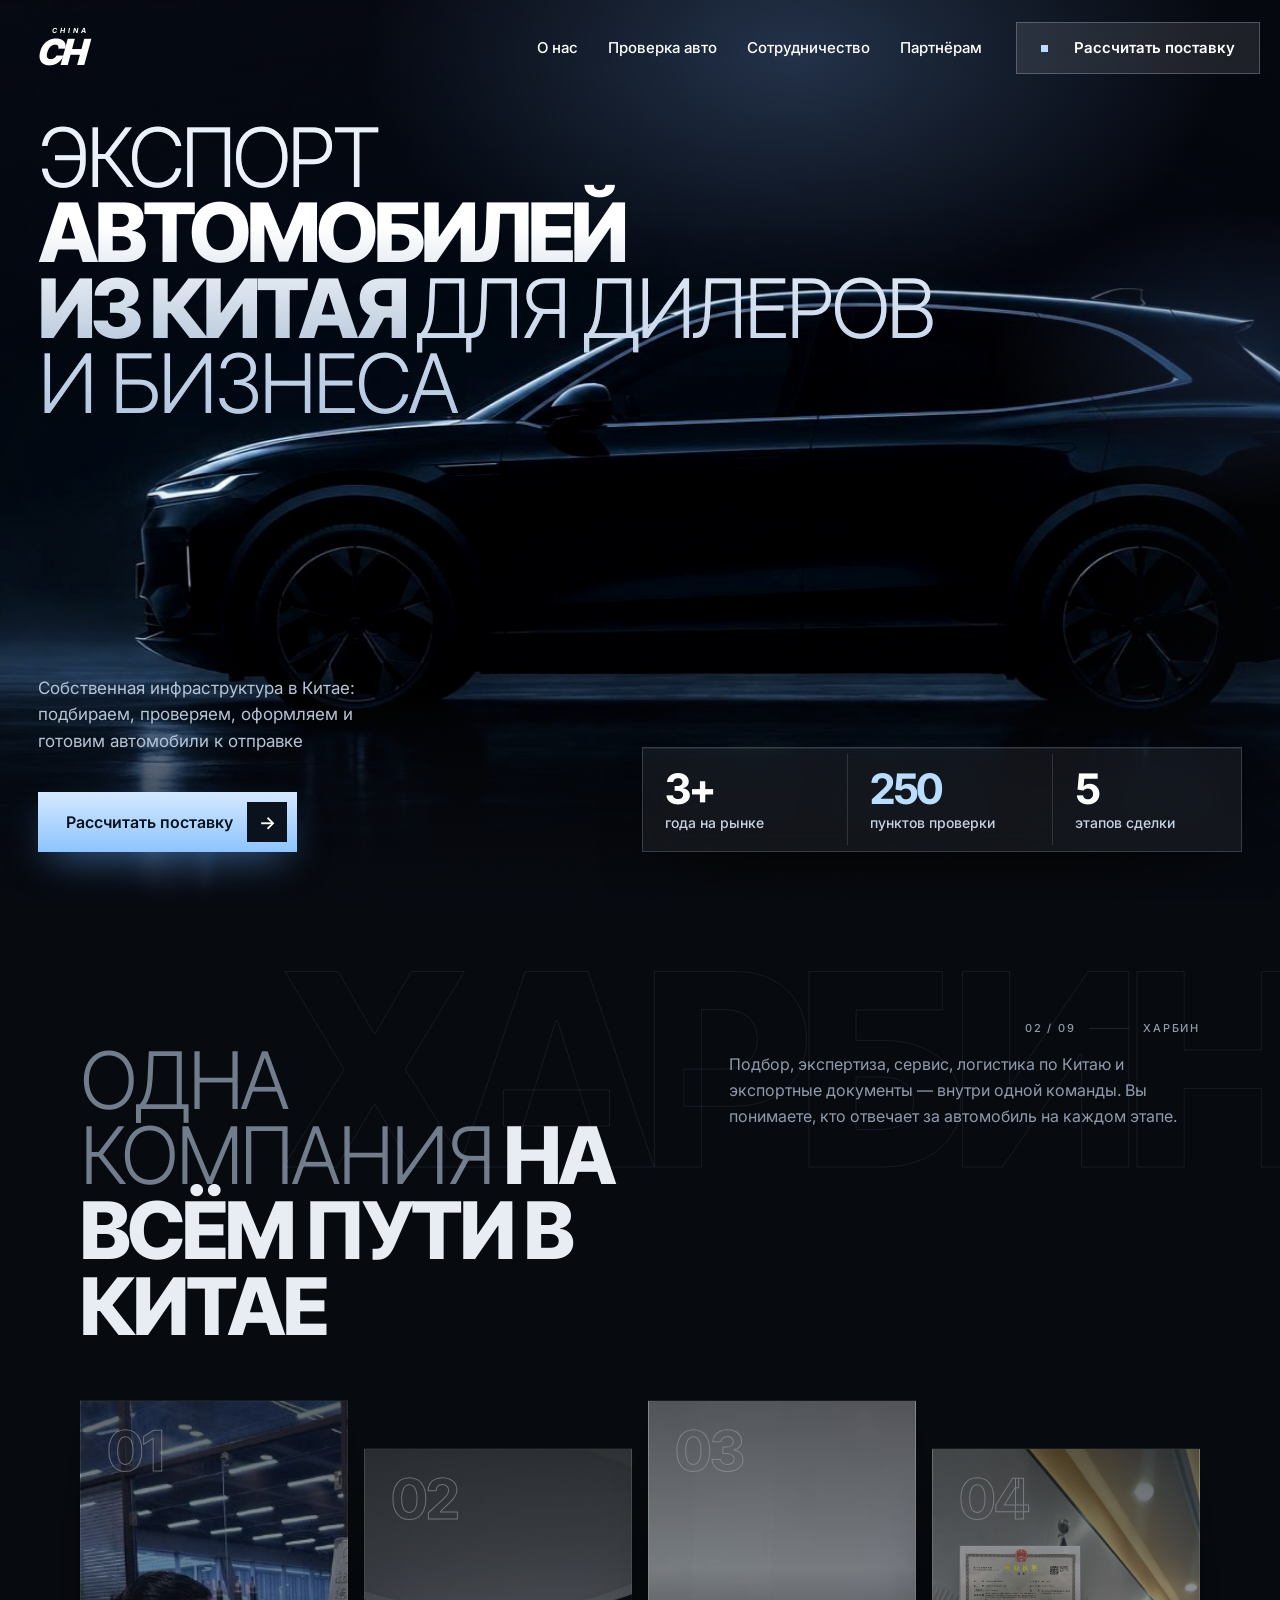
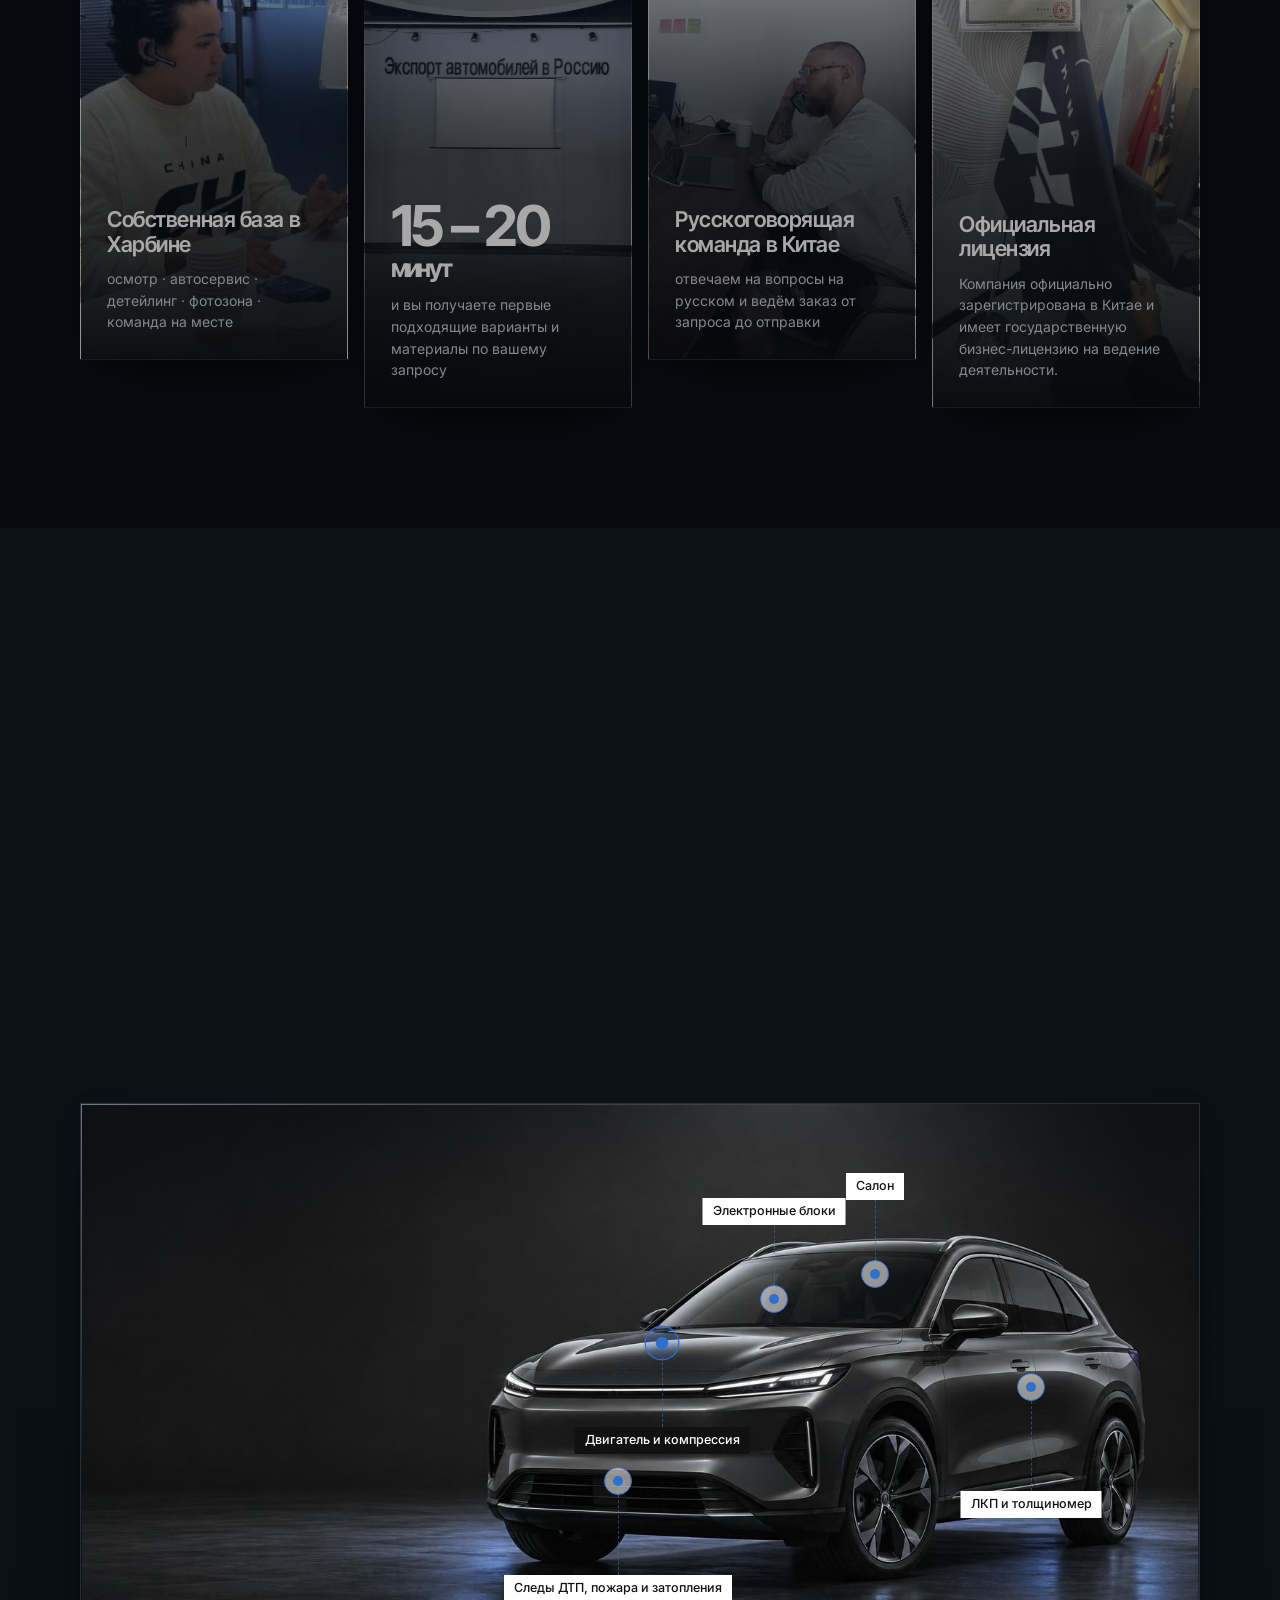
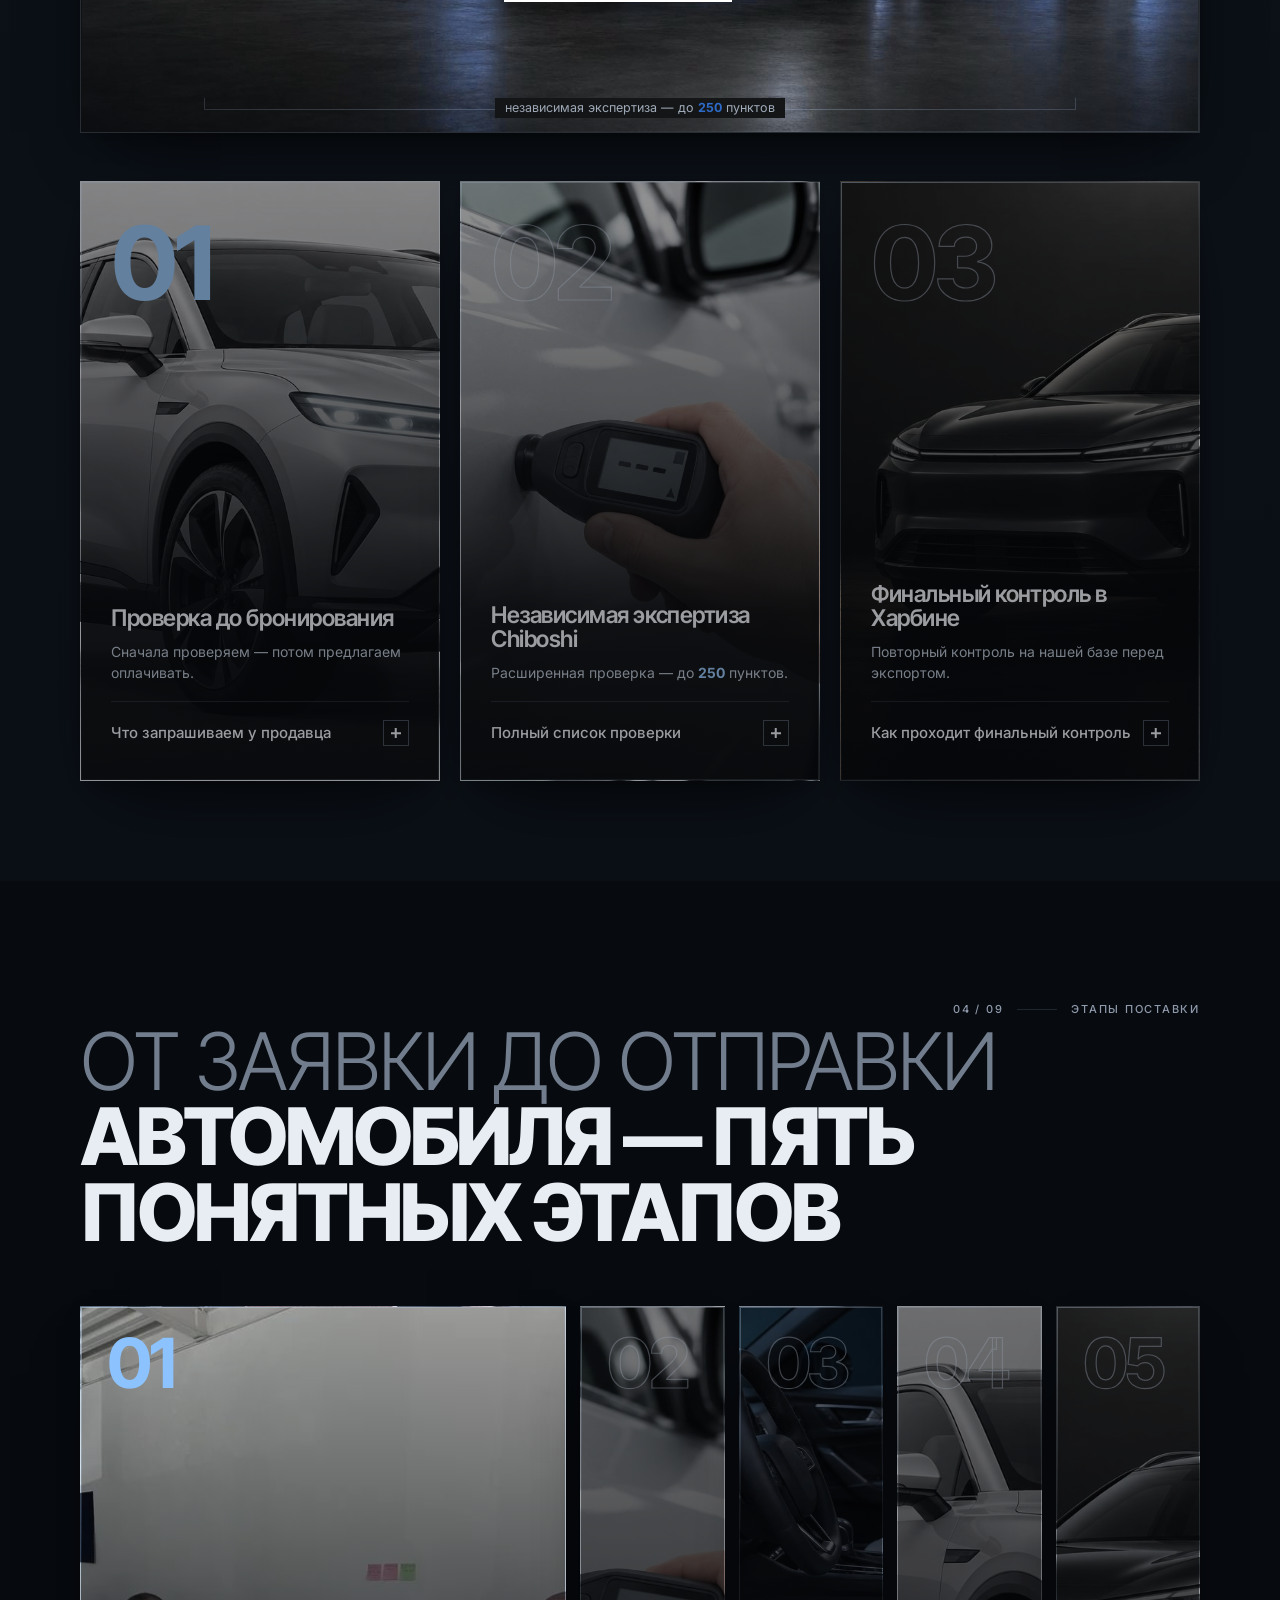
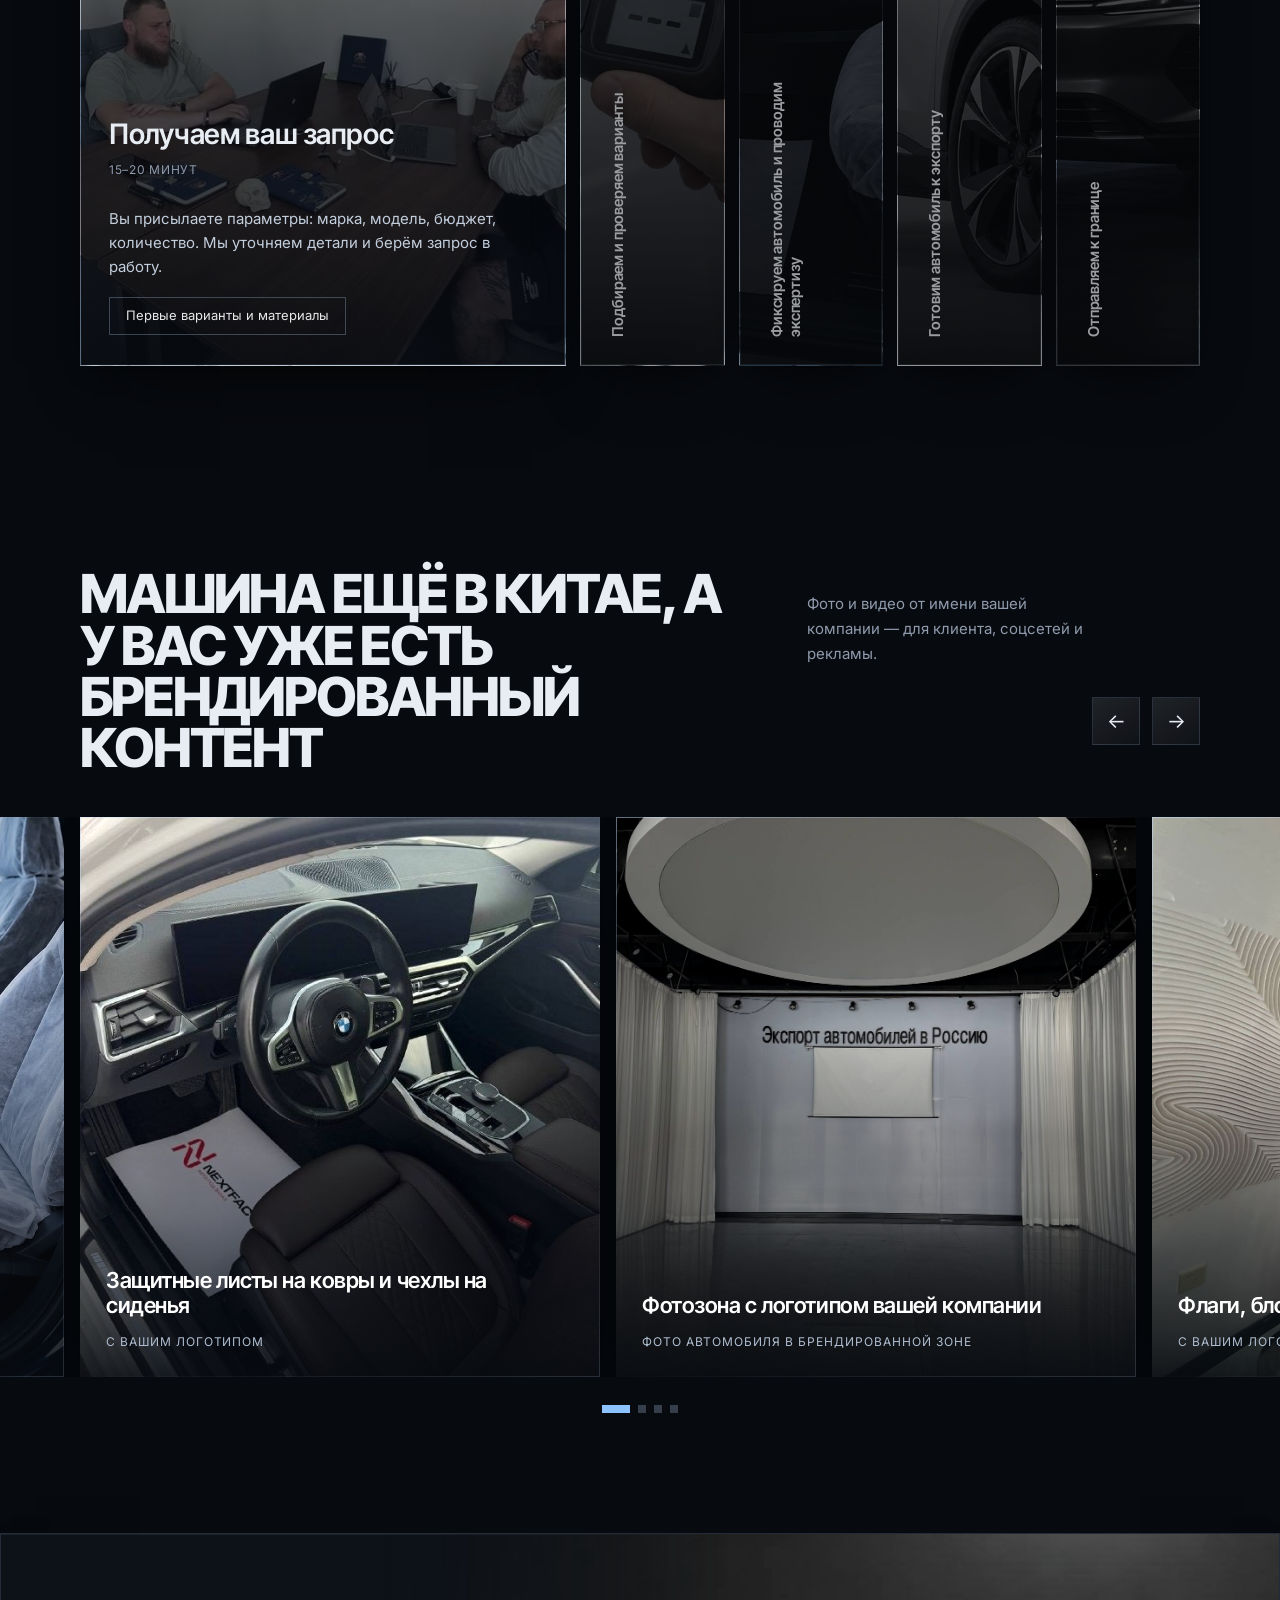
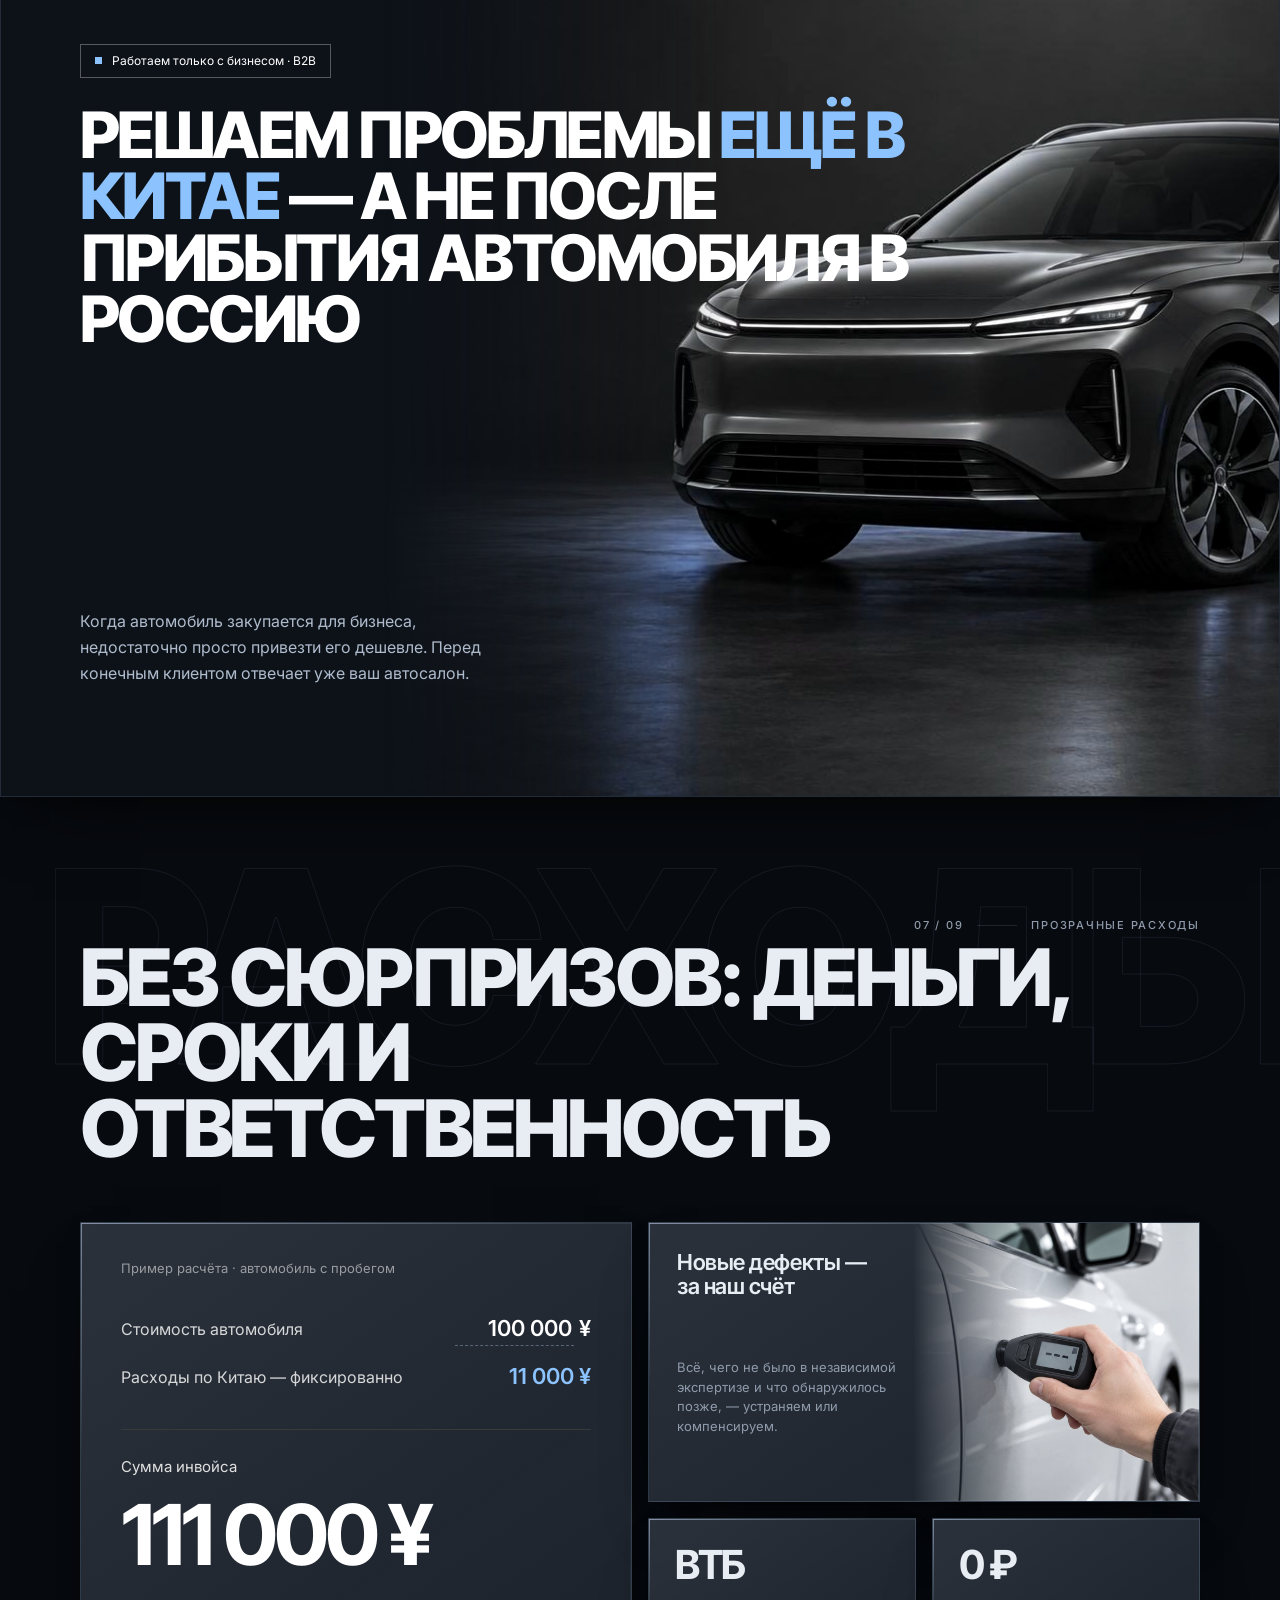
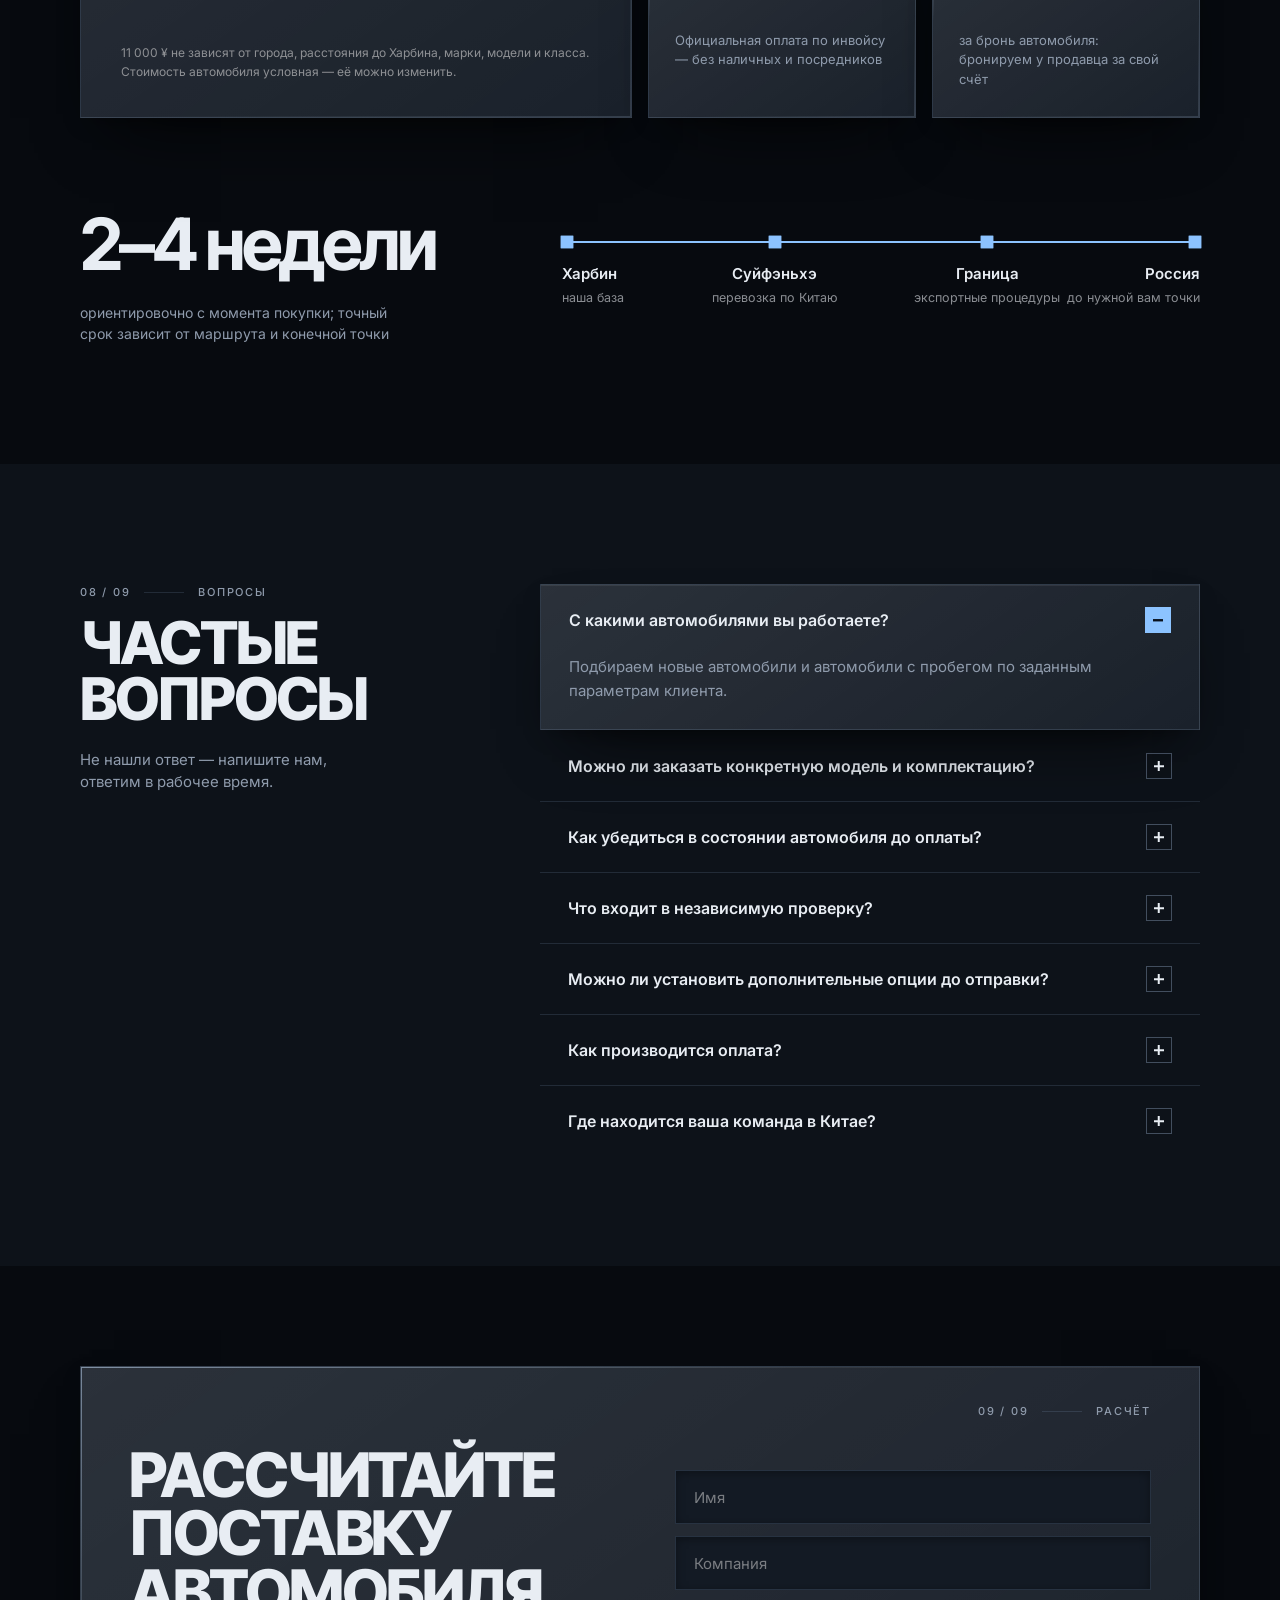
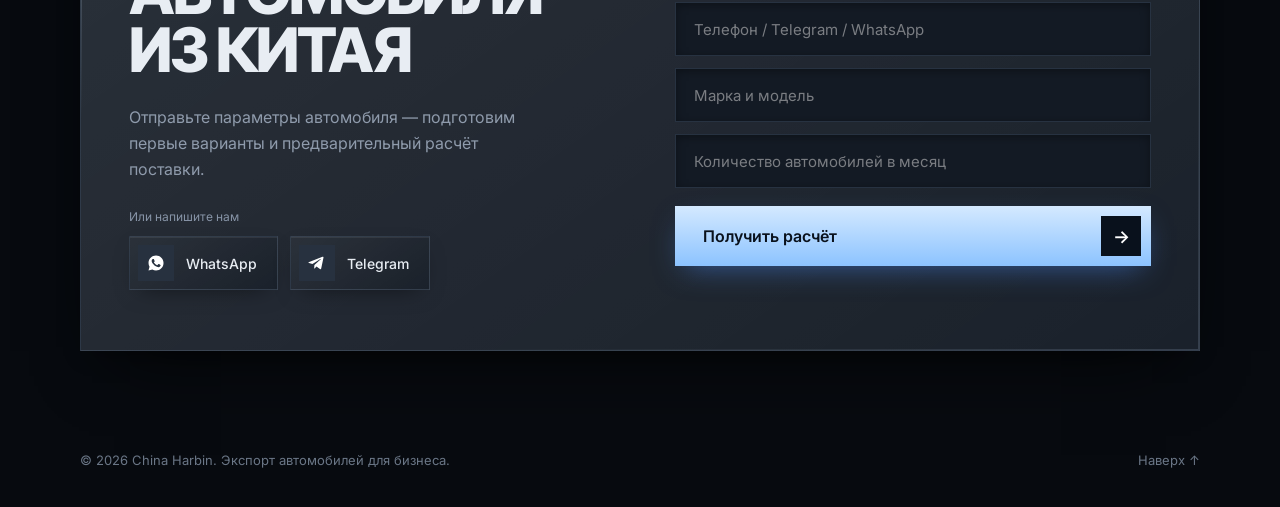
==== index.html @ 65730da7 "Этап 04: убрать галочку в плашке Co-Authored-By: Claude Haiku 5.5 <noreply@anthropic.com> Claude-Ses" ====
<!doctype html>
<html lang="ru">
<head>
<meta charset="utf-8">
<meta name="viewport" content="width=device-width, initial-scale=1">
<title>China Harbin — экспорт автомобилей из Китая для дилеров и бизнеса</title>
<meta name="description" content="Подбор, независимая экспертиза до 250 пунктов, подготовка и отправка автомобилей из Харбина. Работаем только с бизнесом.">
<link rel="preconnect" href="https://fonts.googleapis.com">
<link rel="preconnect" href="https://fonts.gstatic.com" crossorigin>
<link href="https://fonts.googleapis.com/css2?family=Inter+Tight:wght@300;600;700;800&family=Inter:wght@400;500;600;700;800&display=swap&subset=cyrillic" rel="stylesheet">
<link rel="stylesheet" href="style.css?v=5">
<link rel="stylesheet" href="dark.css?v=5">
</head>
<body>

<!-- ============ HEADER ============ -->
<header class="header" id="top">
  <div class="wrap header__in">
    <a class="logo" href="#top" aria-label="CH China — на главную">
      <span class="logo__small">CHINA</span><span class="logo__big">CH</span>
    </a>
    <nav class="nav" id="nav" aria-label="Основное меню">
      <a href="#about">О нас</a>
      <a href="#check">Проверка авто</a>
      <a href="#partner">Сотрудничество</a>
      <a href="partners.html">Партнёрам</a>
      <a class="btn btn--dark nav__cta" href="#calc"><i class="dot"></i>Рассчитать поставку</a>
    </nav>
    <button class="burger" id="burger" aria-label="Открыть меню" aria-expanded="false" aria-controls="nav"><span></span><span></span></button>
  </div>
</header>

<main>

<!-- ============ 01 HERO ============ -->
<section class="hero">
  <div class="hero__bg">
    <img src="img/car-night.jpg" alt="Автомобиль для экспорта из Китая" fetchpriority="high">
    <div class="hero__blur"></div>
  </div>
  <div class="wrap hero__in">
    <div class="hero__text">
      <h1><span>Экспорт</span> автомобилей из&nbsp;Китая <span>для дилеров и&nbsp;бизнеса</span></h1>
    </div>
    <div class="hero__bottom">
      <div class="hero__cta">
        <p class="lead">Собственная инфраструктура в Китае: подбираем, проверяем, оформляем и готовим автомобили к отправке</p>
        <a class="btn btn--accent btn--lg" href="#calc">Рассчитать поставку <span class="arrow">→</span></a>
      </div>
    <div class="stats" aria-label="Коротко о компании">
      <div class="stat"><b data-count="3" data-suffix="+">3+</b><span>года на рынке</span></div>
      <div class="stat stat--acc"><b data-count="250">250</b><span>пунктов проверки</span></div>
      <div class="stat"><b data-count="5">5</b><span>этапов сделки</span></div>
    </div>
    </div>
  </div>
</section>

<!-- ============ 02 ХАРБИН ============ -->
<section class="sec" id="about">
  <div class="wrap">
    <div class="meta reveal"><span>02 / 09</span><i></i><span>Харбин</span></div>
    <div class="sec__head reveal">
      <h2><span>Одна компания</span> на всём пути в Китае</h2>
      <p class="muted">Подбор, экспертиза, сервис, логистика по Китаю и экспортные документы — внутри одной команды. Вы понимаете, кто отвечает за автомобиль на каждом этапе.</p>
    </div>

    <div class="cols">
      <article class="col reveal" style="--img:url(img/office.jpg);--pos:30% 50%">
        <span class="col__n">01</span>
        <div class="col__t"><h3>Собственная база в Харбине</h3><p>осмотр · автосервис · детейлинг · фотозона · команда на месте</p></div>
      </article>
      <article class="col col--time reveal" style="--img:url(img/photozone.jpg);--pos:50% 50%">
        <span class="col__n">02</span>
        <div class="col__t"><div class="big">15 – 20<small>минут</small></div><p>и вы получаете первые подходящие варианты и материалы по вашему запросу</p></div>
      </article>
      <article class="col reveal" style="--img:url(img/team.jpg);--pos:72% 50%">
        <span class="col__n">03</span>
        <div class="col__t"><h3>Русскоговорящая команда в Китае</h3><p>отвечаем на вопросы на русском и ведём заказ от запроса до отправки</p></div>
      </article>
      <article class="col col--lic reveal" style="--img:url(img/flag.jpg);--pos:40% 40%">
        <span class="col__n">04</span>
        <img class="col__doc" src="img/license.jpg" alt="Государственная бизнес-лицензия компании" loading="lazy">
        <div class="col__t"><h3>Официальная лицензия</h3><p>Компания официально зарегистрирована в Китае и имеет государственную бизнес-лицензию на ведение деятельности.</p></div>
      </article>
    </div>
  </div>
</section>

<!-- ============ 03 ПРОВЕРКА ============ -->
<section class="sec sec--grey check" id="check">
  <div class="wrap">
    <div class="meta reveal"><span>03 / 09</span><i></i><span>проверка</span></div>
    <div class="sec__head sec__head--check reveal">
      <div>
        <h2><span>Три уровня</span> проверки до отправки</h2>
        <p class="muted">Один пропущенный дефект может стоить дилеру клиента. Поэтому мы проверяем автомобиль не один раз, а на разных этапах сделки.</p>
      </div>
      <div class="zh" aria-hidden="true">车辆检测</div>
    </div>
  </div>

  <div class="wrap">
    <div class="stage reveal" id="stage">
      <img src="img/car-dark-cold.jpg" alt="Автомобиль сбоку с отметками зон проверки" loading="lazy">
      <i class="guide guide--l"></i><i class="guide guide--r"></i>
      <div class="infocard" id="infocard" aria-live="polite">
        <b id="infoTitle">Двигатель и компрессия</b>
        <p id="infoText">Двигатель, компрессия, цилиндры, ходовая и компьютерная диагностика — в составе экспертизы до 250 пунктов.</p>
      </div>
      <!-- x/y в процентах от рамки -->
      <button class="hs is-active" data-id="engine" style="--x:52%;--y:38%" aria-label="Двигатель и компрессия"><span class="hs__dot"></span><span class="hs__line hs__line--down"></span><span class="hs__label hs__label--down">Двигатель и компрессия</span></button>
      <button class="hs" data-id="ecu" style="--x:62%;--y:31%" aria-label="Электронные блоки"><span class="hs__dot"></span><span class="hs__line hs__line--up"></span><span class="hs__label hs__label--up">Электронные блоки</span></button>
      <button class="hs" data-id="salon" style="--x:71%;--y:27%" aria-label="Салон"><span class="hs__dot"></span><span class="hs__line hs__line--up"></span><span class="hs__label hs__label--up">Салон</span></button>
      <button class="hs" data-id="paint" style="--x:85%;--y:45%" aria-label="ЛКП и толщиномер"><span class="hs__dot"></span><span class="hs__line hs__line--down"></span><span class="hs__label hs__label--down">ЛКП и толщиномер</span></button>
      <button class="hs" data-id="crash" style="--x:48%;--y:60%" aria-label="Следы ДТП, пожара и затопления"><span class="hs__dot"></span><span class="hs__line hs__line--down"></span><span class="hs__label hs__label--down">Следы ДТП, пожара и затопления</span></button>
      <div class="bracket"><span>независимая экспертиза — до <b>250</b> пунктов</span></div>
    </div>

    <ol class="levels" id="levels">
      <li class="level reveal is-on" style="--d:0s">
        <span class="level__pt"></span>
        <div class="level__n">01</div>
        <h3>Проверка до бронирования</h3>
        <p>Сначала проверяем — потом предлагаем оплачивать.</p>
        <button class="acc__btn" aria-expanded="false"><span>Что запрашиваем у продавца</span><i class="plus"></i></button>
        <div class="acc__panel"><ul><li>Видео автомобиля со всех сторон</li><li>Фото VIN, шильдика и одометра</li><li>Фото повреждений и замеры ЛКП</li><li>Подтверждение комплектации</li></ul></div>
      </li>
      <li class="level reveal" style="--d:.35s">
        <span class="level__pt"></span>
        <div class="level__n">02</div>
        <h3>Независимая экспертиза Chiboshi</h3>
        <p>Расширенная проверка — до <b>250</b> пунктов.</p>
        <button class="acc__btn" aria-expanded="false"><span>Полный список проверки</span><i class="plus"></i></button>
        <div class="acc__panel"><ul><li>Кузов, геометрия, толщина ЛКП</li><li>Двигатель, компрессия, КПП</li><li>Ходовая и тормозная системы</li><li>Компьютерная диагностика</li><li>Салон и электроника</li><li>Следы ДТП, пожара и затопления</li></ul></div>
      </li>
      <li class="level reveal" style="--d:.7s">
        <span class="level__pt"></span>
        <div class="level__n">03</div>
        <h3>Финальный контроль в Харбине</h3>
        <p>Повторный контроль на нашей базе перед экспортом.</p>
        <button class="acc__btn" aria-expanded="false"><span>Как проходит финальный контроль</span><i class="plus"></i></button>
        <div class="acc__panel"><ul><li>Сверка с отчётом экспертизы</li><li>Проверка комплектации и документов</li><li>Фото и видео перед отправкой</li></ul></div>
      </li>
    </ol>
  </div>
</section>

<!-- ============ 04 ЭТАПЫ ============ -->
<section class="sec" id="steps">
  <div class="wrap">
    <div class="meta reveal"><span>04 / 09</span><i></i><span>этапы поставки</span></div>
    <h2 class="reveal h2--wide"><span>От заявки до отправки</span> автомобиля — пять понятных этапов</h2>

    <div class="posters reveal" id="posters">
      <article class="poster is-open" style="--img:url(img/team.jpg);--pos:50% 40%">
        <button class="poster__head" aria-expanded="true"><span class="poster__n">01</span><span class="poster__t">Получаем ваш запрос</span><span class="poster__tag">15–20 минут</span></button>
        <div class="poster__body"><p>Вы присылаете параметры: марка, модель, бюджет, количество. Мы уточняем детали и берём запрос в работу.</p><span class="chip">Первые варианты и материалы</span></div>
      </article>
      <article class="poster" style="--img:url(img/gauge.jpg);--pos:50% 50%">
        <button class="poster__head" aria-expanded="false"><span class="poster__n">02</span><span class="poster__t">Подбираем и проверяем варианты</span><span class="poster__tag">до бронирования</span></button>
        <div class="poster__body"><p>Ищем автомобили под ваш запрос, запрашиваем у продавца видео и документы и проверяем всё до того, как просить деньги.</p><span class="chip">Подборка с фото и видео</span></div>
      </article>
      <article class="poster" style="--img:url(img/seats.jpg);--pos:40% 50%">
        <button class="poster__head" aria-expanded="false"><span class="poster__n">03</span><span class="poster__t">Фиксируем автомобиль и проводим экспертизу</span><span class="poster__tag">отчёт</span></button>
        <div class="poster__body"><p>Бронируем автомобиль у продавца за свой счёт и проводим независимую экспертизу до 250 пунктов.</p><span class="chip">Отчёт экспертизы</span></div>
      </article>
      <article class="poster" style="--img:url(img/car-front.jpg);--pos:30% 60%">
        <button class="poster__head" aria-expanded="false"><span class="poster__n">04</span><span class="poster__t">Готовим автомобиль к экспорту</span><span class="poster__tag"></span></button>
        <div class="poster__body"><p>Автомобиль поступает на нашу базу в Харбине: финальный контроль, при необходимости техническая подготовка и детейлинг, согласованные опции и экспортные документы.</p><span class="chip">Готовый автомобиль и полный комплект документов</span></div>
      </article>
      <article class="poster" style="--img:url(img/car-dark-cold.jpg);--pos:60% 50%">
        <button class="poster__head" aria-expanded="false"><span class="poster__n">05</span><span class="poster__t">Отправляем к границе</span><span class="poster__tag">Харбин → Суйфэньхэ</span></button>
        <div class="poster__body"><p>Перевозим автомобиль к границе и оформляем экспортные процедуры до нужной вам точки.</p><span class="chip">Статус и документы на руки</span></div>
      </article>
    </div>
  </div>
</section>
<!-- ============ 05 КОНТЕНТ ============ -->
<section class="sec sec--tight" id="content">
  <div class="wrap">
    <div class="meta reveal"><span>05 / 09</span><i></i><span>контент</span></div>
    <div class="sec__head sec__head--slider reveal">
      <h2>Машина ещё в Китае, а у вас уже есть брендированный контент</h2>
      <div class="side">
        <p class="muted">Фото и видео от имени вашей компании — для клиента, соцсетей и рекламы.</p>
        <div class="arrows">
          <button class="round" id="prev" aria-label="Назад">←</button>
          <button class="round" id="next" aria-label="Вперёд">→</button>
        </div>
      </div>
    </div>
  </div>
  <div class="slider reveal" id="slider" tabindex="0" aria-roledescription="карусель" aria-label="Примеры контента">
    <article class="slide"><div class="slide__img"><img src="img/mats.jpg" alt="Защитные листы на ковры с логотипом"></div><h4>Защитные листы на ковры и чехлы на сиденья</h4><p>с вашим логотипом</p></article>
    <article class="slide"><div class="slide__img"><img src="img/photozone.jpg" alt="Фотозона с логотипом компании"></div><h4>Фотозона с логотипом вашей компании</h4><p>фото автомобиля в брендированной зоне</p></article>
    <article class="slide"><div class="slide__img"><img src="img/flag.jpg" alt="Флаг с логотипом"></div><h4>Флаги, блокноты, подарочная продукция</h4><p>с вашим логотипом</p></article>
    <article class="slide"><div class="slide__img"><img src="img/seats.jpg" alt="Салон автомобиля с защитными чехлами"></div><h4>Чехлы на сиденья и защита салона</h4><p>перед съёмкой и транспортировкой</p></article>
  </div>
  <div class="wrap"><div class="dots" id="dots" role="tablist" aria-label="Выбор фото"></div></div>
</section>

<!-- ============ 06 B2B ============ -->
<section class="b2b" id="partner">
  <img class="b2b__car" src="img/car-dark-cold.jpg" alt="">
  <div class="wrap b2b__in">
    <span class="pill"><i class="dot"></i>Работаем только с бизнесом · B2B</span>
    <h2>Решаем проблемы <em>ещё в Китае</em> — а не после прибытия автомобиля в Россию</h2>
    <p>Когда автомобиль закупается для бизнеса, недостаточно просто привезти его дешевле. Перед конечным клиентом отвечает уже ваш автосалон.</p>
  </div>
</section>

<!-- ============ 07 РАСХОДЫ ============ -->
<section class="sec" id="costs">
  <div class="wrap">
    <div class="meta reveal"><span>07 / 09</span><i></i><span>прозрачные расходы</span></div>
    <h2 class="reveal">Без сюрпризов: деньги, сроки и ответственность</h2>

    <div class="costs">
      <div class="calc reveal">
        <small class="calc__cap">Пример расчёта · автомобиль с пробегом</small>
        <div class="calc__row"><label for="carPrice">Стоимость автомобиля</label>
          <span class="calc__in"><input id="carPrice" inputmode="numeric" value="100 000" aria-label="Стоимость автомобиля в юанях"> ¥</span></div>
        <div class="calc__row"><span>Расходы по Китаю — фиксированно</span><b class="acc-t">11 000 ¥</b></div>
        <hr>
        <div class="calc__tot-l">Сумма инвойса</div>
        <div class="calc__tot" id="invoice">111 000 ¥</div>
        <p class="calc__note">11 000 ¥ не зависят от города, расстояния до Харбина, марки, модели и класса. Стоимость автомобиля условная — её можно изменить.</p>
      </div>
      <div class="costs__r">
        <div class="card card--gauge reveal">
          <div><h3>Новые дефекты — за наш счёт</h3><p>Всё, чего не было в независимой экспертизе и что обнаружилось позже, — устраняем или компенсируем.</p></div>
          <img src="img/gauge.jpg" alt="Измерение толщины ЛКП">
        </div>
        <div class="costs__mini">
          <div class="card reveal"><div class="big big--s">ВТБ</div><p>Официальная оплата по инвойсу — без наличных и посредников</p></div>
          <div class="card reveal"><div class="big big--s">0 ₽</div><p>за бронь автомобиля: бронируем у продавца за свой счёт</p></div>
        </div>
      </div>
    </div>

    <div class="timeline reveal" id="timeline">
      <div class="timeline__l"><div class="big">2–4 недели</div><p class="muted">ориентировочно с момента покупки; точный срок зависит от маршрута и конечной точки</p></div>
      <ol class="tl">
        <li style="--p:0%;--d:.2s"><i></i><b>Харбин</b><span>наша база</span></li>
        <li style="--p:33.333%;--d:1.0s"><i></i><b>Суйфэньхэ</b><span>перевозка по Китаю</span></li>
        <li style="--p:66.666%;--d:1.8s"><i></i><b>Граница</b><span>экспортные процедуры</span></li>
        <li style="--p:100%;--d:2.6s"><i></i><b>Россия</b><span>до нужной вам точки</span></li>
      </ol>
    </div>
  </div>
</section>

<!-- ============ 08 FAQ ============ -->
<section class="sec sec--grey faq" id="faq">
  <div class="wrap faq__in">
    <div class="faq__l reveal">
      <div class="meta meta--l"><span>08 / 09</span><i></i><span>вопросы</span></div>
      <h2>Частые вопросы</h2>
      <p class="muted">Не нашли ответ — напишите нам, ответим в рабочее время.</p>
    </div>
    <div class="faq__list reveal" id="faqList">
      <div class="q is-open"><button aria-expanded="true"><span>С какими автомобилями вы работаете?</span><i class="plus"></i></button><div class="q__a"><p>Подбираем новые автомобили и автомобили с пробегом по заданным параметрам клиента.</p></div></div>
      <div class="q"><button aria-expanded="false"><span>Можно ли заказать конкретную модель и комплектацию?</span><i class="plus"></i></button><div class="q__a"><p>Да. Подбираем под конкретную модель, комплектацию, цвет и опции. Если точного ТЗ нет — предложим варианты по бюджету и типу автомобиля.</p></div></div>
      <div class="q"><button aria-expanded="false"><span>Как убедиться в состоянии автомобиля до оплаты?</span><i class="plus"></i></button><div class="q__a"><p>Проверяем автомобиль до бронирования, затем проводим независимую экспертизу. Фото, видео и отчёт вы получаете до принятия решения об оплате.</p></div></div>
      <div class="q"><button aria-expanded="false"><span>Что входит в независимую проверку?</span><i class="plus"></i></button><div class="q__a"><p>Экспертиза до 250 пунктов: двигатель и компрессия, электронные блоки, салон, ЛКП и толщиномер, следы ДТП, пожара и затопления. Затем — финальный контроль в Харбине.</p></div></div>
      <div class="q"><button aria-expanded="false"><span>Можно ли установить дополнительные опции до отправки?</span><i class="plus"></i></button><div class="q__a"><p>Да, согласованные опции и подготовку (детейлинг, защитные листы, брендирование) выполняем на нашей базе в Харбине до отправки.</p></div></div>
      <div class="q"><button aria-expanded="false"><span>Как производится оплата?</span><i class="plus"></i></button><div class="q__a"><p>Официальная оплата по инвойсу через ВТБ — без наличных и посредников.</p></div></div>
      <div class="q"><button aria-expanded="false"><span>Где находится ваша команда в Китае?</span><i class="plus"></i></button><div class="q__a"><p>Собственная база в Харбине: осмотр, автосервис, детейлинг и фотозона. На месте работает русскоговорящая команда.</p></div></div>
    </div>
  </div>
</section>

<!-- ============ 09 ФОРМА ============ -->
<section class="sec sec--form" id="calc">
  <div class="wrap">
    <div class="formbox reveal">
      <div class="meta meta--r"><span>09 / 09</span><i></i><span>расчёт</span></div>
      <div class="formbox__in">
        <div class="formbox__l">
          <h2>Рассчитайте поставку автомобиля из Китая</h2>
          <p>Отправьте параметры автомобиля — подготовим первые варианты и предварительный расчёт поставки.</p>
          <small>Или напишите нам</small>
          <div class="msgs">
            <a class="msg" href="https://wa.me/" target="_blank" rel="noopener">
              <i class="msg__i msg__i--wa">
                <svg viewBox="0 0 24 24" width="18" height="18" fill="currentColor" aria-hidden="true">
                  <path d="M12.03 2c-5.52 0-10 4.48-10 10 0 1.77.46 3.49 1.34 5.01L2 22l5.12-1.34c1.47.8 3.13 1.23 4.91 1.23h.01c5.52 0 10-4.48 10-10s-4.49-9.89-10.01-9.89zm5.82 14.12c-.24.68-1.41 1.3-1.95 1.38-.5.08-1.13.11-1.83-.11-.42-.13-.97-.31-1.66-.61-2.92-1.26-4.83-4.21-4.97-4.4-.15-.2-1.19-1.58-1.19-3.02 0-1.44.75-2.14 1.02-2.43.27-.29.59-.37.78-.37.2 0 .39.01.56.01.18.01.42-.07.66.5.24.59.83 2.03.9 2.18.07.15.12.32.02.51-.1.2-.15.32-.29.49-.15.17-.31.38-.44.51-.15.15-.3.31-.13.6.17.29.76 1.25 1.63 2.03 1.12 1 2.06 1.31 2.35 1.46.29.15.46.12.63-.07.17-.2.73-.85.93-1.15.2-.29.39-.24.66-.15.27.1 1.71.81 2 .95.29.15.49.22.56.34.07.13.07.71-.17 1.39z"/>
                </svg>
              </i>WhatsApp
            </a>
            <a class="msg" href="https://t.me/" target="_blank" rel="noopener">
              <i class="msg__i msg__i--tg">
                <svg viewBox="0 0 24 24" width="18" height="18" fill="currentColor" aria-hidden="true">
                  <path d="M20.665 3.717l-17.73 6.837c-1.21.486-1.203 1.161-.222 1.462l4.552 1.42 10.532-6.645c.498-.303.953-.14.579.192l-8.533 7.701h-.002l.002.001-.314 4.692c.46 0 .663-.211.921-.46l2.211-2.15 4.599 3.397c.848.467 1.457.227 1.668-.785l3.019-14.228c.309-1.239-.473-1.8-1.282-1.434z"/>
                </svg>
              </i>Telegram
            </a>
          </div>
        </div>
        <form class="form" id="leadForm" novalidate>
          <div class="field"><input name="name" id="f-name" placeholder="Имя" autocomplete="name" required maxlength="80"><em></em></div>
          <div class="field"><input name="company" id="f-company" placeholder="Компания" autocomplete="organization" maxlength="120"><em></em></div>
          <div class="field"><input name="contact" id="f-contact" placeholder="Телефон / Telegram / WhatsApp" autocomplete="tel" required maxlength="80"><em></em></div>
          <div class="field"><input name="car" id="f-car" placeholder="Марка и модель" maxlength="120"><em></em></div>
          <div class="field"><input name="qty" id="f-qty" placeholder="Количество автомобилей в месяц" inputmode="numeric" maxlength="4"><em></em></div>
          <input class="hp" type="text" name="website" tabindex="-1" autocomplete="off" aria-hidden="true">
          <button class="btn btn--accent btn--lg btn--block" type="submit">Получить расчёт <span class="arrow">→</span></button>
          <div class="ok" id="formOk" role="status" hidden>
            <div class="ok__ic">✓</div>
            <h3>Заявка отправлена</h3>
            <p>Мы свяжемся с вами в рабочее время и пришлём первые варианты.</p>
            <button type="button" class="btn btn--dark" id="formReset">Отправить ещё одну</button>
          </div>
        </form>
      </div>
    </div>
  </div>
</section>
</main>

<footer class="footer">
  <div class="wrap footer__in">
    <span>© <span id="year">2026</span> China Harbin. Экспорт автомобилей для бизнеса.</span>
    <a href="#top">Наверх ↑</a>
  </div>
</footer>

<script src="main.js?v=5"></script>
<script src="fx.js?v=5"></script>
</body>
</html>
---- style.css ----
:root{
  --bg:#f5f6f8; --grey:#eaebed; --ink:#111; --muted:#4a4d52; --line:#d4d6da;
  --acc:#b8582b; --acc-l:#e07b46; --dark:#1b1b1b; --white:#fff;
  --r:28px; --ease:cubic-bezier(.2,.7,.2,1);
}
*{box-sizing:border-box;margin:0;padding:0}
html{overflow-x:clip;scroll-behavior:smooth;scroll-padding-top:20px}
body{font-family:Inter,system-ui,-apple-system,"Segoe UI",Roboto,Arial,sans-serif;background:var(--bg);color:var(--ink);line-height:1.5;-webkit-font-smoothing:antialiased;overflow-x:hidden}
img{display:block;max-width:100%}
a{color:inherit;text-decoration:none}
button{font:inherit;color:inherit;background:none;border:0;cursor:pointer}
ul,ol{list-style:none}
:focus-visible{outline:2px solid var(--acc);outline-offset:3px;border-radius:6px}
.wrap{max-width:1200px;margin:0 auto;padding:0 40px}
h1,h2,h3,h4{letter-spacing:-.025em;line-height:1.08}
h2{font-size:clamp(32px,4.6vw,56px);font-weight:700;max-width:14em}
.h2--wide{max-width:15em}
.muted{color:var(--muted)}
.dot{display:inline-block;width:7px;height:7px;border-radius:50%;background:var(--acc);margin-right:10px}

/* buttons */
.btn{display:inline-flex;align-items:center;gap:14px;border-radius:999px;font-weight:600;font-size:15px;padding:14px 22px;transition:transform .25s var(--ease),background .25s,box-shadow .25s}
.btn--dark{background:#111;color:#fff}
.btn--dark:hover{background:#2a2a2a}
.btn--accent{background:var(--acc);color:#fff;box-shadow:0 10px 30px -10px rgba(184,88,43,.6)}
.btn--accent:hover{background:#a54c22;transform:translateY(-2px)}
.btn--lg{padding:10px 10px 10px 28px;font-size:16px;min-height:60px;justify-content:space-between}
.btn--block{width:100%}
.arrow{display:grid;place-items:center;width:40px;height:40px;border-radius:50%;background:#fff;color:#111;font-size:18px;transition:transform .25s var(--ease)}
.btn:hover .arrow{transform:translateX(3px)}

/* header + hero: шире контейнер, меньше отступ слева, у шапки меньше справа */
.header .wrap,.hero .wrap{max-width:none;margin:0;padding-left:clamp(20px,3vw,48px)}
.header .wrap{padding-right:clamp(14px,1.6vw,28px)}
.hero .wrap{padding-right:clamp(20px,3vw,48px)}
/* header */
.header{position:absolute;inset:0 0 auto 0;z-index:20}
.header__in{display:flex;align-items:center;justify-content:space-between;height:96px}
.logo{display:flex;flex-direction:column;line-height:1;font-style:italic}
.logo__small{font-size:7px;letter-spacing:.4em;font-weight:700;padding-left:14px}
.logo__big{font-size:36px;font-weight:900;letter-spacing:-.06em;transform:skewX(-6deg)}
.nav{display:flex;align-items:center;gap:30px;font-size:15px;font-weight:500}
.nav a:not(.btn){position:relative;padding:6px 0}
.nav a:not(.btn)::after{content:"";position:absolute;left:0;right:0;bottom:0;height:1px;background:currentColor;transform:scaleX(0);transform-origin:left;transition:transform .3s var(--ease)}
.nav a:not(.btn):hover::after{transform:scaleX(1)}
.nav__cta{padding:14px 24px;margin-left:4px}
.nav__cta .dot{background:var(--acc-l);margin-right:12px}
.burger{display:none;width:44px;height:44px;position:relative;z-index:30}
.burger span{position:absolute;left:11px;right:11px;height:2px;background:#111;transition:.3s var(--ease)}
.burger span:first-child{top:18px}.burger span:last-child{top:25px}
.burger[aria-expanded=true] span:first-child{top:21px;transform:rotate(45deg)}
.burger[aria-expanded=true] span:last-child{top:21px;transform:rotate(-45deg)}

/* hero */
.hero{position:relative;min-height:820px;background:#d9dadd;overflow:hidden;display:flex;align-items:flex-end}
.hero__bg{position:absolute;inset:0}
.hero__bg img{position:absolute;right:-6%;top:12%;width:80%;height:84%;object-fit:cover;object-position:68% 55%;transform:scale(1.28);transform-origin:70% 60%}
.hero__bg::before{content:"";position:absolute;inset:0;background:linear-gradient(90deg,#dcdddf 0%,#dcdddf 34%,rgba(220,221,223,0) 62%);z-index:1}
.hero__blur{position:absolute;inset:0 50% 0 0;z-index:2;backdrop-filter:blur(26px);-webkit-backdrop-filter:blur(26px);-webkit-mask-image:linear-gradient(90deg,#000 55%,transparent);mask-image:linear-gradient(90deg,#000 55%,transparent)}
.hero__in{position:relative;z-index:3;width:100%;padding-top:150px;padding-bottom:50px}
.hero__text{max-width:640px;margin-bottom:56px}
.hero h1{max-width:9.6em;font-size:clamp(40px,5vw,62px);font-weight:700;letter-spacing:-.035em;line-height:1.02}
.lead{margin:28px 0 36px;font-size:17px;line-height:1.55;color:#33363a;max-width:400px}
.stats{display:flex;max-width:760px;background:rgba(238,239,241,.72);border:1px solid rgba(255,255,255,.7);backdrop-filter:blur(18px);-webkit-backdrop-filter:blur(18px);border-radius:30px;padding:26px 0}
.stat{flex:1;display:flex;align-items:center;gap:14px;padding:0 30px;border-left:1px solid var(--line)}
.stat:first-child{border:0}
.stat b{font-size:48px;font-weight:600;letter-spacing:-.04em;line-height:1}
.stat span{white-space:nowrap;font-size:14px;font-weight:500;color:#2c2f33;line-height:1.25}
.stat--acc b{color:var(--acc)}

/* generic section */
.sec{padding:120px 0}
.sec--grey{background:var(--grey)}
.sec--tight{padding-top:60px}
.meta{display:flex;align-items:center;justify-content:flex-end;gap:14px;font-size:12px;font-weight:500;margin-bottom:6px}
.meta i{width:40px;height:1px;background:#777}
.meta--l{justify-content:flex-start}
.sec__head{display:grid;grid-template-columns:1.25fr 1fr;gap:60px;align-items:start;margin-bottom:56px}
.sec__head p{font-size:16px;line-height:1.65;padding-top:8px}

/* bento */
.bento{display:grid;grid-template-columns:1.84fr 1fr;gap:40px}
.bento__col{display:flex;flex-direction:column;gap:20px}
.photo{position:relative;border-radius:var(--r);overflow:hidden;margin:0}
.photo img{width:100%;height:100%;object-fit:cover;transition:transform .8s var(--ease)}
.photo:hover img{transform:scale(1.04)}
.photo--lg{height:400px}
.photo--tall{height:360px}
.photo--tall img{object-position:70% 50%}
.glass{position:absolute;left:24px;bottom:24px;max-width:380px;padding:16px 20px;border-radius:20px;background:rgba(255,255,255,.55);backdrop-filter:blur(16px);-webkit-backdrop-filter:blur(16px);display:flex;flex-direction:column;gap:5px}
.glass b{font-size:20px;font-weight:600;letter-spacing:-.015em}
.glass span{font-size:13px;color:#33363a}
.license{position:relative;display:flex;align-items:center;justify-content:space-between;gap:20px;background:var(--grey);border-radius:var(--r);padding:34px 32px;min-height:190px}
.license h3{font-size:24px;font-weight:600;margin-bottom:12px}
.license p{font-size:15px;color:var(--muted);max-width:330px}
.license img{width:240px;border-radius:6px;box-shadow:0 22px 40px -14px rgba(0,0,0,.4);transform:rotate(-4deg) translateY(-10px);transition:transform .5s var(--ease)}
.license:hover img{transform:rotate(-1deg) translateY(-14px) scale(1.04)}
.card{background:#fff;border-radius:var(--r);padding:30px}
.card--time{padding:30px 30px 34px}
.big{font-size:clamp(44px,6vw,72px);font-weight:600;letter-spacing:-.045em;line-height:1}
.big small{font-size:18px;font-weight:500;letter-spacing:0;color:var(--acc)}
.big--s{font-size:40px;margin-bottom:46px}
.card--time p{margin-top:24px;font-size:15px;color:var(--muted)}
.cap{font-weight:600;font-size:16px;margin-top:4px}

/* check */
.check{overflow:hidden;padding-bottom:100px;background:linear-gradient(#eaebed,#ececee)}
.sec__head--check{grid-template-columns:1.3fr 1fr;margin-bottom:0}
.sec__head--check p{margin-top:28px;max-width:30em;padding:0}
.zh{font-size:clamp(70px,10vw,130px);font-weight:900;color:rgba(0,0,0,.06);letter-spacing:-.02em;line-height:1;text-align:right;margin-top:14px;user-select:none;white-space:nowrap}
.stage{position:relative;aspect-ratio:2/1;margin-top:24px}
.stage>img{position:absolute;inset:0;width:100%;height:100%;object-fit:cover;object-position:50% 56%;transform:scale(1.18);transform-origin:50% 70%;-webkit-mask-image:linear-gradient(transparent,#000 16%,#000 80%,transparent);mask-image:linear-gradient(transparent,#000 16%,#000 80%,transparent)}
.guide{position:absolute;top:2%;bottom:6%;width:1px;background:linear-gradient(transparent,#9b9da2 20%,#9b9da2 90%,transparent)}
.guide--l{left:11%}.guide--r{right:11%}
.infocard{position:absolute;left:var(--cx,3%);top:var(--cy,14%);width:min(24%,290px);background:#fff;border-radius:20px;padding:18px 20px;box-shadow:0 18px 40px -20px rgba(0,0,0,.25);z-index:4;transition:opacity .35s ease,transform .45s var(--ease)}
.infocard b{display:block;font-size:15px;font-weight:600;margin-bottom:6px}
.infocard p{font-size:13px;line-height:1.55;color:var(--muted)}
.infocard.swap{opacity:0;transform:translateY(8px)}
.hs{position:absolute;left:var(--x);top:var(--y);width:28px;height:28px;margin:-14px 0 0 -14px;border-radius:50%;z-index:5}
.hs__dot{position:absolute;left:0;top:0;width:28px;height:28px;border-radius:50%;border:1.5px solid var(--acc);background:rgba(255,255,255,.35);transition:.3s var(--ease)}
.hs__dot::after{content:"";position:absolute;inset:8px;border-radius:50%;background:var(--acc)}
.hs:hover .hs__dot,.hs.is-active .hs__dot{background:rgba(184,88,43,.18);transform:scale(1.25)}
.hs.is-active .hs__dot{animation:pulse 2.2s infinite}
@keyframes pulse{0%{box-shadow:0 0 0 0 rgba(184,88,43,.45)}100%{box-shadow:0 0 0 18px rgba(184,88,43,0)}}
.hs__line{position:absolute;left:14px;width:0;border-left:1px dashed var(--acc);opacity:.6}
.hs[data-id=engine]{--ly:110px}.hs[data-id=engine] .hs__line--down{height:110px}
.hs__line--up{bottom:28px;height:calc(var(--y) * 7);max-height:150px}
.hs__line--down{top:28px;height:calc((88% - var(--y)) * 6);max-height:170px}
.hs__label{position:absolute;left:14px;transform:translateX(-50%);white-space:nowrap;background:#fff;color:#111;font-size:12.5px;font-weight:500;padding:4px 10px;border-radius:6px;transition:.25s}
.hs__label--up{bottom:calc(28px + var(--ly,120px))}
.hs__label--down{top:calc(28px + var(--ly,150px))}
.hs[data-id=ecu]{--ly:96px}.hs[data-id=salon]{--ly:96px}
.hs[data-id=paint]{--ly:150px}.hs[data-id=crash]{--ly:130px}
.hs[data-id=ecu] .hs__line--up,.hs[data-id=salon] .hs__line--up{height:96px}
.hs[data-id=paint] .hs__line--down{height:150px}.hs[data-id=crash] .hs__line--down{height:130px}
.hs.is-active .hs__label,.hs:hover .hs__label{background:#111;color:#fff}
.bracket{position:absolute;left:11%;right:11%;bottom:0;height:12px;border:1px solid #8c8f94;border-top:0;display:flex;justify-content:center}
.bracket span{position:relative;top:4px;background:#ececee;padding:0 10px;font-size:12.5px;color:#4a4d52;height:20px;line-height:20px;transform:translateY(-4px)}
.bracket b{color:var(--acc);font-weight:700}
.levels{display:grid;grid-template-columns:repeat(3,1fr);gap:48px;margin-top:40px;padding-top:0;position:relative}
.levels::before{content:"";position:absolute;left:0;right:0;top:0;height:1px;background:#a5a7ac}
.level{position:relative;padding-top:30px;cursor:default}
.level__pt{transition:.3s;position:absolute;left:0;top:-4px;width:9px;height:9px;border-radius:50%;background:var(--grey);border:1px solid #8c8f94}
.level.is-on .level__pt{background:var(--acc);border-color:var(--acc)}
.level__n{transition:color .3s;font-size:48px;font-weight:600;letter-spacing:-.04em;color:#b9bbc0;line-height:1;margin-bottom:22px}
.level.is-on .level__n{color:var(--acc)}
.level h3{font-size:20px;font-weight:600;margin-bottom:10px;min-height:50px}
.level p{font-size:14px;color:var(--muted);min-height:44px}
.level p b{color:var(--acc)}
.acc__btn{width:100%;display:flex;align-items:center;justify-content:space-between;gap:12px;margin-top:18px;padding:18px 0 4px;border-top:1px solid #c3c5c9;font-weight:500;font-size:15px;text-align:left}
.plus{position:relative;flex:none;width:26px;height:26px;border-radius:50%;border:1px solid #8c8f94;transition:.3s var(--ease)}
.plus::before,.plus::after{content:"";position:absolute;left:50%;top:50%;width:10px;height:1.5px;background:#555;transform:translate(-50%,-50%);transition:.3s var(--ease)}
.plus::after{transform:translate(-50%,-50%) rotate(90deg)}
[aria-expanded=true] .plus{background:var(--acc);border-color:var(--acc)}
[aria-expanded=true] .plus::before,[aria-expanded=true] .plus::after{background:#fff}
[aria-expanded=true] .plus::after{transform:translate(-50%,-50%) rotate(0)}
.acc__panel{display:grid;grid-template-rows:0fr;transition:grid-template-rows .4s var(--ease)}
.acc__panel>ul{overflow:hidden;font-size:14px;color:var(--muted)}
.acc__btn[aria-expanded=true]+.acc__panel{grid-template-rows:1fr}
.acc__panel li{padding:7px 0 0 18px;position:relative}
.acc__panel li::before{content:"";position:absolute;left:0;top:15px;width:6px;height:6px;border-radius:50%;background:var(--acc)}
.acc__panel ul{padding-top:0}

/* steps */
.steps{display:grid;grid-template-columns:1.45fr 1fr;gap:40px;margin-top:64px;align-items:stretch}
.steps__list{border-top:1px solid var(--line)}
.step{position:relative;border-bottom:1px solid var(--line);transition:.4s var(--ease)}
.step::before{content:"";position:absolute;inset:0 -24px;border-radius:26px;background:var(--dark);opacity:0;transition:opacity .3s;z-index:-1;pointer-events:none}
.js .step.reveal{transform:translateX(var(--sx,0));transition:opacity .8s var(--ease) var(--d,0s),transform .8s var(--ease) var(--d,0s),background .4s,border-radius .4s,padding .4s,margin .4s}
.js .step.reveal.in{transform:none}
.steps__list{isolation:isolate}
@media (hover:hover){
  .step:not(.is-open):hover::before{opacity:1}
  .step:not(.is-open):hover{border-color:transparent;color:#fff}
  .step:not(.is-open):hover .step__n{color:var(--acc)}
  .step:not(.is-open):hover .step__tag{color:#bbb}
}
.step:not(.is-open):focus-within::before{opacity:1}
.step:not(.is-open):focus-within{color:#fff}
.step:not(.is-open):focus-within .step__n{color:var(--acc)}
.step__head{width:100%;display:grid;grid-template-columns:136px 1fr auto;align-items:center;gap:0;text-align:left;padding:14px 0 14px 4px;min-height:96px}
.step__n{font-size:78px;font-weight:600;letter-spacing:-.05em;line-height:1;color:#d1d2d5;transition:color .3s}
.step__t{font-size:22px;font-weight:600;letter-spacing:-.02em;line-height:1.2;max-width:15em}
.step__tag{font-size:13px;color:var(--muted);text-align:right;padding-left:12px}
.step:hover .step__n{color:#b9bbc0}
.step__body{display:grid;grid-template-rows:0fr;transition:grid-template-rows .45s var(--ease);padding:0 0 0 140px}
.step__body>*{overflow:hidden;min-height:0}
.step__body p{font-size:15px;color:#c3c5c9;line-height:1.6;max-width:30em}
.step__body .chip{display:inline-flex;margin:20px 0 0;align-self:start;width:fit-content}
.step.is-open::before{display:none}
.step.is-open{background:var(--dark);color:#fff;border-radius:26px;border-color:transparent;margin:16px 0;padding:14px 30px 28px}
.step.is-open .step__head{padding-left:0;min-height:90px}
.step.is-open .step__n{color:var(--acc)}
.step.is-open .step__tag{color:#aaa}
.step.is-open .step__body{grid-template-rows:1fr;padding-left:136px;display:grid;gap:0}
.step.is-open .step__body{display:block}
.step:not(.is-open) .step__body{display:none}
.chip{display:inline-flex;align-items:center;gap:8px;margin-top:20px;border:1px solid #555;border-radius:999px;padding:8px 16px;font-size:13px;color:#e8e8e8}
.chip i{font-style:normal;color:var(--acc-l)}
.step:not(.is-open) .chip{display:none}
.steps__img{position:relative;border-radius:30px;overflow:hidden;min-height:560px;background:#ddd}
.steps__img img{position:absolute;inset:0;width:100%;height:100%;object-fit:cover;transition:opacity .35s}
.steps__img img.fade{opacity:0}
.badge{position:absolute;left:20px;top:20px;display:flex;align-items:center;background:rgba(255,255,255,.92);border-radius:999px;padding:9px 16px;font-size:12.5px;font-weight:500;backdrop-filter:blur(8px)}
.badge .dot{margin-right:8px;width:6px;height:6px}

/* slider */
.sec__head--slider{grid-template-columns:1.7fr 1fr;margin-bottom:44px}
.sec__head--slider h2{max-width:13em;font-size:clamp(30px,4vw,48px)}
.sec__head--slider .side{display:flex;flex-direction:column;gap:30px;align-items:flex-end;padding-top:24px}
.sec__head--slider .side p{align-self:flex-start;max-width:290px;font-size:15px;padding:0}
.arrows{display:flex;gap:12px}
.round{width:48px;height:48px;border-radius:50%;border:1.5px solid var(--acc);color:var(--acc);font-size:20px;display:grid;place-items:center;transition:.25s var(--ease)}
.round:hover{background:var(--acc);color:#fff}
.round:disabled{opacity:.35;cursor:default}
.slider{display:flex;gap:16px;overflow-x:auto;scroll-snap-type:x mandatory;padding:0 max(40px,calc((100vw - 1120px)/2));scroll-padding-left:max(40px,calc((100vw - 1120px)/2));scrollbar-width:none}
.slider::-webkit-scrollbar{display:none}
.slide{flex:0 0 460px;scroll-snap-align:start}
.slide__img{height:440px;border-radius:26px;overflow:hidden}
.slide__img img{width:100%;height:100%;object-fit:cover;transition:transform .8s var(--ease)}
.slide:hover img{transform:scale(1.05)}
.slide{transition:opacity .5s,transform .5s var(--ease)}
.dots{display:flex;gap:8px;justify-content:center;margin-top:28px}
.dots button{width:8px;height:8px;border-radius:99px;background:#c3c5c9;transition:width .35s var(--ease),background .3s;padding:0}
.dots button.on{width:28px;background:var(--acc)}
.slide h4{font-size:16px;font-weight:600;letter-spacing:-.01em;margin:20px 0 4px}
.slide p{font-size:13px;color:#8a8d92}

/* b2b */
.b2b{position:relative;background:#1c1c1c;color:#fff;border-radius:60px 60px 60px 60px;overflow:hidden;margin:0 0;min-height:700px;display:flex;align-items:center}
.b2b__car{position:absolute;right:-8%;bottom:0;width:78%;height:100%;object-fit:cover;object-position:50% 60%;-webkit-mask-image:linear-gradient(90deg,transparent,#000 35%);mask-image:linear-gradient(90deg,transparent,#000 35%)}
.b2b__in{width:100%;position:relative;z-index:2;padding-top:110px;padding-bottom:110px}
.pill{display:inline-flex;align-items:center;border:1px solid rgba(255,255,255,.3);border-radius:999px;padding:7px 14px;font-size:12px;margin-bottom:26px}
.b2b h2{font-size:clamp(38px,5.8vw,72px);max-width:11.5em;line-height:1.04;text-shadow:0 2px 30px rgba(0,0,0,.5)}
.b2b em{font-style:normal;color:var(--acc-l)}
.b2b p{margin-top:260px;max-width:420px;color:#c9cacc;font-size:16px;line-height:1.6}

/* costs */
.costs{display:grid;grid-template-columns:1fr 1fr;gap:16px;margin-top:56px}
.calc{background:var(--dark);color:#fff;border-radius:30px;padding:36px 40px;display:flex;flex-direction:column}
.calc__cap{color:#9a9ca0;font-size:13px;margin-bottom:34px}
.calc__row{display:flex;justify-content:space-between;align-items:center;gap:20px;font-size:16px;color:#d6d7d9;margin-bottom:14px}
.calc__row b,.calc__in{font-size:22px;font-weight:600;color:#fff;white-space:nowrap}
.acc-t{color:var(--acc-l)!important}
.calc__in input{width:7.2ch;background:transparent;border:0;border-bottom:1px dashed #666;color:#fff;font:inherit;text-align:right;padding:0 2px;outline:none}
.calc__in input:focus{border-bottom-color:var(--acc-l)}
.calc hr{border:0;height:1px;background:#3a3a3a;margin:22px 0 26px}
.calc__tot-l{font-size:15px;color:#e0e0e0}
.calc__tot{font-size:clamp(52px,7vw,84px);font-weight:600;letter-spacing:-.05em;line-height:1.1;margin:10px 0 22px}
.calc__note{font-size:12px;color:#8e9094;margin-top:auto;line-height:1.6}
.costs__r{display:flex;flex-direction:column;gap:16px}
.card--gauge{position:relative;overflow:hidden;background:var(--grey);flex:1;display:flex;padding:28px;min-height:280px}
.card--gauge h3{font-size:22px;font-weight:600;margin-bottom:60px;max-width:9em}
.card--gauge p{font-size:13px;color:#33363a;max-width:230px}
.card--gauge img{position:absolute;right:0;top:0;width:52%;height:100%;object-fit:cover;object-position:50% 50%;-webkit-mask-image:linear-gradient(90deg,transparent,#000 40%);mask-image:linear-gradient(90deg,transparent,#000 40%)}
.card--gauge>div{position:relative;z-index:1}
.costs__mini{display:grid;grid-template-columns:1fr 1fr;gap:16px}
.costs__mini .card{padding:26px 26px 28px;border-radius:26px}
.costs__mini p{font-size:13px;color:var(--muted);line-height:1.5}
.timeline{display:grid;grid-template-columns:.9fr 1.3fr;gap:40px;margin-top:90px;align-items:center}
.timeline .big{margin-bottom:22px;font-size:clamp(46px,6vw,72px)}
.timeline p{font-size:14px;max-width:340px}
.tl{position:relative;height:78px}
.tl::before,.tl::after{content:"";position:absolute;left:0;top:4px;height:2px;border-radius:2px}
.tl::before{right:0;background:var(--line)}
.tl::after{width:0;background:var(--acc);transition:width 2.6s linear .2s}
.timeline.in .tl::after{width:100%}
.tl li{position:absolute;top:0;left:var(--p);transform:translateX(-50%);padding-top:26px;display:flex;flex-direction:column;align-items:center;text-align:center;gap:3px;white-space:nowrap}
.tl li:first-child{transform:none;align-items:flex-start;text-align:left}
.tl li:last-child{transform:translateX(-100%);align-items:flex-end;text-align:right}
.tl i{position:absolute;top:0;left:50%;width:10px;height:10px;margin-left:-5px;border-radius:50%;background:var(--bg);border:1.5px solid #a9abb0;z-index:1;transition:background .3s var(--d,0s),border-color .3s var(--d,0s),transform .4s var(--d,0s)}
.tl li:first-child i{left:5px}
.tl li:last-child i{left:auto;right:5px;margin-left:0;margin-right:-5px}
.timeline.in .tl i{background:var(--acc);border-color:var(--acc);transform:scale(1.25)}
.tl b{font-size:15px;font-weight:600}
.tl span{font-size:12.5px;color:#8a8d92}

/* faq */
.faq{padding-bottom:110px}
.faq__in{display:grid;grid-template-columns:.8fr 1.2fr;gap:20px;align-items:start}
.faq__l h2{margin:14px 0 22px;font-size:clamp(34px,4.4vw,52px)}
.faq__l p{font-size:15px;max-width:260px}
.q{border-top:1px solid #cfd1d4;transition:.35s var(--ease)}
.q:first-child{border-top-color:transparent}
.q button{width:100%;display:flex;justify-content:space-between;align-items:center;gap:18px;text-align:left;padding:22px 28px;font-weight:600;font-size:16px}
.q__a{display:grid;grid-template-rows:0fr;transition:grid-template-rows .4s var(--ease)}
.q__a>p{overflow:hidden;padding:0 28px;font-size:15px;color:var(--muted);line-height:1.6;max-width:40em;min-height:0}
.q.is-open{border-radius:22px;background:#fff;border-color:transparent;box-shadow:0 14px 40px -26px rgba(0,0,0,.3)}
.q.is-open+.q{border-top-color:transparent}
.q.is-open .q__a{grid-template-rows:1fr}
.q.is-open .q__a>p{padding-bottom:26px}

/* form */
.sec--form{padding:100px 0 80px}
.formbox{position:relative;background:var(--grey);border-radius:44px;padding:36px 48px 60px}
.meta--r{justify-content:flex-end}
.formbox__in{display:grid;grid-template-columns:1fr 1fr;gap:70px;align-items:center;padding-top:20px}
.formbox h2{font-size:clamp(36px,5vw,58px);margin-bottom:26px;max-width:7.5em}
.formbox__l>p{font-size:16px;line-height:1.6;max-width:25em;color:#2d3035}
.formbox small{display:block;margin:26px 0 10px;font-size:12px;color:#666}
.msgs{display:flex;gap:12px;flex-wrap:wrap}
.msg{display:inline-flex;align-items:center;gap:12px;background:#fff;border-radius:999px;padding:8px 20px 8px 8px;font-weight:500;font-size:14px;transition:.25s var(--ease)}
.msg:hover{transform:translateY(-2px);box-shadow:0 10px 24px -14px rgba(0,0,0,.4)}
.msg__i{width:36px;height:36px;border-radius:50%;background:#111;color:#fff;display:grid;place-items:center;font-style:normal;font-size:13px;transition:background .25s var(--ease)}
.msg__i svg{display:block;width:18px;height:18px}
.msg__i--tg svg{transform:translateX(-1px)} /* визуальная центровка бумажного самолётика */
.msg:hover .msg__i--wa{background:#25D366}
.msg:hover .msg__i--tg{background:#2AABEE}.form{position:relative;display:flex;flex-direction:column;gap:12px}
.field{position:relative}
.field input{width:100%;height:54px;border:1.5px solid transparent;border-radius:14px;background:#fff;padding:0 18px;font:inherit;font-size:15px;color:#111;transition:border-color .2s,box-shadow .2s}
.field input::placeholder{color:#7a7d82}
.field input:focus{outline:none;border-color:var(--acc);box-shadow:0 0 0 4px rgba(184,88,43,.12)}
.field.err input{border-color:#c0392b}
.field em{display:block;font-style:normal;font-size:12px;color:#c0392b;padding:4px 6px 0;min-height:0}
.field.err em{display:block}
.field:not(.err) em{display:none}
.hp{position:absolute;left:-9999px;opacity:0;height:0;width:0}
.form .btn--lg{margin-top:6px}
.hint{font-size:12px;color:#6c6f74;line-height:1.5;max-width:26em}
.ok{position:absolute;inset:-6px;background:var(--grey);border-radius:20px;display:flex;flex-direction:column;align-items:center;justify-content:center;text-align:center;gap:12px;padding:20px;z-index:3;animation:pop .5s var(--ease)}
.ok[hidden]{display:none}
.ok__ic{width:64px;height:64px;border-radius:50%;background:var(--acc);color:#fff;display:grid;place-items:center;font-size:30px}
.ok h3{font-size:26px}
.ok p{color:var(--muted);max-width:22em;margin-bottom:8px}
@keyframes pop{from{opacity:0;transform:scale(.96)}to{opacity:1;transform:none}}

.footer{padding:20px 0 36px;font-size:13px;color:#7a7d82}
.footer__in{display:flex;justify-content:space-between;gap:20px}

/* reveal */
.js .reveal{opacity:0;transform:translateY(26px);transition:opacity .8s var(--ease) var(--d,0s),transform .8s var(--ease) var(--d,0s)}
.js .reveal.in{opacity:1;transform:none}
@media (prefers-reduced-motion:reduce){
  html{scroll-behavior:auto}
  .js .reveal{opacity:1;transform:none;transition:none}
  *{animation:none!important}
}

/* ============ tablet ============ */
@media (max-width:1000px){
  .wrap{padding:0 28px}
  .sec{padding:90px 0}
  .sec__head,.sec__head--check,.sec__head--slider{grid-template-columns:1fr;gap:20px}
  .zh{display:none}
  .bento{grid-template-columns:1fr;gap:20px}
  .steps{grid-template-columns:1fr}
  .steps__img{min-height:420px;margin:18px 0 6px}  .costs,.timeline,.faq__in,.formbox__in{grid-template-columns:1fr}
  .formbox__in{gap:40px}
  .sec__head--slider .side{align-items:flex-start;flex-direction:row;justify-content:space-between;width:100%}
  .levels{grid-template-columns:1fr;gap:0}
  .levels::before,.level__pt{display:none}
  .level{padding:26px 0;border-bottom:1px solid #c3c5c9}
  .level:first-child{padding-top:10px}
  .level:last-child{border-bottom:0;padding-bottom:0}
  .level h3,.level p{min-height:0}
  .level .acc__btn{border-top:0;margin-top:8px;padding:10px 0 0}
  .level .acc__panel ul{padding-top:8px}
  .slider{padding:0 28px;scroll-padding-left:28px}
  .b2b p{margin-top:200px}
}

/* ============ mobile ============ */
@media (max-width:720px){
  .wrap{padding:0 20px}
  .header__in{height:72px}
  .logo__big{font-size:30px}
  .burger{display:block}
  .nav{position:fixed;top:0;right:0;bottom:0;width:min(80vw,320px);background:var(--bg);flex-direction:column;align-items:stretch;justify-content:flex-start;gap:6px;padding:92px 24px 28px;font-size:19px;font-weight:600;border-radius:28px 0 0 28px;box-shadow:-20px 0 50px -20px rgba(0,0,0,.35);transform:translateX(105%);visibility:hidden;transition:transform .4s var(--ease),visibility 0s .4s;z-index:25}
  .nav.open{transform:none;visibility:visible;transition:transform .4s var(--ease),visibility 0s}
  .nav a:not(.btn){padding:14px 4px;border-bottom:1px solid var(--line)}
  .nav a:not(.btn)::after{display:none}
  .nav__cta{font-size:16px;margin:18px 0 0;justify-content:center}
  .scrim{position:fixed;inset:0;background:rgba(17,17,17,.4);opacity:0;visibility:hidden;transition:opacity .35s,visibility 0s .35s;z-index:19}
  .scrim.show{opacity:1;visibility:visible;transition:opacity .35s}

  .hero{min-height:0;display:block;background:#e3e4e6}
  .hero__bg{position:relative;height:320px;inset:auto;overflow:hidden}
  .hero__bg img{position:absolute;right:auto;left:-6%;top:56px;width:112%;max-width:none;height:calc(100% - 56px);transform:none;object-position:62% 55%;-webkit-mask-image:linear-gradient(transparent,#000 30%,#000 70%,transparent);mask-image:linear-gradient(transparent,#000 30%,#000 70%,transparent)}
  .hero__bg::before{display:none}
  .hero__blur{display:none}
  .hero__in{padding-top:0;padding-bottom:30px}
  .hero__text{margin-bottom:28px}
  .lead{margin:18px 0 26px;font-size:16px}
  .hero .btn--lg{width:100%}
  .stats{flex-direction:column;padding:6px 0;border-radius:24px}
  .stat span{white-space:normal}
  .stat{padding:16px 24px;border-left:0;border-top:1px solid var(--line)}
  .stat b{font-size:40px;min-width:90px}
  .sec{padding:64px 0}
  .meta{justify-content:flex-start;margin-bottom:14px}
  .photo--lg{height:330px}.photo--tall{height:300px}
  .glass{left:12px;right:12px;bottom:12px;max-width:none;padding:14px 16px}
  .license{flex-direction:column;align-items:flex-start;padding:26px 24px;overflow:hidden}
  .license img{width:210px;align-self:flex-end;margin-top:-6px}
  .sec__head{margin-bottom:34px}

  /* проверка: карточка под картинкой */
  .stage{aspect-ratio:auto;margin-top:20px;display:flex;flex-direction:column;overflow:hidden;border-radius:24px;container-type:inline-size;background:#e4e5e7}
  .stage>img{position:relative;height:auto;aspect-ratio:16/9;transform:none;-webkit-mask-image:none;mask-image:none;object-position:50% 50%}
  .guide,.bracket,.hs__line,.hs__label{display:none}
  .infocard{position:relative;left:auto;top:auto;transform:none;width:auto;margin:0;border-radius:0;box-shadow:none;order:2;padding:18px 20px 20px}
  .stage .hs[data-id=engine]{left:18%;top:26cqw}
  .stage .hs[data-id=ecu]{left:40%;top:21cqw}
  .stage .hs[data-id=salon]{left:60%;top:21cqw}
  .stage .hs[data-id=paint]{left:50%;top:31cqw}
  .stage .hs[data-id=crash]{left:78%;top:35cqw}
  .hs__dot{width:24px;height:24px;left:2px;top:2px}
  .hs__dot::after{inset:6px}
  .level__n{font-size:38px;margin-bottom:12px}

  .step__head{grid-template-columns:70px 1fr;padding:10px 0;min-height:74px}
  .step__n{font-size:46px}
  .step__t{font-size:17px}
  .step__tag{grid-column:2;text-align:left;padding:2px 0 0;font-size:12px}
  .step__tag:empty{display:none}
  .step__body{padding-left:70px}
  .step.is-open{padding:10px 18px 22px;border-radius:22px}
  .step.is-open .step__body{padding-left:70px}
  .step.is-open .step__head{grid-template-columns:62px 1fr}
  .step.is-open .step__body{padding-left:62px}
  .steps__img{min-height:300px;border-radius:24px}

  .slide{flex-basis:78vw}
  .slide__img{height:360px}
  .slider{padding:0 20px;scroll-padding-left:20px}
  .sec__head--slider .side{flex-direction:column;gap:20px;padding-top:0}
  .arrows{display:none}

  .b2b{border-radius:36px;min-height:640px;align-items:flex-start}
  .b2b__car{width:150%;right:-30%;height:56%;top:auto;bottom:0;object-position:60% 60%}
  .b2b__in{padding-top:70px;padding-bottom:360px}
  .b2b p{margin-top:24px;font-size:15px}
  .calc{padding:28px 22px}
  .calc__row{font-size:13px;flex-wrap:nowrap}
  .calc__row b,.calc__in{font-size:18px}
  .card--gauge{min-height:260px}
  .card--gauge h3{margin-bottom:50px}
  .card--gauge img{width:42%}
  .card--gauge p{max-width:62%}
  .costs__mini .big--s{font-size:32px;margin-bottom:28px}
  .timeline{margin-top:60px;gap:36px}
  .tl b{font-size:13.5px}.tl span{font-size:11px;white-space:normal;max-width:84px}.tl{height:92px}
  .tl li:last-child span{max-width:116px}
  .q button{padding:18px 18px;font-size:15px}
  .q__a>p{padding:0 18px}
  .formbox{border-radius:30px;padding:26px 20px 34px}
  .meta--r{justify-content:flex-start}
  .footer__in{flex-direction:column;gap:8px}
}

/* ============ страница «Партнёрам» ============ */
[hidden]{display:none!important}
.btn--ghost{background:transparent;color:#111;border:1.5px solid #111}
.btn--ghost:hover{background:#111;color:#fff}
.btn--light{background:#fff;color:#111}
.btn--light:hover{background:#e8e8ea}
.nav__login{padding:11.5px 22px;font-size:15px}
.nav a[aria-current=page]::after{transform:scaleX(1)}
.is-busy{opacity:.65;pointer-events:none}

.crumbs{display:flex;gap:10px;font-size:13px;color:#55585d;margin-bottom:22px}
.crumbs a:hover{color:var(--acc)}
.hero--sub .hero__text{margin-bottom:48px}
.hero--sub h1{max-width:10.5em}
.hero--sub .lead{max-width:470px}
.hero--sub .stat b{white-space:nowrap}
.hero__cta{display:flex;gap:12px;flex-wrap:wrap;align-items:center}
.hero__cta .btn--ghost{min-height:60px;padding:0 28px;justify-content:center}
@media (min-width:721px){.hero--sub{min-height:720px}}

/* преимущества */
.adv{display:grid;grid-template-columns:repeat(4,1fr);gap:16px}
.adv__c{display:flex;flex-direction:column;gap:12px;background:#fff;border-radius:var(--r);padding:26px 26px 30px;min-height:270px}
.adv__ic{display:grid;place-items:center;width:48px;height:48px;border-radius:50%;background:var(--grey);color:var(--acc);margin-bottom:auto}
.adv__ic svg{width:24px;height:24px;fill:none;stroke:currentColor;stroke-width:1.7;stroke-linecap:round;stroke-linejoin:round}
.adv__c h3{font-size:21px;font-weight:600;letter-spacing:-.02em;line-height:1.15;min-height:2.3em}
.adv__c p{font-size:14px;color:var(--muted);line-height:1.55}

/* как начать */
.start{display:grid;grid-template-columns:repeat(3,1fr);margin-top:56px;border-top:1px solid var(--line)}
.start li{padding:28px 32px 0 0}
.start b{display:block;margin-bottom:18px;font-size:48px;font-weight:600;line-height:1;letter-spacing:-.04em;color:var(--acc)}
.start h3{font-size:20px;font-weight:600;margin-bottom:8px}
.start p{font-size:14px;color:var(--muted);max-width:22em}

/* кабинет */
.cab{display:grid;grid-template-columns:.85fr 1.15fr;gap:56px;align-items:start}
.cab__l h2{font-size:clamp(32px,4vw,48px);max-width:11em;margin-bottom:22px}
.cab__l>p{font-size:16px;line-height:1.65;max-width:28em}
.cab__ul{margin-top:28px;display:flex;flex-direction:column;gap:12px;font-size:15px}
.cab__ul li{position:relative;padding-left:20px}
.cab__ul li::before{content:"";position:absolute;left:0;top:.6em;width:7px;height:7px;border-radius:50%;background:var(--acc)}
.cab__panel{background:var(--dark);color:#fff;border-radius:30px;padding:30px 32px 32px;min-height:400px}
.cab__cap{font-size:13px;color:#9a9ca0;margin-bottom:16px}
.cab__go{margin-top:28px}
.cab__go p{font-size:15px;color:#d6d7d9;margin-bottom:16px}
.cab__btns{display:flex;gap:10px;flex-wrap:wrap}
.cab__head{display:flex;justify-content:space-between;align-items:flex-start;gap:16px;flex-wrap:wrap;margin-bottom:22px}
.cab__hi{font-size:22px;font-weight:600;letter-spacing:-.02em;line-height:1.2}
.cab__co{font-size:13px;color:#9a9ca0;margin-top:4px}
.cab__tools{display:flex;gap:8px}
.mini{border:1px solid #555;border-radius:999px;padding:8px 16px;font-size:13px;color:#e8e8e8;transition:background .25s,color .25s}
.mini:hover{background:#fff;color:#111}
.cab__list{display:flex;flex-direction:column;gap:12px}
.cab__msg{font-size:14px;color:#b5b7bb;padding:6px 2px}
.cab__note{margin-top:16px;font-size:12px;line-height:1.6;color:#8e9094}
.link{font:inherit;color:var(--acc-l);text-decoration:underline}
.ord{display:flex;flex-direction:column;gap:16px;background:#262626;border-radius:22px;padding:20px 22px 18px}
.ord__top{display:flex;justify-content:space-between;align-items:flex-start;gap:12px}
.ord__t{font-size:18px;font-weight:600;letter-spacing:-.015em;line-height:1.2}
.ord__n{margin-top:4px;font-size:12px;color:#9a9ca0;font-variant-numeric:tabular-nums}
.ord__chip{flex:none;border:1px solid #555;border-radius:999px;padding:5px 12px;font-size:12px;color:#e8e8e8;white-space:nowrap}
.ord__chip.is-final{background:var(--acc);border-color:var(--acc);color:#fff}
.prog{display:grid;grid-template-columns:repeat(5,1fr);gap:6px}
.prog i{height:5px;border-radius:5px;background:#3d3d3d}
.prog i.on{background:var(--acc-l)}
.ord__foot{display:flex;justify-content:space-between;gap:4px 12px;flex-wrap:wrap;font-size:12.5px;color:#b5b7bb;font-variant-numeric:tabular-nums}

/* форма заявки */
.formbox--p{padding-top:56px}
.form__row{display:grid;grid-template-columns:1fr 1fr;gap:12px}
.form__row>*{min-width:0}
.field textarea{width:100%;min-height:104px;border:1.5px solid transparent;border-radius:14px;background:#fff;padding:16px 18px;font:inherit;font-size:15px;color:#111;resize:vertical;transition:border-color .2s,box-shadow .2s}
.field textarea::placeholder{color:#7a7d82}
.field textarea:focus{outline:none;border-color:var(--acc);box-shadow:0 0 0 4px rgba(184,88,43,.12)}
.fchk em{display:none;font-style:normal;font-size:12px;color:#c0392b;padding:4px 0 0 30px}
.fchk.err em{display:block}
.chk{display:flex;gap:10px;align-items:flex-start;font-size:13px;line-height:1.45;color:#33363a;cursor:pointer}
.chk input{flex:none;width:20px;height:20px;margin-top:1px;accent-color:var(--acc)}
.form-err{font-size:13px;line-height:1.45;color:#c0392b;background:#fff;border-radius:12px;padding:10px 14px}

/* окно входа */
.dlg{border:0;padding:0;margin:auto;width:min(440px,calc(100vw - 24px));max-height:calc(100dvh - 24px);overflow:auto;background:var(--grey);color:var(--ink);border-radius:30px;box-shadow:0 40px 90px -30px rgba(0,0,0,.5)}
.dlg::backdrop{background:rgba(17,17,17,.5);backdrop-filter:blur(3px)}
.dlg[open]{animation:pop .35s var(--ease)}
.dlg__in{position:relative;padding:26px 28px 30px}
.dlg__x{position:absolute;top:22px;right:22px;display:grid;place-items:center;width:40px;height:40px;border-radius:50%;font-size:26px;line-height:1;transition:background .2s}
.dlg__x:hover{background:rgba(0,0,0,.07)}
.tabs{display:grid;grid-template-columns:1fr 1fr;gap:4px;background:#d9dadd;border-radius:999px;padding:4px;margin:2px 52px 18px 0}
.tabs button{padding:10px 8px;border-radius:999px;font-size:14px;font-weight:600;color:var(--muted);transition:background .25s,color .25s}
.tabs button[aria-selected=true]{background:#fff;color:#111;box-shadow:0 4px 14px -8px rgba(0,0,0,.45)}
.dlg h2{font-size:28px;max-width:none;margin-bottom:4px}
.demo-note{margin-bottom:16px;padding:10px 12px;border-radius:12px;background:#fff;font-size:12px;line-height:1.5;color:#6c6f74}
.pw input{padding-right:96px}
.pw__t{position:absolute;right:6px;top:0;height:54px;padding:0 12px;font-size:12.5px;font-weight:600;color:var(--muted);border-radius:10px}
.pw__t:hover{color:#111}

@media (max-width:1000px){
  .adv{grid-template-columns:repeat(2,1fr)}
  .adv__c{min-height:0}
  .adv__ic{margin-bottom:10px}
  .adv__c h3{min-height:0}
  .cab{grid-template-columns:1fr;gap:36px}
  .start li{padding-right:20px}
}
@media (max-width:720px){
  .nav__login{justify-content:center;margin-top:14px}
  .nav__login+.nav__cta{margin-top:10px}
  .crumbs{margin-bottom:16px}
  .hero--sub .hero__text{margin-bottom:28px}
  .hero__cta{flex-direction:column;align-items:stretch}
  .hero__cta .btn--lg{width:100%}
  .adv{grid-template-columns:1fr}
  .start{grid-template-columns:1fr;margin-top:36px}
  .start li{display:grid;grid-template-columns:56px 1fr;gap:0 4px;padding:22px 0;border-bottom:1px solid var(--line)}
  .start b{grid-row:span 2;font-size:40px;margin:0}
  .start h3{margin-bottom:6px}
  .cab__l h2{margin-bottom:16px}
  .cab__panel{padding:22px 18px 24px;border-radius:26px;min-height:0}
  .ord{padding:18px 16px 16px}
  .form__row{grid-template-columns:1fr}
  .formbox--p{padding-top:30px}
  .dlg__in{padding:22px 18px 24px}
  .dlg__x{top:18px;right:14px}
  .tabs{margin-right:48px}
}
---- dark.css ----
/* Холодная тёмная тема: графит с синим подтоном, матовое стекло, глубокие тени.
   Светлые «студийные» кадры остаются серебристо-голубыми. Акцент — ледяной синий. */
:root{
  --bg:#070a0f; --surf:#0d1219; --surf2:#131a24; --grey:#0d1219; --dark:#131a24;
  --ink:#e8edf3; --muted:#8f9bac; --line:rgba(160,195,240,.14);
  --acc:#8cc3ff; --acc-l:#b9ddff; --acc-d:#2f6fd0; --navy:#09111c; --studio:#d9dee5;
  --glass:linear-gradient(145deg,rgba(255,255,255,.10),rgba(255,255,255,.03));
  --shadow:0 34px 70px -34px rgba(0,0,0,.85),0 8px 24px -12px rgba(0,0,0,.6),inset 0 1px 0 rgba(255,255,255,.07);
  --disp:"Inter Tight",Inter,system-ui,-apple-system,"Segoe UI",Arial,sans-serif;
  color-scheme:dark;
}
body{background:var(--bg) radial-gradient(1100px 620px at 85% -8%,rgba(70,125,210,.16),transparent 70%) no-repeat;color:var(--ink)}
::selection{background:var(--acc);color:var(--navy)}

/* типографика */
h1,h2,.big,.stat b,.calc__tot,.level__n,.step__n,.logo__big{font-family:var(--disp)}
h2{font-weight:800;text-transform:uppercase;letter-spacing:-.04em;line-height:.95;font-size:clamp(36px,5.4vw,72px);max-width:13em}
.sec__head--slider h2{font-size:clamp(30px,4.2vw,56px);max-width:12em}
.faq__l h2{font-size:clamp(34px,4.6vw,60px)}
.formbox h2{font-size:clamp(34px,4.8vw,64px);max-width:9em;text-transform:uppercase}
.b2b h2{font-size:clamp(34px,5vw,66px);max-width:13em;line-height:.96;text-shadow:none}
.big,.calc__tot,.stat b{font-weight:700;letter-spacing:-.05em}
.meta{font-size:11px;text-transform:uppercase;letter-spacing:.16em;color:var(--muted)}
.meta i{background:var(--line)}
.muted{color:var(--muted)}
.level h3,.step__t,.card--gauge h3,.license h3,.glass b{font-family:var(--disp);letter-spacing:-.02em}

/* кнопки */
.btn--dark{background:var(--navy)}
.btn--accent{background:linear-gradient(180deg,#d4e9ff,#8cc3ff);color:var(--navy);box-shadow:0 14px 34px -12px rgba(100,170,255,.55)}
.btn--accent:hover{background:linear-gradient(180deg,#e2f0ff,#a3d0ff)}
.btn--accent .arrow{background:var(--navy);color:#fff}
.round{border-color:var(--line);color:var(--ink);background:var(--glass)}
.round:hover{background:var(--acc);border-color:var(--acc);color:var(--navy)}
[aria-expanded=true] .plus::before,[aria-expanded=true] .plus::after{background:var(--navy)}
.ok__ic{color:var(--navy)}

/* шапка и главный экран */
.header{color:#0a111b}
.hero{background:var(--studio);border-radius:0 0 48px 48px;box-shadow:0 40px 80px -40px rgba(0,0,0,.9)}
.hero__bg img{filter:grayscale(1) sepia(.3) hue-rotate(178deg) saturate(1.2) contrast(1.05)}
.hero h1{font-weight:800;text-transform:uppercase;letter-spacing:-.05em;line-height:.9;color:#0a111b}
.hero h1 span{font-weight:300;color:#2f3b4b}
.lead{color:#2a3646}
.hero .btn--accent{background:var(--navy);color:#fff;box-shadow:0 18px 38px -14px rgba(5,12,24,.7)}
.hero .btn--accent:hover{background:#142235}
.hero .btn--accent .arrow{background:var(--acc);color:var(--navy)}
.stats{background:rgba(9,15,24,.74);border:1px solid rgba(190,215,255,.2);box-shadow:var(--shadow)}
.stat{border-left-color:rgba(190,215,255,.18);color:#fff}
.stat b{color:#fff}
.stat span{color:#c6d3e4}
.stat--acc b{color:var(--acc-l)}

@media (min-width:721px){
  .hero{min-height:920px}
  .hero__bg img{right:0;left:0;top:0;width:100%;height:100%;transform:scale(1.05);transform-origin:60% 60%;object-position:62% 64%}
  .hero__bg::before{background:linear-gradient(180deg,rgba(217,222,229,.92) 0,rgba(217,222,229,.55) 32%,rgba(217,222,229,0) 55%),linear-gradient(90deg,rgba(217,222,229,.8),rgba(217,222,229,0) 45%)}
  .hero__blur{display:none}
  .hero__in{padding-top:130px}
  .hero__text{max-width:none;margin-bottom:0}
  .hero h1{font-size:clamp(52px,8.4vw,132px);max-width:8.4em}
  .lead{max-width:360px;margin:24px 0 30px}
  .hero__in{display:flex;flex-direction:column;justify-content:space-between;min-height:920px;padding-bottom:44px}
  .stats{max-width:none;background:none;border:0;box-shadow:none;padding:0;gap:16px;backdrop-filter:none;-webkit-backdrop-filter:none}
  .stat{background:rgba(9,15,24,.66);border:1px solid rgba(190,215,255,.22);border-radius:24px;padding:22px 28px;box-shadow:var(--shadow);backdrop-filter:blur(18px);-webkit-backdrop-filter:blur(18px)}
}

/* фото в одной холодной гамме */
.photo img,.slide__img img,.steps__img img,.card--gauge img,.b2b__car,.license img{filter:grayscale(1) sepia(.3) hue-rotate(178deg) saturate(1.15) contrast(1.05)}
.slide__img img{transition:transform .8s var(--ease),filter .6s}
@media (hover:hover){.slide:hover .slide__img img{filter:none}}

/* стеклянные плашки и карточки с тенями */
.glass{background:var(--glass),rgba(10,16,26,.5);color:#fff;border:1px solid rgba(190,215,255,.2);box-shadow:var(--shadow);backdrop-filter:blur(20px);-webkit-backdrop-filter:blur(20px)}
.glass span{color:#c6d3e4}
.card,.license,.calc,.formbox,.step.is-open,.q.is-open,.msg{background:var(--glass),var(--surf2);border:1px solid var(--line);box-shadow:var(--shadow)}
.card--gauge p{color:var(--muted)}
.photo,.slide__img,.steps__img{box-shadow:var(--shadow)}

/* проверка */
.check{background:linear-gradient(180deg,var(--surf),#0a0f16)}
.zh{color:rgba(150,190,255,.06)}
.stage{background:var(--studio);border-radius:40px;overflow:hidden;--acc:var(--acc-d);box-shadow:var(--shadow)}
.stage .hs__dot{background:rgba(255,255,255,.45)}
.stage .hs:hover .hs__dot,.stage .hs.is-active .hs__dot{background:rgba(47,111,208,.2)}
.hs.is-active .hs__dot{animation:pulse2 2.2s infinite}
@keyframes pulse2{0%{box-shadow:0 0 0 0 rgba(47,111,208,.5)}100%{box-shadow:0 0 0 18px rgba(47,111,208,0)}}
.infocard{background:var(--glass),rgba(9,15,24,.82);color:#fff;border:1px solid rgba(190,215,255,.2);backdrop-filter:blur(16px);-webkit-backdrop-filter:blur(16px);box-shadow:var(--shadow)}
.infocard p{color:#b9c6d8}
.bracket{bottom:22px}
.bracket span{background:var(--studio);color:#35445a}
.bracket b{color:var(--acc-d)}

/* три уровня — вертикальные панели-постеры */
.levels{gap:20px;margin-top:48px}
.levels::before,.level__pt{display:none}
.level,.level:first-child,.level:last-child{position:relative;display:flex;flex-direction:column;min-height:540px;padding:30px;border:1px solid var(--line);border-radius:30px;overflow:hidden;isolation:isolate;box-shadow:var(--shadow);background-color:#243447;background-blend-mode:luminosity;background-size:cover;background-position:center}
.level::before{content:"";position:absolute;inset:0;z-index:-1;background:linear-gradient(180deg,rgba(7,10,15,.5) 0,rgba(7,10,15,.78) 45%,rgba(7,10,15,.95) 100%)}
.level:nth-child(1){background-image:url(img/car-night.jpg)}
.level:nth-child(2){background-image:url(img/gauge.jpg)}
.level:nth-child(3){background-image:url(img/car-dark.jpg)}
.level__n{margin-bottom:auto;font-size:clamp(64px,8vw,104px);color:transparent;-webkit-text-stroke:1.2px rgba(215,230,255,.4);font-weight:700}
.level.is-on .level__n{color:var(--acc);-webkit-text-stroke:0}
.level h3,.level p{min-height:0}
.level h3{font-size:23px;margin-top:36px}
.level p{color:#b3c0d2}
.acc__btn{border-top-color:var(--line)}
.plus{border-color:rgba(190,215,255,.3)}
.plus::before,.plus::after{background:var(--ink)}

/* этапы */
.steps__list,.step{border-color:var(--line)}
.step__n{color:transparent;-webkit-text-stroke:1.2px rgba(215,230,255,.3);font-weight:700}
.step:hover .step__n{color:transparent;-webkit-text-stroke:1.2px rgba(215,230,255,.65)}
.step.is-open .step__n,.step:not(.is-open):hover .step__n,.step:not(.is-open):focus-within .step__n{color:var(--acc);-webkit-text-stroke:0}
.step::before{background:var(--glass),var(--surf2);box-shadow:var(--shadow)}
.steps__img{background:var(--surf2)}
.badge{background:rgba(9,15,24,.7);color:#fff;border:1px solid rgba(190,215,255,.22);backdrop-filter:blur(14px);-webkit-backdrop-filter:blur(14px)}
.chip{border-color:rgba(190,215,255,.28)}

/* карусель, B2B, расходы */
.dots button{background:rgba(190,215,255,.25)}
.b2b{background:var(--surf);border:1px solid var(--line);box-shadow:var(--shadow)}
.b2b p{color:#aebbcc}
.tl i{border-color:var(--muted)}
.calc__in input{border-bottom-color:rgba(190,215,255,.35)}

/* вопросы и форма */
.q{border-top-color:var(--line)}
.q.is-open{box-shadow:var(--shadow)}
.formbox__l>p{color:var(--muted)}
.formbox small{color:#8794a7}
.msg{color:var(--ink)}
.msg__i{background:#27313f}
.field input{background:var(--surf2);color:var(--ink);border-color:var(--line);box-shadow:inset 0 2px 8px rgba(0,0,0,.35)}
.field input:focus{box-shadow:0 0 0 4px rgba(140,195,255,.2)}
.ok .btn--dark{background:#fff;color:#111}
.footer{color:#6a7686}

@media (max-width:1000px){
  .level,.level:first-child,.level:last-child{padding:28px 26px;min-height:420px;border-bottom:1px solid var(--line)}
  .levels{gap:16px}
}
@media (max-width:720px){
  .hero{border-radius:0 0 32px 32px}
  .hero h1{font-size:clamp(36px,11.2vw,60px)}
  .stage{border-radius:26px}
  .infocard{background:#0b121c;border:0;border-top:1px solid var(--line);border-radius:0;backdrop-filter:none;-webkit-backdrop-filter:none;box-shadow:none}
  .stat{border-top-color:rgba(190,215,255,.18)}
  .nav{color:var(--ink);background:#0b121c;border:1px solid var(--line);border-right:0}
  .nav .nav__cta{background:#fff;color:#111}
  .burger[aria-expanded=true] span{background:#fff}
  .step__n{font-size:46px}
  .level,.level:first-child,.level:last-child{min-height:380px;padding:24px 22px}
  .b2b{border-radius:36px}
}
@media (min-width:721px){.hero__text{margin-bottom:48px}}

/* ============ v3: кинематографичный главный экран и глубина ============ */
body::after{content:"";position:fixed;inset:0;z-index:60;pointer-events:none;opacity:.07;mix-blend-mode:overlay;background-image:url("data:image/svg+xml;utf8,<svg xmlns='http://www.w3.org/2000/svg' width='180' height='180'><filter id='n'><feTurbulence type='fractalNoise' baseFrequency='.9' numOctaves='2' stitchTiles='stitch'/></filter><rect width='100%' height='100%' filter='url(%23n)'/></svg>")}
h2{font-size:clamp(40px,6.2vw,92px)}
h2 span{font-weight:300;color:rgba(200,220,245,.55)}
.sec__head--slider h2{font-size:clamp(30px,4.2vw,56px)}
.faq__l h2{font-size:clamp(34px,4.6vw,60px)}
.formbox h2{font-size:clamp(34px,4.8vw,64px)}
.b2b h2{font-size:clamp(34px,5vw,66px)}

.header{color:#fff}
.header .btn--dark{background:rgba(255,255,255,.1);border:1px solid rgba(190,215,255,.28);backdrop-filter:blur(14px);-webkit-backdrop-filter:blur(14px)}
.burger span{background:#fff}
.hero{background:#050810;border-radius:0;box-shadow:none}
.hero__bg img{filter:brightness(.96) contrast(1.04)}
.hero__bg::before{display:block;background:radial-gradient(ellipse 85% 70% at 50% 58%,transparent 40%,rgba(5,8,16,.78) 100%),linear-gradient(180deg,rgba(5,8,16,.75) 0,rgba(5,8,16,0) 38%),linear-gradient(0deg,#070a0f 0,rgba(7,10,15,0) 24%)}
.hero h1{background:linear-gradient(180deg,#fff 35%,#8fa9c9);-webkit-background-clip:text;background-clip:text;-webkit-text-fill-color:transparent;color:transparent;text-shadow:none}
.hero h1 span{-webkit-text-fill-color:rgba(214,228,248,.5);color:rgba(214,228,248,.5)}
.lead{color:#b4c2d4}
.hero .btn--accent{background:linear-gradient(180deg,#d4e9ff,#8cc3ff);color:var(--navy);box-shadow:0 16px 40px -12px rgba(100,170,255,.55)}
.hero .btn--accent:hover{background:linear-gradient(180deg,#e2f0ff,#a3d0ff)}
.hero .btn--accent .arrow{background:var(--navy);color:#fff}
.stats{background:rgba(255,255,255,.06);border:1px solid rgba(190,215,255,.2);box-shadow:var(--shadow);backdrop-filter:blur(18px);-webkit-backdrop-filter:blur(18px)}
.stat{border-left-color:rgba(190,215,255,.16)}

@media (min-width:721px){
  .hero{min-height:max(860px,100svh)}
  .hero__bg img{right:0;left:0;top:0;width:100%;height:100%;object-fit:cover;object-position:50% 58%;transform:scale(1.05);transform-origin:50% 60%}
  .hero__in{min-height:max(860px,100svh);padding-top:120px;padding-bottom:48px;display:flex;flex-direction:column;justify-content:space-between}
  .hero h1{font-size:clamp(46px,6.4vw,100px);max-width:11.2em;line-height:.92}
  .hero__text{margin:0}
  .hero__bottom{display:flex;justify-content:space-between;align-items:flex-end;gap:40px}
  .hero__cta{max-width:380px}
  .lead{margin:0 0 26px}
  .stats{display:flex;width:min(600px,100%);max-width:none;padding:6px 0;border-radius:26px;background:rgba(255,255,255,.06);box-shadow:var(--shadow)}
  .stat{background:none;border:0;border-left:1px solid rgba(190,215,255,.16);border-radius:0;box-shadow:none;backdrop-filter:none;-webkit-backdrop-filter:none;padding:14px 22px;flex-direction:column;align-items:flex-start;gap:4px}
  .stat:first-child{border-left:0}
  .stat b{font-size:42px}
  .stat span{white-space:normal}
}
@media (max-width:720px){
  .hero{background:var(--bg);border-radius:0}
  .hero__bg::before{display:none}
  .hero h1{font-size:clamp(36px,11.2vw,60px)}
  .hero__bottom{display:block}
  .hero__cta{margin-bottom:24px}
  .lead{color:#b4c2d4}
  .stats{border-radius:24px}
  .stat{border-top-color:rgba(190,215,255,.16);color:#fff}
}

/* панели проверки: светлеют при наведении */
.level::before{transition:opacity .45s var(--ease)}
.level:hover::before{opacity:.72}
.level{min-height:600px}
@media (max-width:1000px){.level,.level:first-child,.level:last-child{min-height:420px}}
@media (max-width:720px){.level,.level:first-child,.level:last-child{min-height:380px}}

/* ============ v3: этапы поставки — раскрывающиеся постеры ============ */
.posters{display:flex;gap:14px;height:660px;margin-top:56px}
.poster{position:relative;flex:1 1 0;min-width:0;display:flex;flex-direction:column;justify-content:flex-end;overflow:hidden;isolation:isolate;border:1px solid var(--line);border-radius:30px;box-shadow:var(--shadow);background-color:#243447;background-image:var(--img);background-size:cover;background-position:var(--pos);background-blend-mode:luminosity;transition:flex-grow .65s var(--ease),border-color .4s}
.poster::before{content:"";position:absolute;inset:0;z-index:-1;background:linear-gradient(180deg,rgba(7,10,15,.28) 0,rgba(7,10,15,.66) 52%,rgba(7,10,15,.95) 100%);transition:opacity .5s}
.poster.is-open{flex-grow:3.4;border-color:rgba(160,195,240,.32)}
.poster:not(.is-open):hover::before{opacity:.7}
.poster__head{position:static;display:flex;flex-direction:column;align-items:flex-start;gap:10px;width:100%;padding:28px;text-align:left}
.poster__n{position:absolute;left:26px;top:22px;font-family:var(--disp);font-weight:700;font-size:clamp(52px,5.4vw,84px);letter-spacing:-.05em;line-height:1;color:transparent;-webkit-text-stroke:1.2px rgba(215,230,255,.42);transition:color .4s}
.poster.is-open .poster__n{color:var(--acc);-webkit-text-stroke:0}
.poster__t{font-family:var(--disp);font-weight:600;font-size:15px;letter-spacing:-.01em;line-height:1.2}
.poster__tag{font-size:12px;letter-spacing:.06em;text-transform:uppercase;color:var(--muted)}
.poster__tag:empty{display:none}
.poster__body{display:none;padding:0 28px 30px;max-width:30em}
.poster__body p{font-size:15px;line-height:1.6;color:#c3cedd}
.poster__body .chip{margin-top:18px}
.poster.is-open .poster__body{display:block;animation:posterIn .6s var(--ease) .15s both}
.poster.is-open .poster__t{font-size:clamp(22px,2.2vw,30px)}
@keyframes posterIn{from{opacity:0;transform:translateY(12px)}to{opacity:1;transform:none}}
@media (min-width:901px){
  .poster:not(.is-open) .poster__head{align-items:flex-start;height:100%;justify-content:flex-end}
  .poster:not(.is-open) .poster__t{writing-mode:vertical-rl;transform:rotate(180deg);align-self:flex-start;max-height:300px;white-space:normal}
  .poster:not(.is-open) .poster__tag{display:none}
}
@media (max-width:900px){
  .posters{flex-direction:column;height:auto;gap:12px;margin-top:40px}
  .poster{flex:none;min-height:104px;border-radius:24px;justify-content:center;transition:min-height .5s var(--ease)}
  .poster.is-open{min-height:380px;justify-content:flex-end}
  .poster__head{padding:22px 22px 22px 96px;min-height:104px;justify-content:center}
  .poster.is-open .poster__head{min-height:0;padding:96px 22px 14px}
  .poster__n{left:22px;top:50%;transform:translateY(-50%);font-size:46px}
  .poster.is-open .poster__n{top:22px;transform:none}
  .poster__t{font-size:17px}
  .poster.is-open .poster__t{font-size:22px}
  .poster__body{padding:0 22px 24px}
}

/* ============ страница «Партнёрам» ============ */
.btn--ghost{background:rgba(255,255,255,.04);color:var(--ink);border:1px solid rgba(190,215,255,.3);backdrop-filter:blur(10px);-webkit-backdrop-filter:blur(10px)}
.btn--ghost:hover{background:rgba(255,255,255,.12);color:#fff}
.header .btn--ghost{color:#fff}
.crumbs{color:#9fb0c6}
.crumbs a:hover{color:var(--acc-l)}
.hero--sub h1{max-width:11em}
.hero--sub .hero__cta{max-width:none}
.hero--sub .lead{max-width:480px}
@media (min-width:721px){
  .hero--sub,.hero--sub .hero__in{min-height:max(740px,90svh)}
  .hero--sub .hero__bg img{object-position:74% 56%}
  .hero--sub .hero__text{margin-bottom:40px}
  .hero--sub .stats{width:min(560px,100%)}
}
.adv__c{background:var(--glass),var(--surf2);border:1px solid var(--line);box-shadow:var(--shadow)}
.adv__ic{background:rgba(140,195,255,.1);border:1px solid var(--line);color:var(--acc)}
.start{border-top-color:var(--line)}
.start b{font-family:var(--disp);font-weight:700;color:transparent;-webkit-text-stroke:1.2px rgba(215,230,255,.45)}
.cab__l h2{font-size:clamp(34px,4.6vw,60px);max-width:10em}
.cab__panel{background:var(--glass),var(--surf2);border:1px solid var(--line);box-shadow:var(--shadow)}
.cab__ul li::before{background:var(--acc)}
.mini{border-color:var(--line)}
.mini:hover{background:var(--acc);color:var(--navy)}
.ord{background:rgba(255,255,255,.045);border:1px solid var(--line)}
.ord__chip{border-color:rgba(190,215,255,.3)}
.ord__chip.is-final{background:var(--acc);border-color:var(--acc);color:var(--navy)}
.prog i{background:rgba(255,255,255,.1)}
.prog i.on{background:var(--acc)}
.field textarea{background:var(--surf2);color:var(--ink);border-color:var(--line);box-shadow:inset 0 2px 8px rgba(0,0,0,.35)}
.field textarea:focus{border-color:var(--acc);box-shadow:0 0 0 4px rgba(140,195,255,.2)}
.field.err input,.field.err textarea{border-color:#ff7a6b}
.field em,.fchk em{color:#ff8a7a}
.chk{color:var(--muted)}
.chk input{accent-color:#8cc3ff}
.form-err{background:rgba(255,122,107,.1);border:1px solid rgba(255,122,107,.3);color:#ffb0a5}
.dlg{background:var(--glass),var(--surf2);border:1px solid var(--line);box-shadow:0 50px 100px -30px rgba(0,0,0,.9)}
.dlg::backdrop{background:rgba(3,6,10,.72);backdrop-filter:blur(6px)}
.dlg__x:hover{background:rgba(255,255,255,.08)}
.tabs{background:rgba(255,255,255,.06)}
.tabs button[aria-selected=true]{background:rgba(255,255,255,.14);color:#fff;box-shadow:none}
.demo-note{background:rgba(255,255,255,.05);border:1px solid var(--line);color:var(--muted)}
.pw__t:hover{color:#fff}
.link{color:var(--acc-l)}
@media (max-width:720px){
  .hero--sub .hero__text{margin-bottom:28px}
}
.hero--sub h1{margin-bottom:26px}
.adv__ic{margin-bottom:34px}
.adv__c{justify-content:flex-start}
@media (max-width:1000px){.adv__ic{margin-bottom:10px}}
h1,h2{overflow-wrap:break-word}
@media (max-width:720px){
  h2{font-size:clamp(28px,8vw,44px)}
  .hero h1,.hero--sub h1{font-size:clamp(32px,9.4vw,56px)}
  .sec__head--slider h2,.faq__l h2,.formbox h2,.cab__l h2{font-size:clamp(28px,8vw,40px)}
  .b2b h2{font-size:clamp(28px,8vw,44px)}
}

/* ============ v4: свет, глубина, постеры «Контент», тёплый акцент ============ */
:root{--warm:#ff8a4c}

/* свет сверху на главном кадре */
.hero__bg::after{content:"";position:absolute;inset:0;z-index:1;pointer-events:none;background:radial-gradient(ellipse 48% 40% at 62% 6%,rgba(130,185,255,.24),transparent 70%)}

/* светящаяся кромка на стеклянных объектах */
.card,.calc,.formbox,.adv__c,.cab__panel,.dlg,.q.is-open,.stage{position:relative}
.poster::after,.level::after,.card::after,.calc::after,.formbox::after,.adv__c::after,.cab__panel::after,.stage::after,.slide__img::after{content:"";position:absolute;inset:0;border-radius:inherit;padding:1px;pointer-events:none;z-index:3;background:linear-gradient(155deg,rgba(200,225,255,.5),rgba(200,225,255,0) 32%,rgba(200,225,255,0) 68%,rgba(200,225,255,.16));-webkit-mask:linear-gradient(#000 0 0) content-box,linear-gradient(#000 0 0);-webkit-mask-composite:xor;mask-composite:exclude}
.slide__img{position:relative}

/* водяные знаки разделов */
#about,#costs{position:relative;overflow:hidden}
#about::before,#costs::before{position:absolute;right:-2%;top:36px;z-index:0;pointer-events:none;font:800 clamp(110px,21vw,300px)/1 var(--disp);letter-spacing:-.05em;color:transparent;-webkit-text-stroke:1px rgba(160,195,240,.09);white-space:nowrap}
#about::before{content:"ХАРБИН"}
#costs::before{content:"РАСХОДЫ"}
#about>.wrap,#costs>.wrap{position:relative;z-index:1}
.card--time{background:radial-gradient(120% 90% at 0% 0%,rgba(110,170,255,.16),transparent 60%),var(--glass),var(--surf2)}
.card--time .big{background:linear-gradient(180deg,#fff,#8fa9c9);-webkit-background-clip:text;background-clip:text;-webkit-text-fill-color:transparent}
.card--time .big small{-webkit-text-fill-color:var(--acc)}

/* «Контент»: крупные постеры с подписью на кадре */
.slide{flex-basis:520px;position:relative}
.slide__img{height:560px;border-radius:30px;box-shadow:var(--shadow)}
.slide__img::before{content:"";position:absolute;inset:0;z-index:2;background:linear-gradient(180deg,rgba(7,10,15,0) 38%,rgba(7,10,15,.92) 100%);pointer-events:none}
.slide h4,.slide p{position:absolute;left:26px;right:26px;z-index:4;margin:0}
.slide h4{bottom:58px;font-family:var(--disp);font-size:22px;font-weight:600;letter-spacing:-.02em;line-height:1.15;color:#fff}
.slide p{bottom:26px;font-size:12px;letter-spacing:.08em;text-transform:uppercase;color:#aebdd0}
@media (max-width:720px){.slide{flex-basis:80vw}.slide__img{height:420px}.slide h4{font-size:19px;bottom:54px}}

/* тёплый акцент — как свет фар, только точечно */
.b2b em,.acc-t,.chip i{color:var(--warm)!important}

/* появление при загрузке и «разъезд» букв заголовков */
@keyframes rise{from{opacity:0;transform:translateY(20px)}to{opacity:1;transform:none}}
.hero h1{animation:rise 1.1s var(--ease) both}
.hero .lead{animation:rise 1.1s var(--ease) .18s both}
.hero .btn--lg{animation:rise 1.1s var(--ease) .32s both}
.hero .stats{animation:rise 1.1s var(--ease) .46s both}
.js .reveal h2{letter-spacing:-.005em;transition:letter-spacing 1.6s var(--ease)}
.js .reveal.in h2{letter-spacing:-.04em}

/* свет от фар на главном кадре — приглушённый */
.hero__bg::after{background:radial-gradient(ellipse 28% 24% at 97% 40%,rgba(110,170,255,.14),transparent 70%),radial-gradient(ellipse 48% 40% at 62% 6%,rgba(130,185,255,.24),transparent 70%)}

/* ============ блок 03 «Проверка»: тёмный силуэт, машина целиком, подпись по наведению ============ */
.stage{aspect-ratio:16/9;background:#0b1119;border:1px solid var(--line);box-shadow:var(--shadow)}
.stage>img{object-fit:contain;object-position:50% 50%;transform:none;-webkit-mask-image:none;mask-image:none;filter:none}
.stage::before{content:"";position:absolute;inset:0;z-index:1;pointer-events:none;background:radial-gradient(ellipse 70% 60% at 50% 55%,transparent 55%,rgba(7,10,15,.7) 100%)}
.guide{display:none}
.bracket span{background:#0b1119;color:#9fb0c6}
.bracket{border-color:rgba(190,215,255,.25)}
@media (hover:hover) and (min-width:721px){
  .infocard{opacity:0;transform:translateY(8px);pointer-events:none;transition:opacity .35s var(--ease),transform .35s var(--ease);left:4%;top:8%;width:min(26%,300px);z-index:6}
  .stage.is-hover .infocard{opacity:1;transform:none}
}

/* схема проверки: другой кадр (car-dark), точки и линии под него */
.stage{background:#141414}
.stage::before{background:radial-gradient(ellipse 75% 65% at 55% 55%,transparent 60%,rgba(7,10,15,.55) 100%)}
.bracket span{background:#151617;color:#a9b4c3}
.hs[data-id=engine] .hs__line--down{height:70px}.hs[data-id=engine]{--ly:70px}
.hs[data-id=ecu] .hs__line--up,.hs[data-id=salon] .hs__line--up{height:60px}.hs[data-id=ecu],.hs[data-id=salon]{--ly:60px}
.hs[data-id=paint] .hs__line--down{height:90px}.hs[data-id=paint]{--ly:90px}
.hs[data-id=crash] .hs__line--down{height:80px}.hs[data-id=crash]{--ly:80px}
.stage .hs__dot{background:rgba(255,255,255,.55)}

/* block 03 mobile: точки по новой машине (car-dark) */
@media (max-width:720px){
  .stage .hs[data-id=engine]{left:52%;top:21.4cqw}
  .stage .hs[data-id=ecu]{left:62%;top:17.4cqw}
  .stage .hs[data-id=salon]{left:71%;top:15.2cqw}
  .stage .hs[data-id=paint]{left:85%;top:25.3cqw}
  .stage .hs[data-id=crash]{left:48%;top:33.7cqw}
}

/* квадратная форма: без скруглений (круглые только точки-хотспоты на схеме) */
:root{--r:0}
*,*::before,*::after{border-radius:0!important}
.hs,.hs__dot,.hs__dot::after{border-radius:50%!important}

/* цветные фото: убран ч/б фильтр и монохромный блендинг */
.hero__bg img,.photo img,.slide__img img,.steps__img img,.card--gauge img,.b2b__car,.license img{filter:saturate(.9) contrast(1.04)!important}
.level,.poster{background-blend-mode:normal!important}

/* акцент в тексте: холодный синий вместо оранжевого */
:root{--warm:#8cc3ff}
.b2b em,.acc-t,.chip i{color:#8cc3ff!important}

/* блок 02: колонны с текстом прямо на фото */
.cols{display:grid;grid-template-columns:repeat(4,1fr);gap:16px;align-items:start}
.col{position:relative;display:flex;flex-direction:column;justify-content:flex-end;min-height:560px;padding:26px;overflow:hidden;isolation:isolate;border:1px solid var(--line);box-shadow:var(--shadow);background:#0d1219 var(--img) var(--pos)/cover no-repeat}
.col:nth-child(even){margin-top:48px}
.col::before{content:"";position:absolute;inset:0;z-index:-1;background:linear-gradient(180deg,rgba(7,10,15,.35) 0,rgba(7,10,15,0) 30%,rgba(7,10,15,.55) 55%,rgba(7,10,15,.94) 100%),linear-gradient(180deg,rgba(60,110,190,.16),rgba(60,110,190,.16));transition:opacity .5s}
.col:hover::before{opacity:.8}
.col__n{position:absolute;top:22px;left:26px;font:700 56px/1 var(--disp);letter-spacing:-.04em;color:transparent;-webkit-text-stroke:1px rgba(232,237,243,.6)}
.col h3{font-family:var(--disp);font-size:clamp(20px,1.7vw,26px);font-weight:600;letter-spacing:-.02em;line-height:1.12;margin-bottom:12px;color:#fff}
.col p{font-size:14px;line-height:1.55;color:#c3cedc}
.col .big{font-size:clamp(44px,4.4vw,64px);color:#fff;-webkit-text-fill-color:#fff;background:none;margin-bottom:14px}
.col .big small{-webkit-text-fill-color:var(--acc)}
.col__t{transition:transform .5s var(--ease)}
.col:hover .col__t{transform:translateY(-6px)}
.col__doc{position:absolute;top:96px;left:26px;width:46%;max-width:170px;border:1px solid var(--line);box-shadow:0 20px 40px -14px rgba(0,0,0,.7)}
@media (max-width:1000px){.cols{grid-template-columns:repeat(2,1fr)}.col{min-height:460px}}
@media (max-width:560px){.cols{grid-template-columns:1fr}.col,.col:nth-child(even){min-height:420px;margin-top:0}}

/* карточки «как в играх»: в покое затемнены тенью, при наведении тень исчезает */
@media (hover:hover){
  .col,.poster,.level{filter:brightness(.66) saturate(.8);transition:filter .45s ease,border-color .3s,transform .5s var(--ease)}
  .js .level.reveal{transition:filter .45s ease,opacity .8s var(--ease),transform .8s var(--ease)}
  .col:hover,.poster:hover,.poster.is-open,.level:hover{filter:none}
  .col:hover,.poster:hover{transform:translateY(-4px)}
  .col:nth-child(even):hover{transform:translateY(-4px)}
}

/* холодные акценты вместо тёплых: пульс точек, тени кнопок и фокус полей */
.hs:hover .hs__dot,.hs.is-active .hs__dot{background:rgba(120,175,255,.22)}
@keyframes pulse{0%{box-shadow:0 0 0 0 rgba(120,175,255,.5)}100%{box-shadow:0 0 0 18px rgba(120,175,255,0)}}
.btn--accent{box-shadow:0 10px 30px -10px rgba(70,130,230,.6)}
.field input:focus,.field textarea:focus{box-shadow:0 0 0 4px rgba(120,175,255,.14)}

/* блок 03: машина на первой карточке заметнее */
.level:nth-child(1){background-image:url(img/car-front.jpg);background-position:35% 30%}
.level::before{background:linear-gradient(180deg,rgba(7,10,15,.12) 0,rgba(7,10,15,.45) 38%,rgba(7,10,15,.92) 72%,rgba(7,10,15,.97) 100%)}
.level:hover::before{opacity:.55}

/* «15 – 20 минут»: «минут» отдельной строкой под цифрами, тот же шрифт и цвет, чуть крупнее */
.col--time .big{display:block;white-space:nowrap}
.col--time .big small{display:block;margin-top:.06em;font-size:.44em;font-weight:inherit;letter-spacing:inherit;line-height:1;color:#fff;-webkit-text-fill-color:#fff}
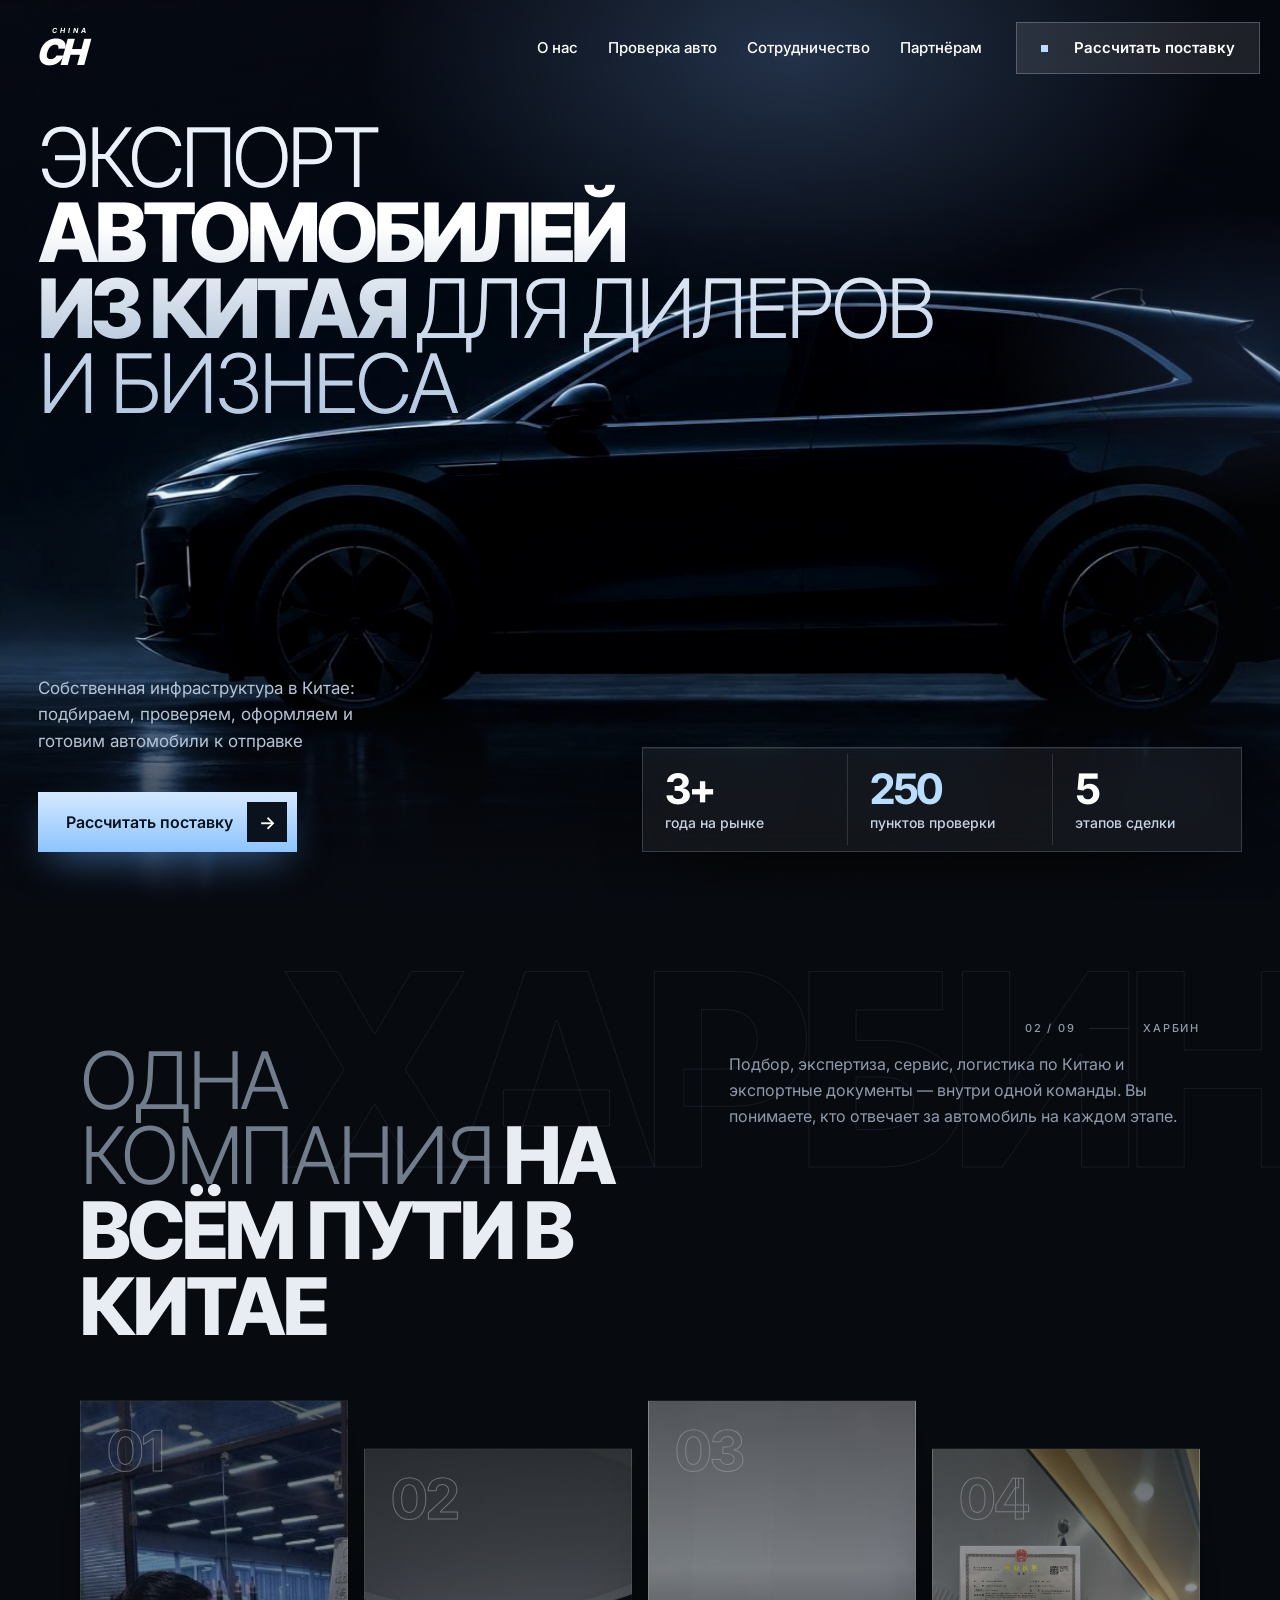
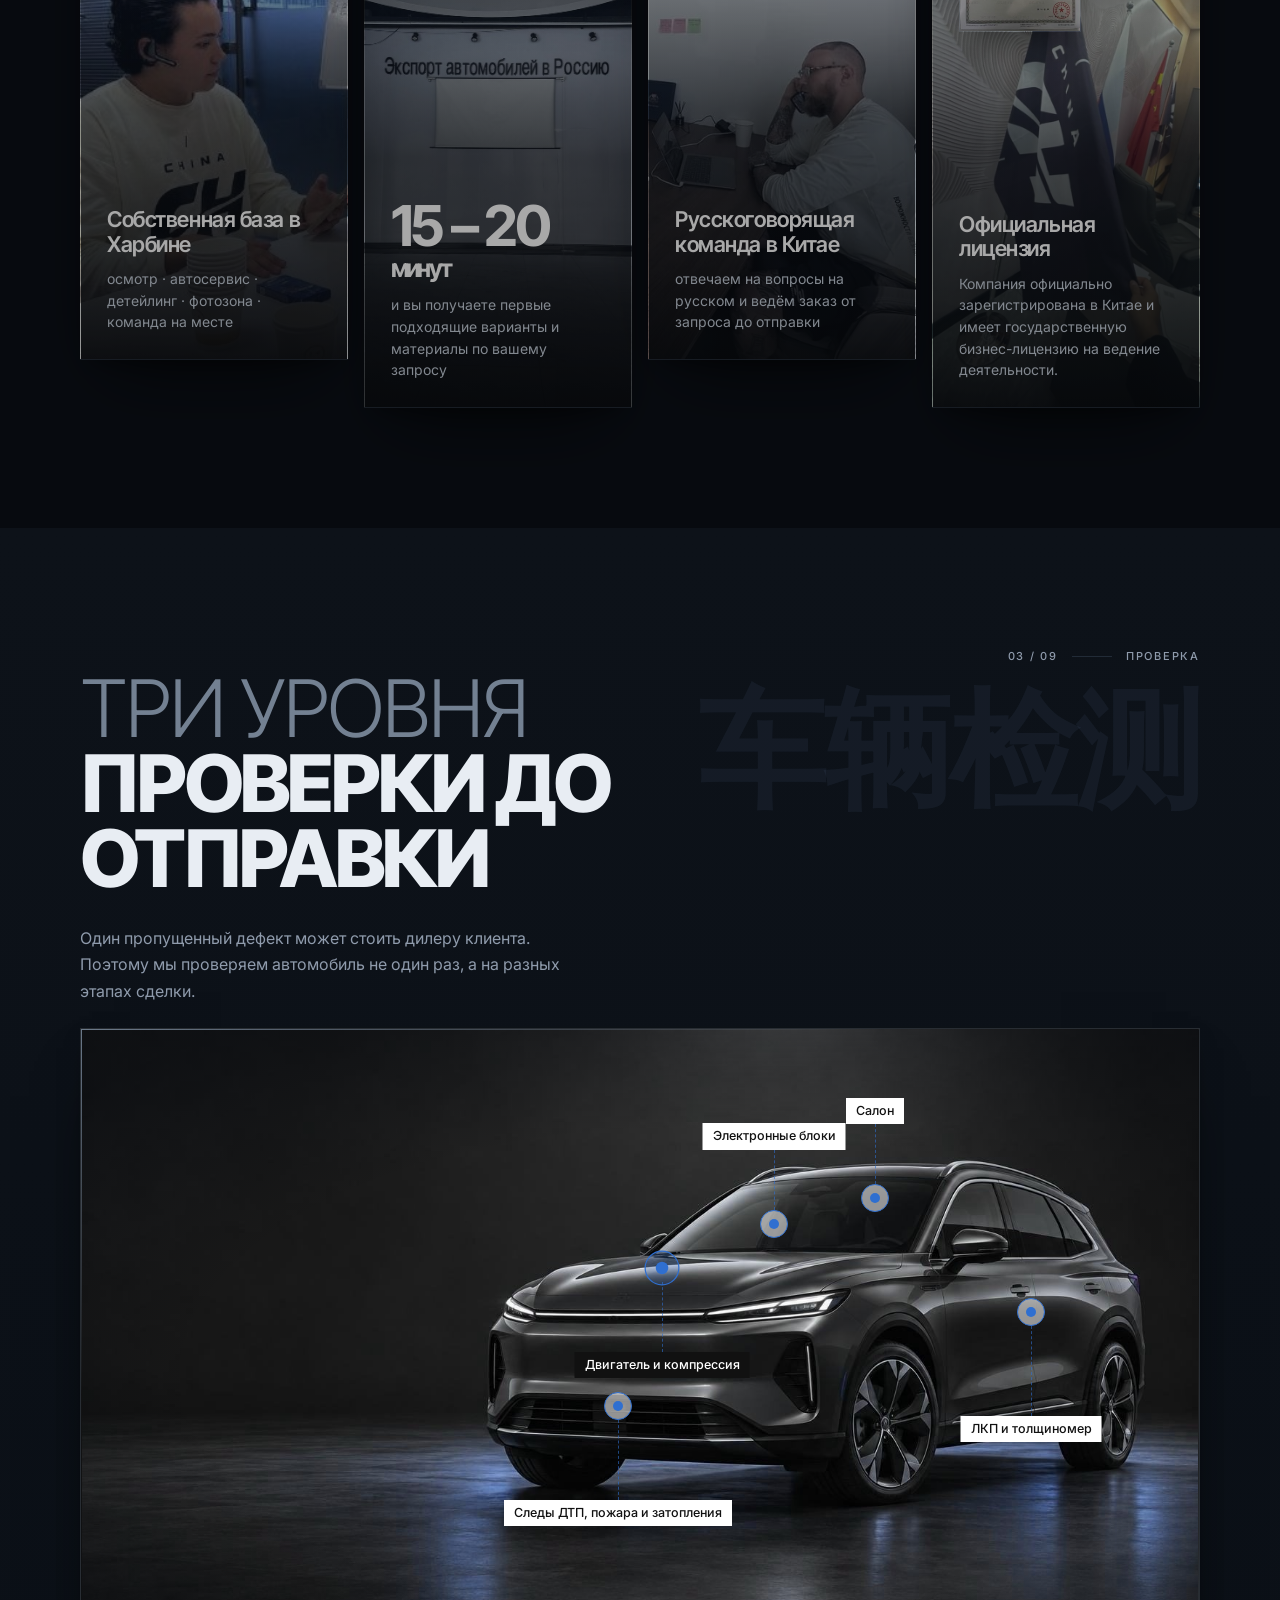
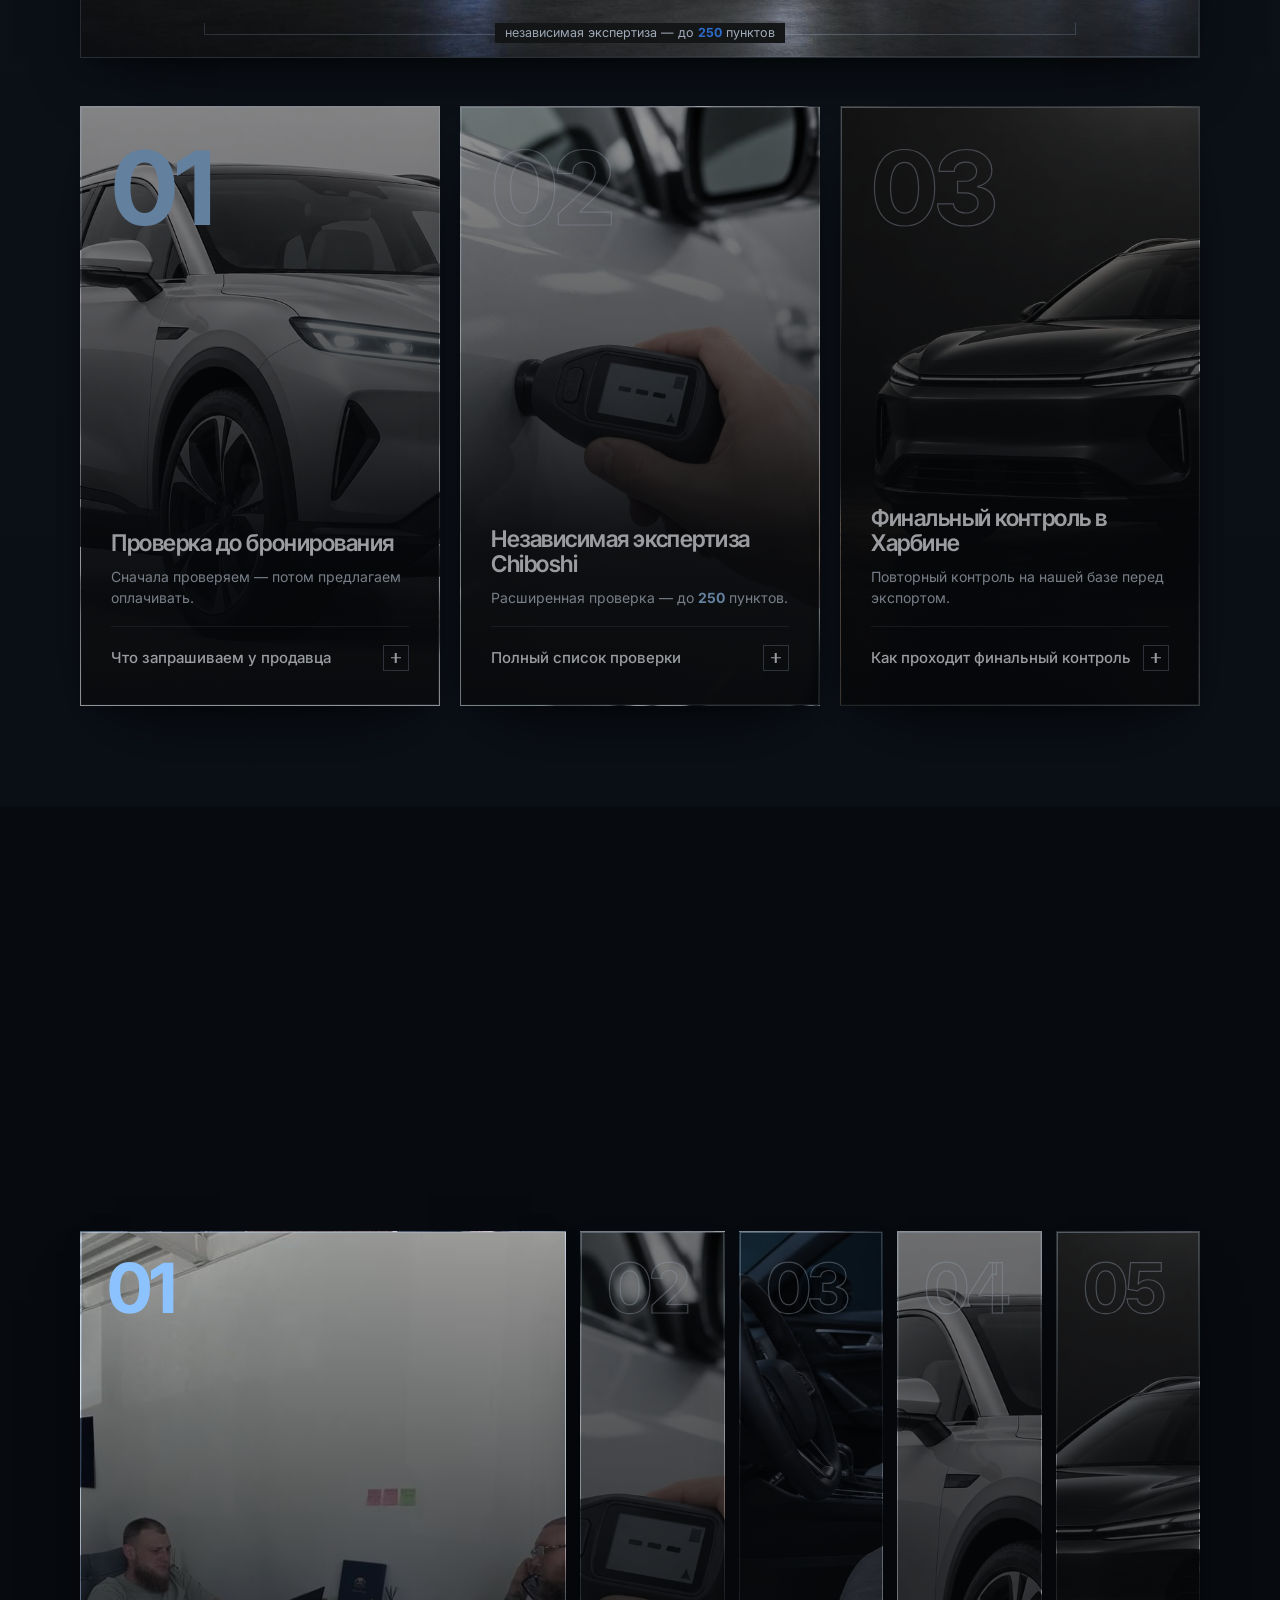
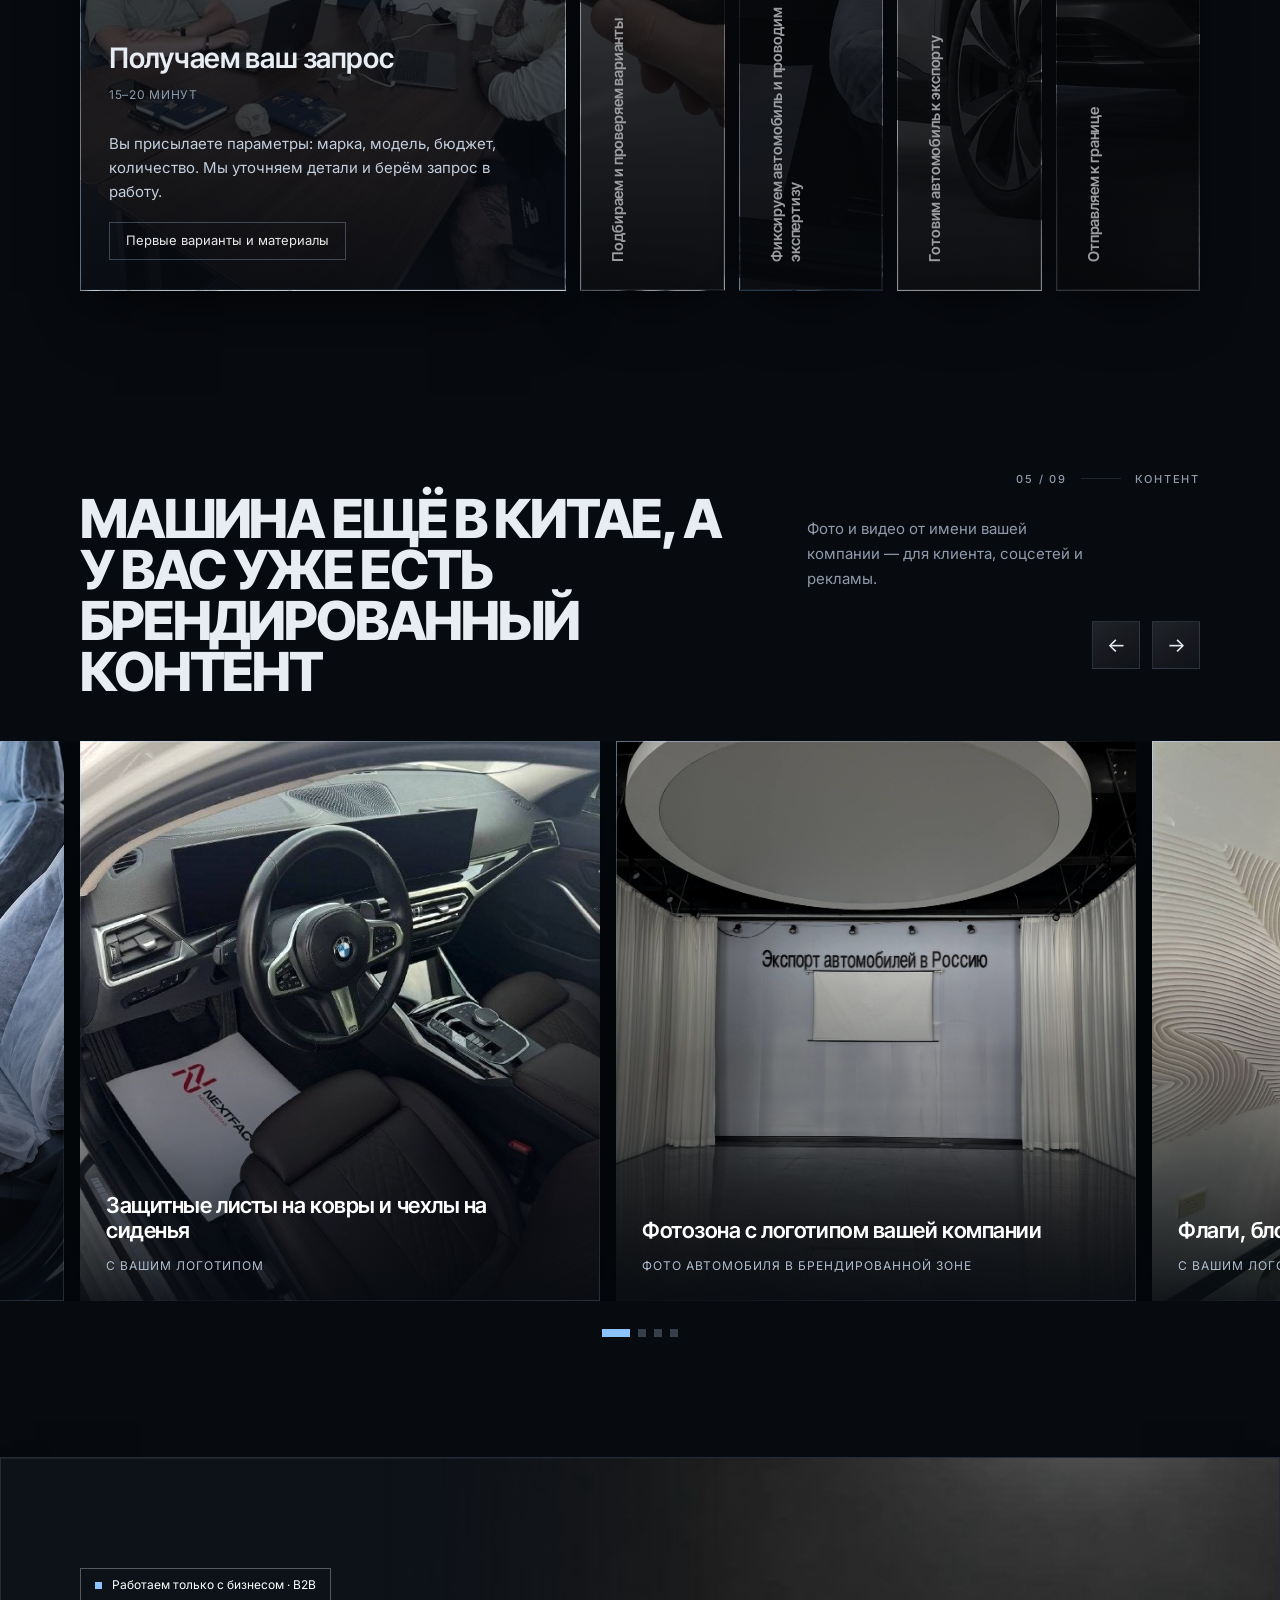
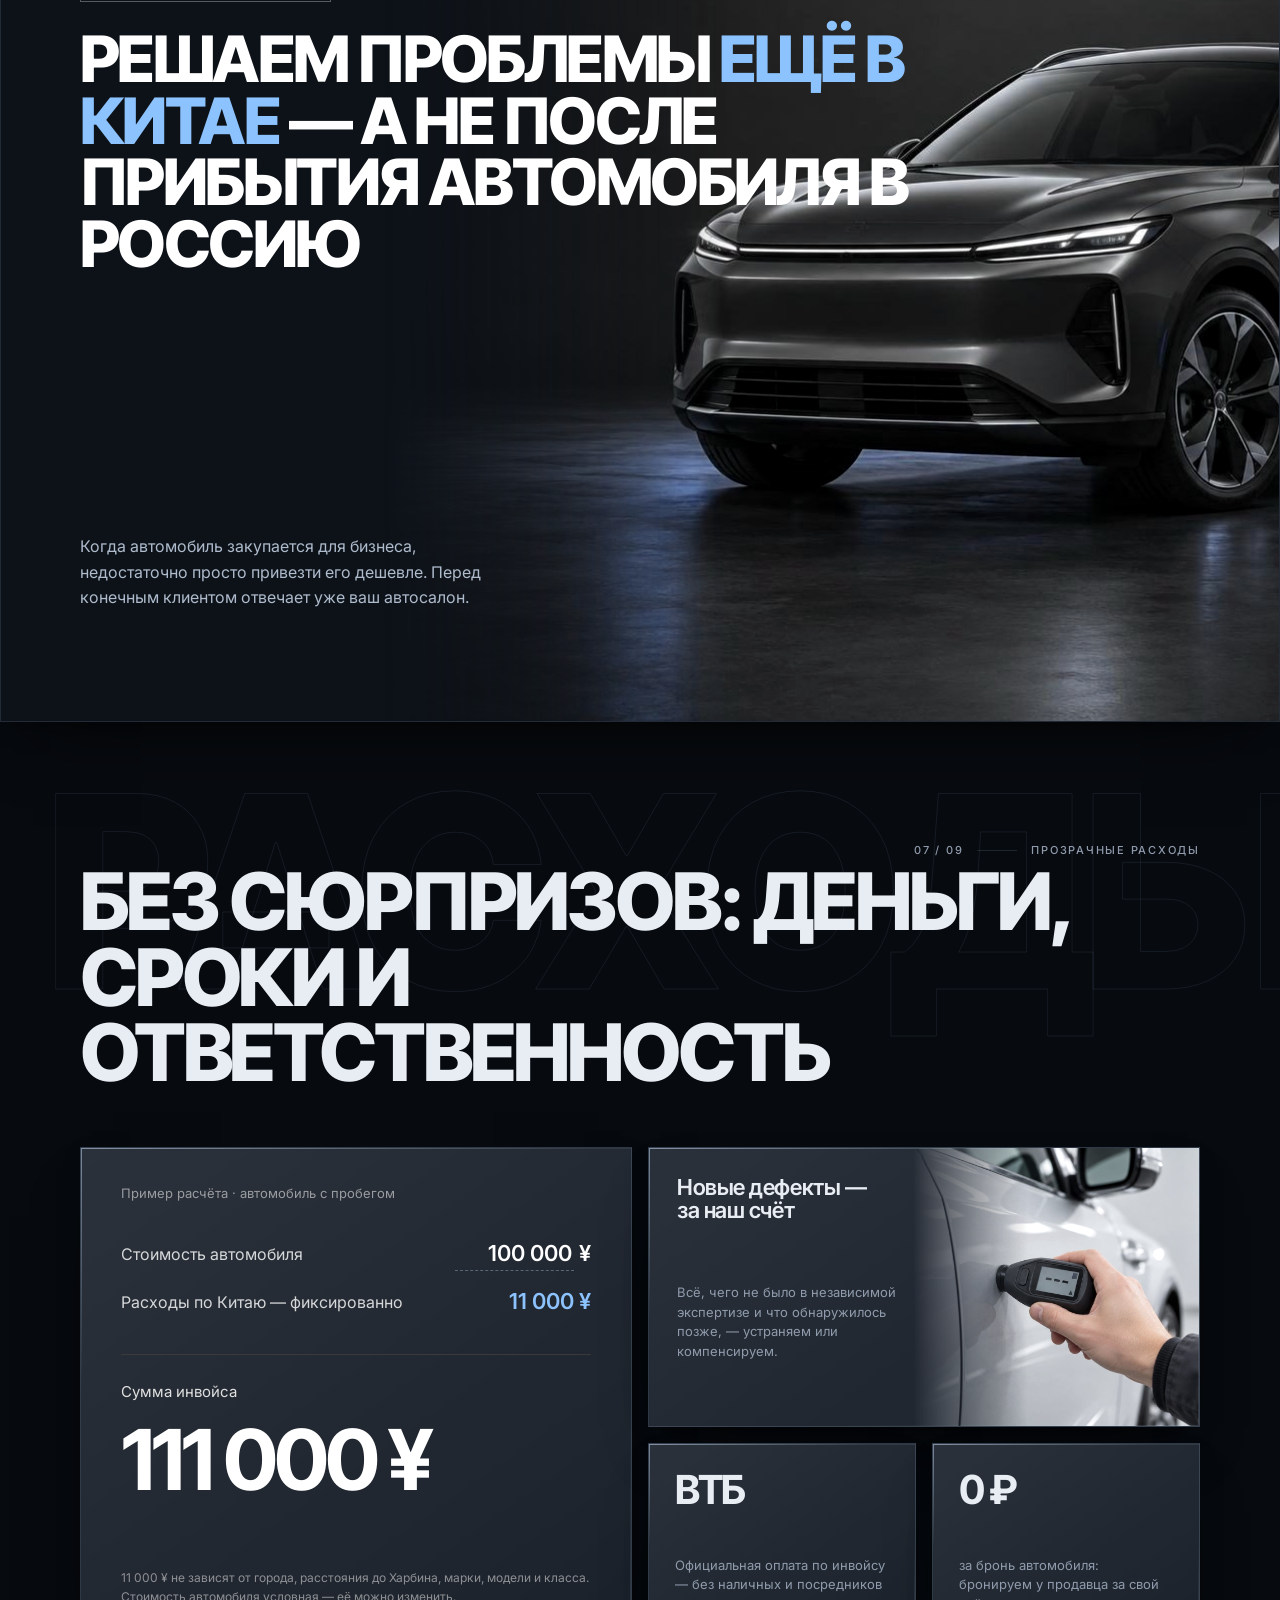
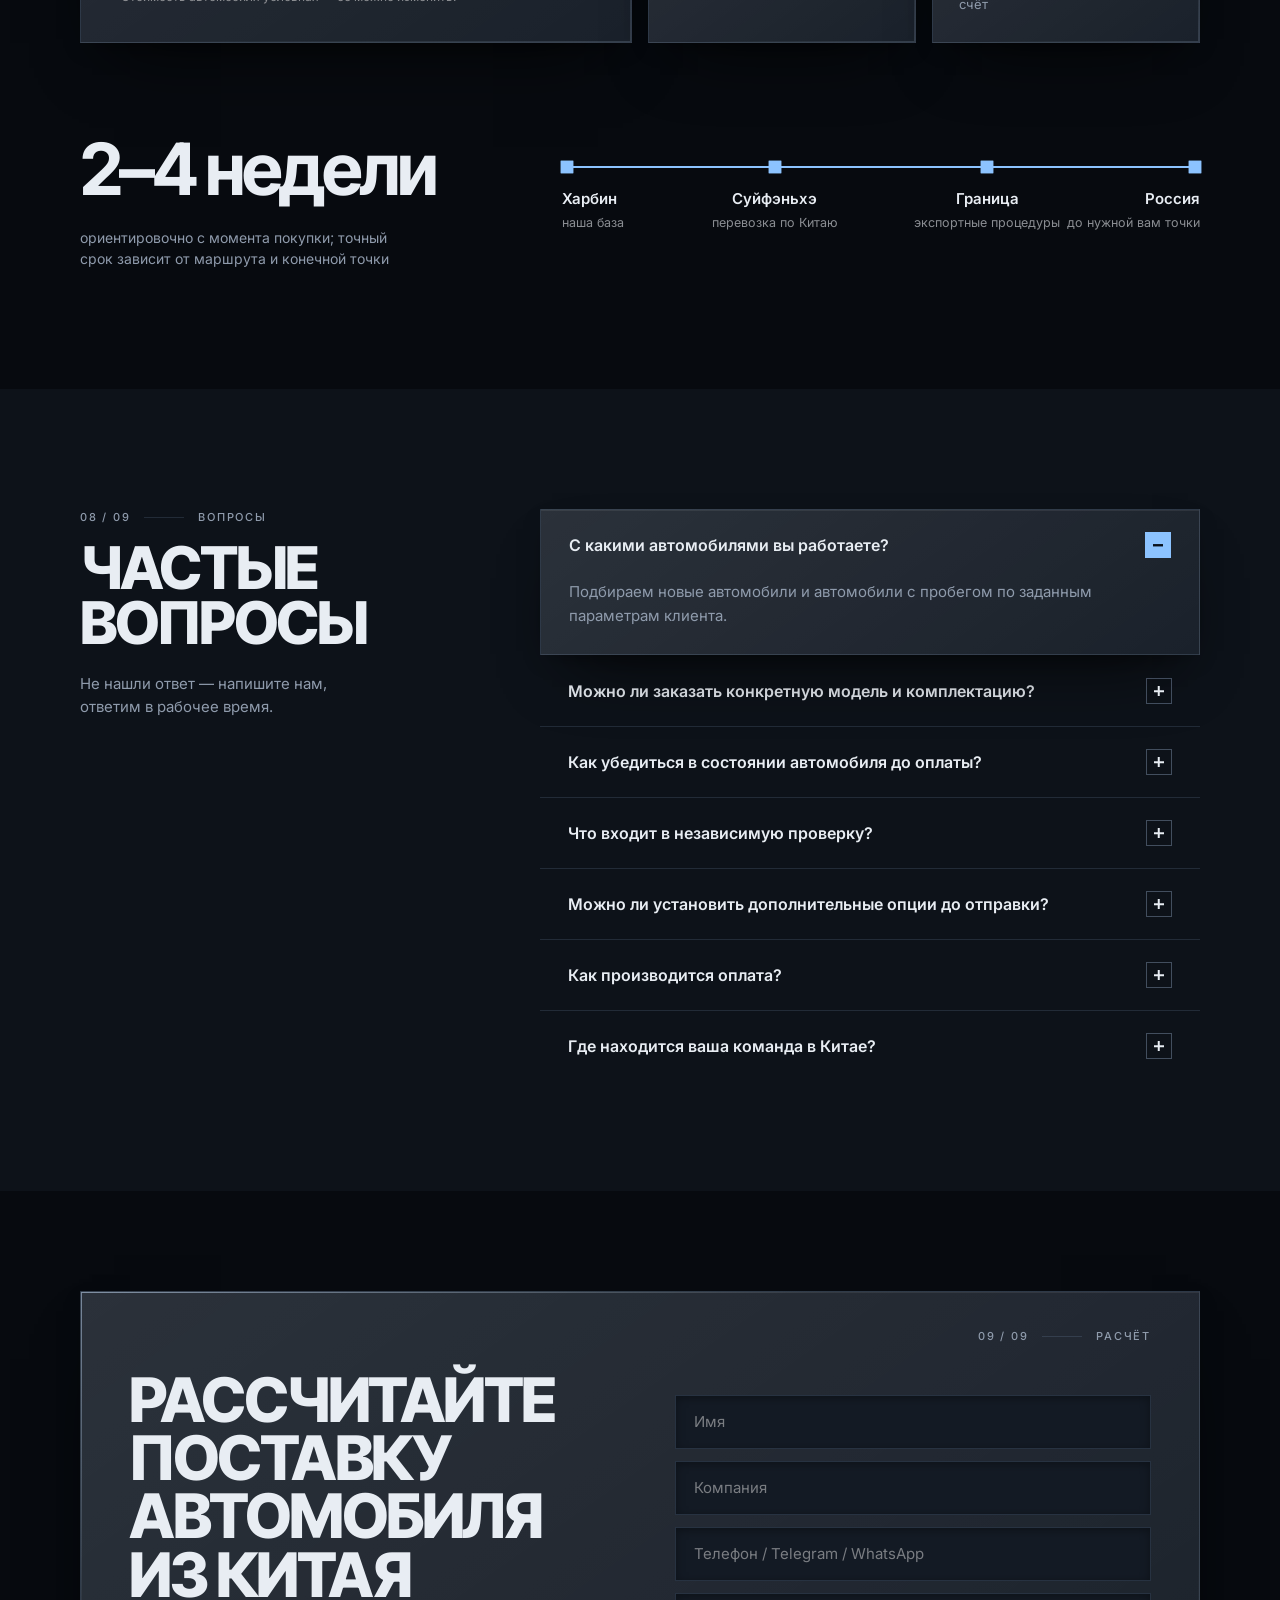
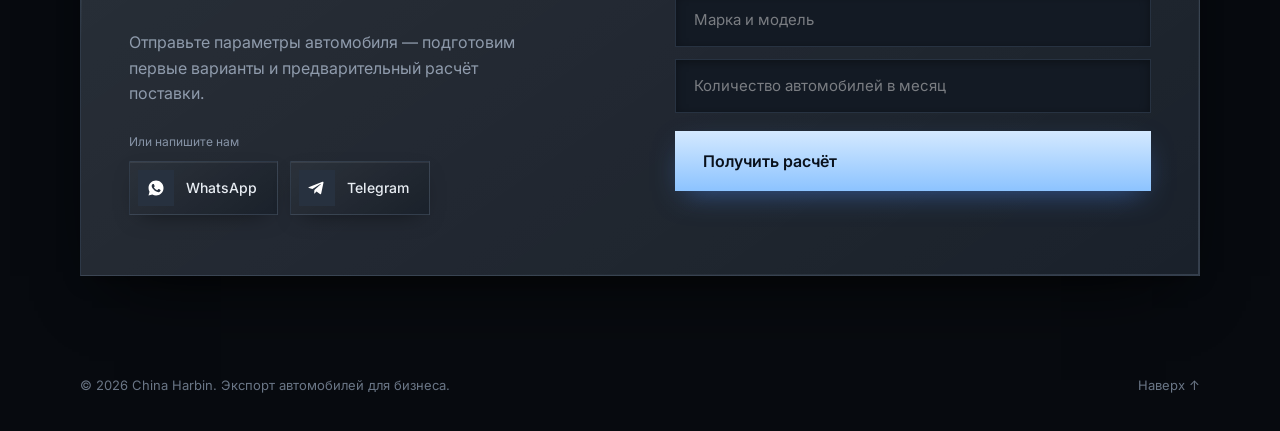
==== commit 3d1b74d8: "Форма: убрать стрелку в кнопке Co-Authored-By: Claude Haiku 5.5 <noreply@anthropic.com> Claude-Sessi" ====
--- a/index.html
+++ b/index.html
@@ -305,7 +305,7 @@
           <div class="field"><input name="car" id="f-car" placeholder="Марка и модель" maxlength="120"><em></em></div>
           <div class="field"><input name="qty" id="f-qty" placeholder="Количество автомобилей в месяц" inputmode="numeric" maxlength="4"><em></em></div>
           <input class="hp" type="text" name="website" tabindex="-1" autocomplete="off" aria-hidden="true">
-          <button class="btn btn--accent btn--lg btn--block" type="submit">Получить расчёт <span class="arrow">→</span></button>
+          <button class="btn btn--accent btn--lg btn--block" type="submit">Получить расчёт</button>
           <div class="ok" id="formOk" role="status" hidden>
             <div class="ok__ic">✓</div>
             <h3>Заявка отправлена</h3>
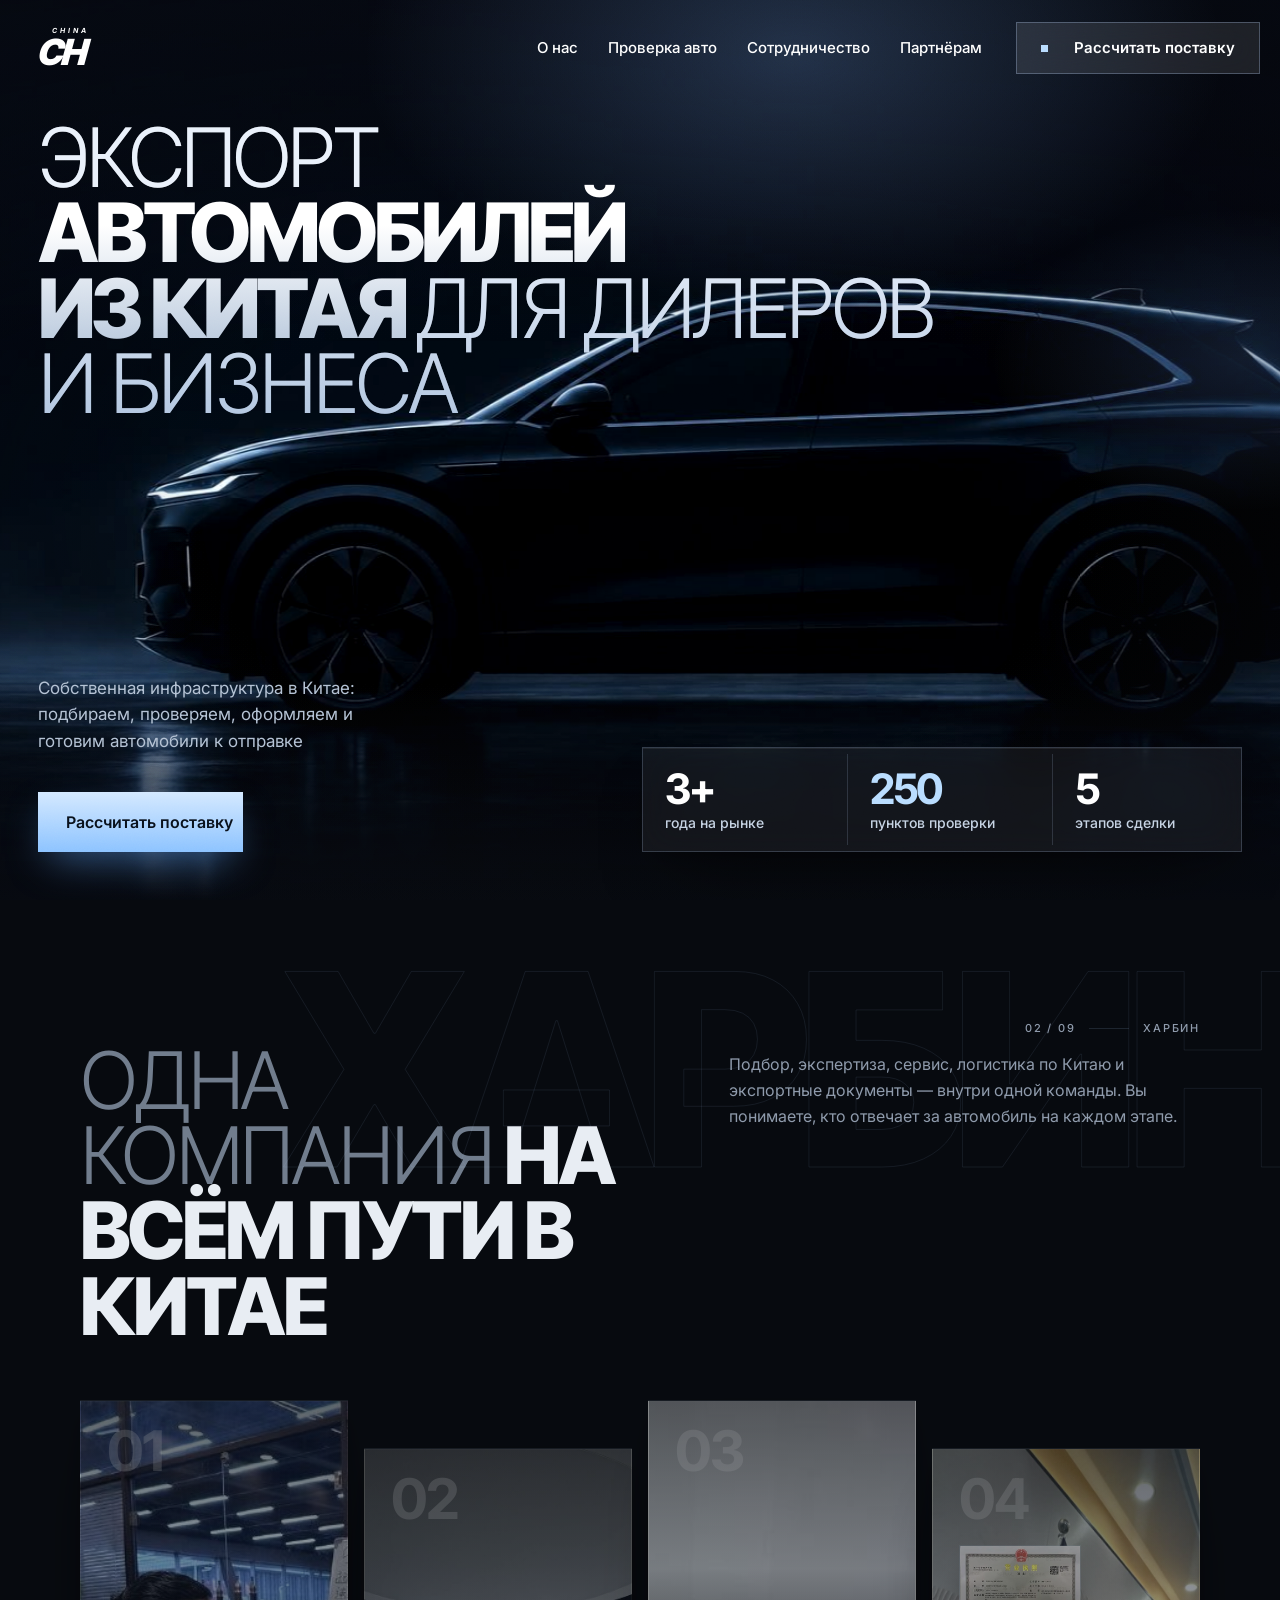
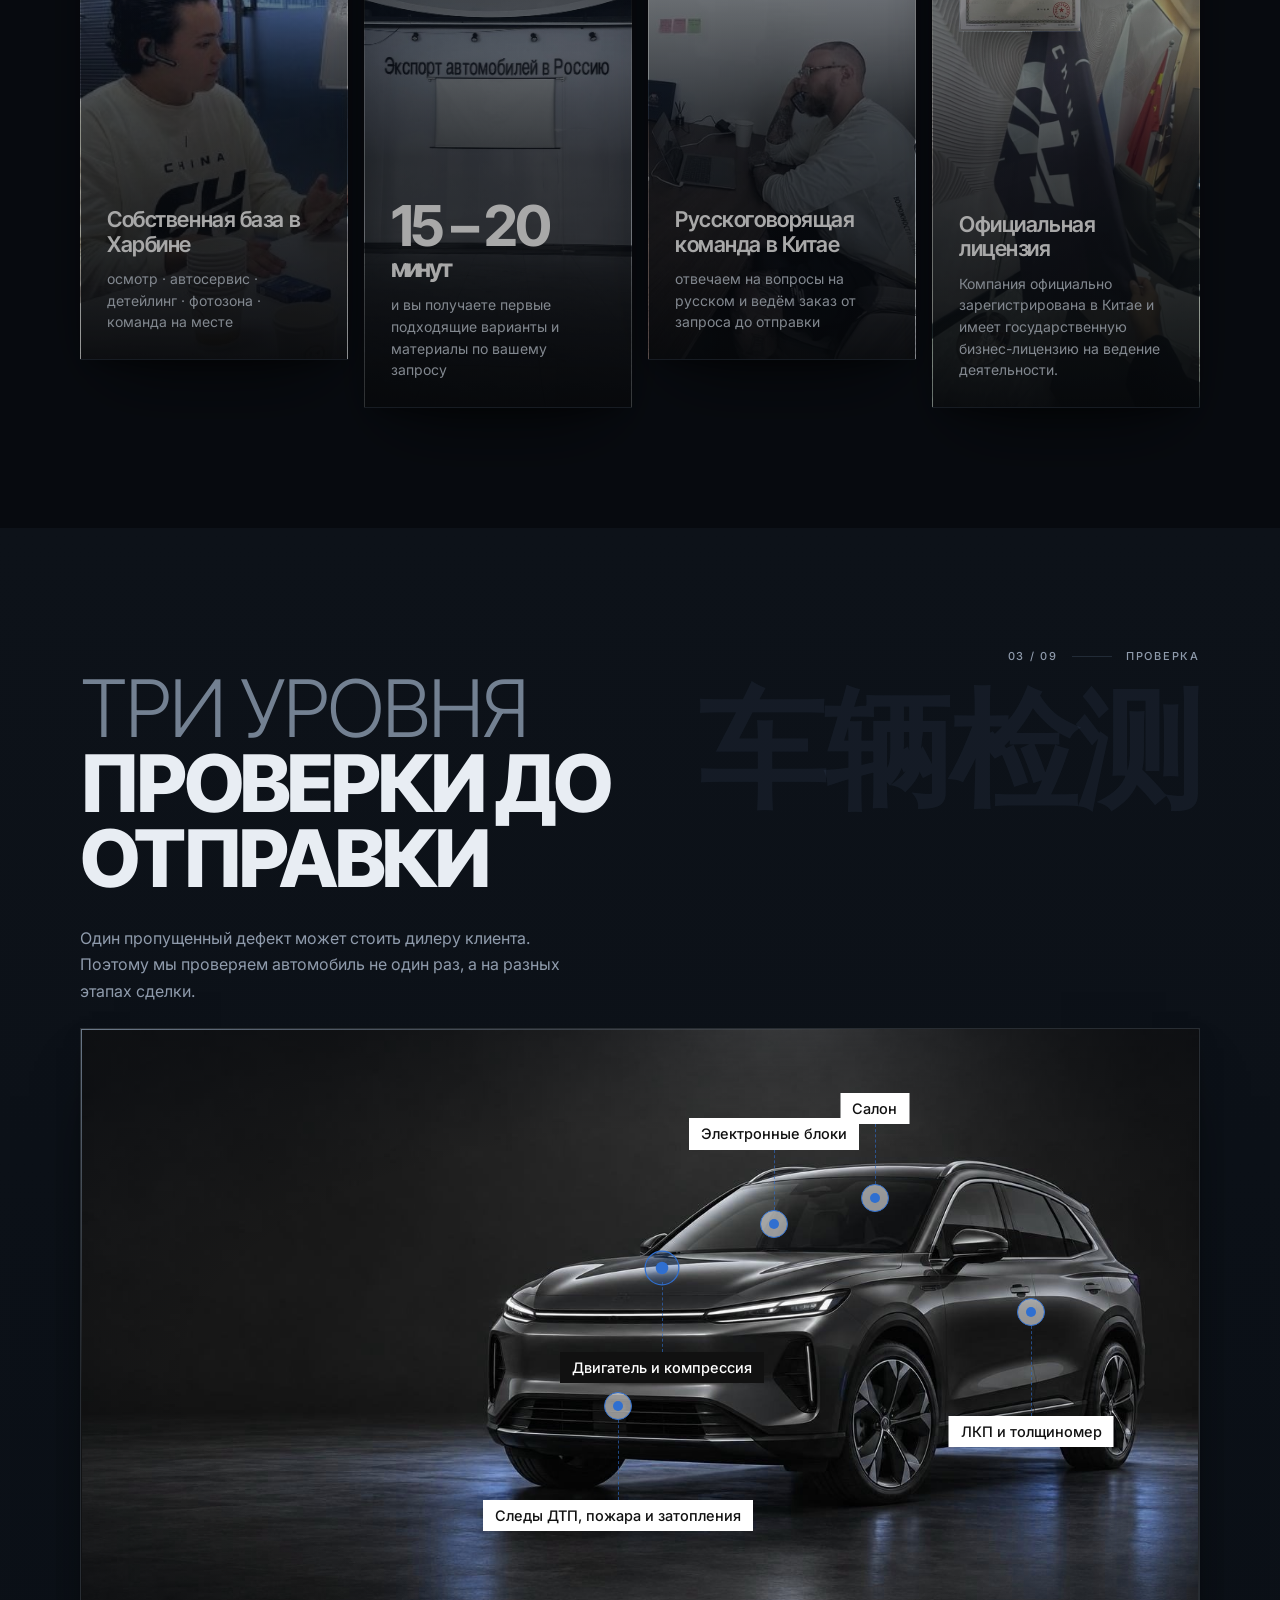
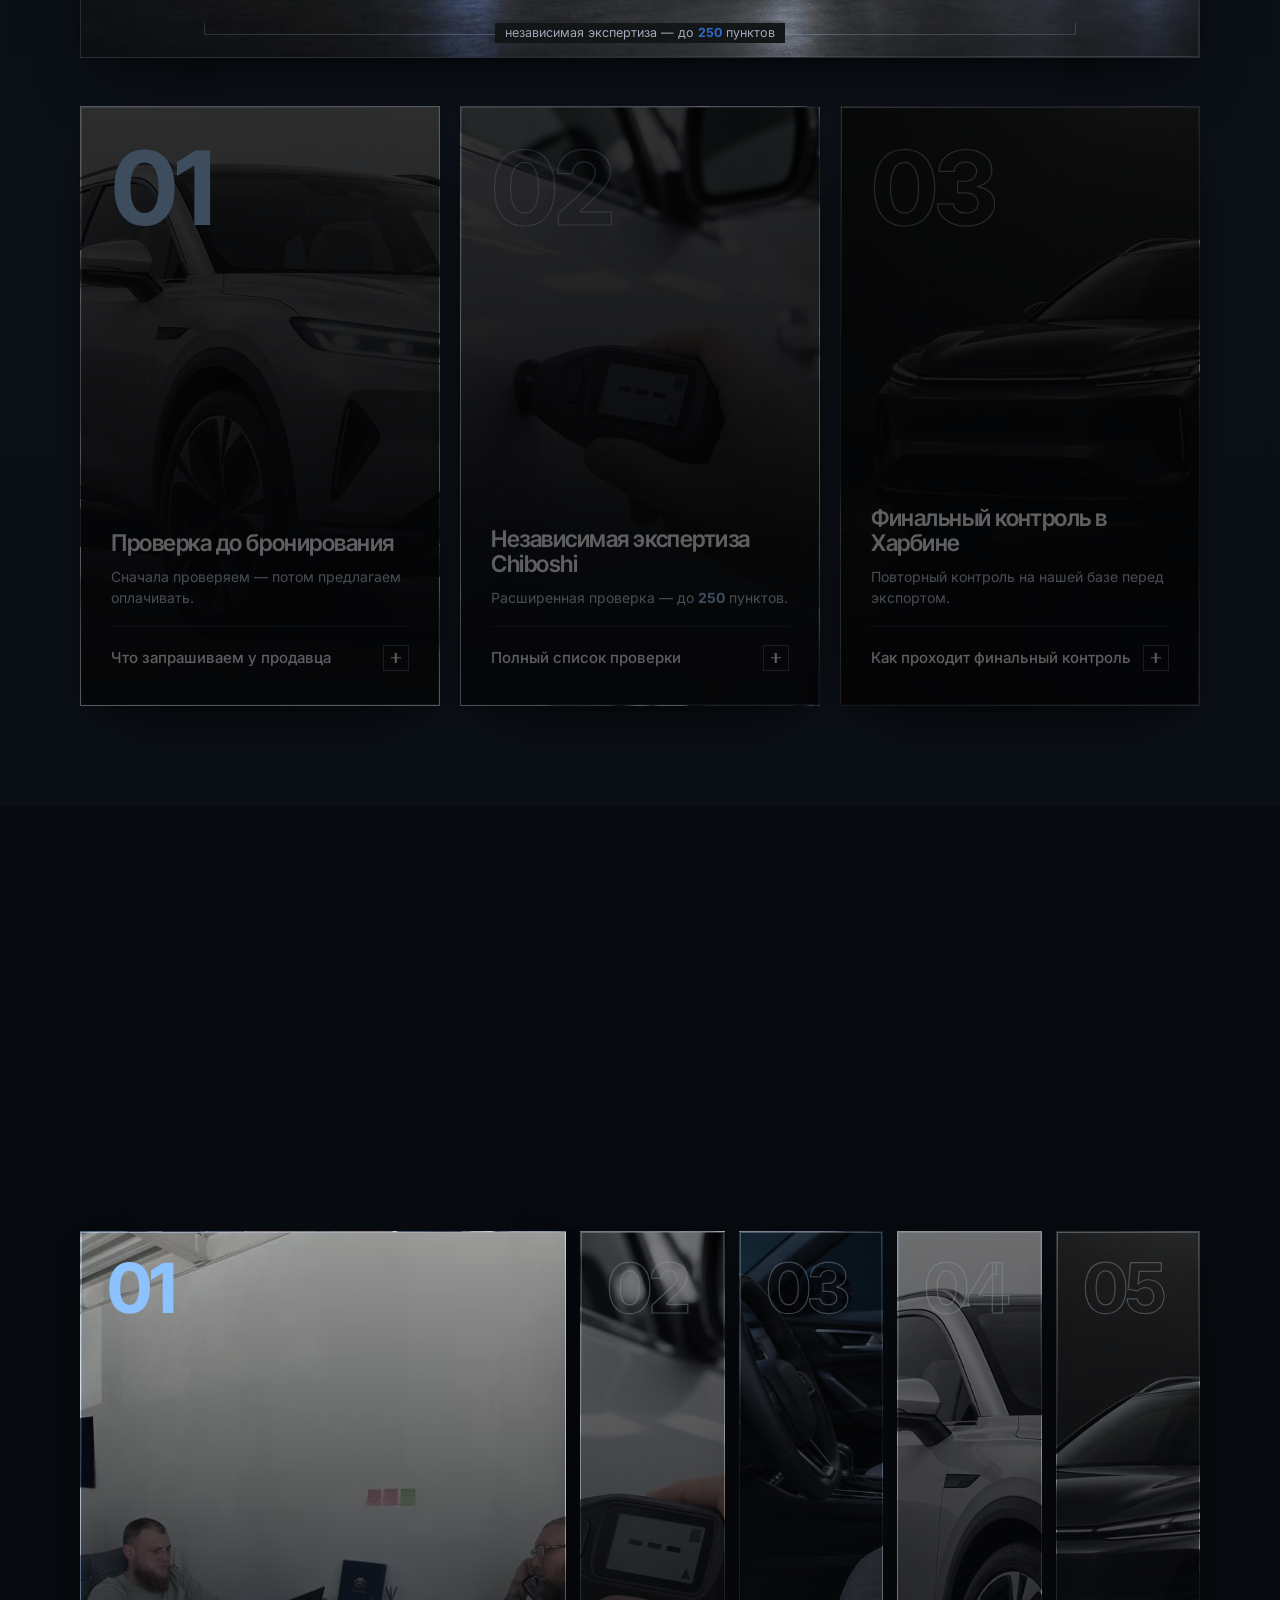
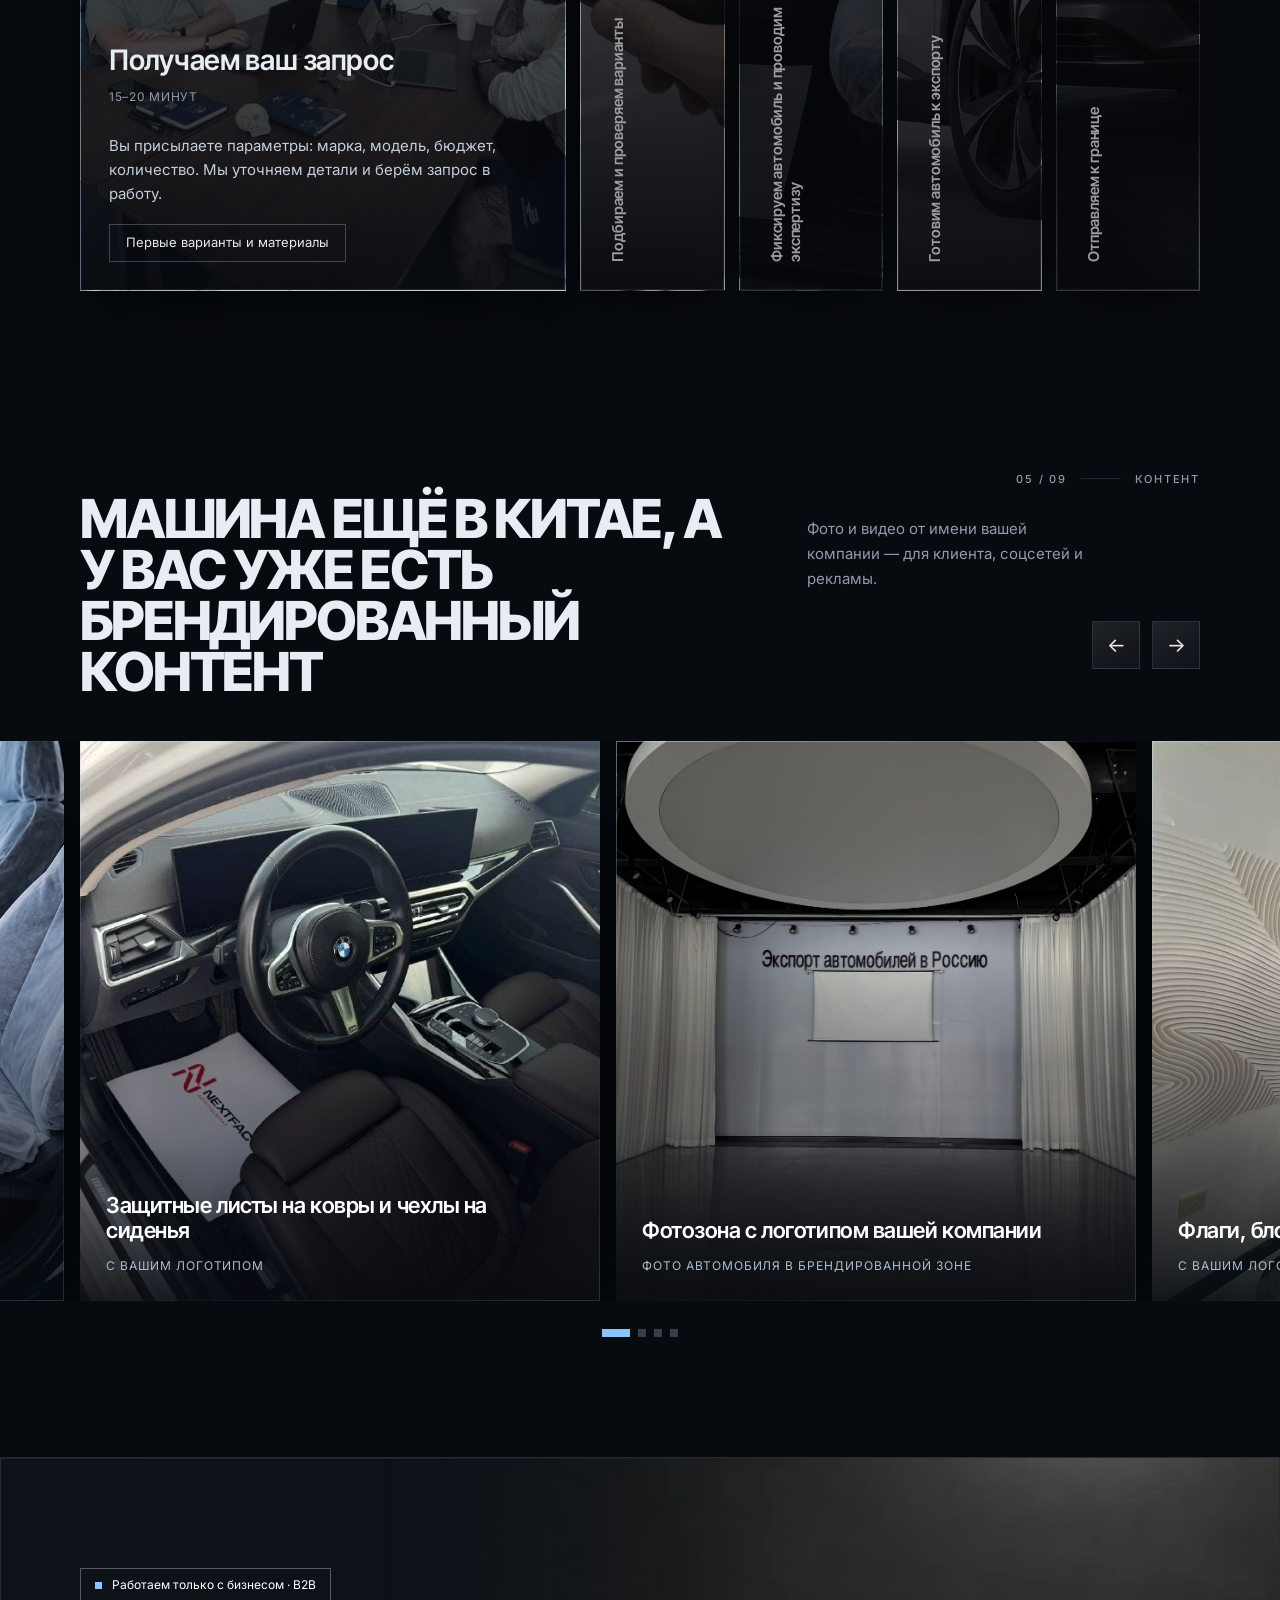
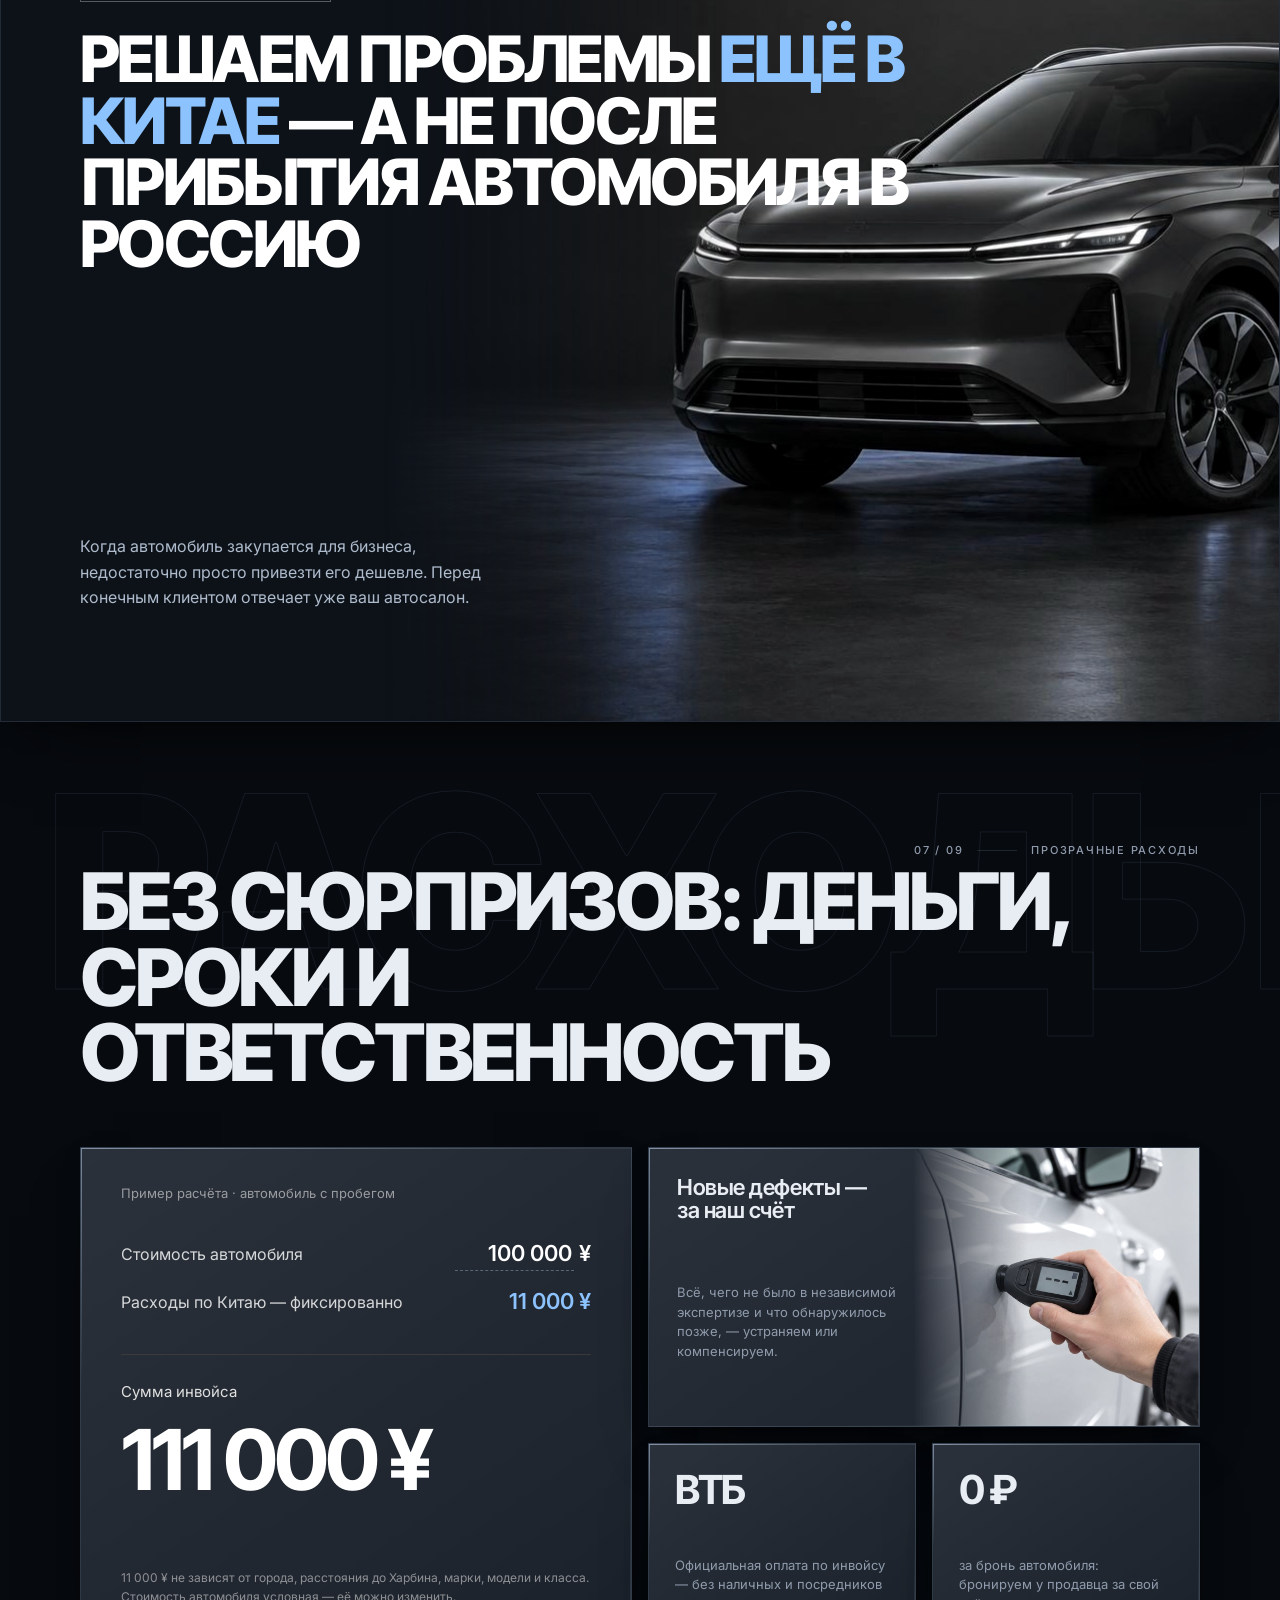
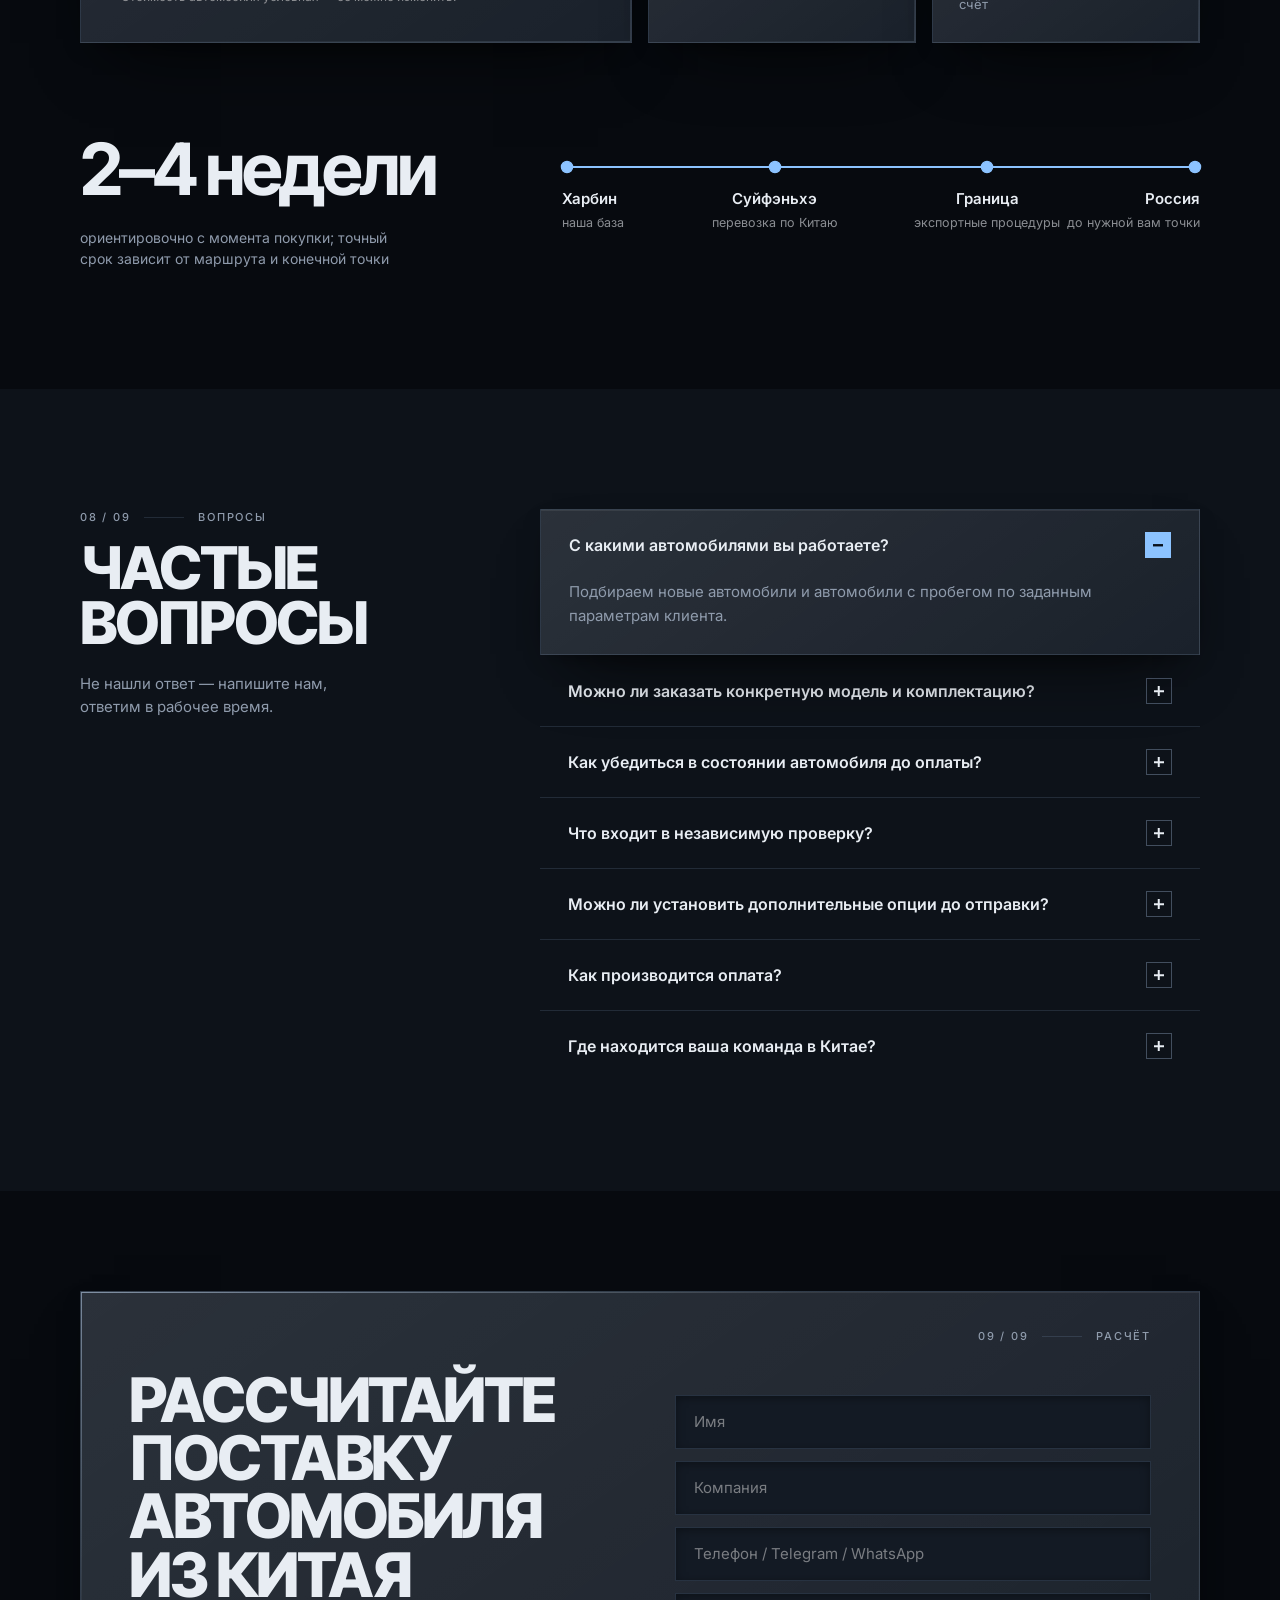
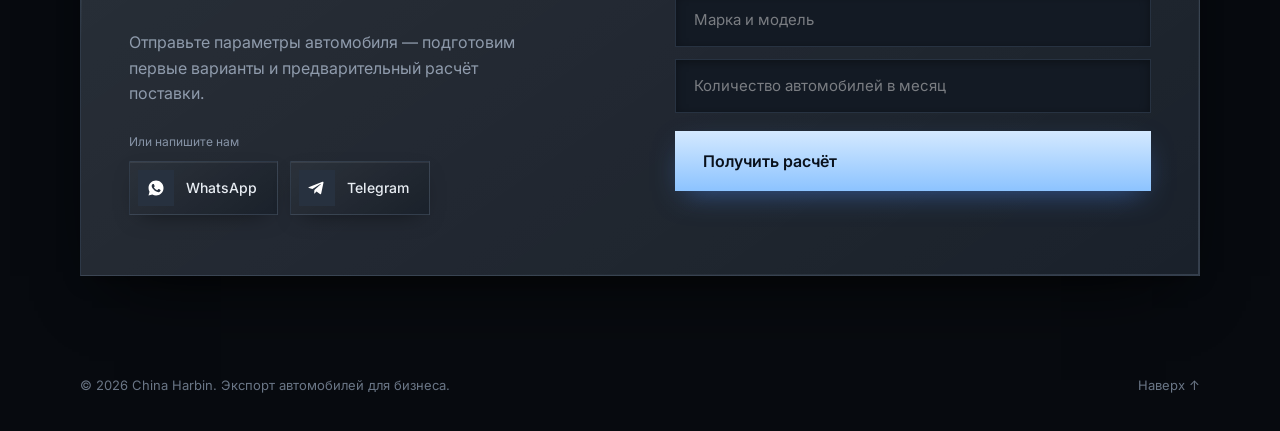
==== commit 0ebdc64d: "Главная: убрать стрелку в кнопке «Рассчитать поставку» Co-Authored-By: Claude Sonnet 5.5 <noreply@an" ====
--- a/index.html
+++ b/index.html
@@ -45,7 +45,7 @@
     <div class="hero__bottom">
       <div class="hero__cta">
         <p class="lead">Собственная инфраструктура в Китае: подбираем, проверяем, оформляем и готовим автомобили к отправке</p>
-        <a class="btn btn--accent btn--lg" href="#calc">Рассчитать поставку <span class="arrow">→</span></a>
+        <a class="btn btn--accent btn--lg" href="#calc">Рассчитать поставку</a>
       </div>
     <div class="stats" aria-label="Коротко о компании">
       <div class="stat"><b data-count="3" data-suffix="+">3+</b><span>года на рынке</span></div>
--- a/dark.css
+++ b/dark.css
@@ -437,3 +437,62 @@
 /* «15 – 20 минут»: «минут» отдельной строкой под цифрами, тот же шрифт и цвет, чуть крупнее */
 .col--time .big{display:block;white-space:nowrap}
 .col--time .big small{display:block;margin-top:.06em;font-size:.44em;font-weight:inherit;letter-spacing:inherit;line-height:1;color:#fff;-webkit-text-fill-color:#fff}
+
+/* подписи точек и карточка на схеме: чуть крупнее (только десктоп) */
+@media (min-width:721px){
+  .hs__label{font-size:14.5px;padding:5px 12px;border-radius:7px}
+  .infocard{width:min(28%,340px);padding:20px 22px}
+  .infocard b{font-size:17px;margin-bottom:8px}
+  .infocard p{font-size:15px;line-height:1.55}
+}
+
+/* таймлайн «расходы»: точки снова круглые */
+.tl i{border-radius:50%!important}
+
+/* телефон: карточка с описанием точки снова под картинкой (раньше обрезалась из-за aspect-ratio:16/9) */
+@media (max-width:720px){
+  .stage{aspect-ratio:auto;height:auto}
+  .stage>img{aspect-ratio:16/9;height:auto}
+  .infocard{opacity:1;transform:none;pointer-events:auto}
+}
+
+/* блок 02: номера через opacity, а не rgba (перенос из локальной версии) */
+/* прозрачность через opacity, а не rgba: иначе у «4» просвечивают наложения контуров шрифта */
+.col__n{-webkit-text-stroke:0;color:#e8edf3;opacity:.24;transition:color .4s ease,opacity .4s ease,text-shadow .4s ease}
+.col:hover .col__n{color:var(--acc);opacity:1;text-shadow:0 0 28px rgba(120,175,255,.55)}
+
+/* этапы: плавное растягивание карточек (только десктоп с наведением) */
+@media (hover:hover){
+  .poster{transition:flex-grow .65s var(--ease),min-height .5s var(--ease),filter .45s ease,border-color .3s,transform .5s var(--ease)}
+}
+
+/* три уровня проверки: в покое темнее, при наведении (на телефоне: у карточки в центре экрана) светлеют */
+.level::before{background:linear-gradient(180deg,rgba(7,10,15,.52) 0,rgba(7,10,15,.72) 38%,rgba(7,10,15,.94) 72%,rgba(7,10,15,.98) 100%)}
+@media (hover:hover){
+  .level{filter:brightness(.4) saturate(.7)}
+  .level:hover{filter:none}
+  .level:hover::before{opacity:.6}
+}
+@media (hover:none){
+  .level{filter:brightness(.4) saturate(.7)}
+  .level.is-on{filter:none}
+  .js .level.reveal,.level{transition:filter .45s ease,opacity .8s var(--ease),transform .8s var(--ease)}
+}
+
+/* подписи точек и карточка на схеме: чуть крупнее (только десктоп) */
+@media (min-width:721px){
+  .hs__label{font-size:14.5px;padding:5px 12px;border-radius:7px}
+  .infocard{width:min(28%,340px);padding:20px 22px}
+  .infocard b{font-size:17px;margin-bottom:8px}
+  .infocard p{font-size:15px;line-height:1.55}
+}
+
+
+/* этапы: плавный переход между свёрнутой и открытой карточкой */
+.poster__body{display:block;max-height:0;overflow:hidden;opacity:0;padding-top:0;padding-bottom:0;transition:max-height .6s var(--ease),opacity .4s ease,padding .6s var(--ease)}
+.poster.is-open .poster__body{max-height:320px;opacity:1;padding-bottom:28px;animation:none;transition:max-height .6s var(--ease) .1s,opacity .5s ease .2s,padding .6s var(--ease) .1s}
+@keyframes titleOpen{from{opacity:0;transform:translateY(6px)}to{opacity:1;transform:none}}
+@keyframes titleClose{from{opacity:0}to{opacity:1}}
+.poster.is-open .poster__t,.poster.is-open .poster__tag{animation:titleOpen .5s var(--ease) .15s both}
+.poster:not(.is-open) .poster__t{animation:titleClose .35s ease both}
+.poster__n{transition:color .4s,-webkit-text-stroke-width .4s,-webkit-text-stroke-color .4s}
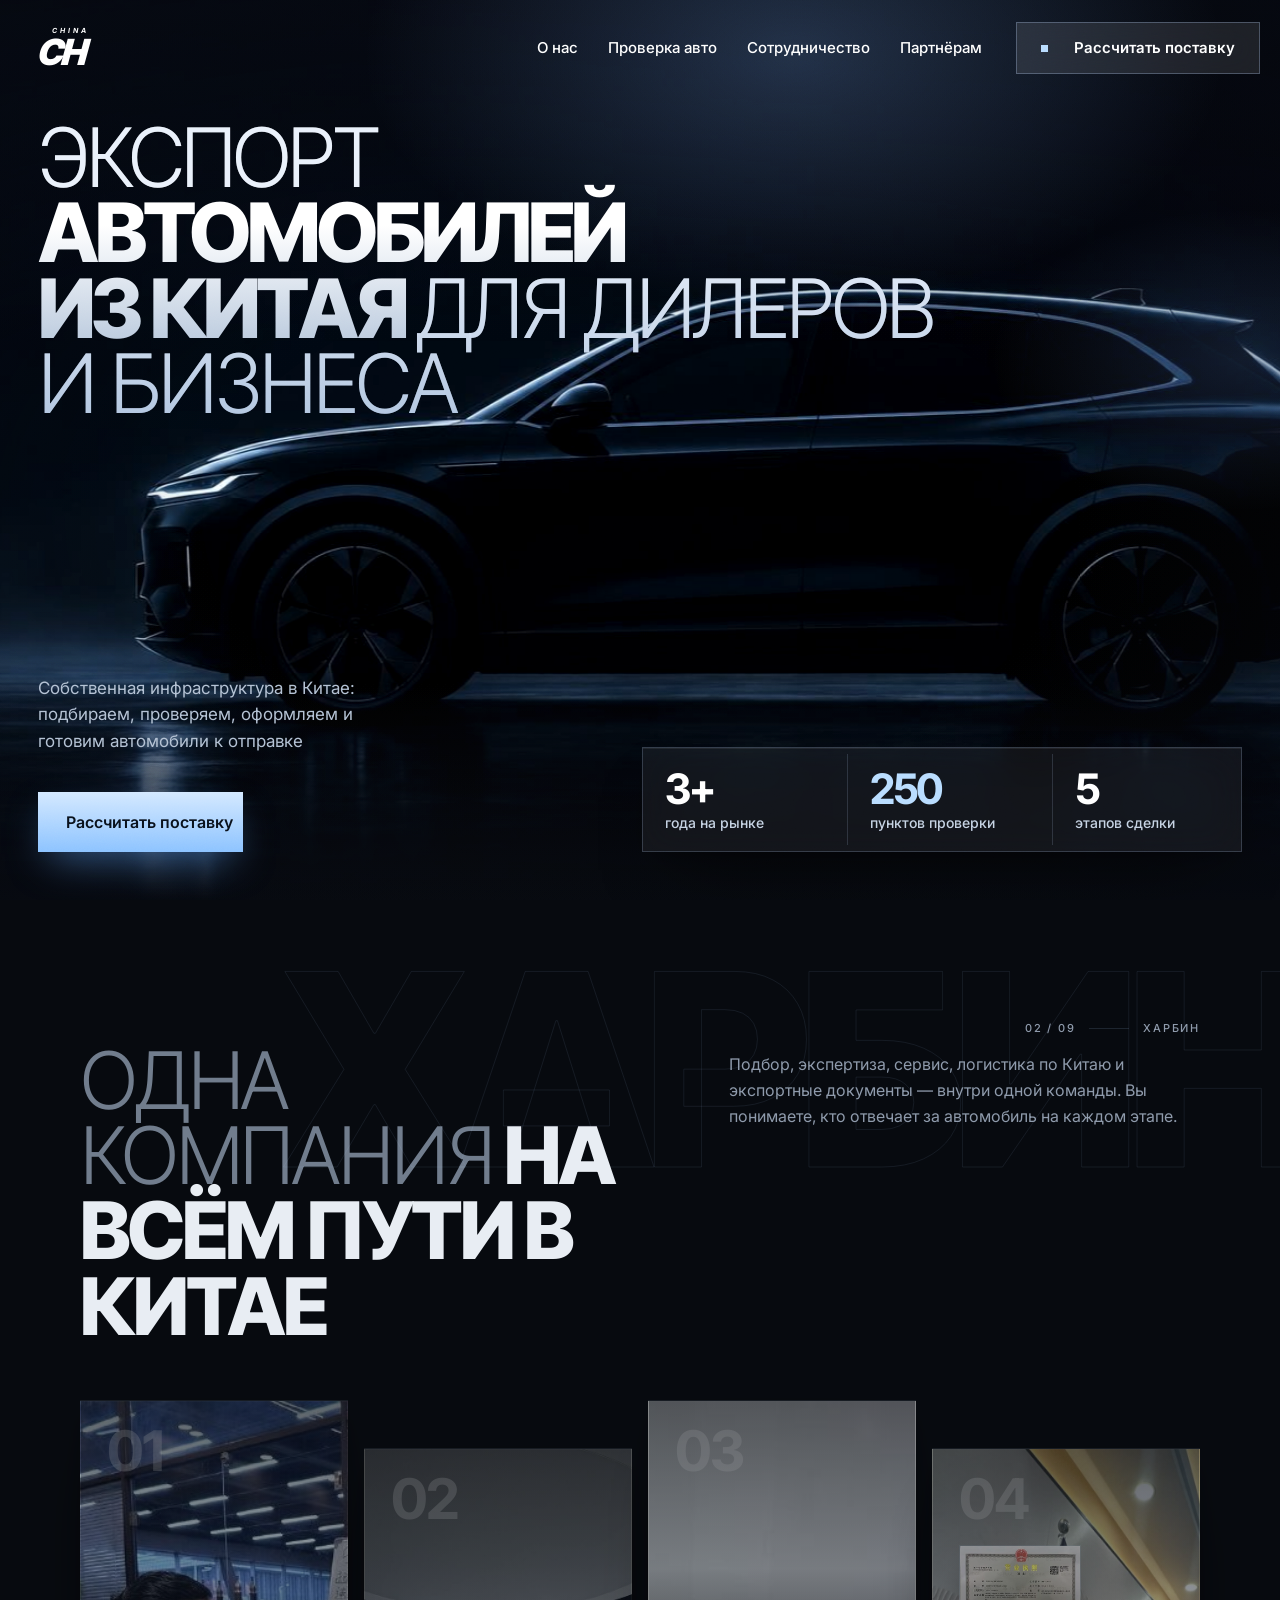
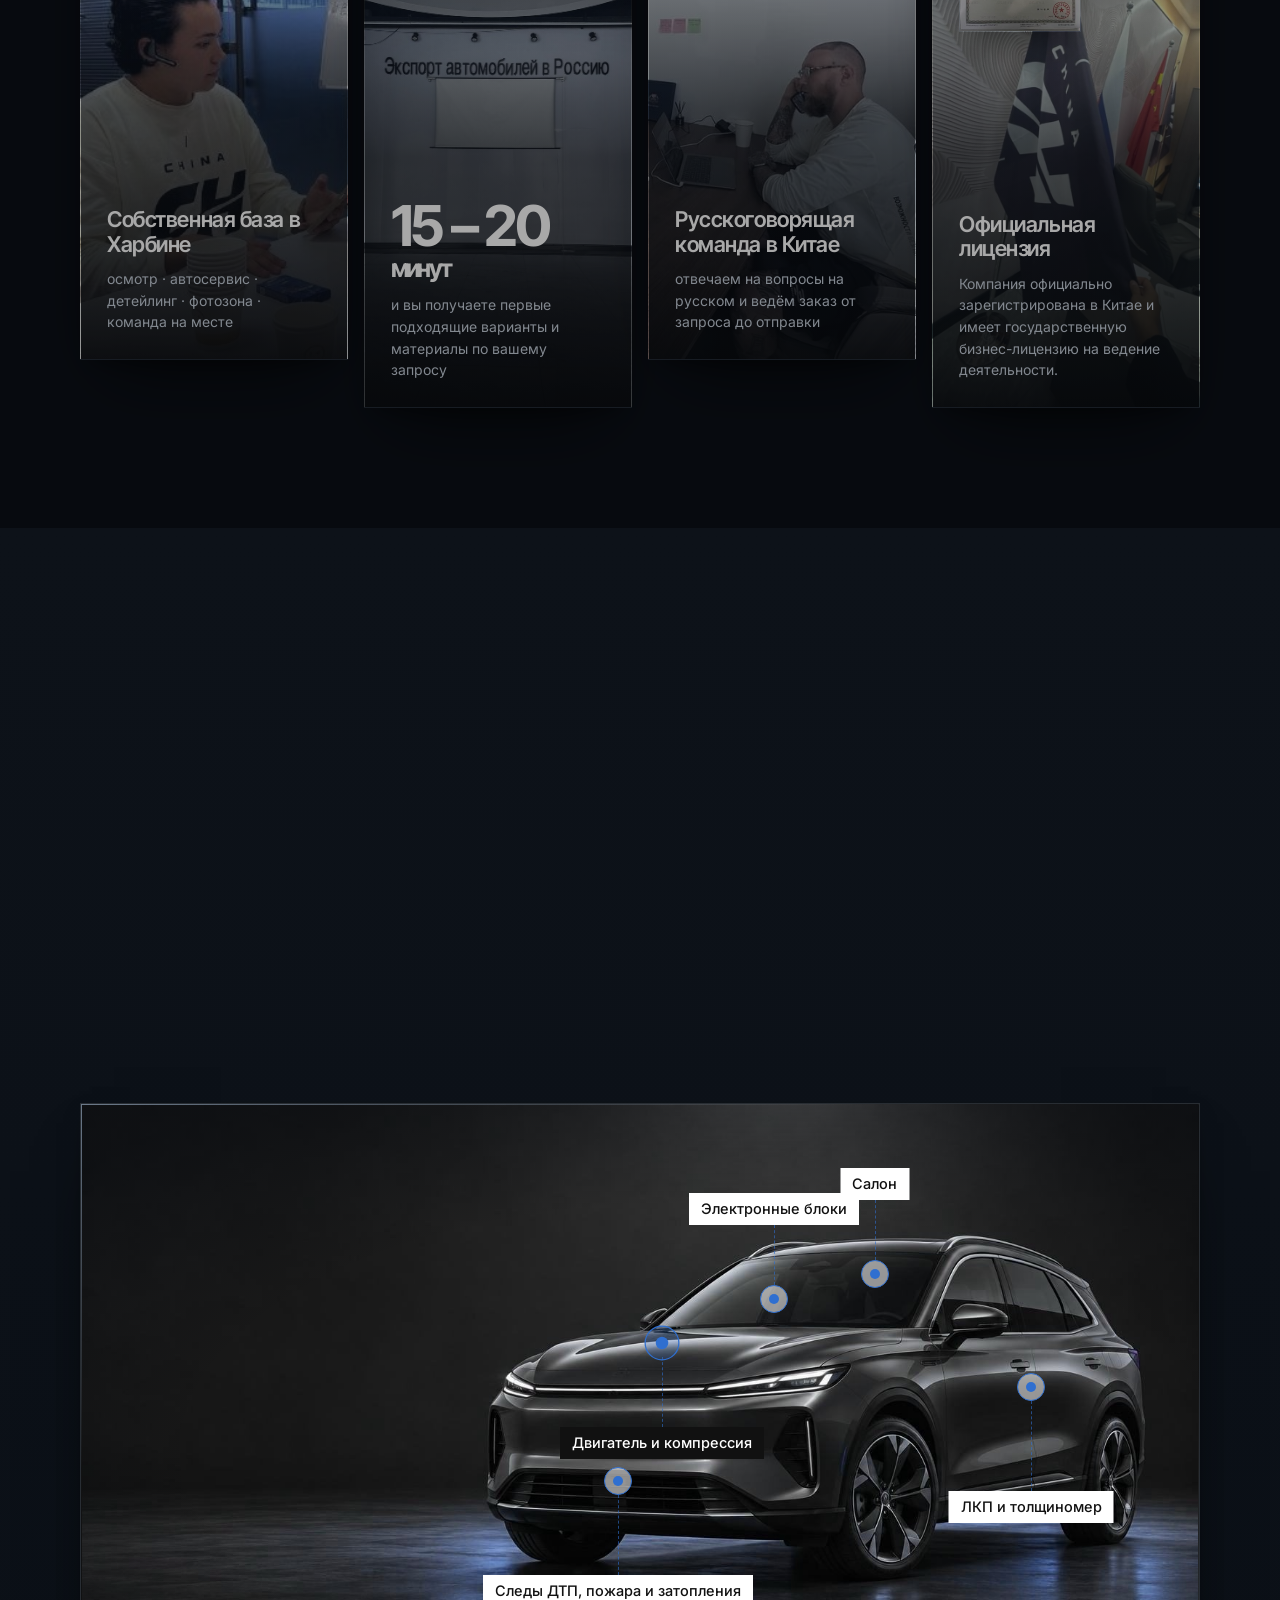
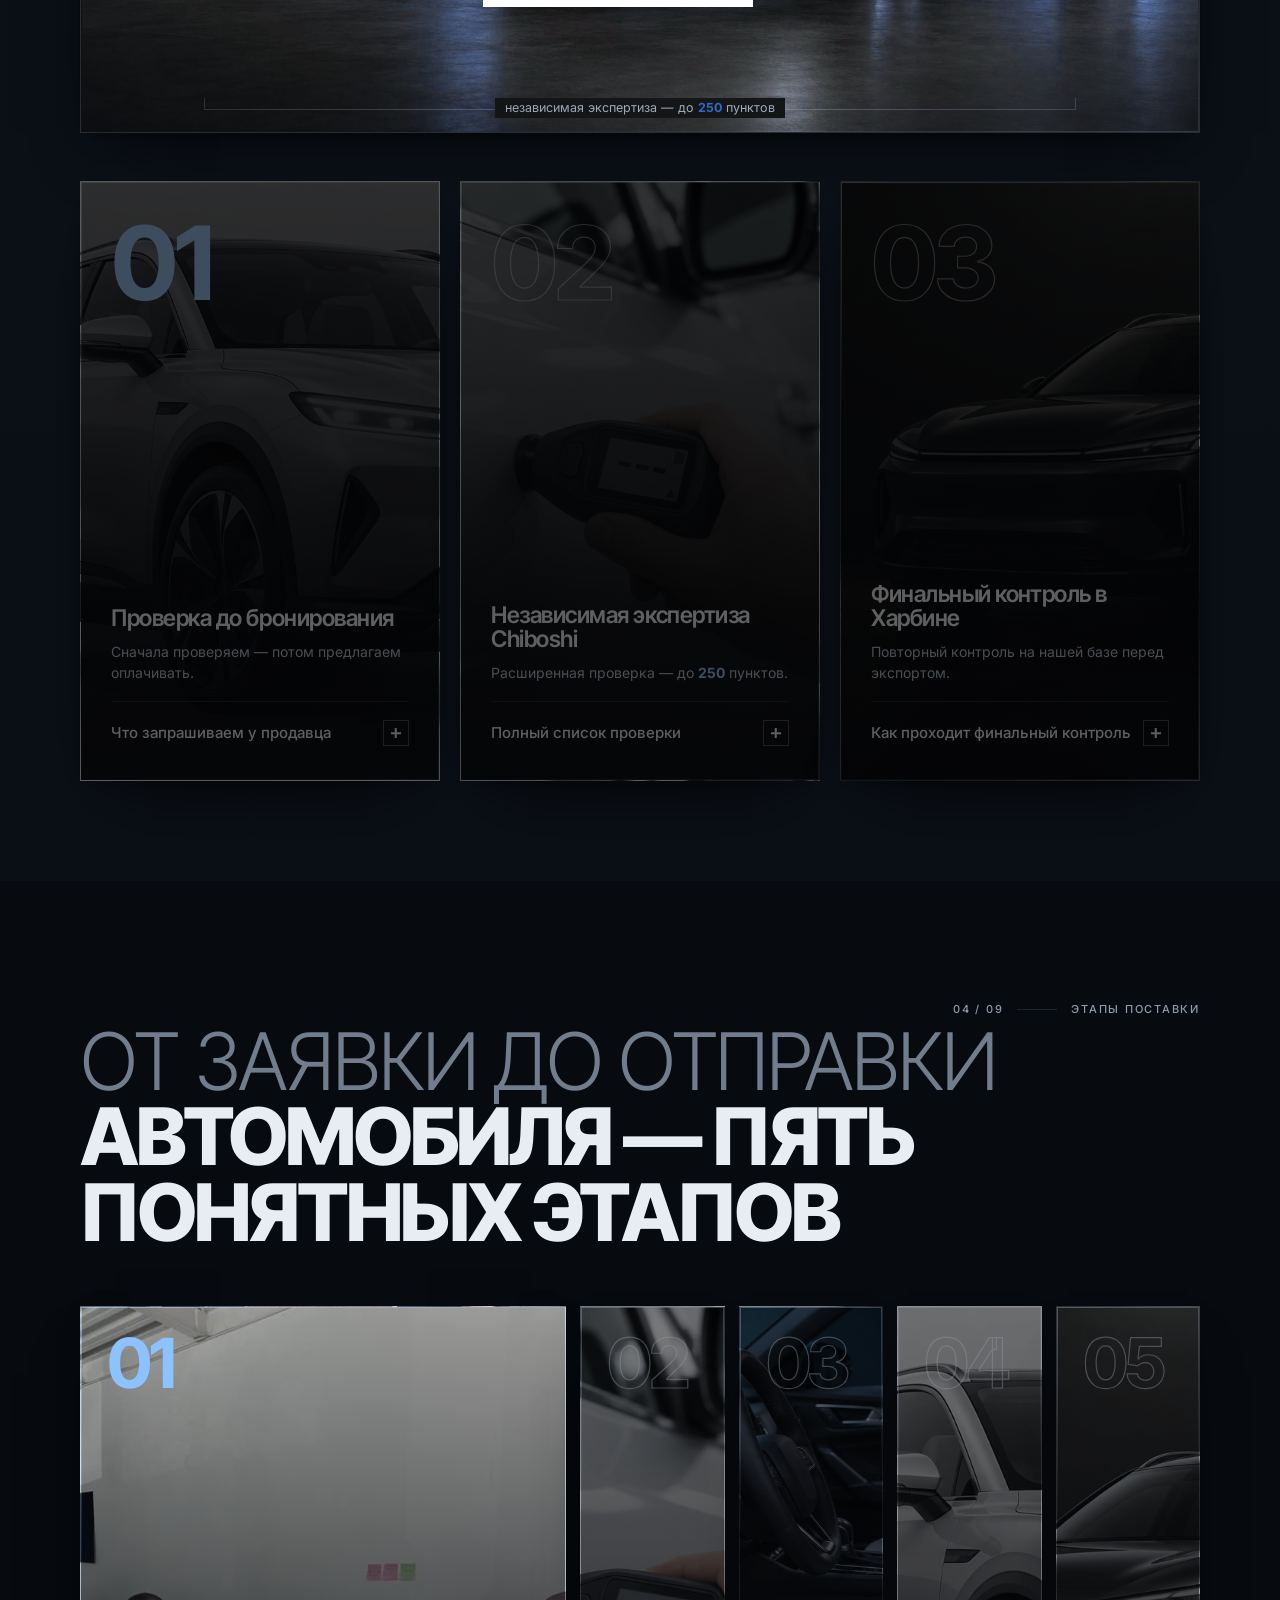
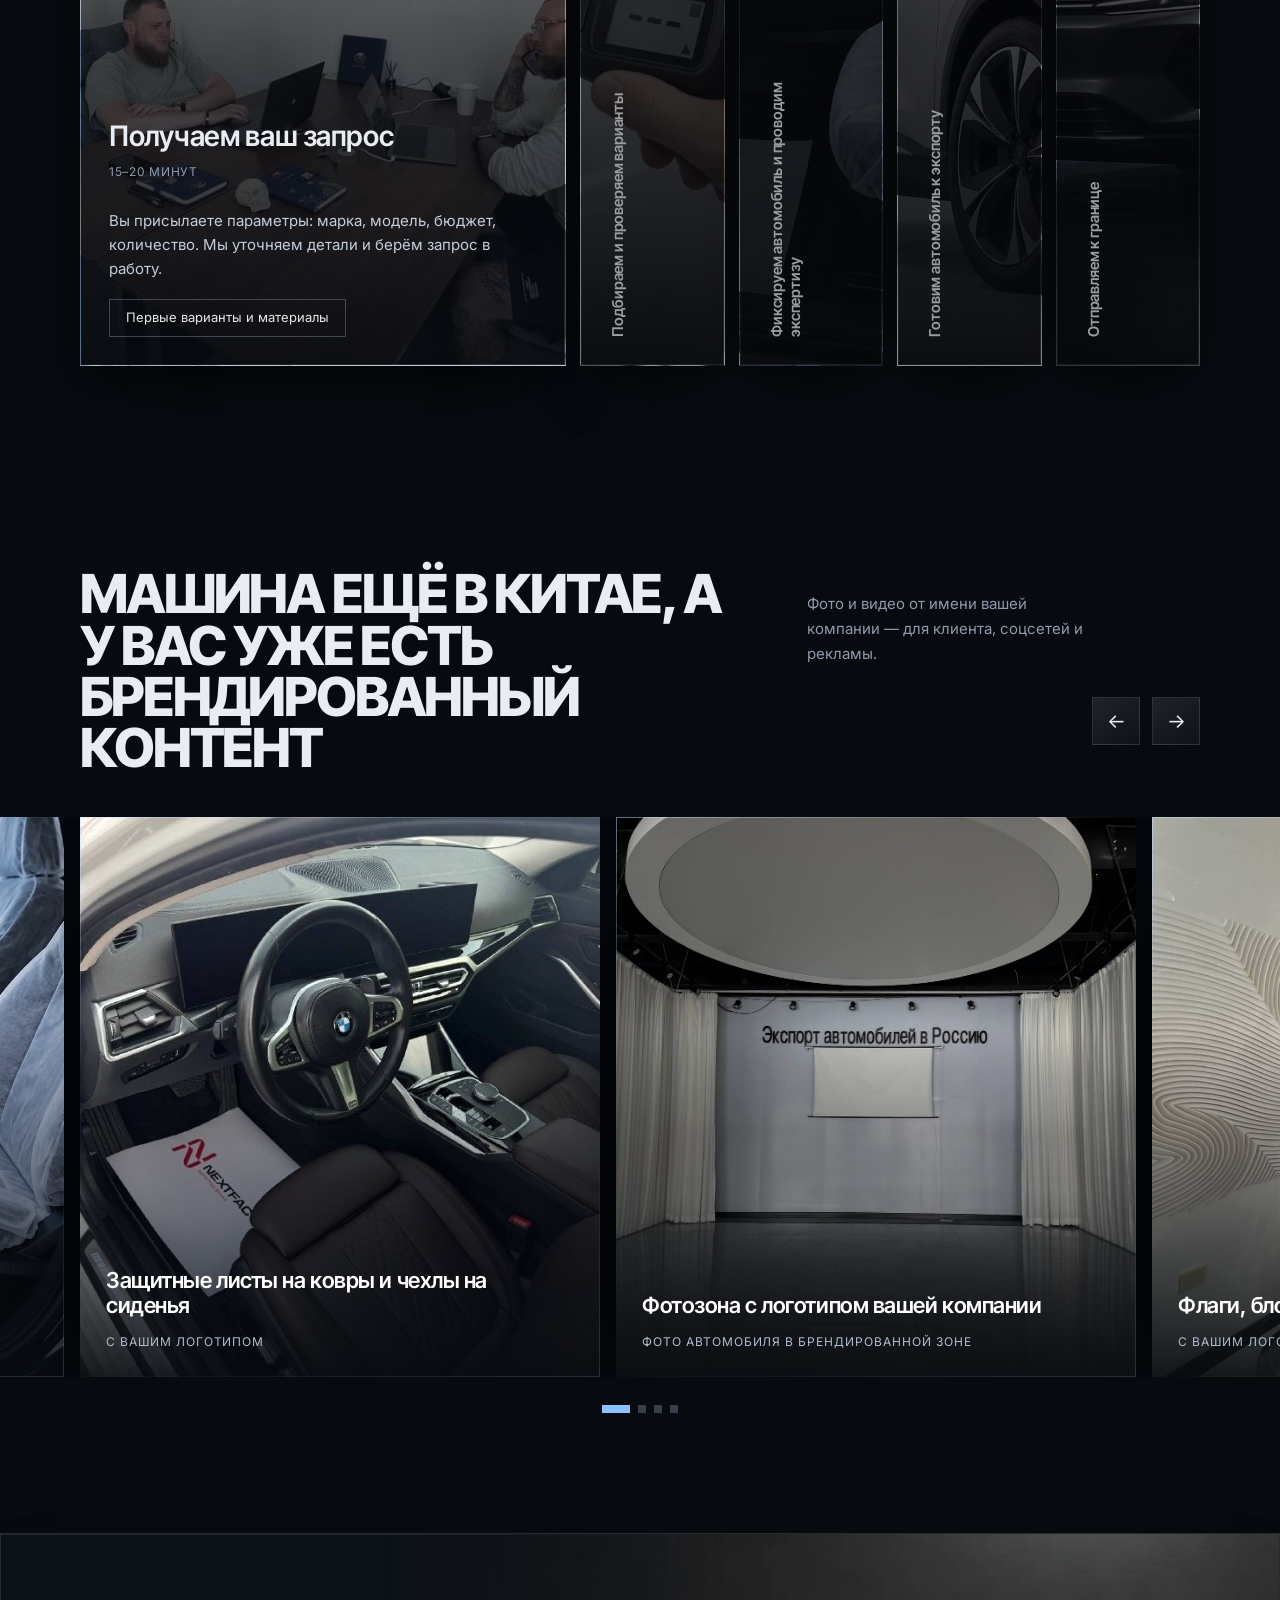
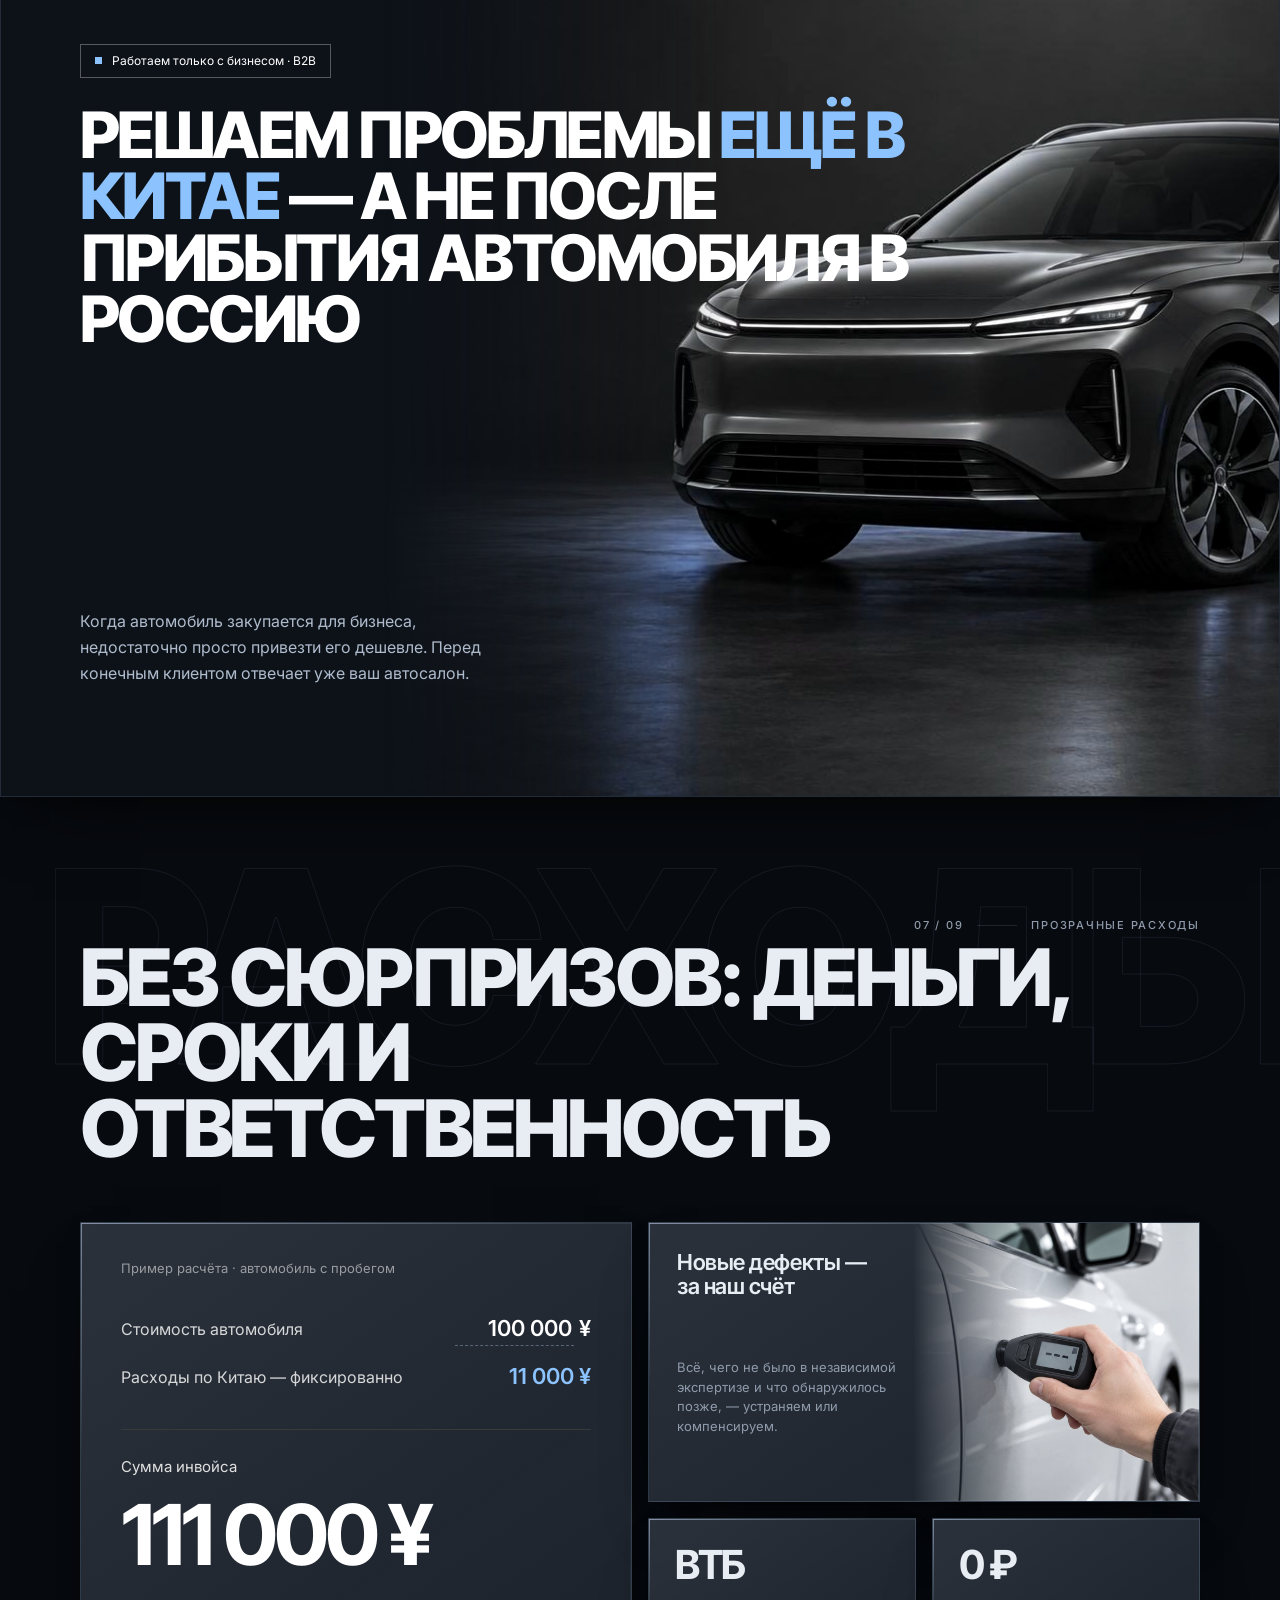
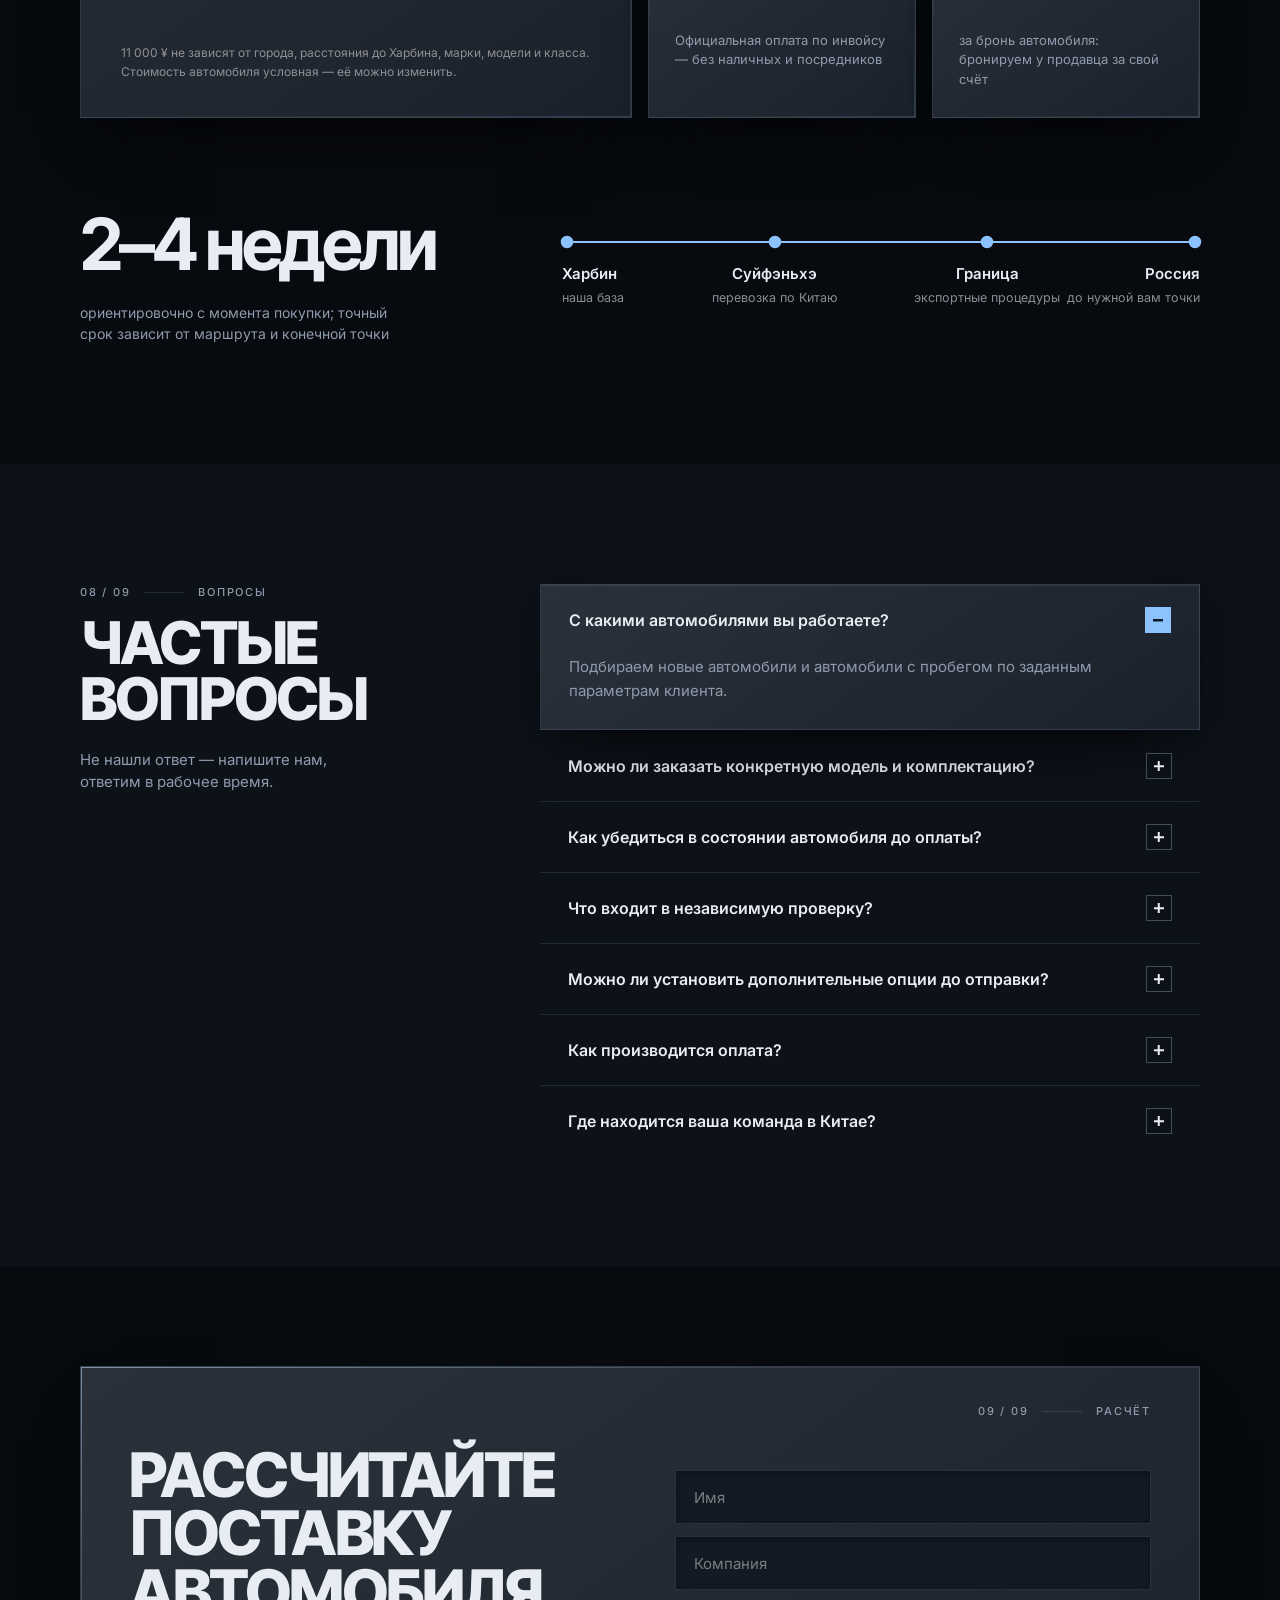
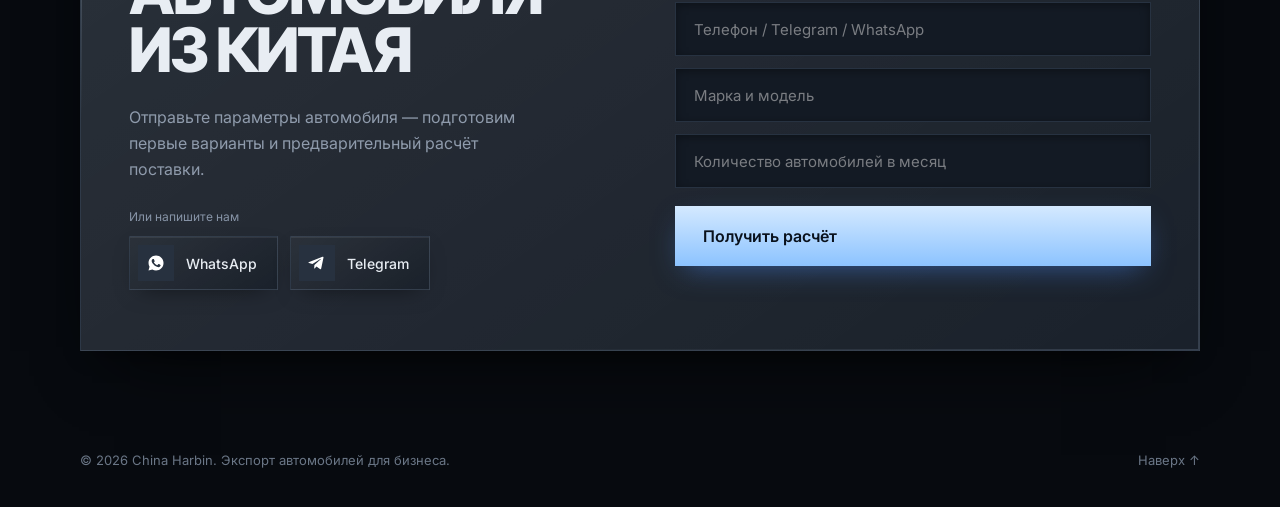
==== commit 43c05708: "Обновить версию кэша файлов до v=6 Co-Authored-By: Claude Sonnet 5.5 <noreply@anthropic.com> Claude-" ====
--- a/index.html
+++ b/index.html
@@ -8,8 +8,8 @@
 <link rel="preconnect" href="https://fonts.googleapis.com">
 <link rel="preconnect" href="https://fonts.gstatic.com" crossorigin>
 <link href="https://fonts.googleapis.com/css2?family=Inter+Tight:wght@300;600;700;800&family=Inter:wght@400;500;600;700;800&display=swap&subset=cyrillic" rel="stylesheet">
-<link rel="stylesheet" href="style.css?v=5">
-<link rel="stylesheet" href="dark.css?v=5">
+<link rel="stylesheet" href="style.css?v=6">
+<link rel="stylesheet" href="dark.css?v=6">
 </head>
 <body>
 
@@ -326,7 +326,7 @@
   </div>
 </footer>
 
-<script src="main.js?v=5"></script>
-<script src="fx.js?v=5"></script>
+<script src="main.js?v=6"></script>
+<script src="fx.js?v=6"></script>
 </body>
 </html>
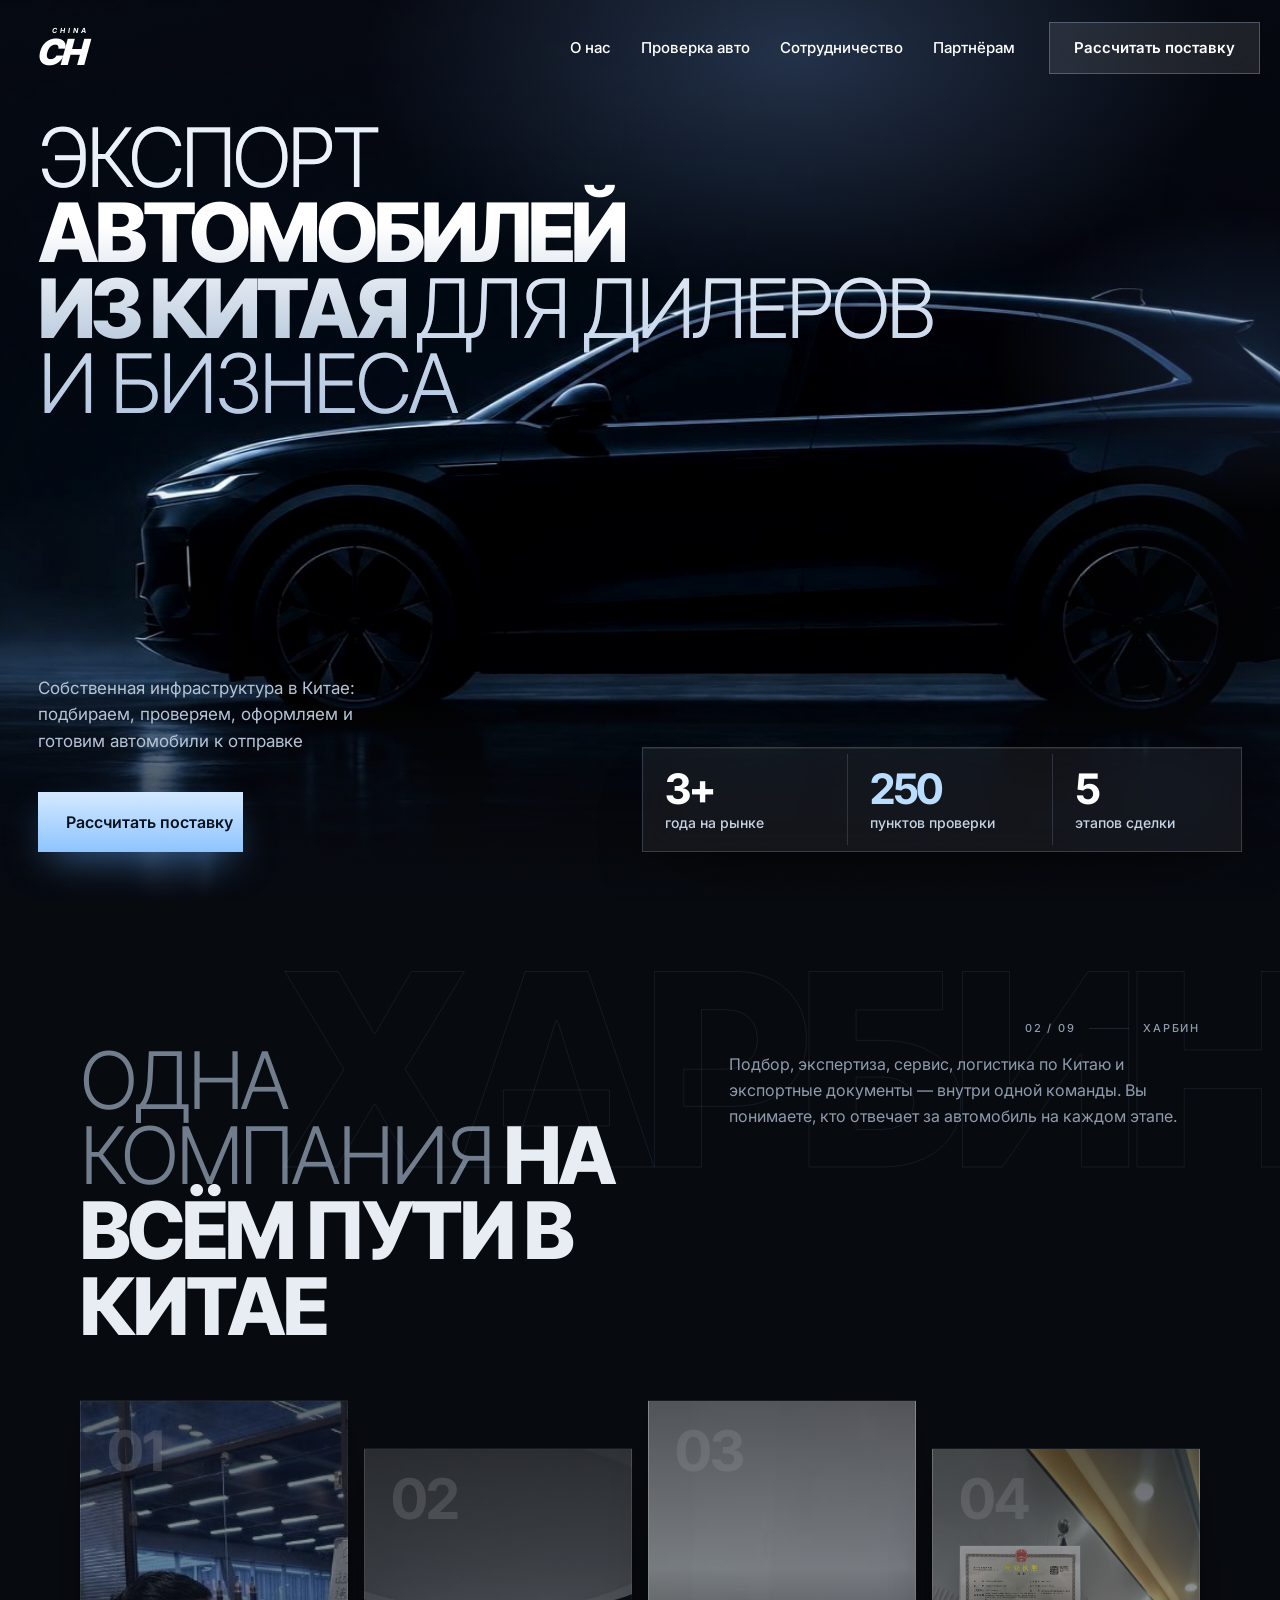
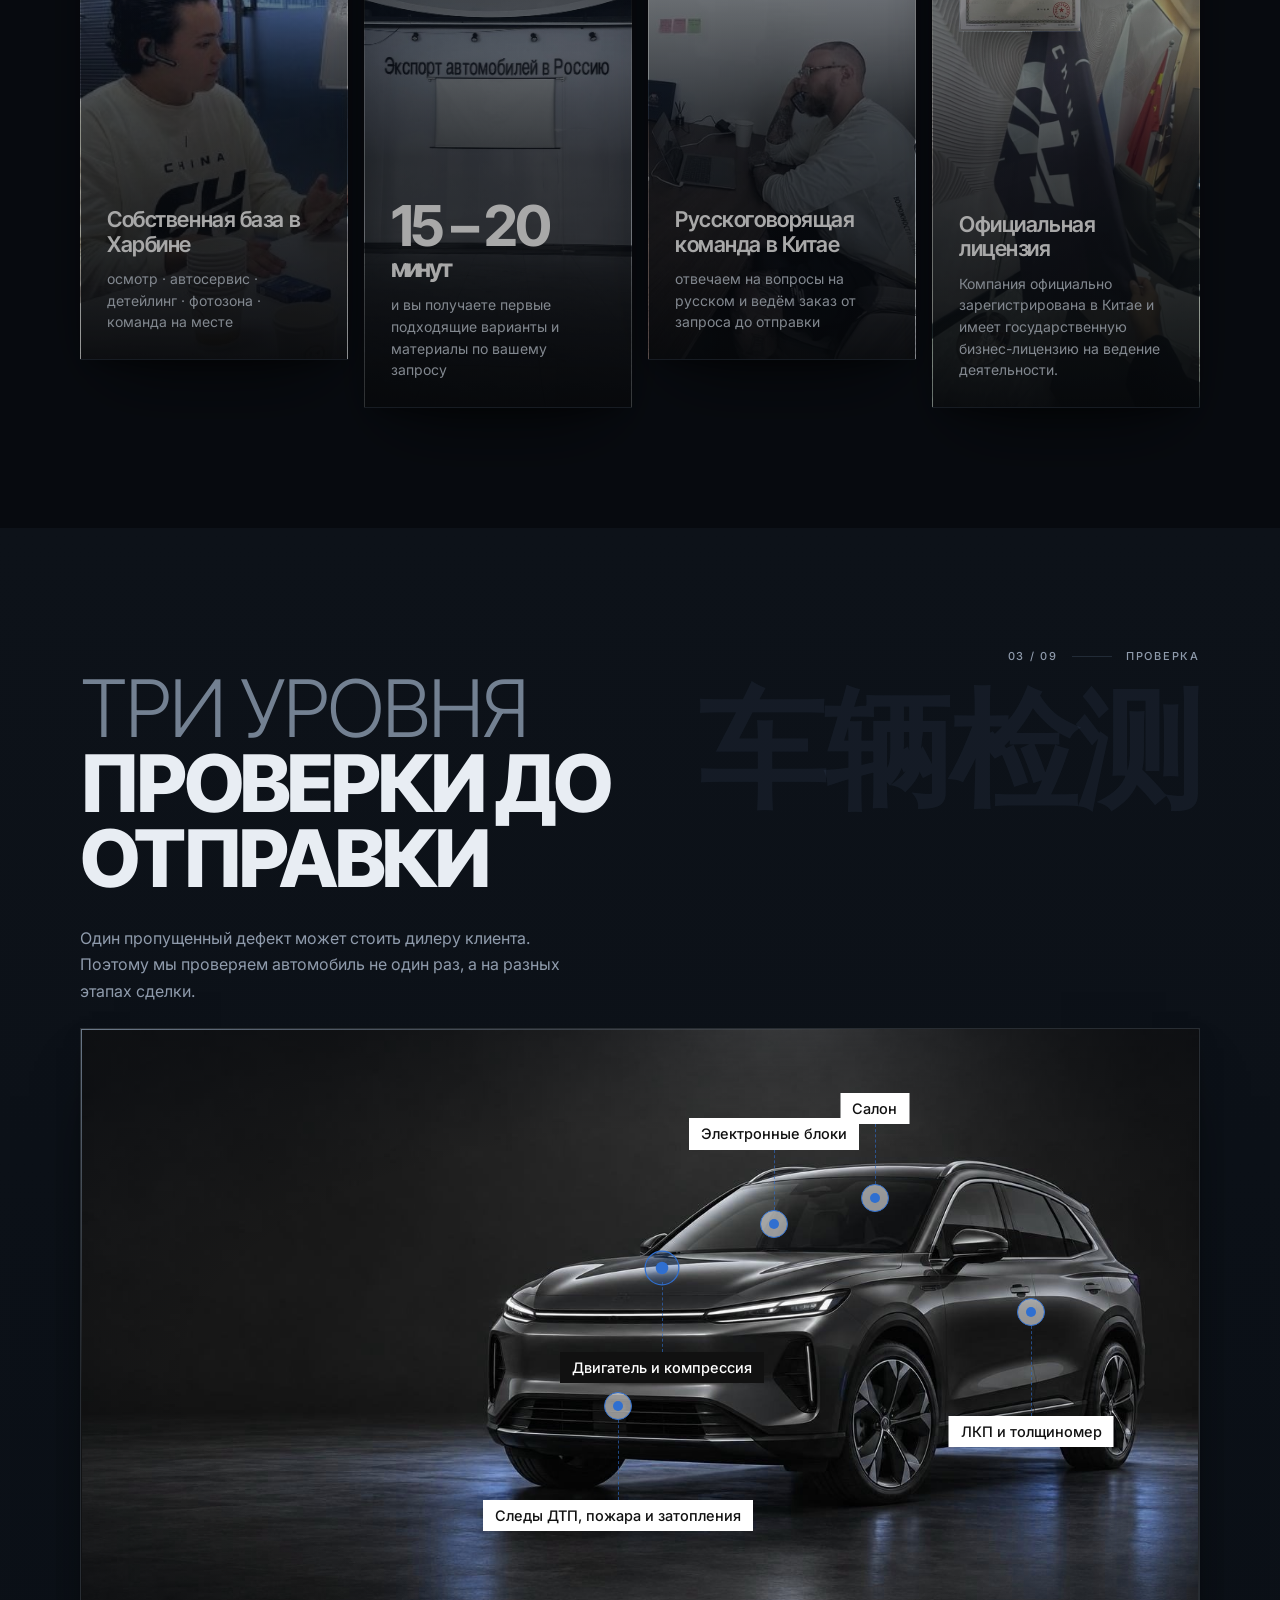
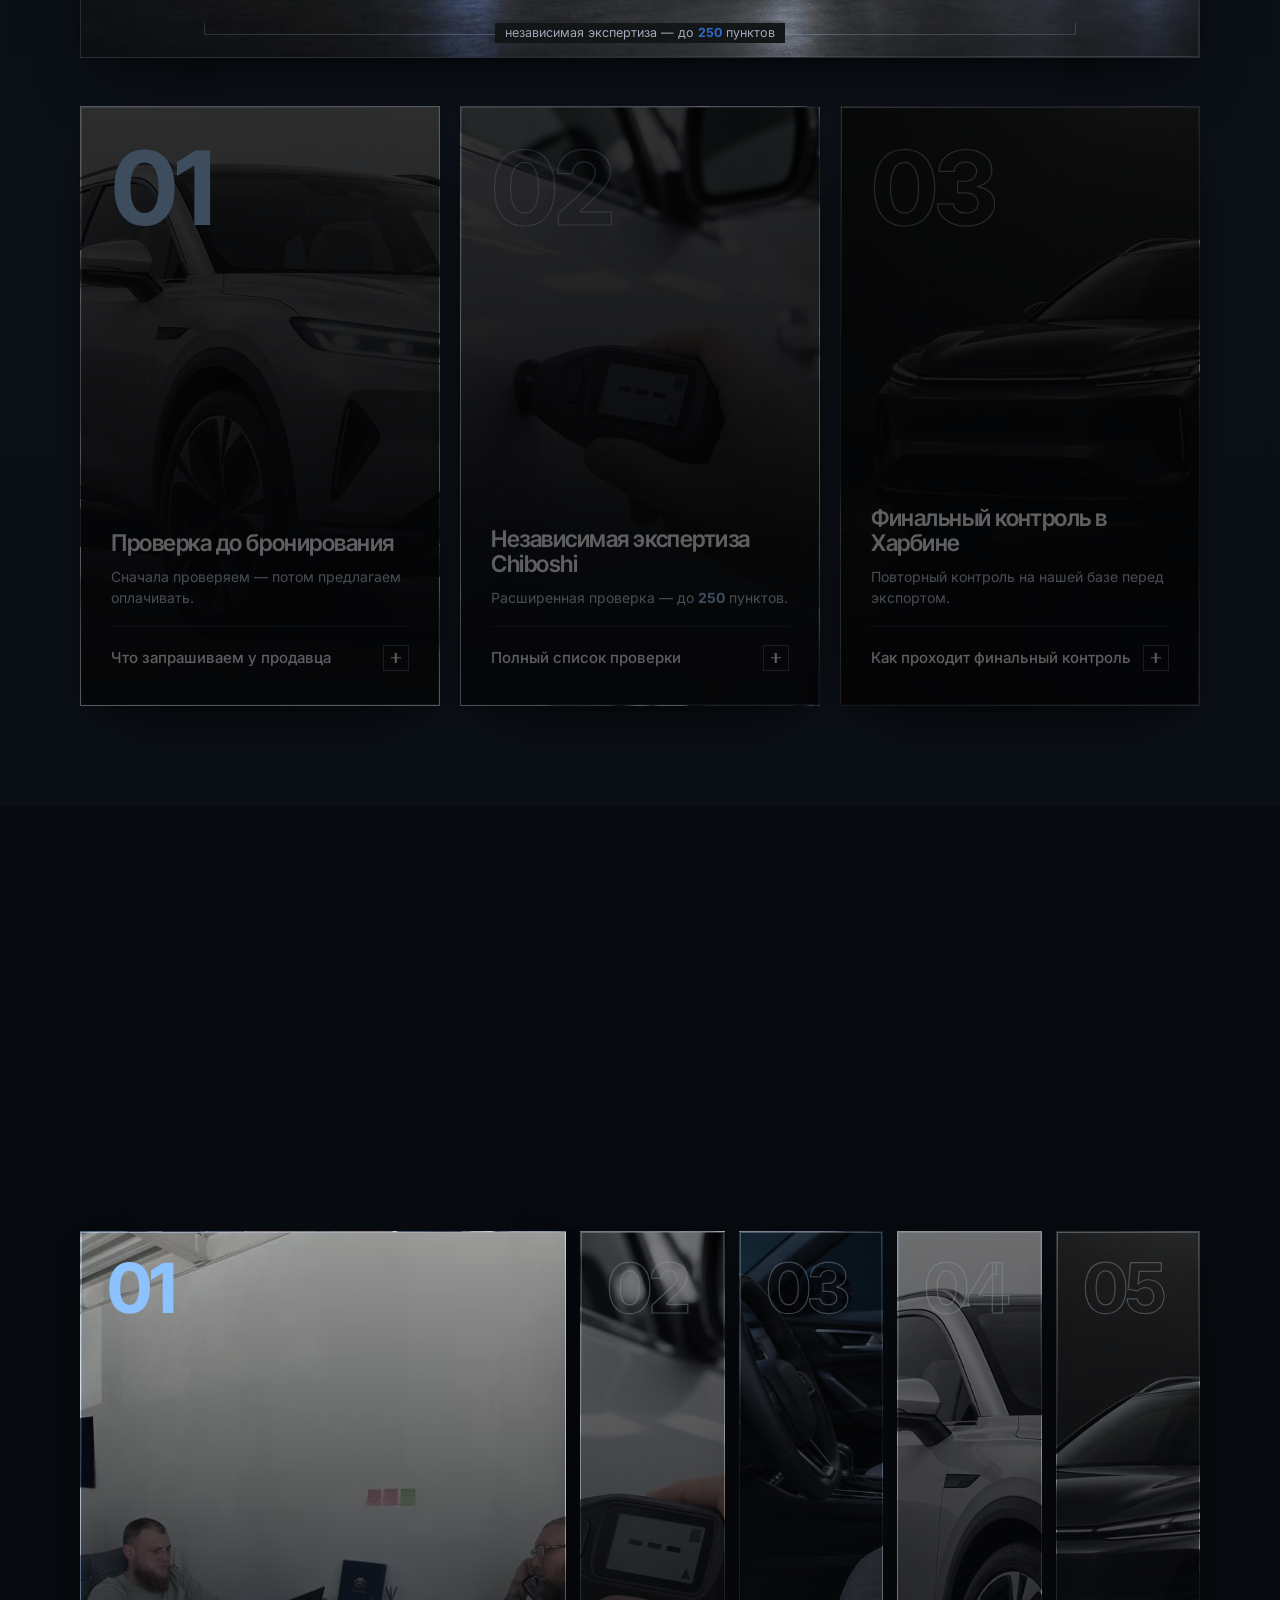
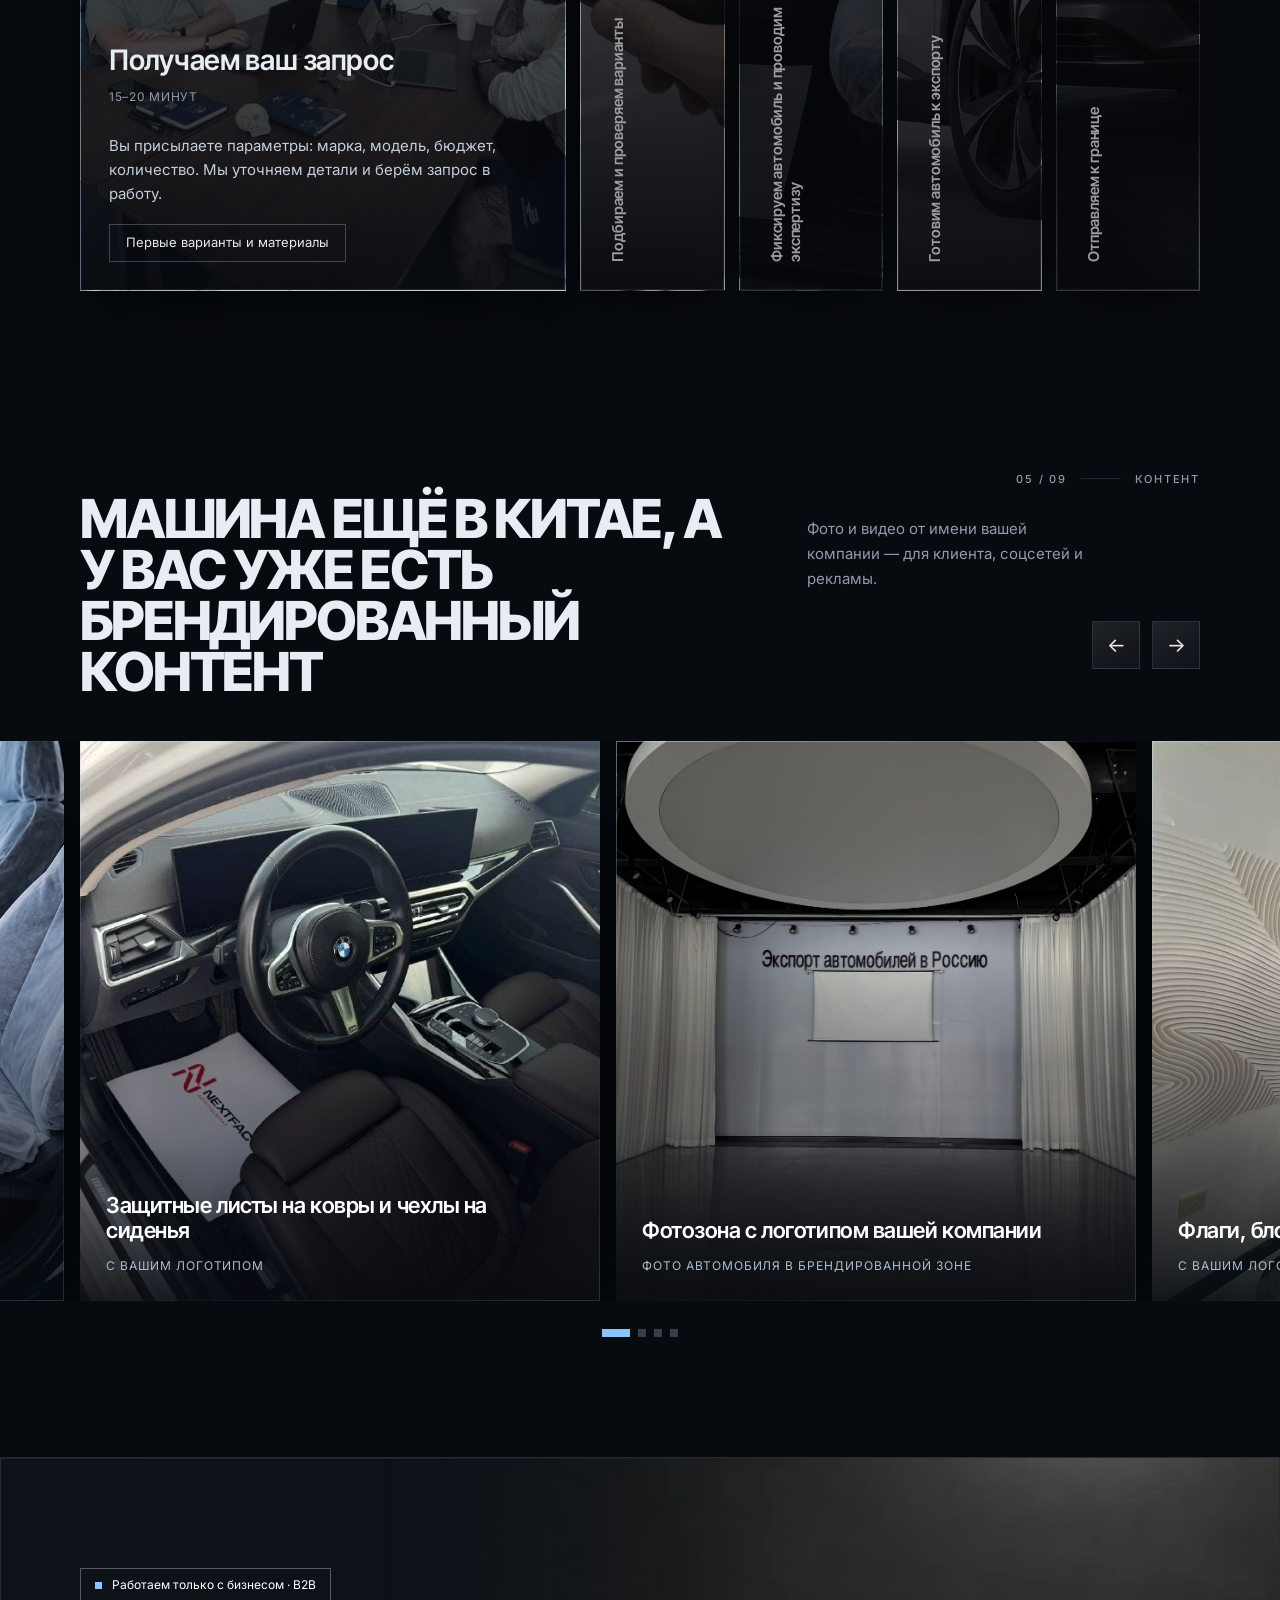
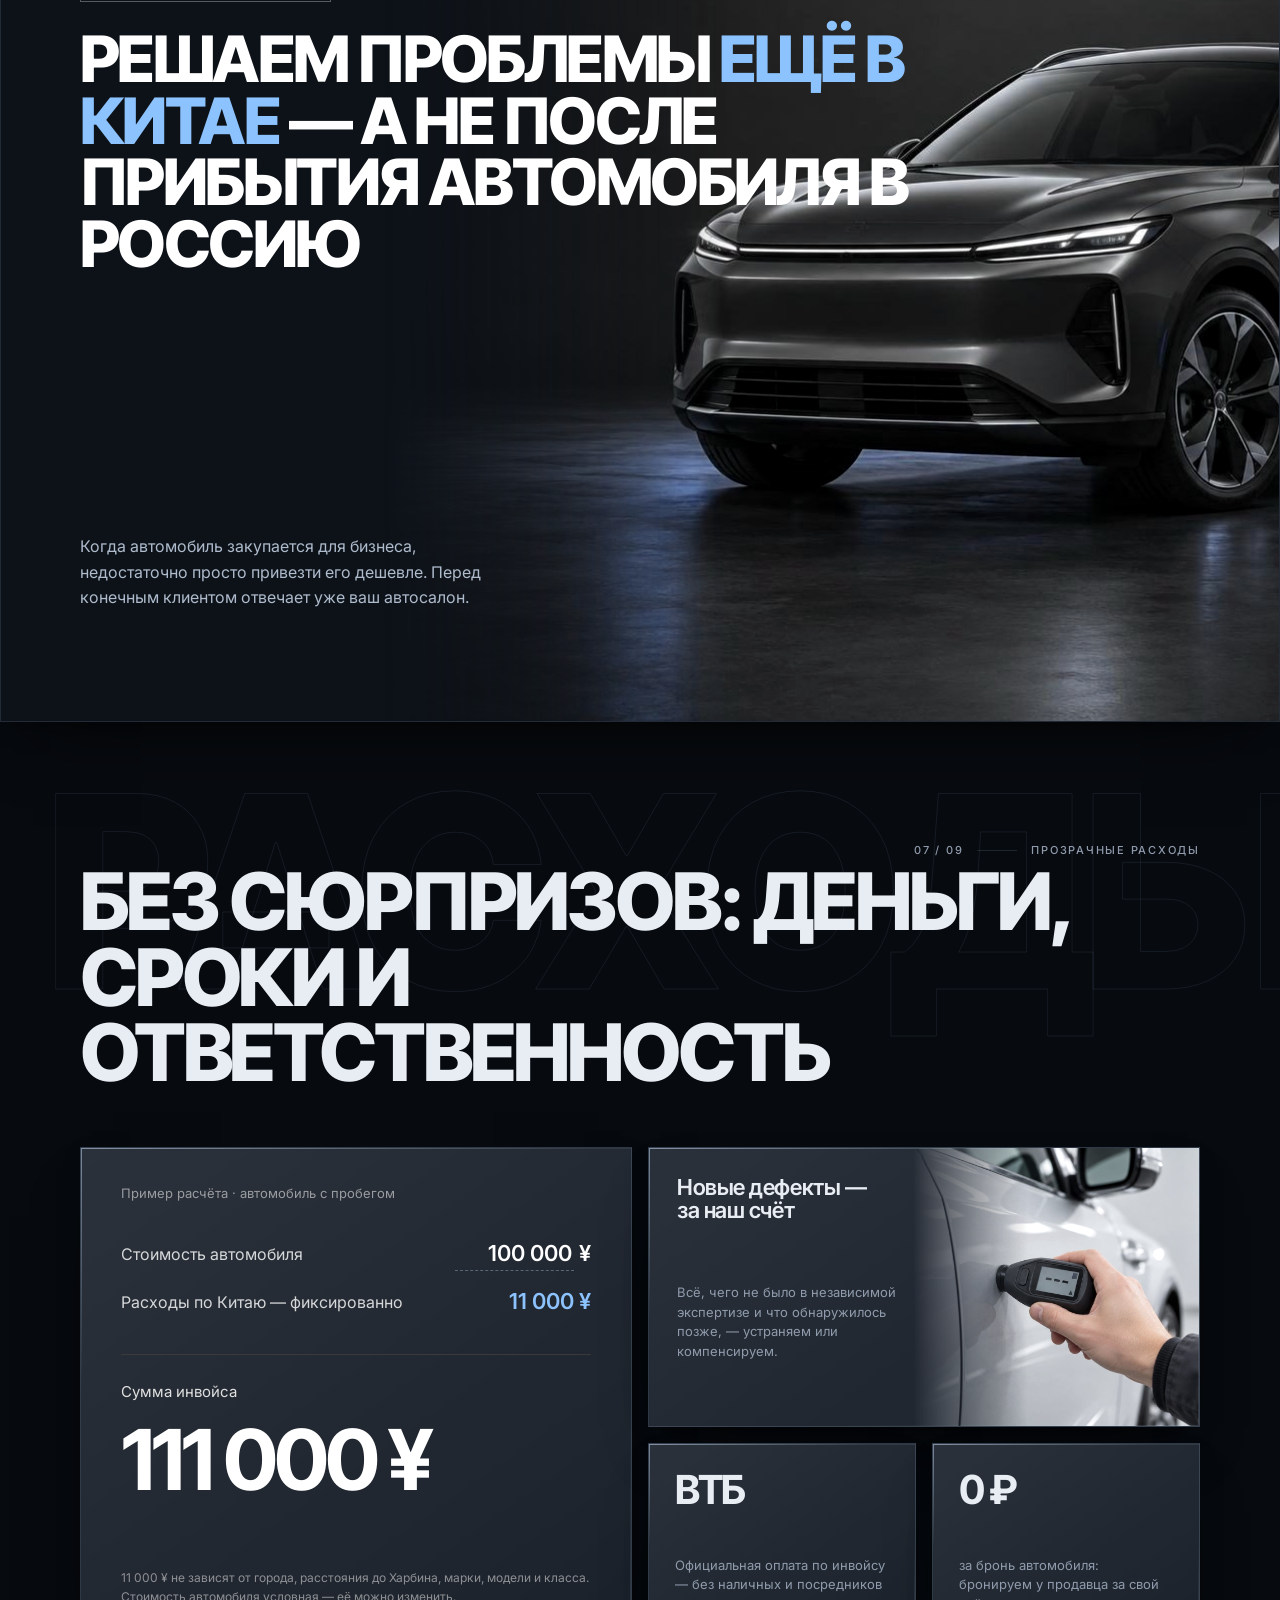
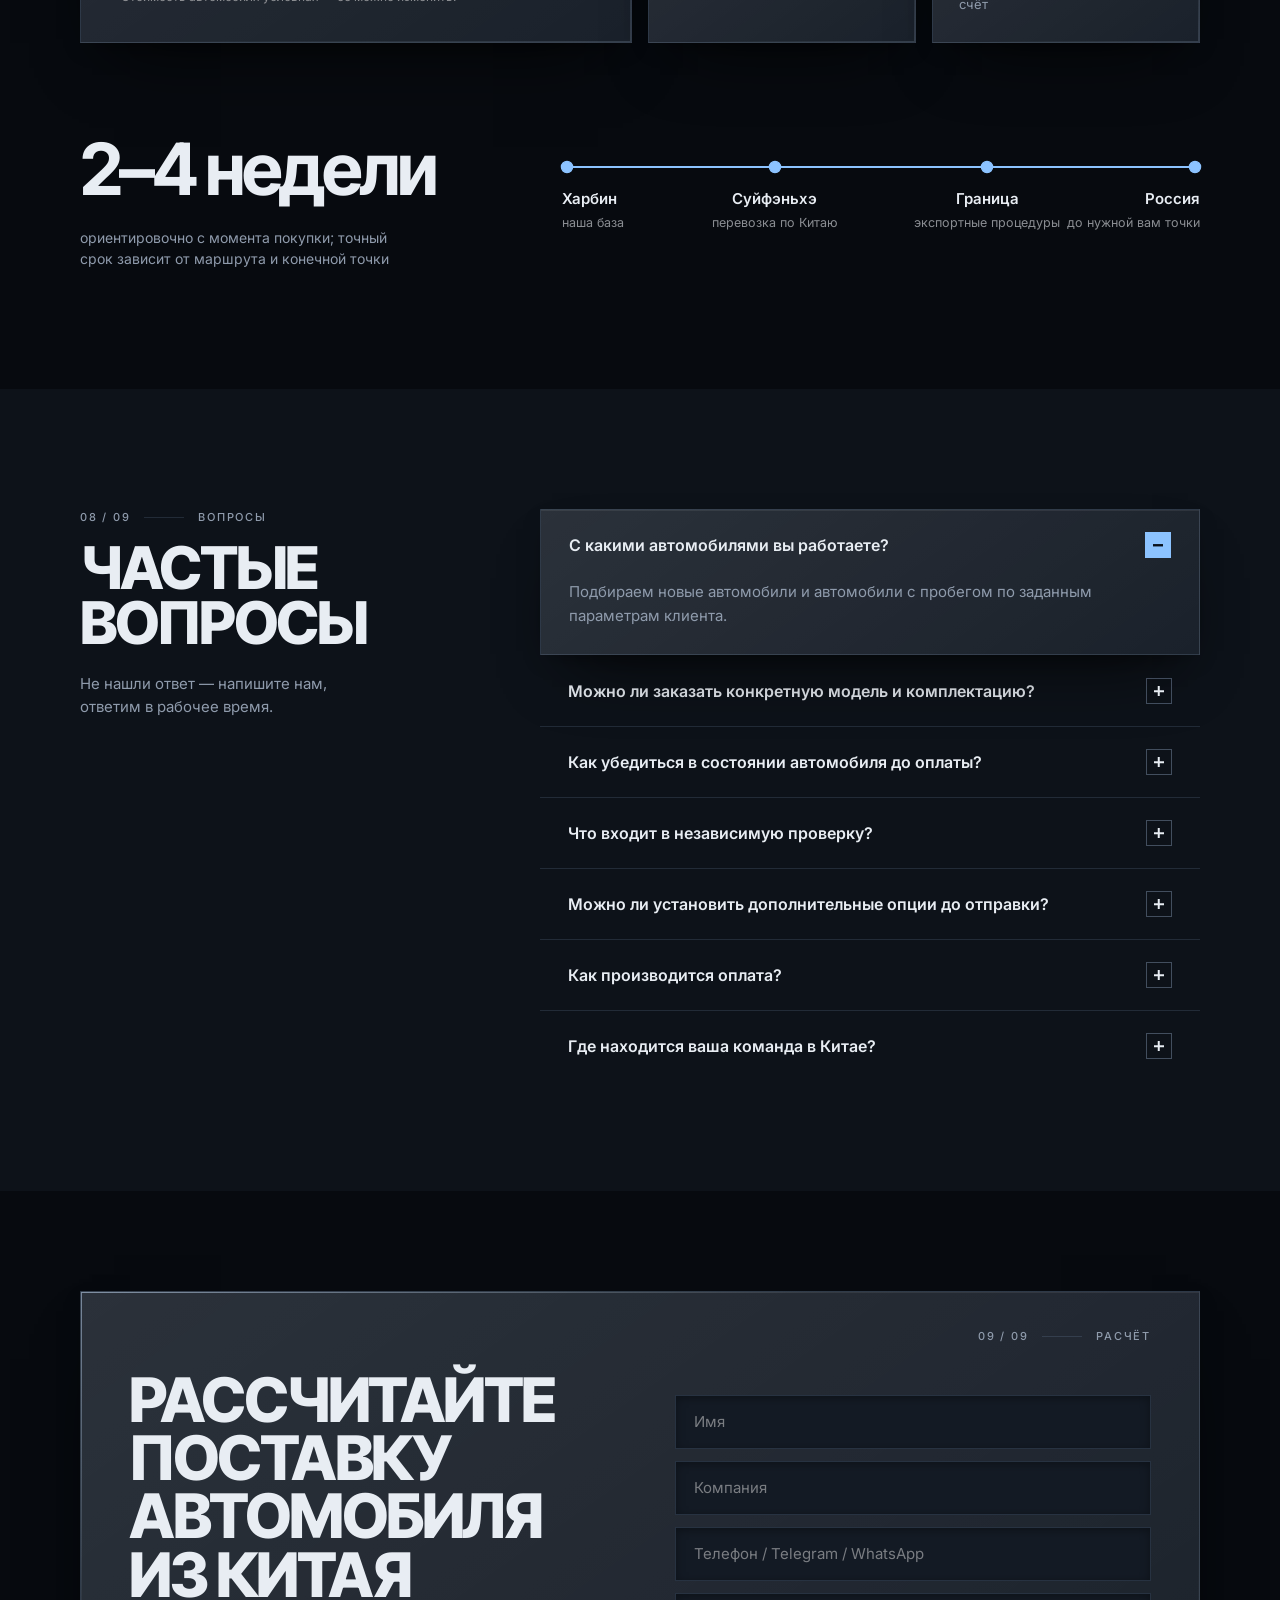
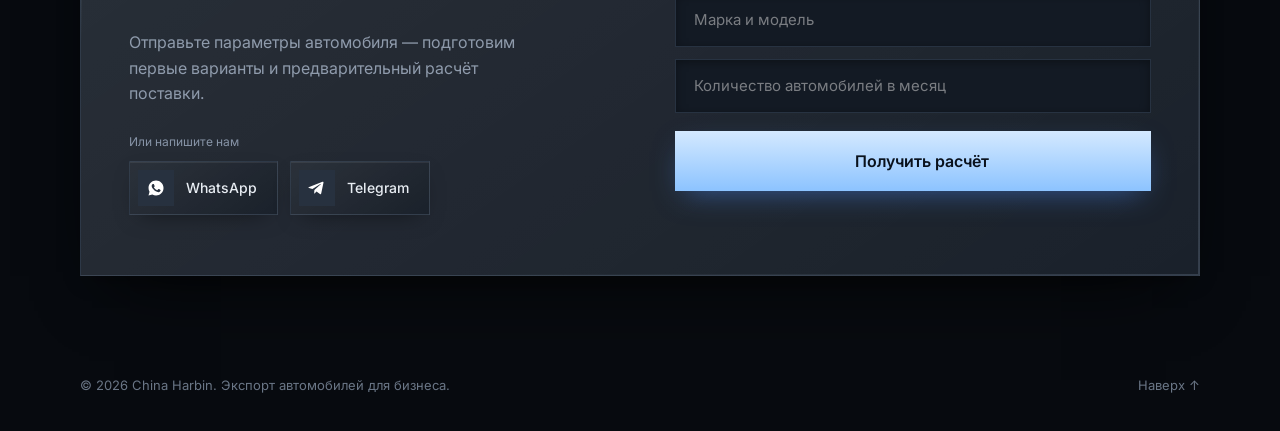
==== commit 0f4523af: "Шапка: убрать квадрат в кнопке «Рассчитать поставку» Co-Authored-By: Claude Sonnet 5.5 <noreply@anth" ====
--- a/index.html
+++ b/index.html
@@ -24,7 +24,7 @@
       <a href="#check">Проверка авто</a>
       <a href="#partner">Сотрудничество</a>
       <a href="partners.html">Партнёрам</a>
-      <a class="btn btn--dark nav__cta" href="#calc"><i class="dot"></i>Рассчитать поставку</a>
+      <a class="btn btn--dark nav__cta" href="#calc">Рассчитать поставку</a>
     </nav>
     <button class="burger" id="burger" aria-label="Открыть меню" aria-expanded="false" aria-controls="nav"><span></span><span></span></button>
   </div>
--- a/dark.css
+++ b/dark.css
@@ -496,3 +496,9 @@
 .poster.is-open .poster__t,.poster.is-open .poster__tag{animation:titleOpen .5s var(--ease) .15s both}
 .poster:not(.is-open) .poster__t{animation:titleClose .35s ease both}
 .poster__n{transition:color .4s,-webkit-text-stroke-width .4s,-webkit-text-stroke-color .4s}
+
+/* большая кнопка: текст по центру, когда стрелки нет */
+.btn--lg{justify-content:center}
+
+/* кнопка в шапке: текст по центру */
+.nav__cta{justify-content:center;text-align:center}
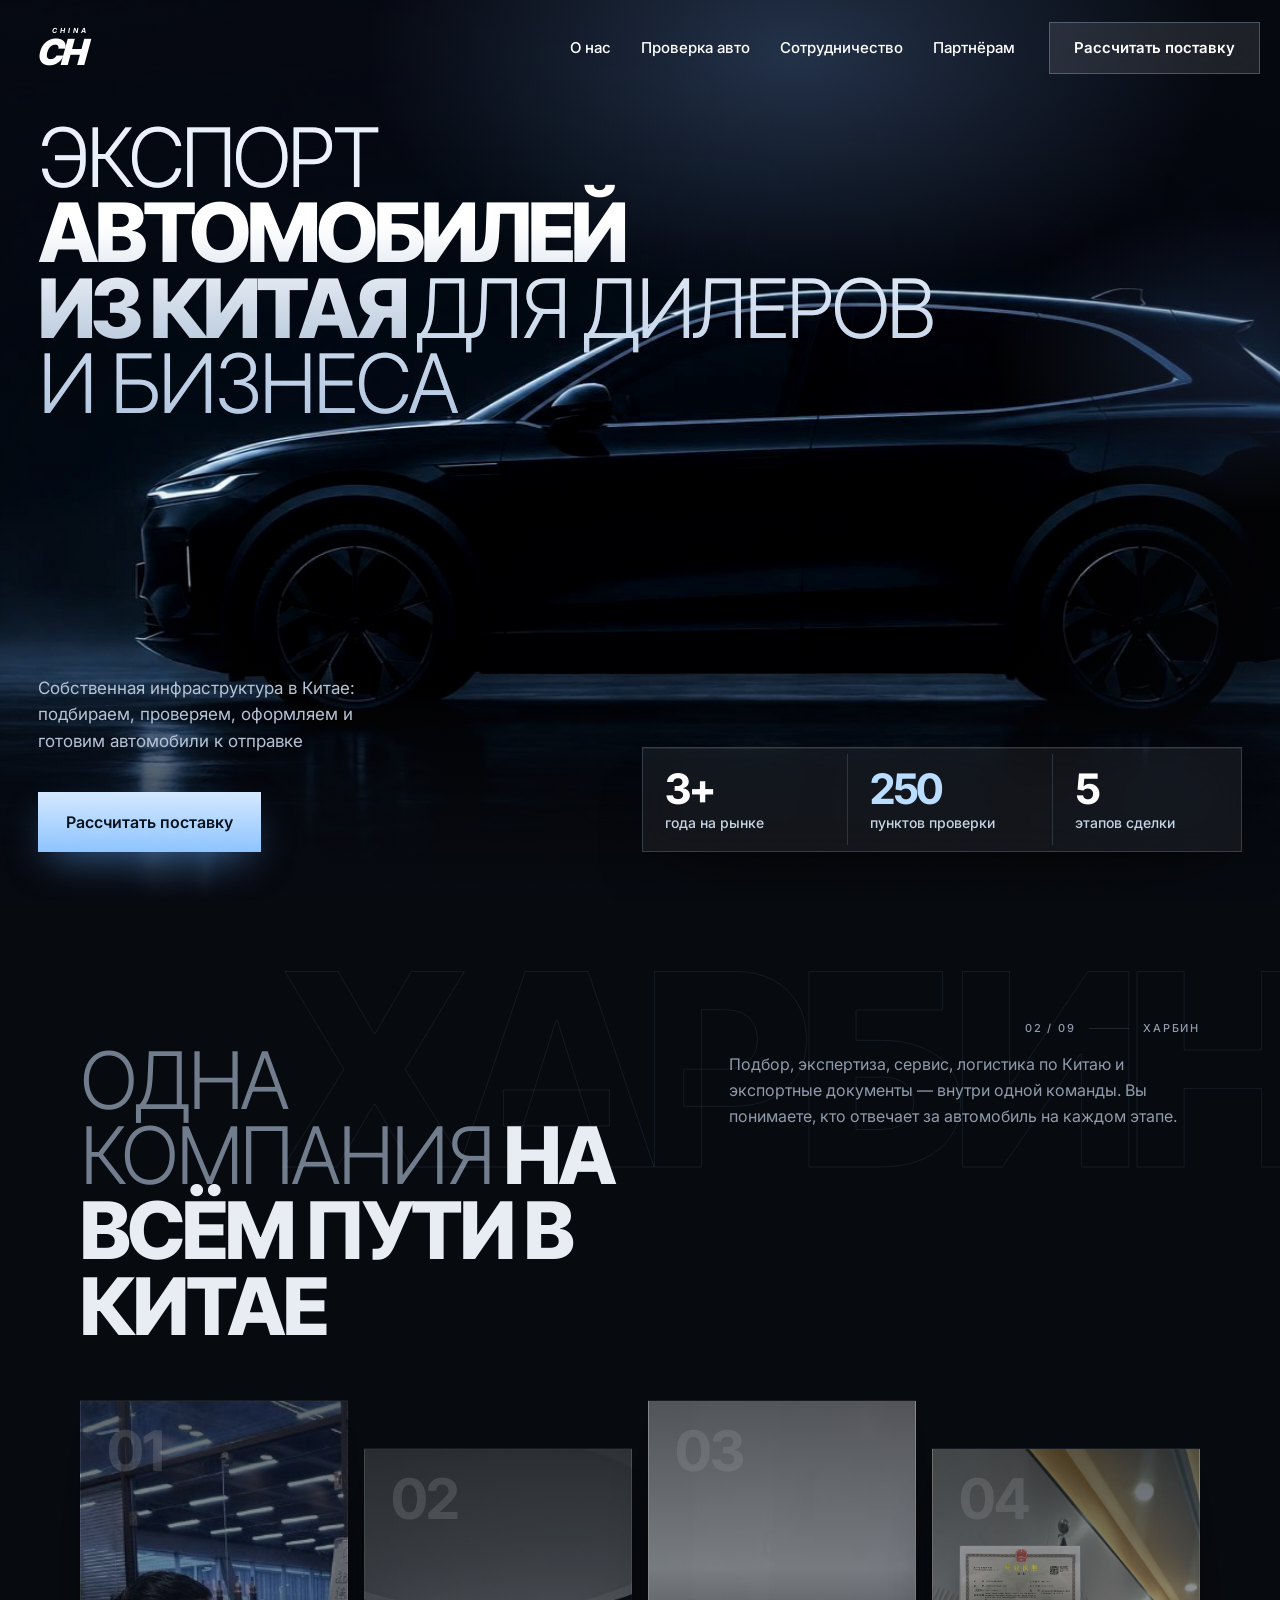
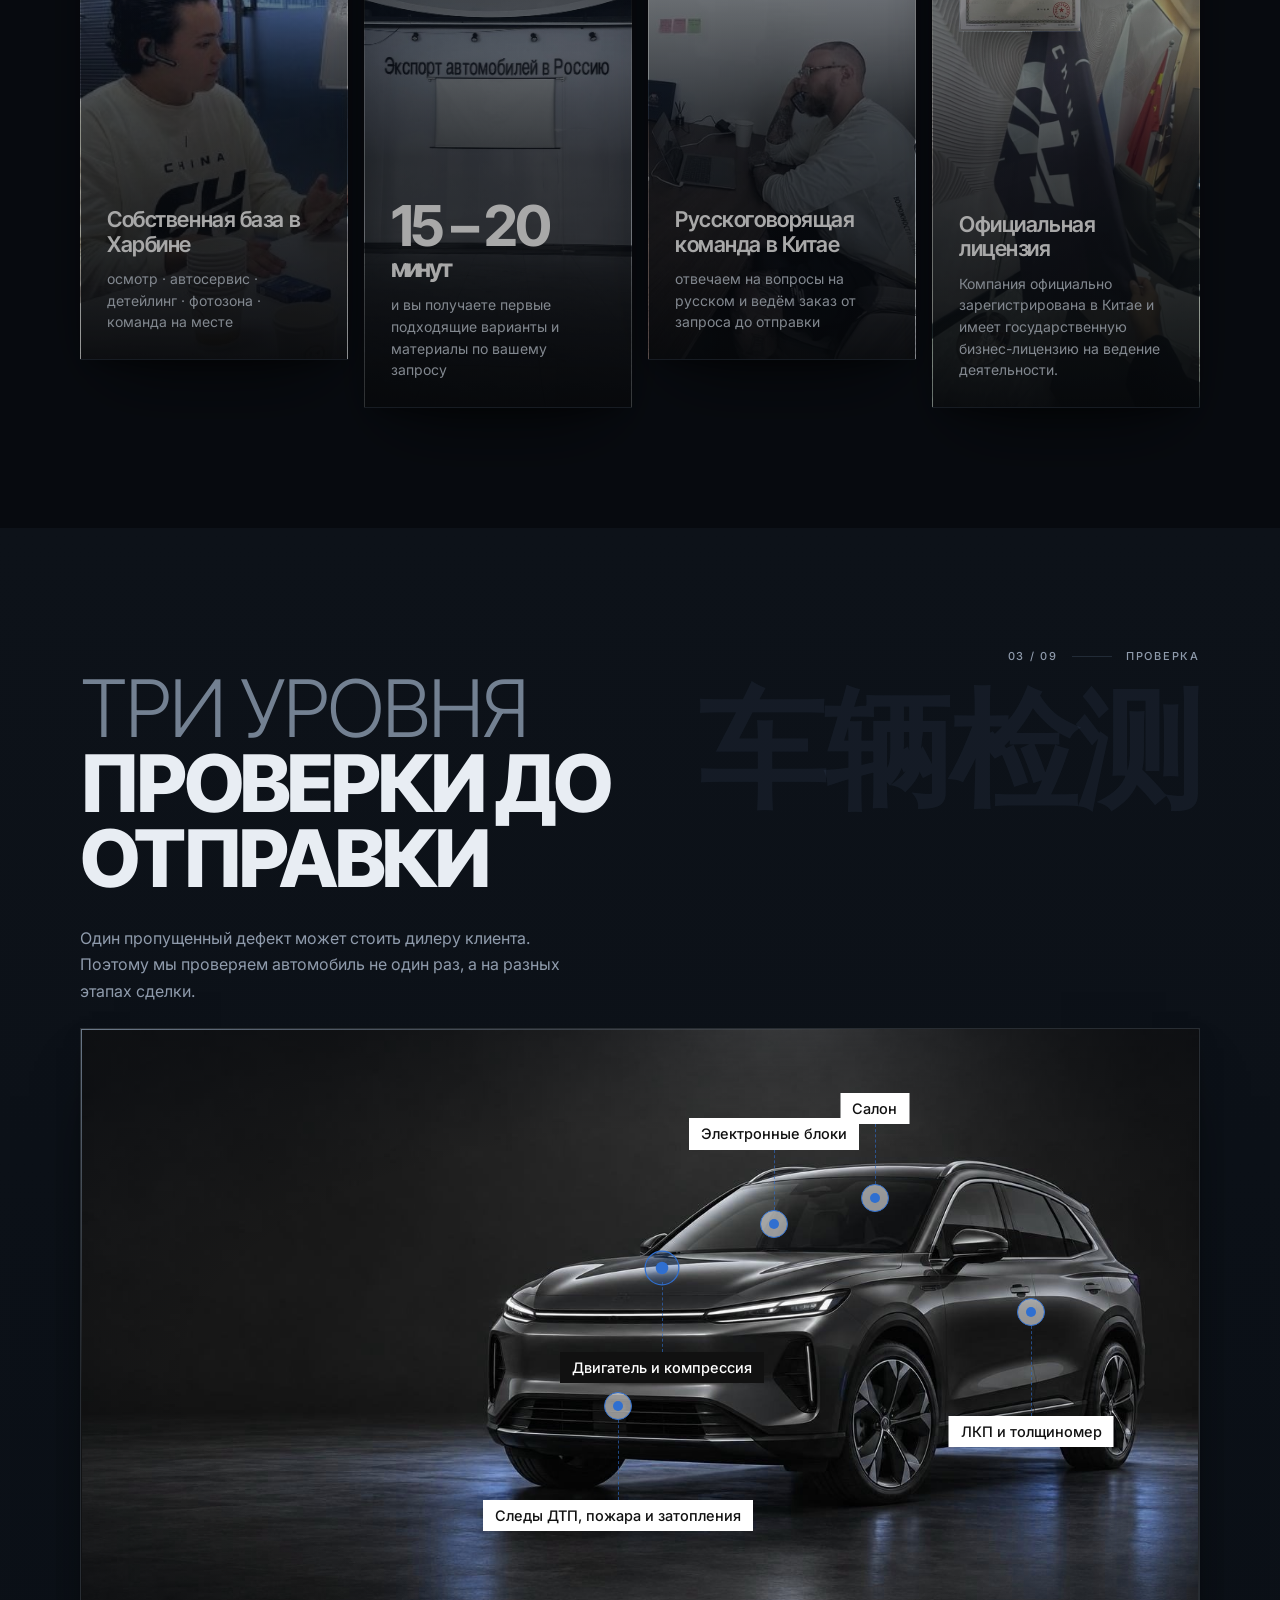
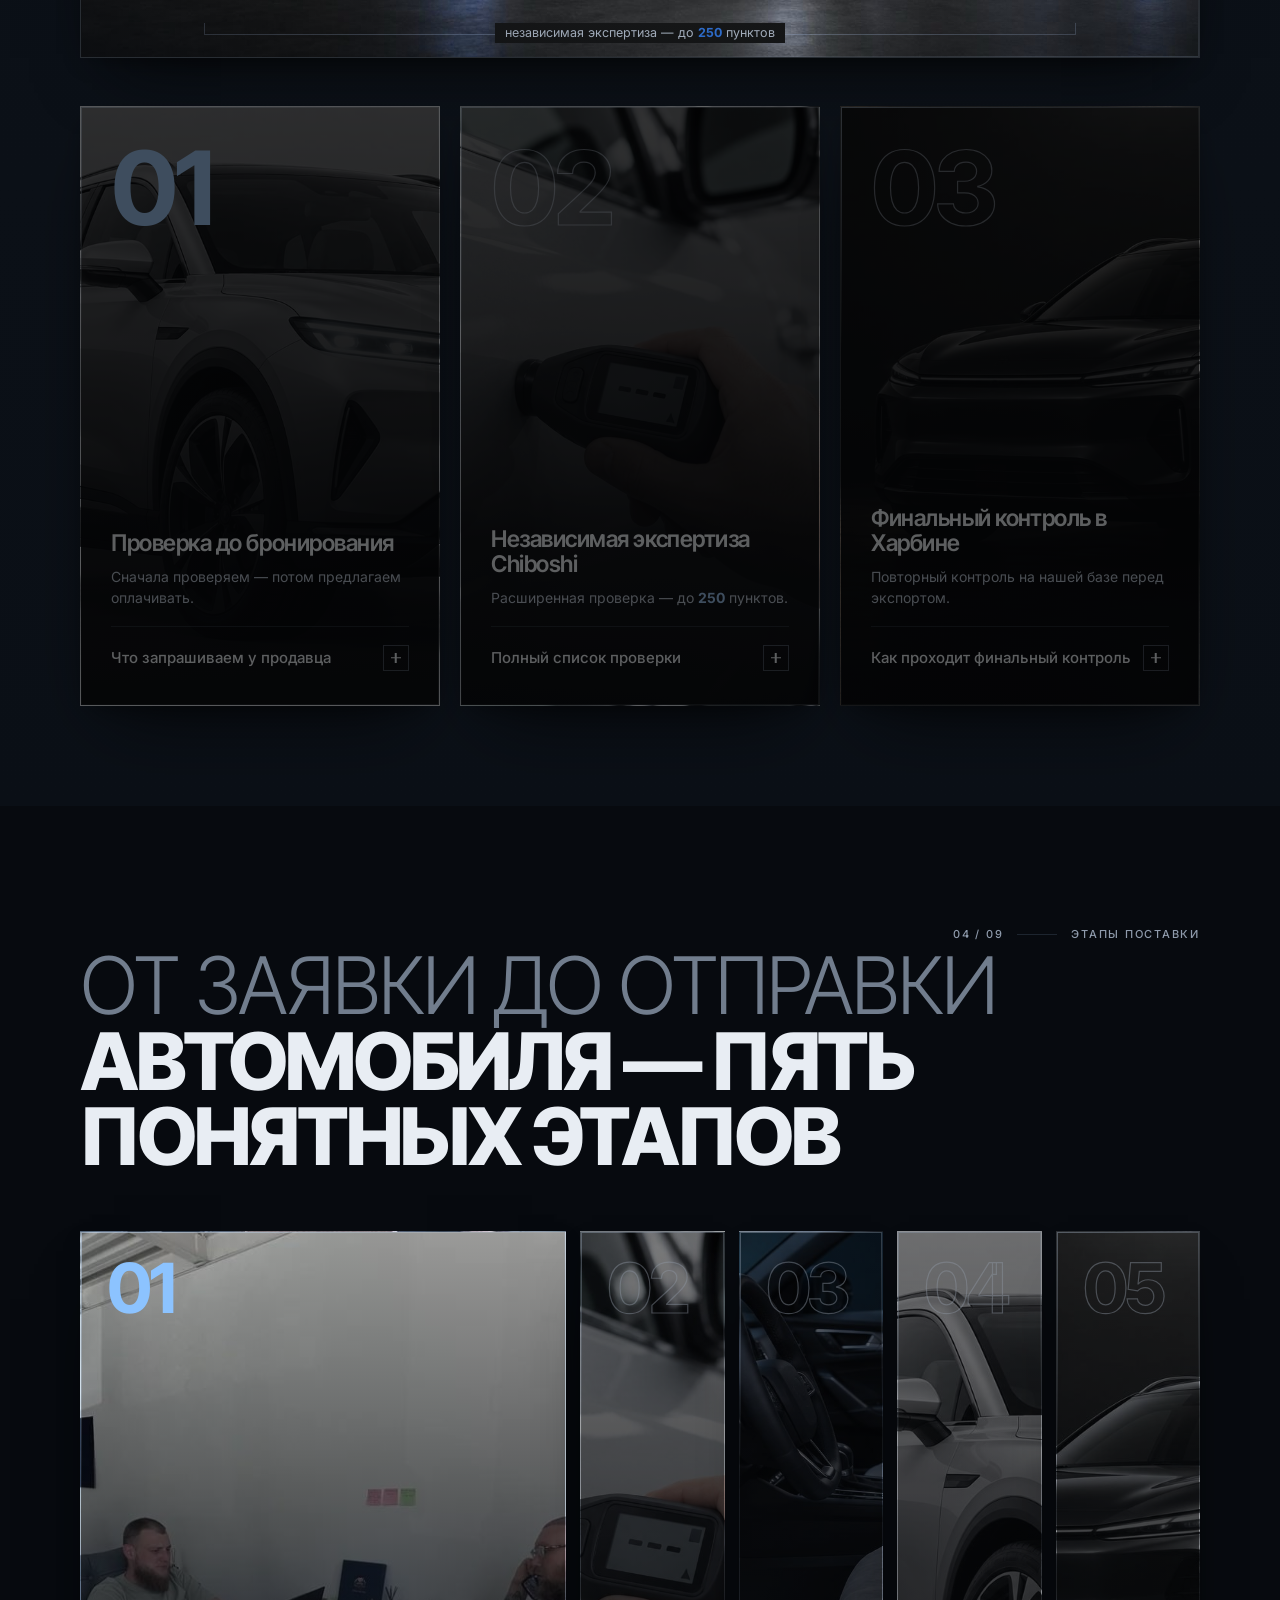
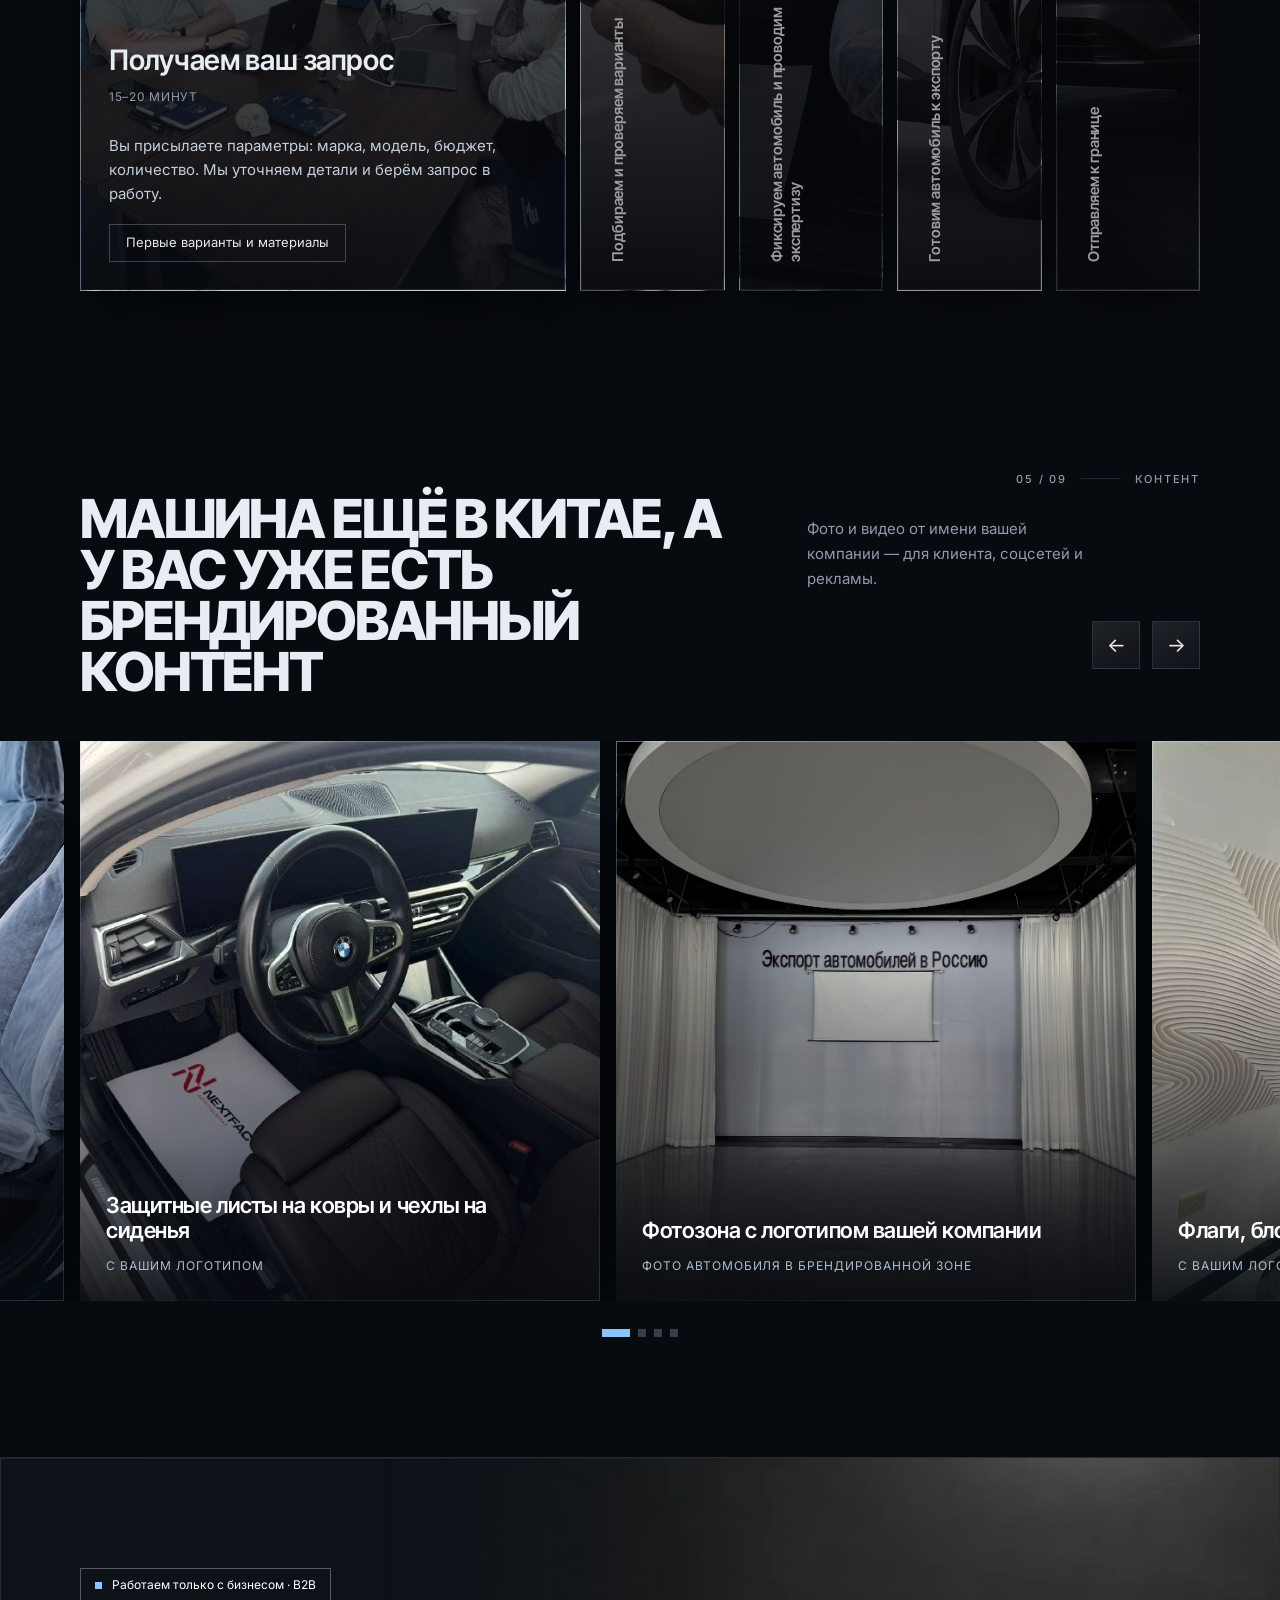
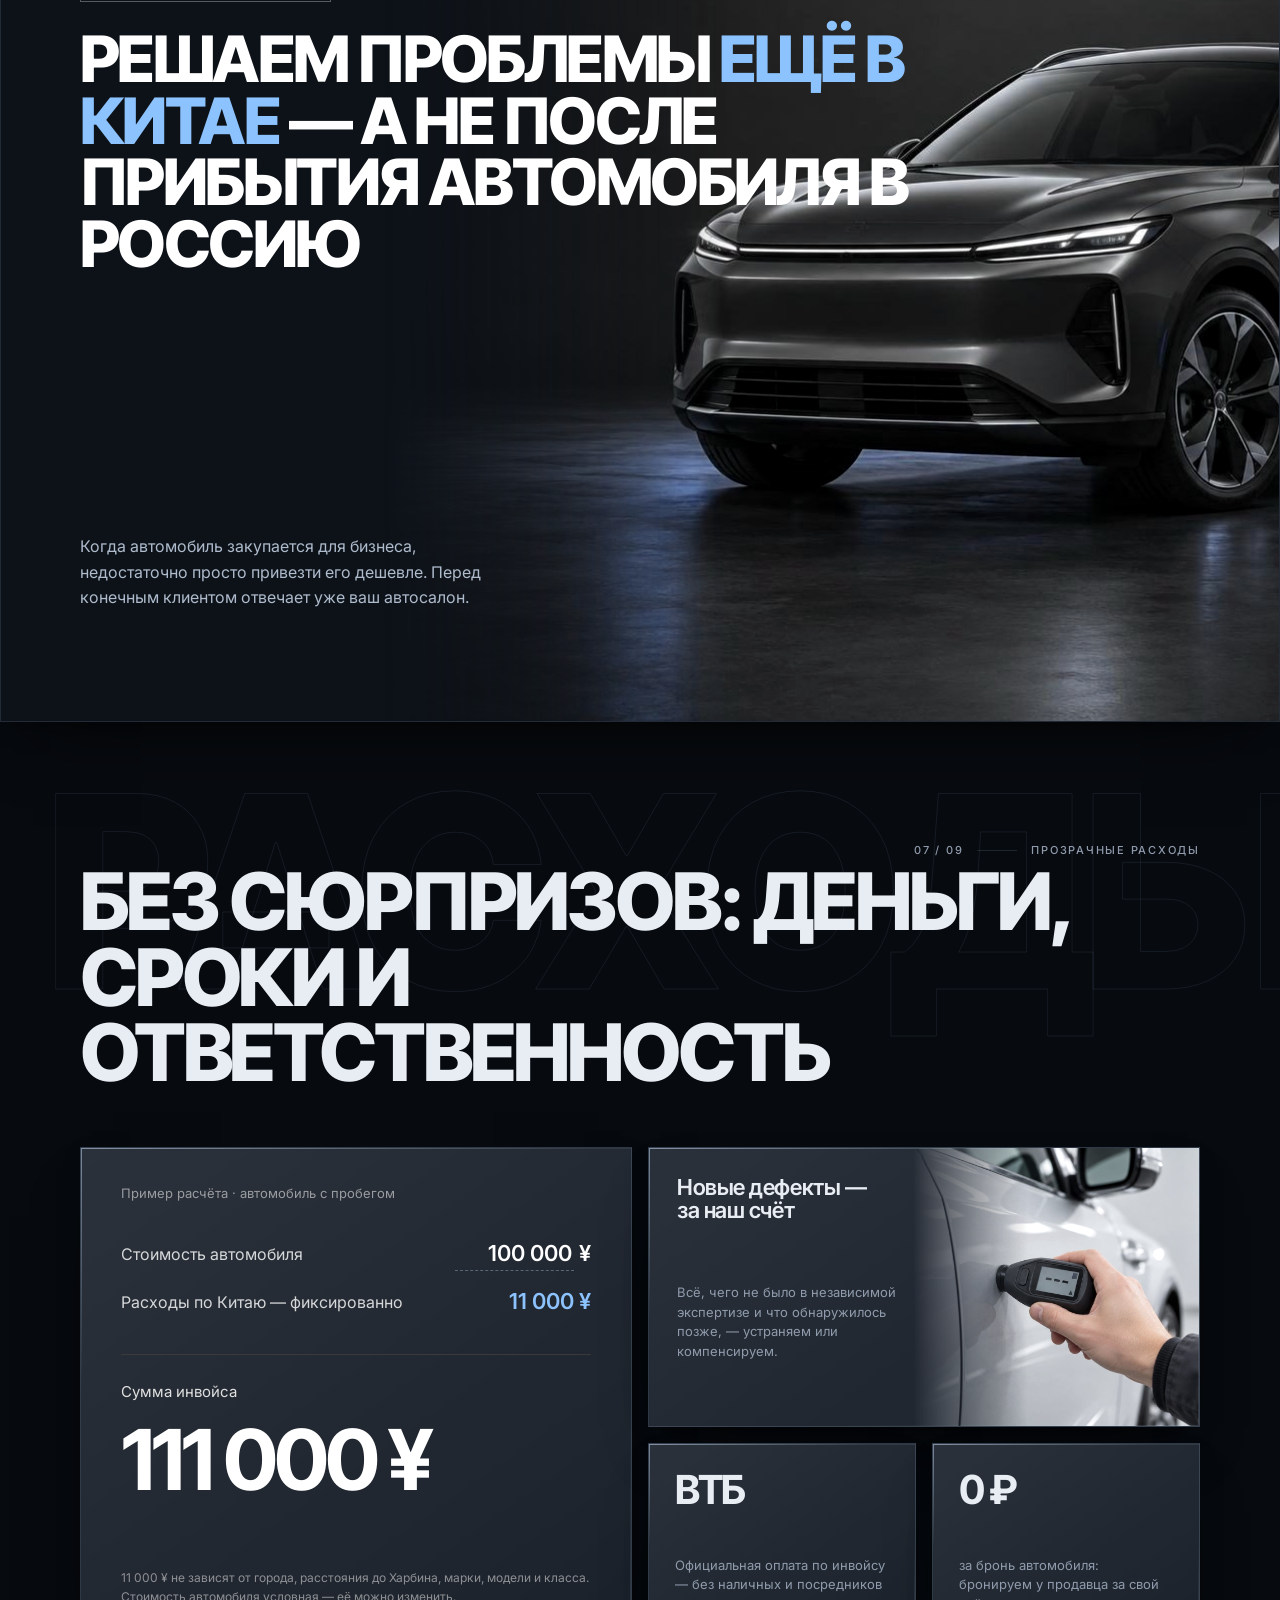
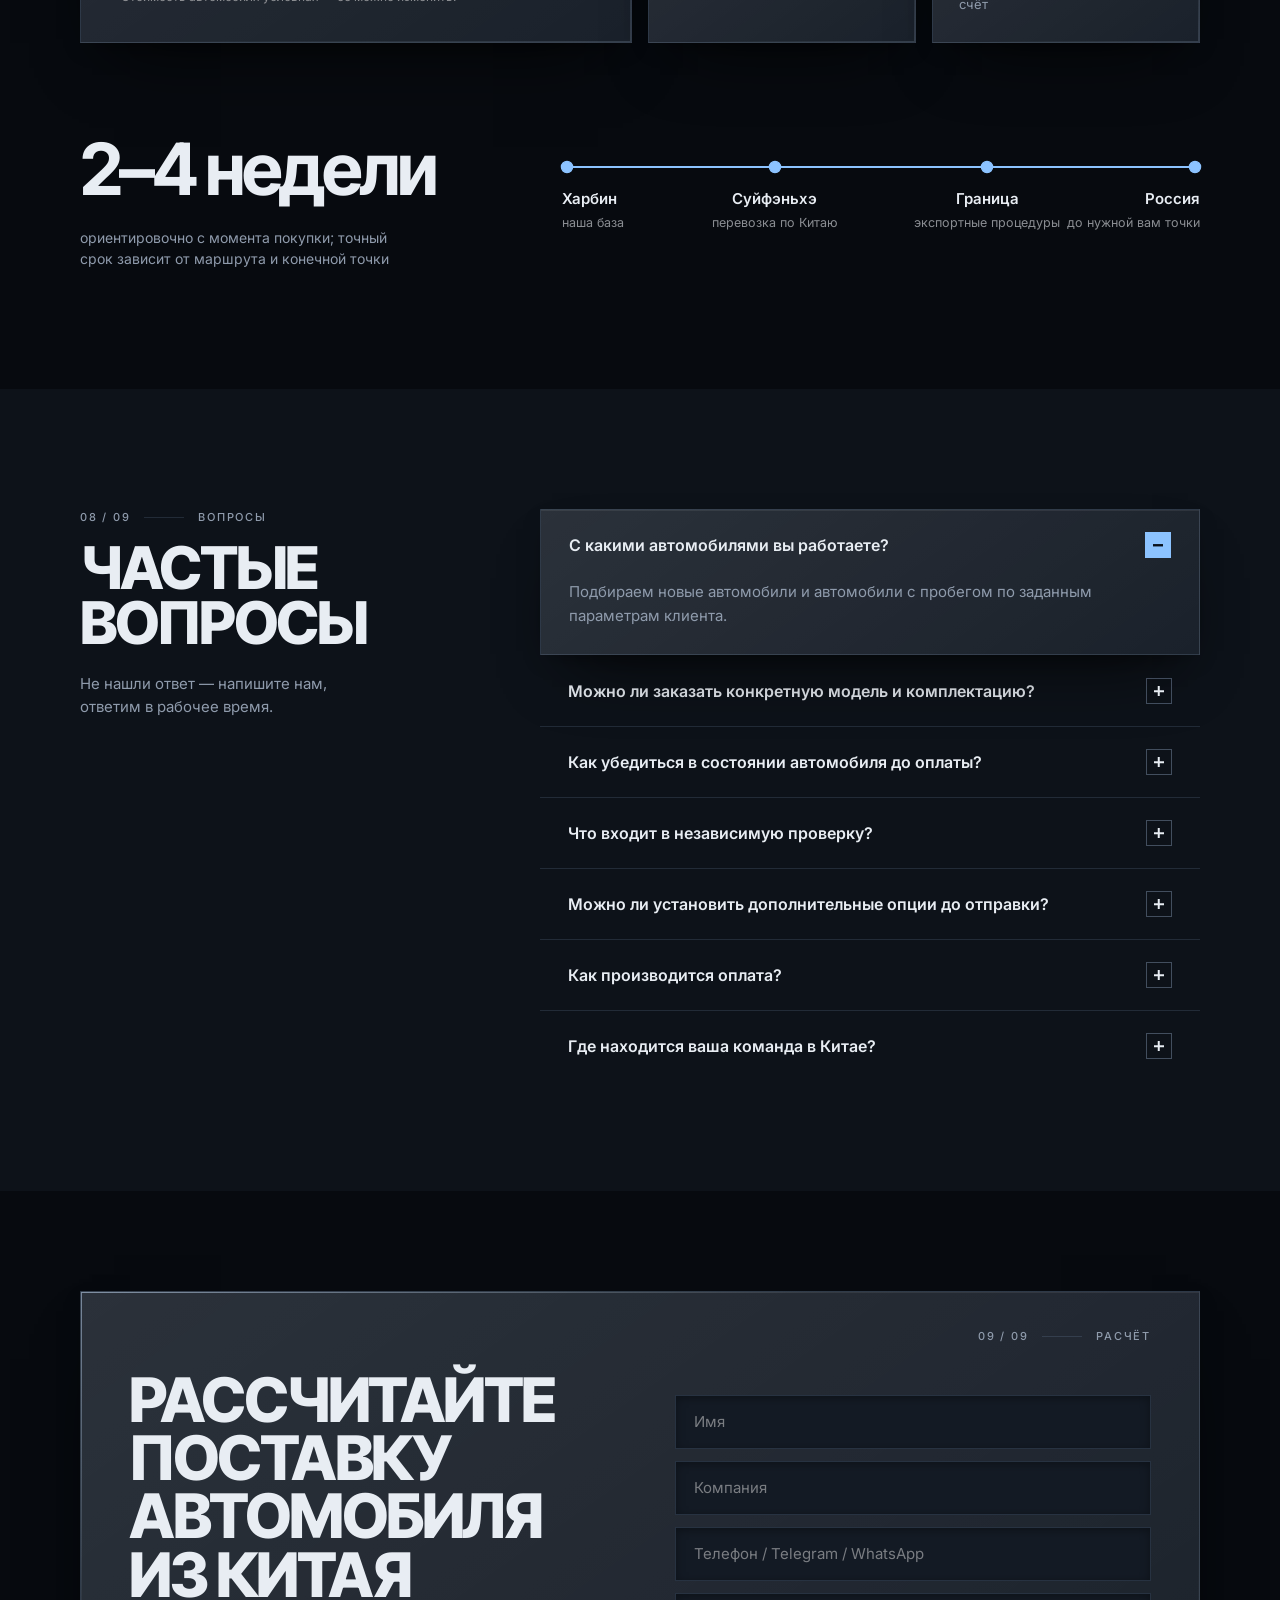
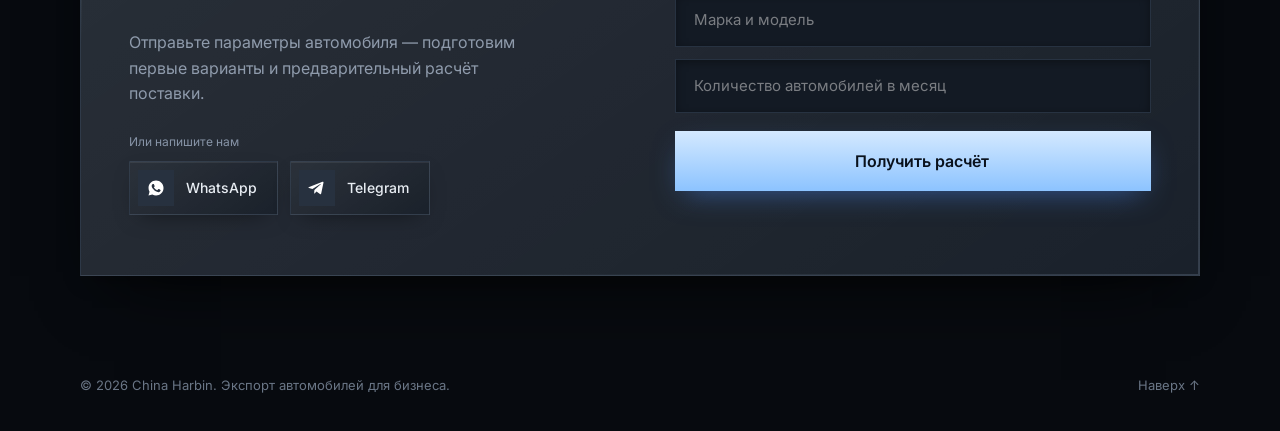
==== commit bf295321: "Обновить версию кэша файлов до v=7 Co-Authored-By: Claude Sonnet 5.5 <noreply@anthropic.com> Claude-" ====
--- a/index.html
+++ b/index.html
@@ -8,8 +8,8 @@
 <link rel="preconnect" href="https://fonts.googleapis.com">
 <link rel="preconnect" href="https://fonts.gstatic.com" crossorigin>
 <link href="https://fonts.googleapis.com/css2?family=Inter+Tight:wght@300;600;700;800&family=Inter:wght@400;500;600;700;800&display=swap&subset=cyrillic" rel="stylesheet">
-<link rel="stylesheet" href="style.css?v=6">
-<link rel="stylesheet" href="dark.css?v=6">
+<link rel="stylesheet" href="style.css?v=7">
+<link rel="stylesheet" href="dark.css?v=7">
 </head>
 <body>
 
@@ -326,7 +326,7 @@
   </div>
 </footer>
 
-<script src="main.js?v=6"></script>
-<script src="fx.js?v=6"></script>
+<script src="main.js?v=7"></script>
+<script src="fx.js?v=7"></script>
 </body>
 </html>
--- a/dark.css
+++ b/dark.css
@@ -502,3 +502,6 @@
 
 /* кнопка в шапке: текст по центру */
 .nav__cta{justify-content:center;text-align:center}
+
+/* кнопка на первом экране: текст по центру (симметричные отступы, стрелки нет) */
+.hero .btn--lg{padding-left:28px;padding-right:28px;justify-content:center;text-align:center}
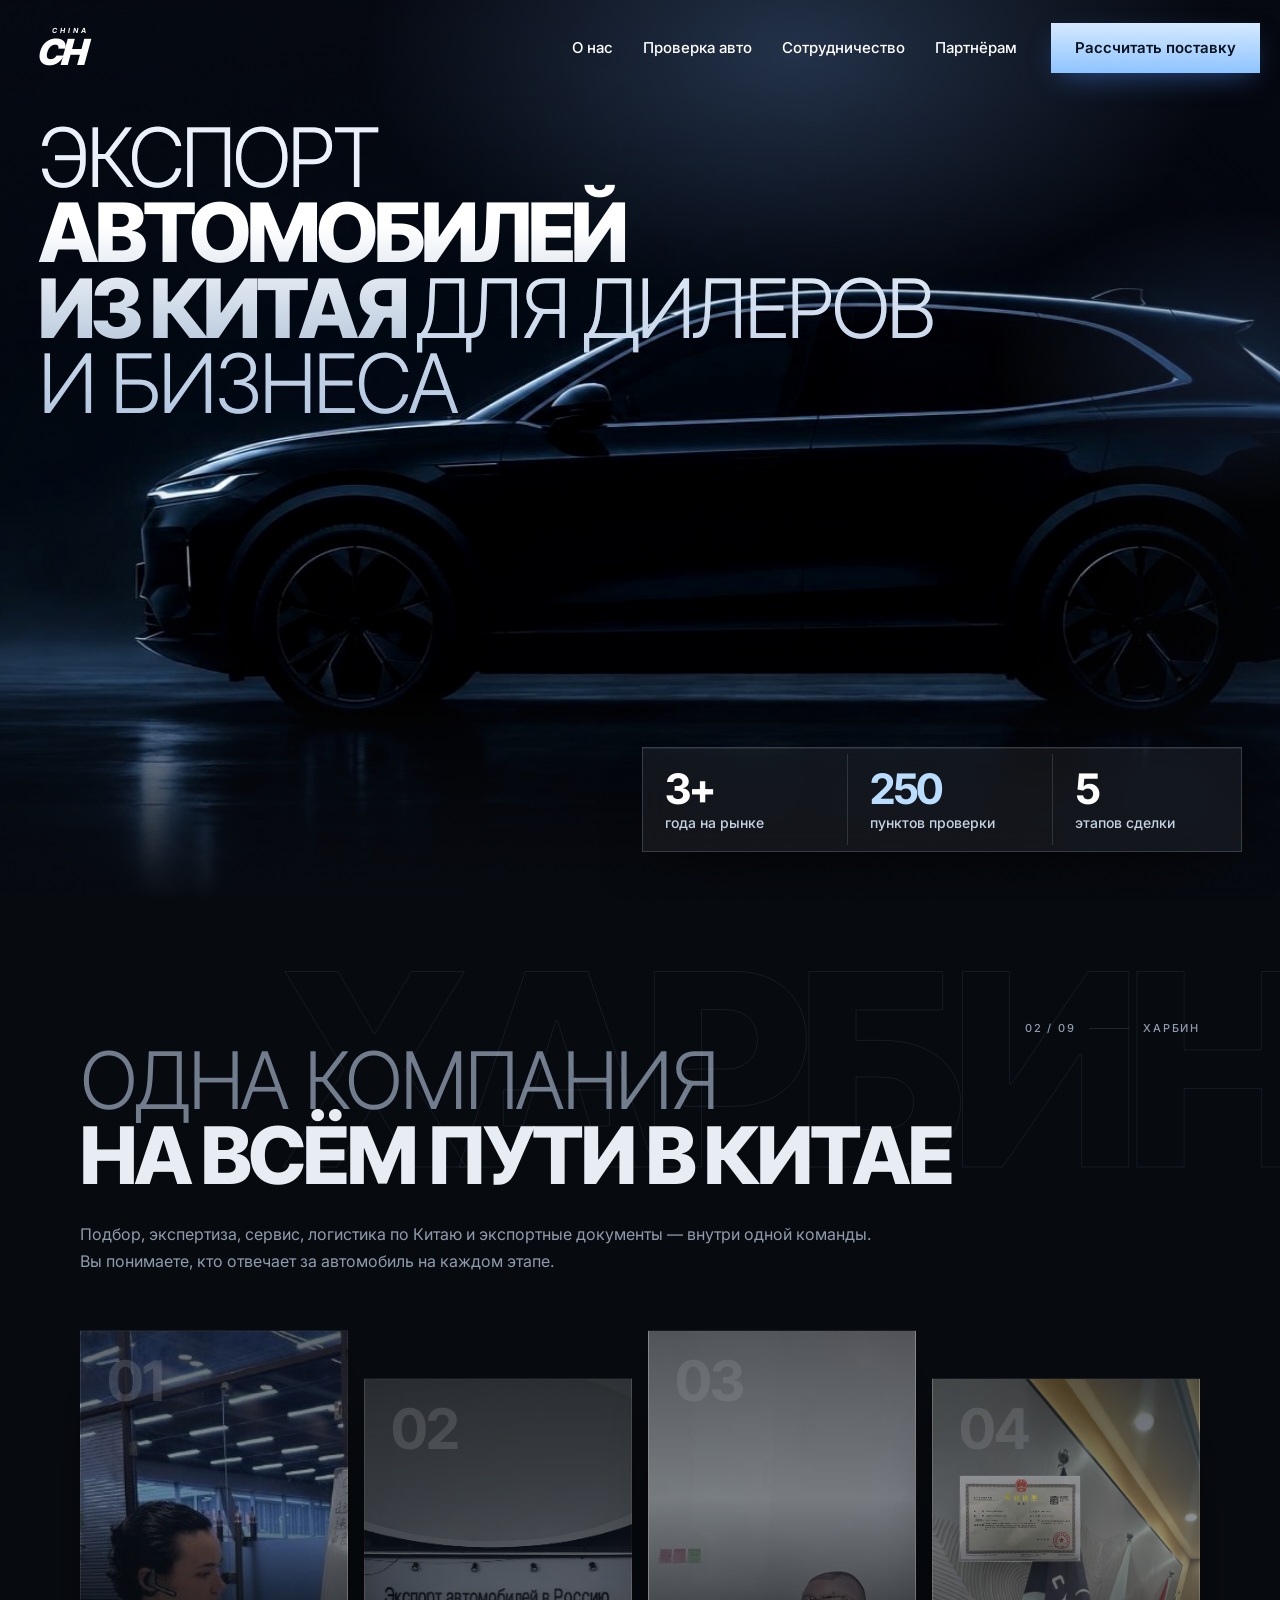
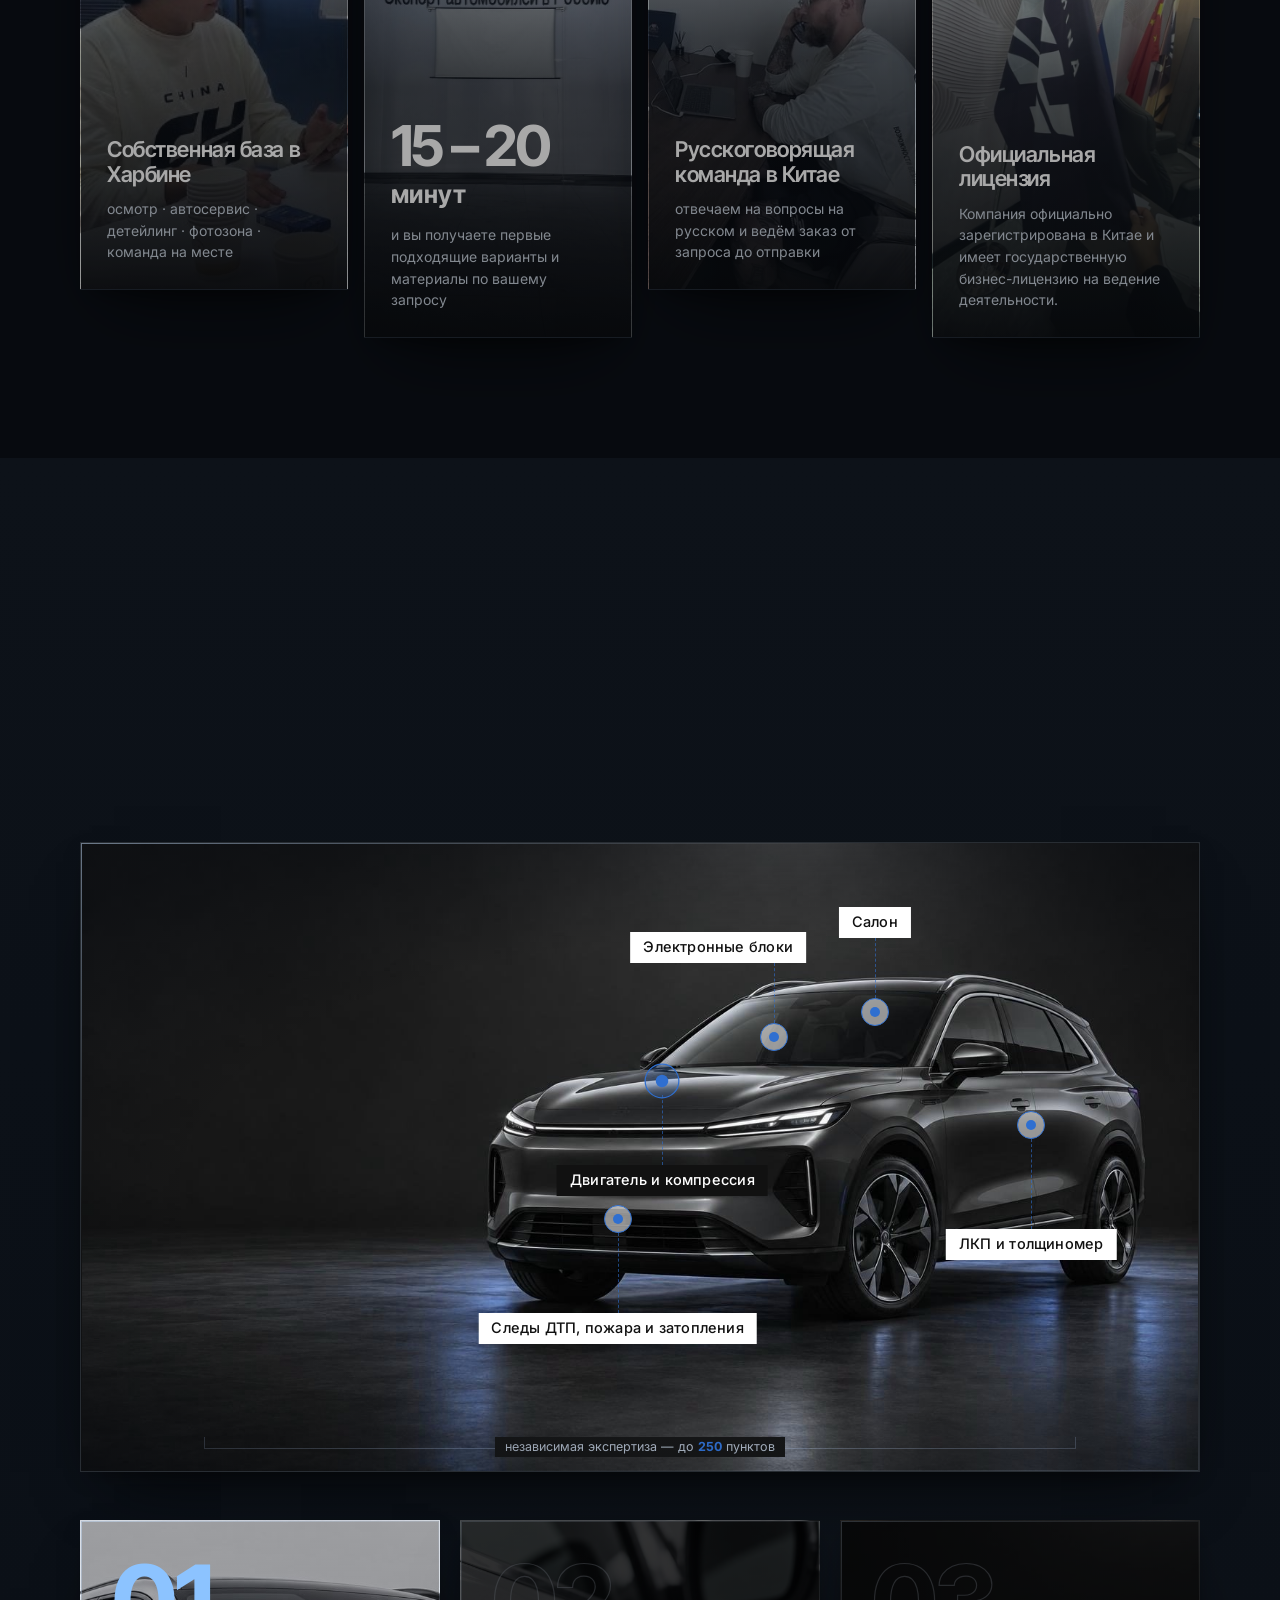
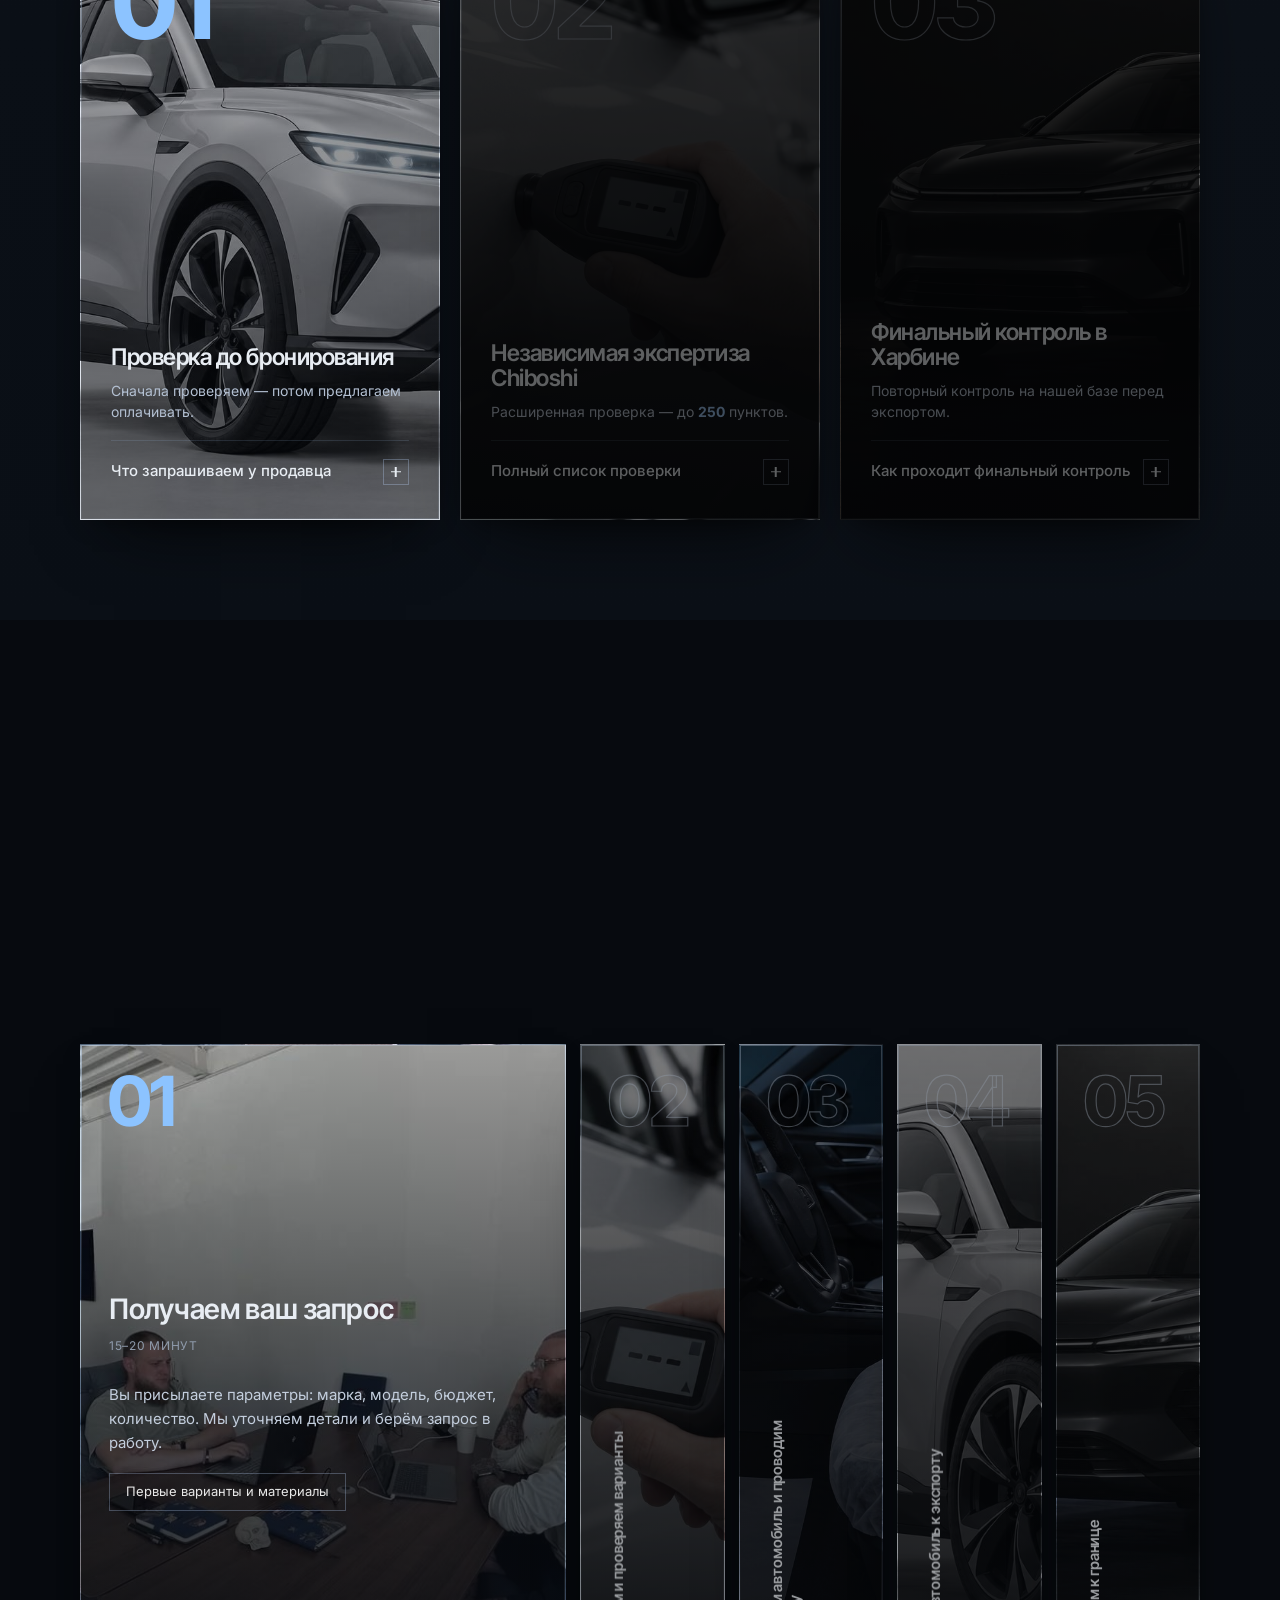
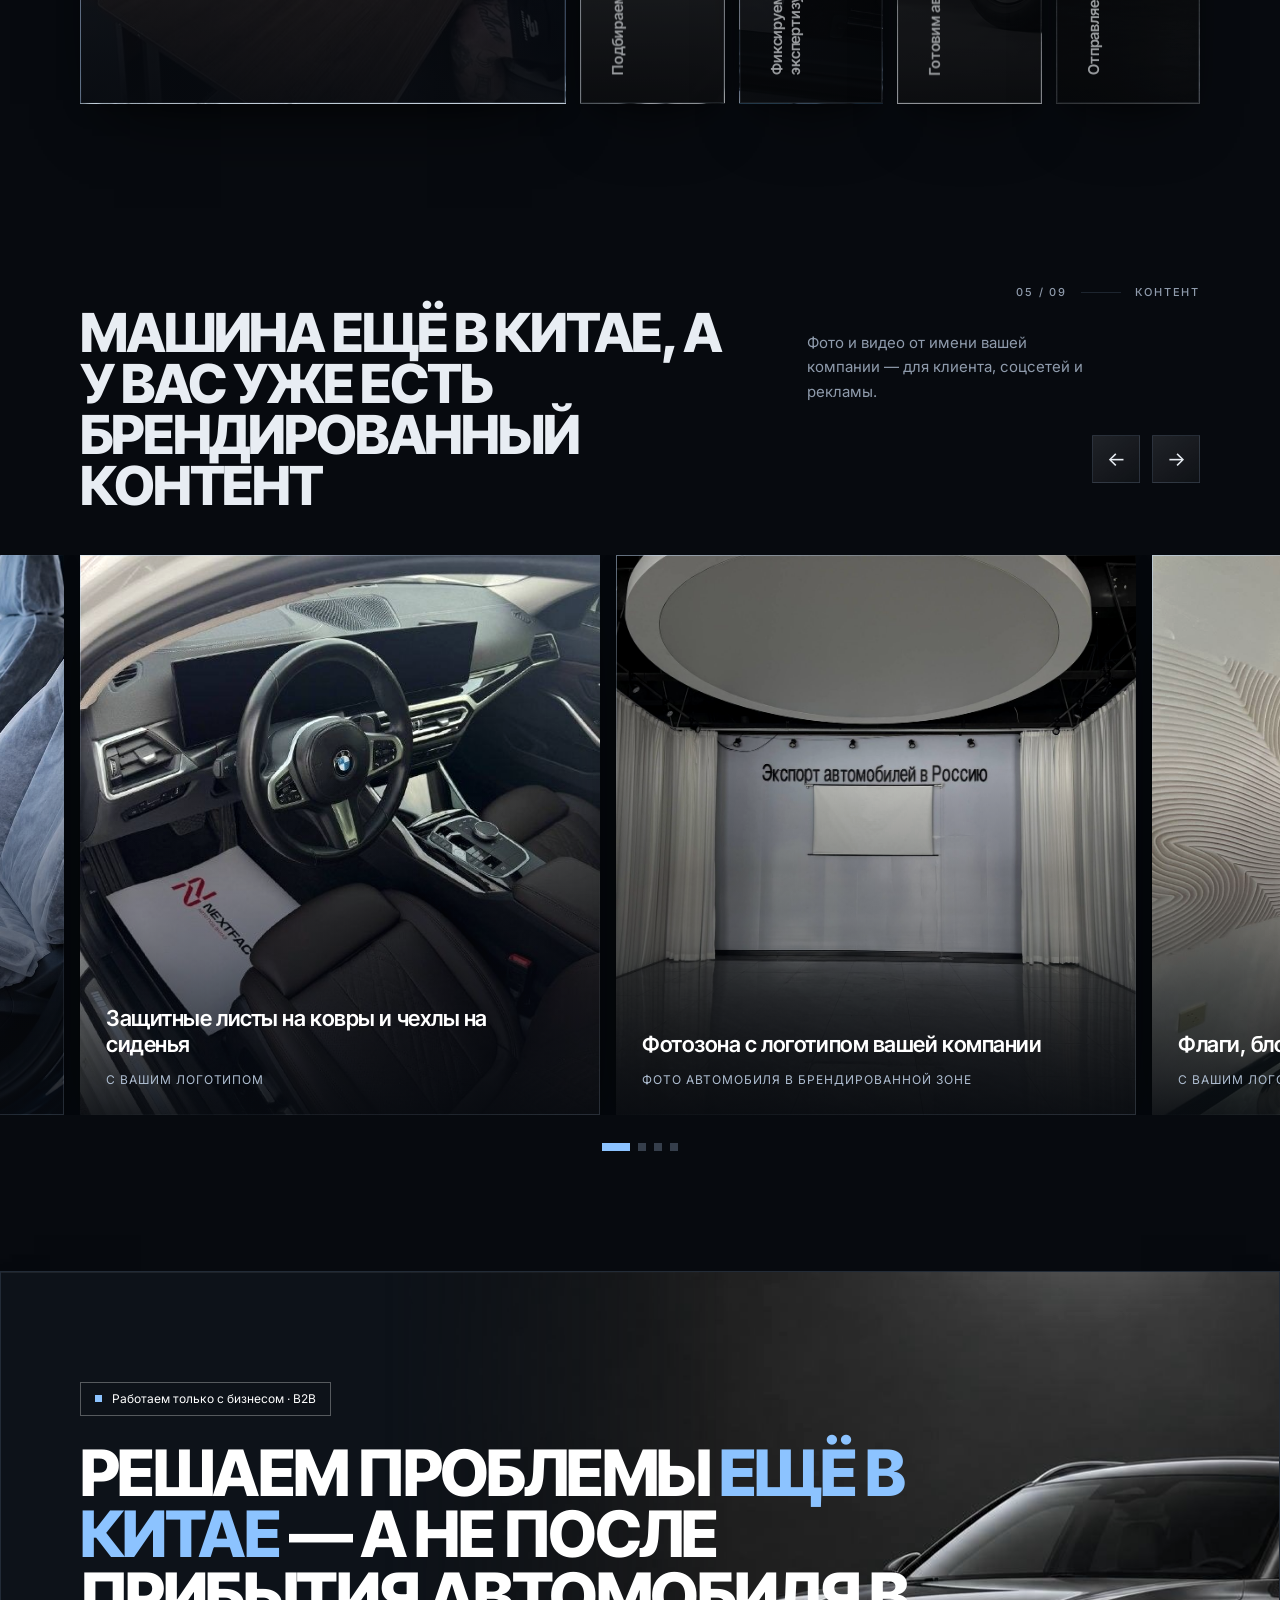
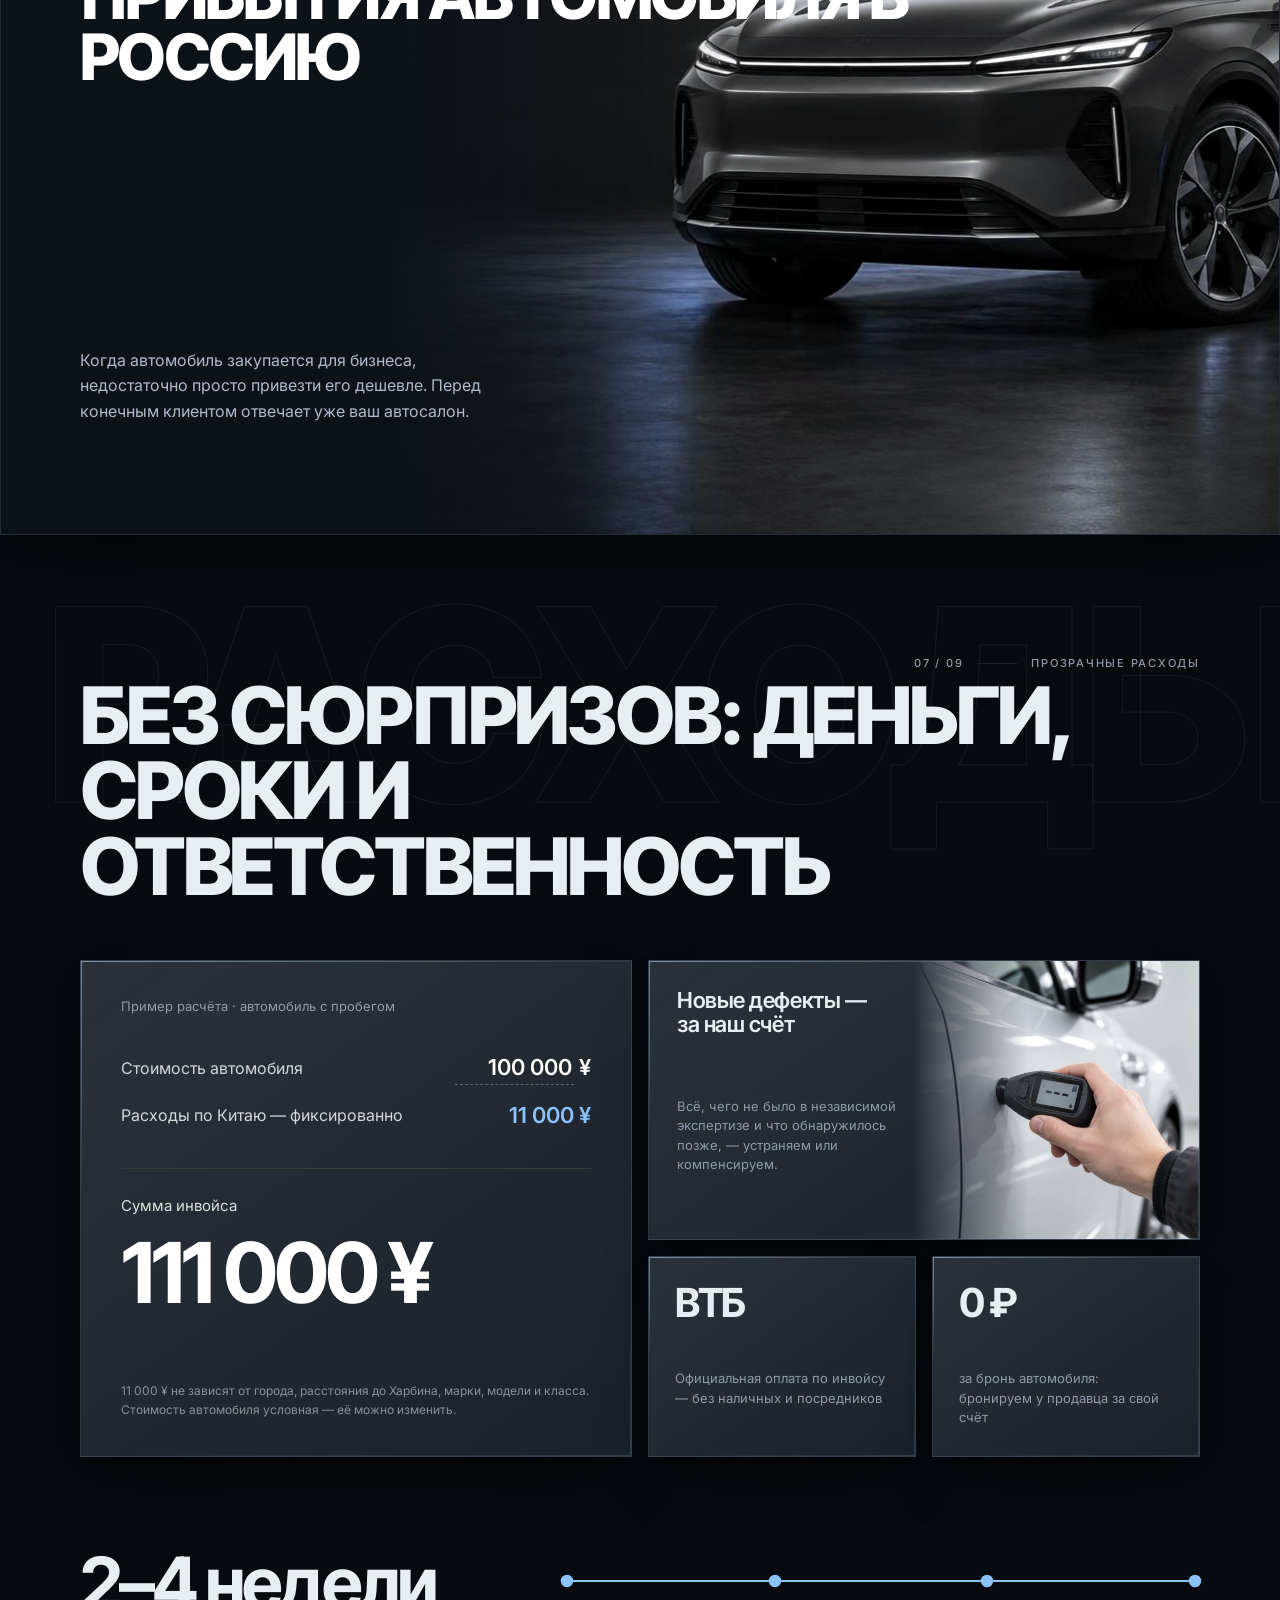
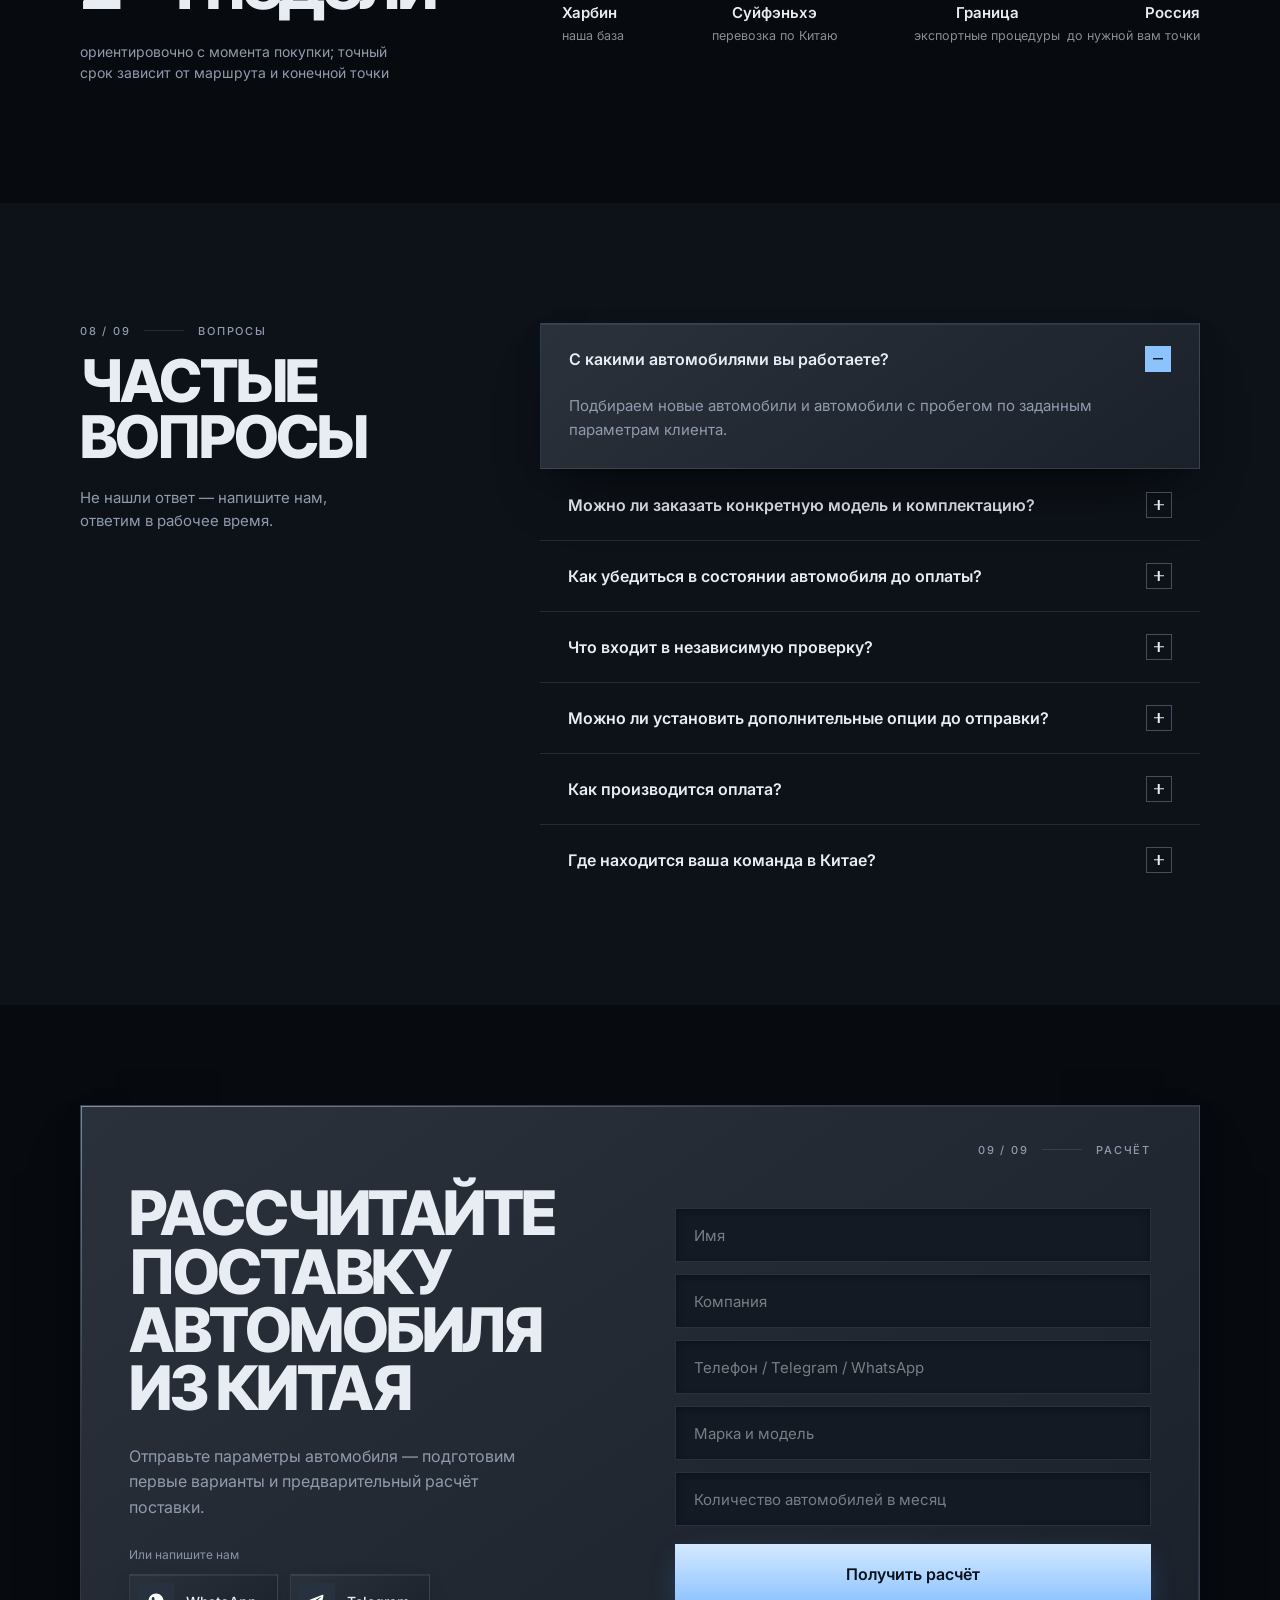
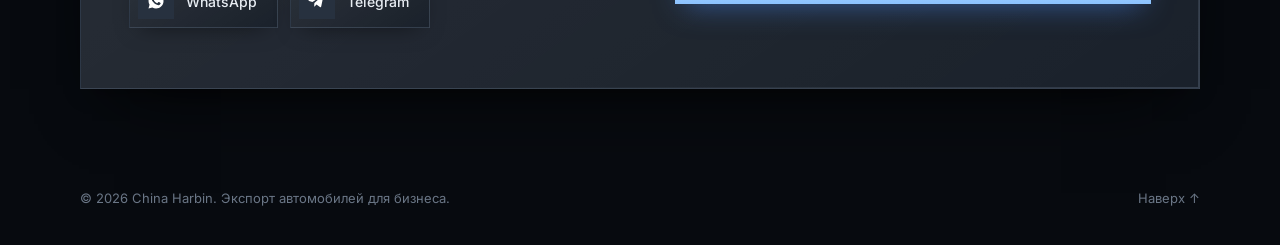
==== commit e8971180: "create-animations-for-card-2-slide" ====
--- a/index.html
+++ b/index.html
@@ -24,7 +24,7 @@
       <a href="#check">Проверка авто</a>
       <a href="#partner">Сотрудничество</a>
       <a href="partners.html">Партнёрам</a>
-      <a class="btn btn--dark nav__cta" href="#calc">Рассчитать поставку</a>
+      <a class="btn btn--accent nav__cta" href="#calc">Рассчитать поставку</a>
     </nav>
     <button class="burger" id="burger" aria-label="Открыть меню" aria-expanded="false" aria-controls="nav"><span></span><span></span></button>
   </div>
@@ -43,15 +43,11 @@
       <h1><span>Экспорт</span> автомобилей из&nbsp;Китая <span>для дилеров и&nbsp;бизнеса</span></h1>
     </div>
     <div class="hero__bottom">
-      <div class="hero__cta">
-        <p class="lead">Собственная инфраструктура в Китае: подбираем, проверяем, оформляем и готовим автомобили к отправке</p>
-        <a class="btn btn--accent btn--lg" href="#calc">Рассчитать поставку</a>
-      </div>
-    <div class="stats" aria-label="Коротко о компании">
-      <div class="stat"><b data-count="3" data-suffix="+">3+</b><span>года на рынке</span></div>
-      <div class="stat stat--acc"><b data-count="250">250</b><span>пунктов проверки</span></div>
-      <div class="stat"><b data-count="5">5</b><span>этапов сделки</span></div>
-    </div>
+      <div class="stats" aria-label="Коротко о компании">
+        <div class="stat"><b data-count="3" data-suffix="+">3+</b><span>года на рынке</span></div>
+        <div class="stat stat--acc"><b data-count="250">250</b><span>пунктов проверки</span></div>
+        <div class="stat"><b data-count="5">5</b><span>этапов сделки</span></div>
+      </div>
     </div>
   </div>
 </section>
@@ -61,7 +57,7 @@
   <div class="wrap">
     <div class="meta reveal"><span>02 / 09</span><i></i><span>Харбин</span></div>
     <div class="sec__head reveal">
-      <h2><span>Одна компания</span> на всём пути в Китае</h2>
+      <h2><span>Одна компания</span><br>На всём пути в Китае</h2>
       <p class="muted">Подбор, экспертиза, сервис, логистика по Китаю и экспортные документы — внутри одной команды. Вы понимаете, кто отвечает за автомобиль на каждом этапе.</p>
     </div>
 
@@ -93,7 +89,7 @@
     <div class="meta reveal"><span>03 / 09</span><i></i><span>проверка</span></div>
     <div class="sec__head sec__head--check reveal">
       <div>
-        <h2><span>Три уровня</span> проверки до отправки</h2>
+        <h2><span>Три уровня</span><br>проверки до отправки</h2>
         <p class="muted">Один пропущенный дефект может стоить дилеру клиента. Поэтому мы проверяем автомобиль не один раз, а на разных этапах сделки.</p>
       </div>
       <div class="zh" aria-hidden="true">车辆检测</div>
@@ -167,7 +163,7 @@
       </article>
       <article class="poster" style="--img:url(img/car-front.jpg);--pos:30% 60%">
         <button class="poster__head" aria-expanded="false"><span class="poster__n">04</span><span class="poster__t">Готовим автомобиль к экспорту</span><span class="poster__tag"></span></button>
-        <div class="poster__body"><p>Автомобиль поступает на нашу базу в Харбине: финальный контроль, при необходимости техническая подготовка и детейлинг, согласованные опции и экспортные документы.</p><span class="chip">Готовый автомобиль и полный комплект документов</span></div>
+        <div class="poster__body"><p>Автомобиль поступает на нашей базе в Харбине: финальный контроль, при необходимости техническая подготовка и детейлинг, согласованные опции и экспортные документы.</p><span class="chip">Готовый автомобиль и полный комплект документов</span></div>
       </article>
       <article class="poster" style="--img:url(img/car-dark-cold.jpg);--pos:60% 50%">
         <button class="poster__head" aria-expanded="false"><span class="poster__n">05</span><span class="poster__t">Отправляем к границе</span><span class="poster__tag">Харбин → Суйфэньхэ</span></button>
--- a/dark.css
+++ b/dark.css
@@ -181,12 +181,12 @@
 .stat{border-left-color:rgba(190,215,255,.16)}
 
 @media (min-width:721px){
-  .hero{min-height:max(860px,100svh)}
+  .hero{min-height:max(640px,100svh)}
   .hero__bg img{right:0;left:0;top:0;width:100%;height:100%;object-fit:cover;object-position:50% 58%;transform:scale(1.05);transform-origin:50% 60%}
-  .hero__in{min-height:max(860px,100svh);padding-top:120px;padding-bottom:48px;display:flex;flex-direction:column;justify-content:space-between}
+  .hero__in{min-height:max(640px,100svh);padding-top:120px;padding-bottom:48px;display:flex;flex-direction:column;justify-content:space-between}
   .hero h1{font-size:clamp(46px,6.4vw,100px);max-width:11.2em;line-height:.92}
   .hero__text{margin:0}
-  .hero__bottom{display:flex;justify-content:space-between;align-items:flex-end;gap:40px}
+  .hero__bottom{display:flex;justify-content:flex-end;align-items:flex-end;gap:40px}
   .hero__cta{max-width:380px}
   .lead{margin:0 0 26px}
   .stats{display:flex;width:min(600px,100%);max-width:none;padding:6px 0;border-radius:26px;background:rgba(255,255,255,.06);box-shadow:var(--shadow)}
@@ -466,12 +466,14 @@
   .poster{transition:flex-grow .65s var(--ease),min-height .5s var(--ease),filter .45s ease,border-color .3s,transform .5s var(--ease)}
 }
 
-/* три уровня проверки: в покое темнее, при наведении (на телефоне: у карточки в центре экрана) светлеют */
+/* три уровня проверки: затемнены все, кроме активной (на телефоне: карточка в центре экрана) */
 .level::before{background:linear-gradient(180deg,rgba(7,10,15,.52) 0,rgba(7,10,15,.72) 38%,rgba(7,10,15,.94) 72%,rgba(7,10,15,.98) 100%)}
+/* на компьютере: светлая (.is-on) — первая карточка с самого начала, затем та, на которую наводились последней;
+   остальные затемнены. Класс ставит main.js при наведении/фокусе и не снимает при уходе курсора */
 @media (hover:hover){
-  .level{filter:brightness(.4) saturate(.7)}
-  .level:hover{filter:none}
-  .level:hover::before{opacity:.6}
+  .level,.level:hover{filter:brightness(.4) saturate(.7)}
+  .level.is-on,.level.is-on:hover{filter:none}
+  .level.is-on::before{opacity:.6}
 }
 @media (hover:none){
   .level{filter:brightness(.4) saturate(.7)}
@@ -489,8 +491,9 @@
 
 
 /* этапы: плавный переход между свёрнутой и открытой карточкой */
-.poster__body{display:block;max-height:0;overflow:hidden;opacity:0;padding-top:0;padding-bottom:0;transition:max-height .6s var(--ease),opacity .4s ease,padding .6s var(--ease)}
-.poster.is-open .poster__body{max-height:320px;opacity:1;padding-bottom:28px;animation:none;transition:max-height .6s var(--ease) .1s,opacity .5s ease .2s,padding .6s var(--ease) .1s}
+.poster__body{display:block;max-height:0;min-height:0;overflow:hidden;opacity:0;padding-top:0;padding-bottom:0;transition:max-height .6s var(--ease),min-height .6s var(--ease),opacity .4s ease,padding .6s var(--ease)}
+/* --pbody (считает fx.js) — высота описания у эталонной панели: заголовок раскрытой панели стоит на одной высоте у всех */
+.poster.is-open .poster__body{max-height:320px;min-height:var(--pbody,0px);opacity:1;padding-bottom:28px;animation:none;transition:max-height .6s var(--ease) .1s,min-height .6s var(--ease) .1s,opacity .5s ease .2s,padding .6s var(--ease) .1s}
 @keyframes titleOpen{from{opacity:0;transform:translateY(6px)}to{opacity:1;transform:none}}
 @keyframes titleClose{from{opacity:0}to{opacity:1}}
 .poster.is-open .poster__t,.poster.is-open .poster__tag{animation:titleOpen .5s var(--ease) .15s both}
@@ -505,3 +508,77 @@
 
 /* кнопка на первом экране: текст по центру (симметричные отступы, стрелки нет) */
 .hero .btn--lg{padding-left:28px;padding-right:28px;justify-content:center;text-align:center}
+
+/* «минут» под «15 – 20»: свой межстрочный интервал и разрядка, не слипается с цифрами */
+.col--time .big small{display:block;margin-top:.22em;line-height:1.25;letter-spacing:.02em}
+
+/* подписи точек на схеме: разрядка и межстрочный интервал, чтобы слова не слипались */
+@media (min-width:721px){
+  .hs__label{letter-spacing:.015em;line-height:1.3;padding:6px 13px}
+}
+
+/* подписи «Электронные блоки» и «Салон»: сдвиг влево, чтобы не налезали на соседние точки */
+@media (min-width:721px){
+  .hs[data-id="ecu"] .hs__label{transform:translateX(calc(-50% - 56px))}
+}
+#about .sec__head {
+  display: block;
+}
+
+#about h2 {
+  max-width: none;
+}
+
+#about .sec__head p {
+  margin-top: 20px;
+  max-width: 800px;
+}
+
+/* этапы (компьютер): текст раскрытой панели сразу верстается по итоговой ширине (--pw из fx.js),
+   поэтому при раскрытии строки не перестраиваются и заголовок не дёргается */
+@media (min-width:901px){
+  .poster.is-open .poster__head,.poster.is-open .poster__body{width:var(--pw,100%);flex:none}
+}
+
+/* «Проверка»: заголовок расположен так же, как в блоке «Харбин» — две широкие строки, ниже текст;
+   иероглифы остаются фоновой надписью справа */
+#check .sec__head{display:block;position:relative}
+#check h2{max-width:none;position:relative;z-index:1}
+@media (min-width:721px){#check h2{font-size:clamp(36px,5.6vw,84px)}} /* чуть меньше, чтобы «ПРОВЕРКИ ДО ОТПРАВКИ» помещалось в одну строку */
+#check .sec__head p{margin-top:20px;max-width:800px;padding-top:8px;position:relative;z-index:1}
+#check .zh{position:absolute;right:0;top:14px;margin:0;z-index:0;pointer-events:none}
+
+/* «Харбин»: карточки выезжают по очереди и чередуются.
+   Компьютер: 1 — сверху, 2 — снизу, 3 — сверху, 4 — снизу. Телефон (до 720px): 1 — слева, 2 — справа, 3 — слева, 4 — справа.
+   Начало быстрое, к концу замедляется. Дальность выезда — --fx / --fy, задержка между карточками — --cd */
+.js .col.reveal{transform:none;--fx:0px;--fy:-90px}
+.js .col.reveal:nth-child(even){--fy:90px}
+.js .col.reveal:nth-child(2){--cd:.12s}
+.js .col.reveal:nth-child(3){--cd:.24s}
+.js .col.reveal:nth-child(4){--cd:.36s}
+.js .col.reveal.in{animation:colSlide 1.3s cubic-bezier(.16,1,.3,1) var(--cd,0s) backwards}
+@keyframes colSlide{from{opacity:0;transform:translate(var(--fx),var(--fy))}to{opacity:1;transform:none}}
+@media (max-width:720px){
+  .js .col.reveal{--fx:-110px;--fy:0px}
+  .js .col.reveal:nth-child(even){--fx:110px;--fy:0px}
+}
+@media (prefers-reduced-motion:reduce){.js .col.reveal.in{animation:none}}
+
+/* телефон: заголовки блоков не меняют перенос строк при появлении
+   (на компьютере межбуквенный интервал плавно сжимается, на узком экране из-за этого строки перестраивались) */
+@media (max-width:720px){
+  .js .reveal h2,.js .reveal.in h2{letter-spacing:-.04em;transition:none}
+}
+
+/* этапы на телефоне: плавное раскрытие карточки.
+   Панель всегда выравнивается по верху, отступы и номер меняются плавно, поэтому заголовок едет вниз к своему месту
+   одним движением, а не прыгает (раньше: выравнивание по низу переключалось мгновенно) */
+@media (max-width:900px){
+  .poster,.poster.is-open{justify-content:flex-start}
+  .poster__head,.poster.is-open .poster__head{min-height:104px;transition:padding .5s var(--ease)}
+  .poster__n{top:52px;transition:color .4s,-webkit-text-stroke-width .4s,-webkit-text-stroke-color .4s,top .5s var(--ease),transform .5s var(--ease)} /* 52px = половина свёрнутой карточки (104px): номер не зависит от растущей высоты */
+  .poster.is-open .poster__body{min-height:0}
+}
+
+/* кнопка «Получить расчёт»: симметричные отступы, текст строго по центру */
+.form .btn--lg{padding-left:28px;padding-right:28px;justify-content:center;text-align:center}
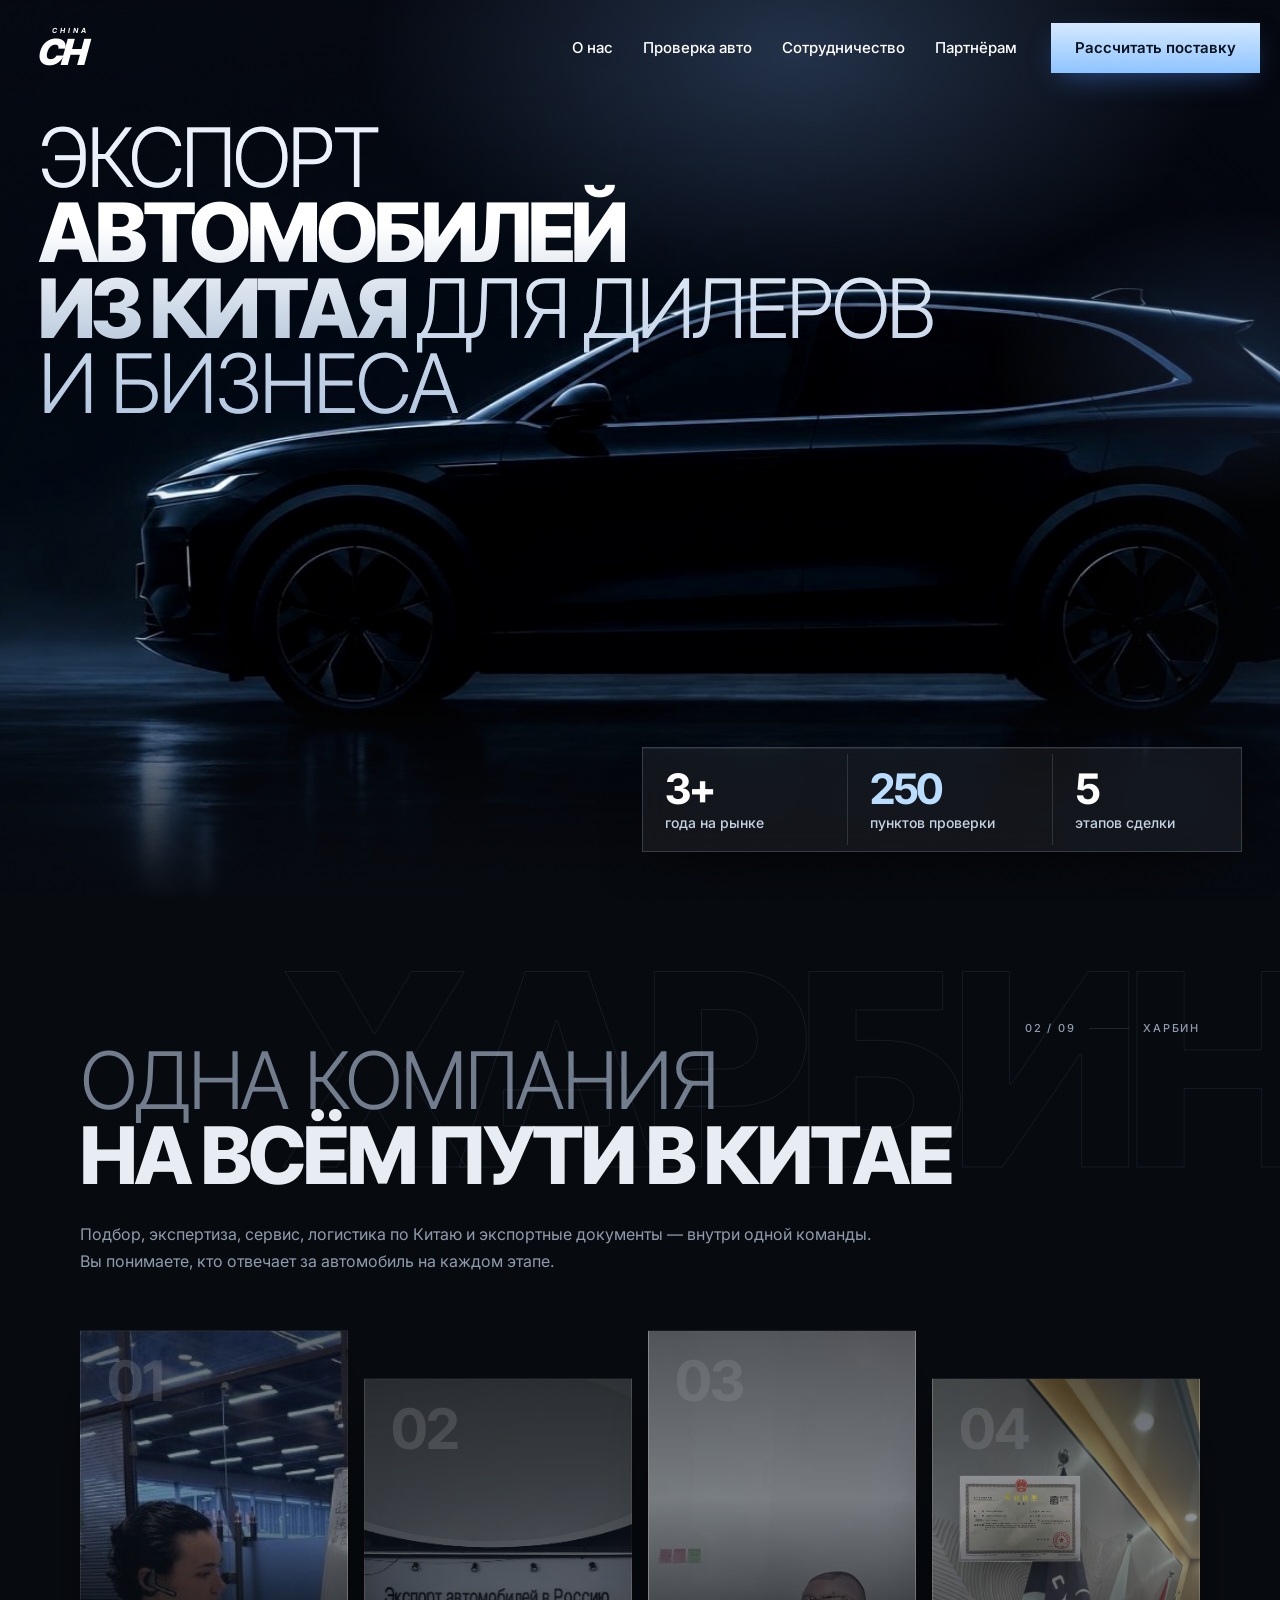
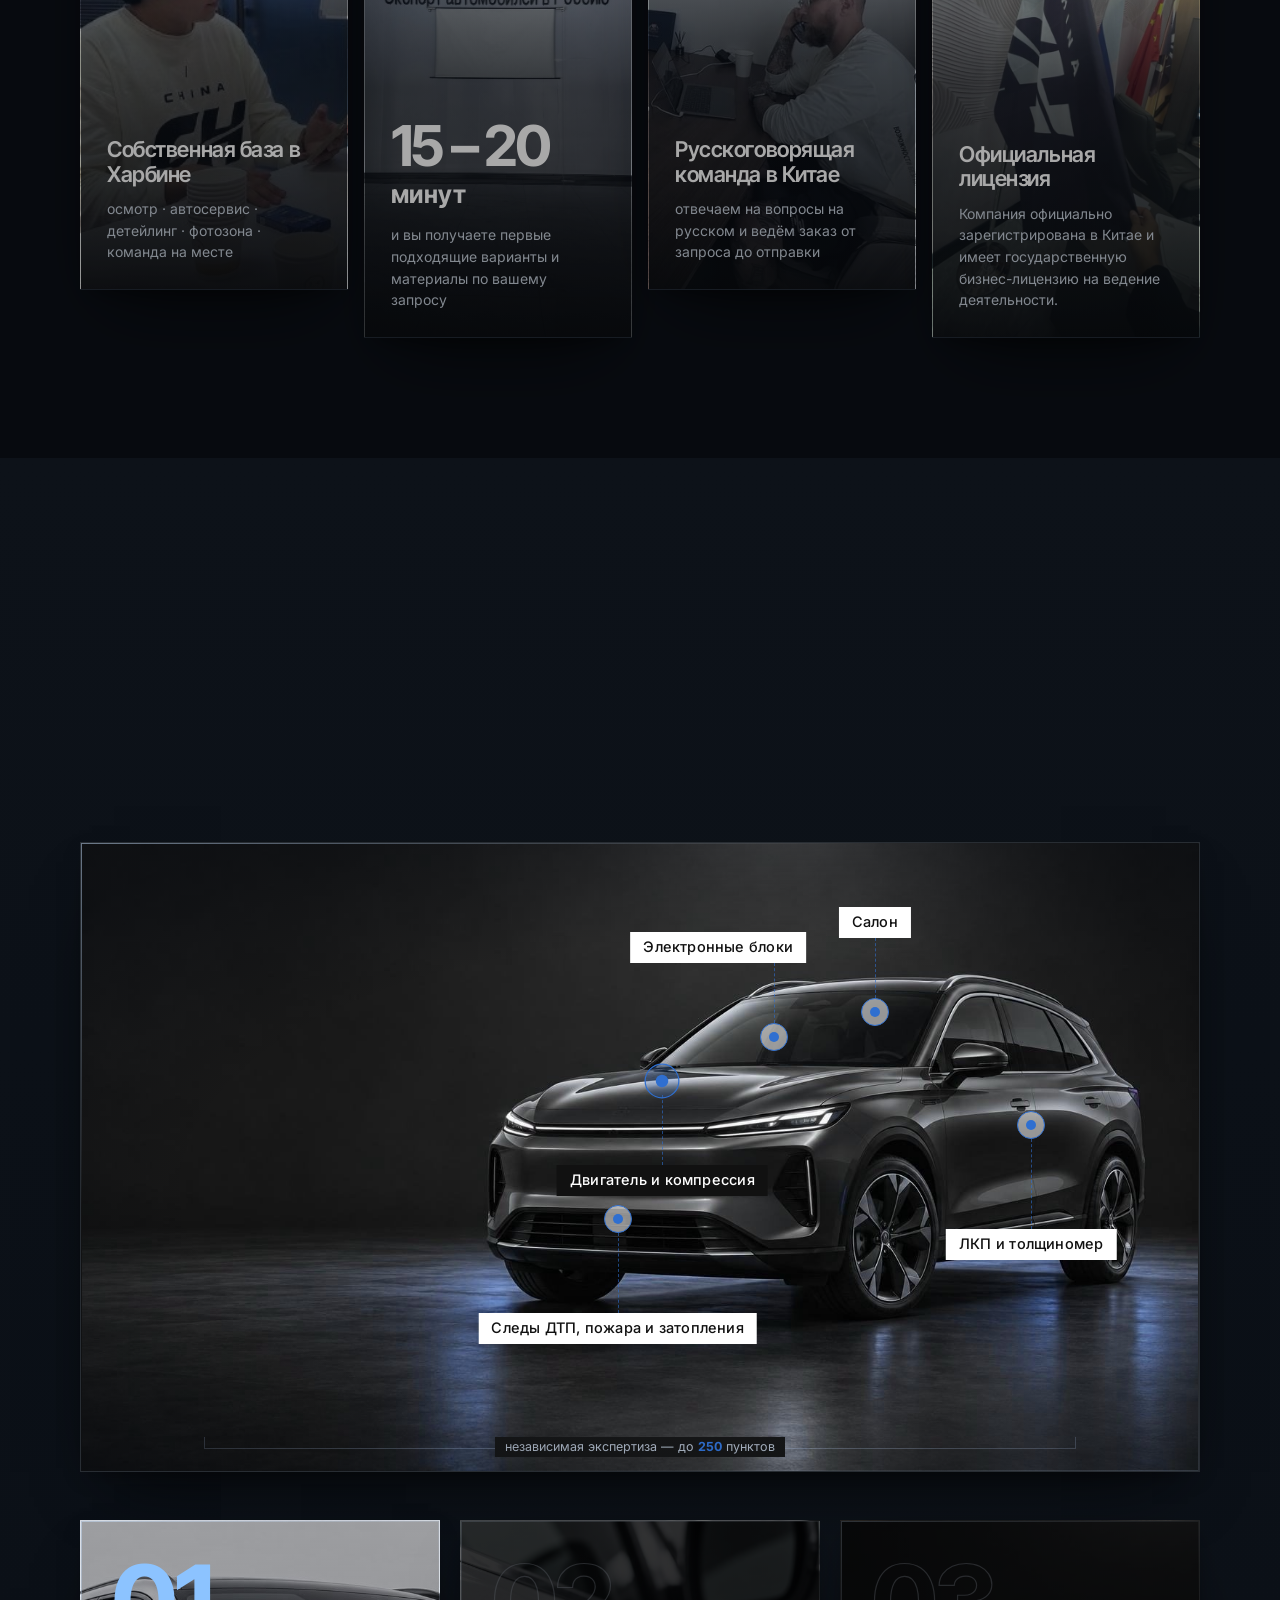
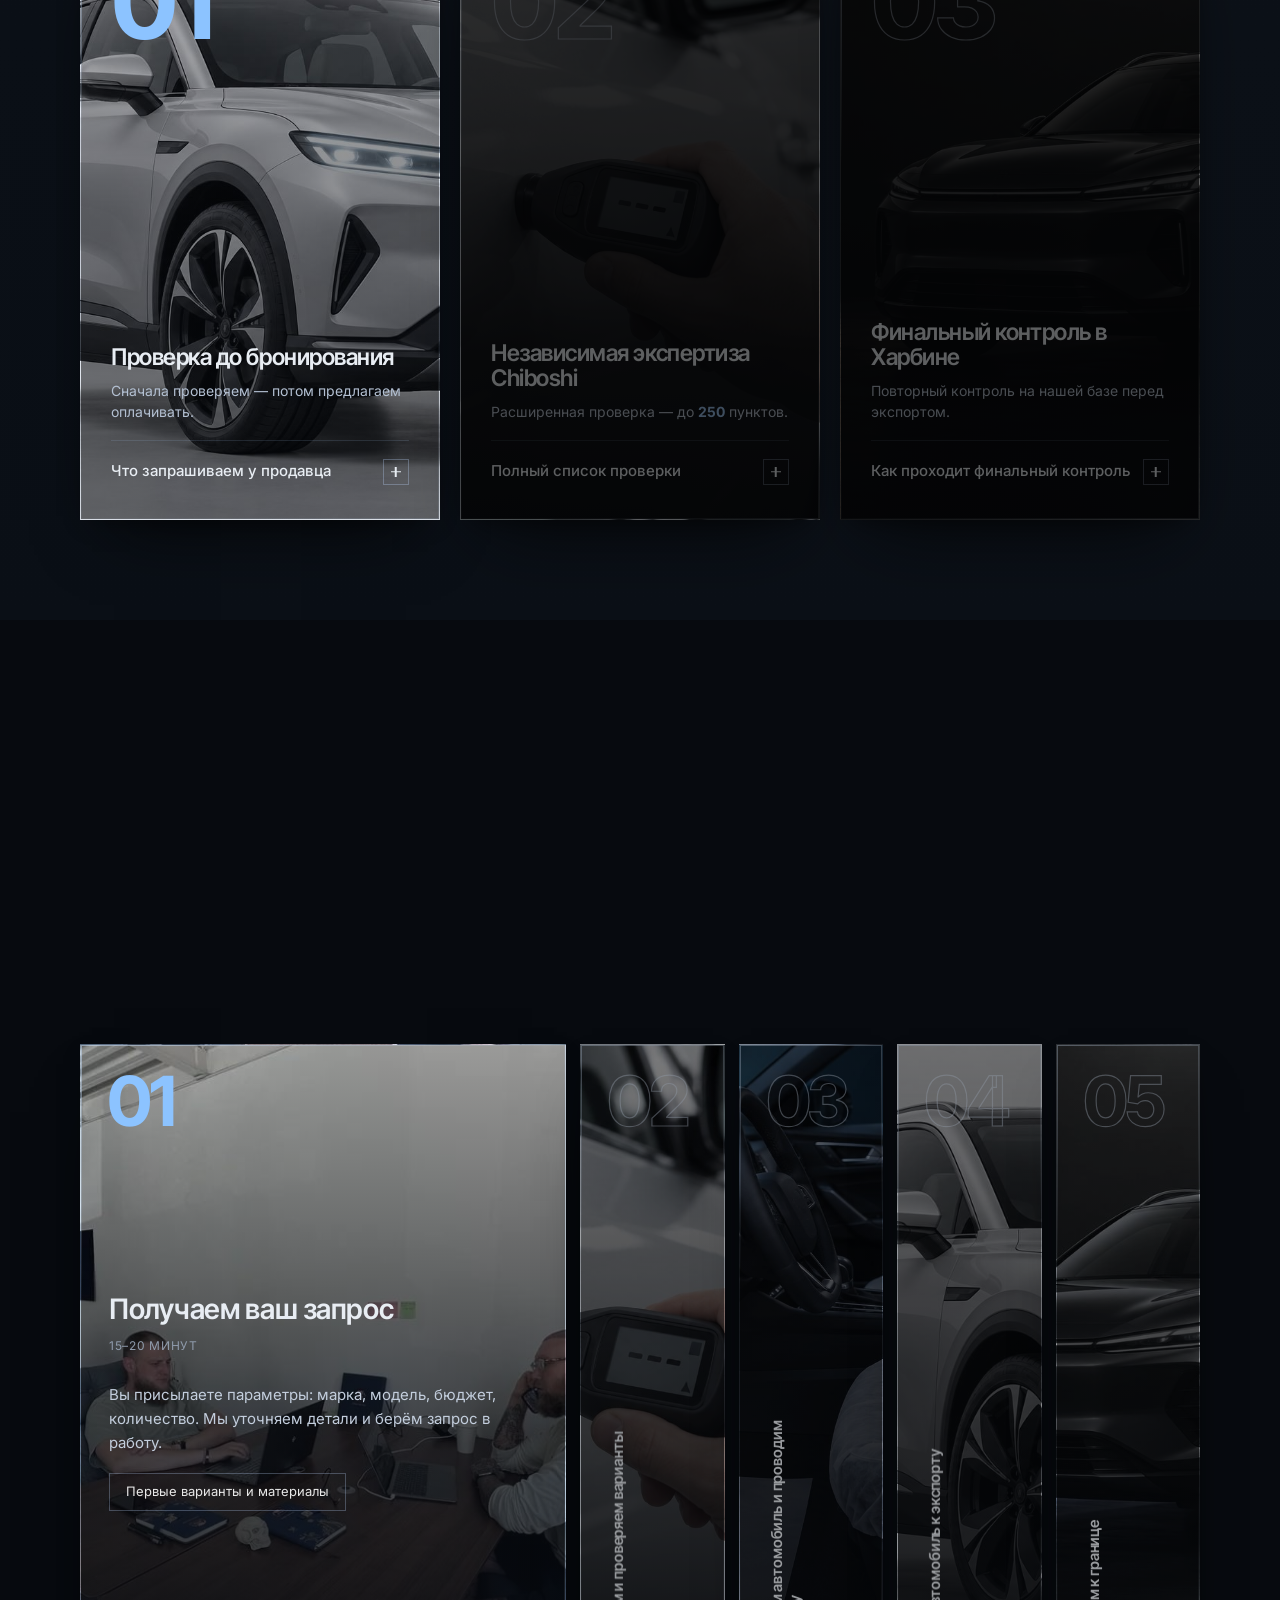
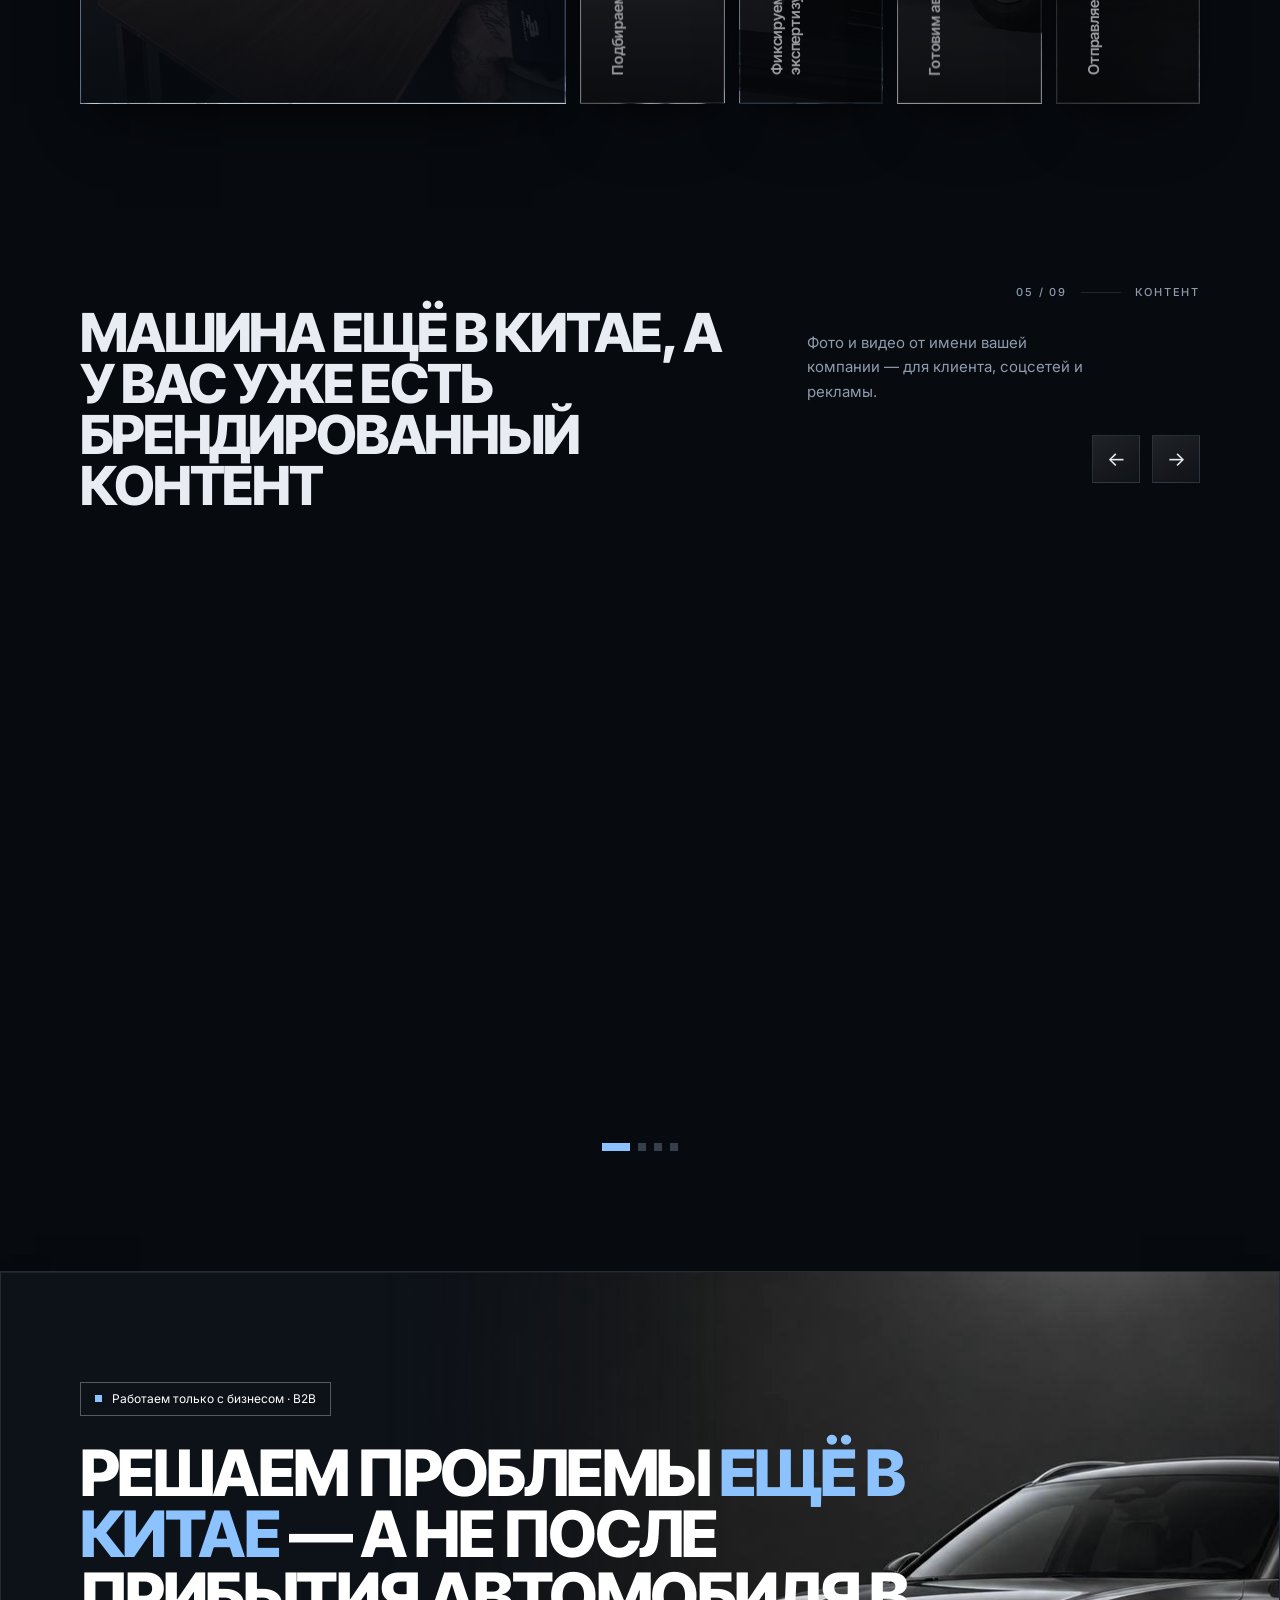
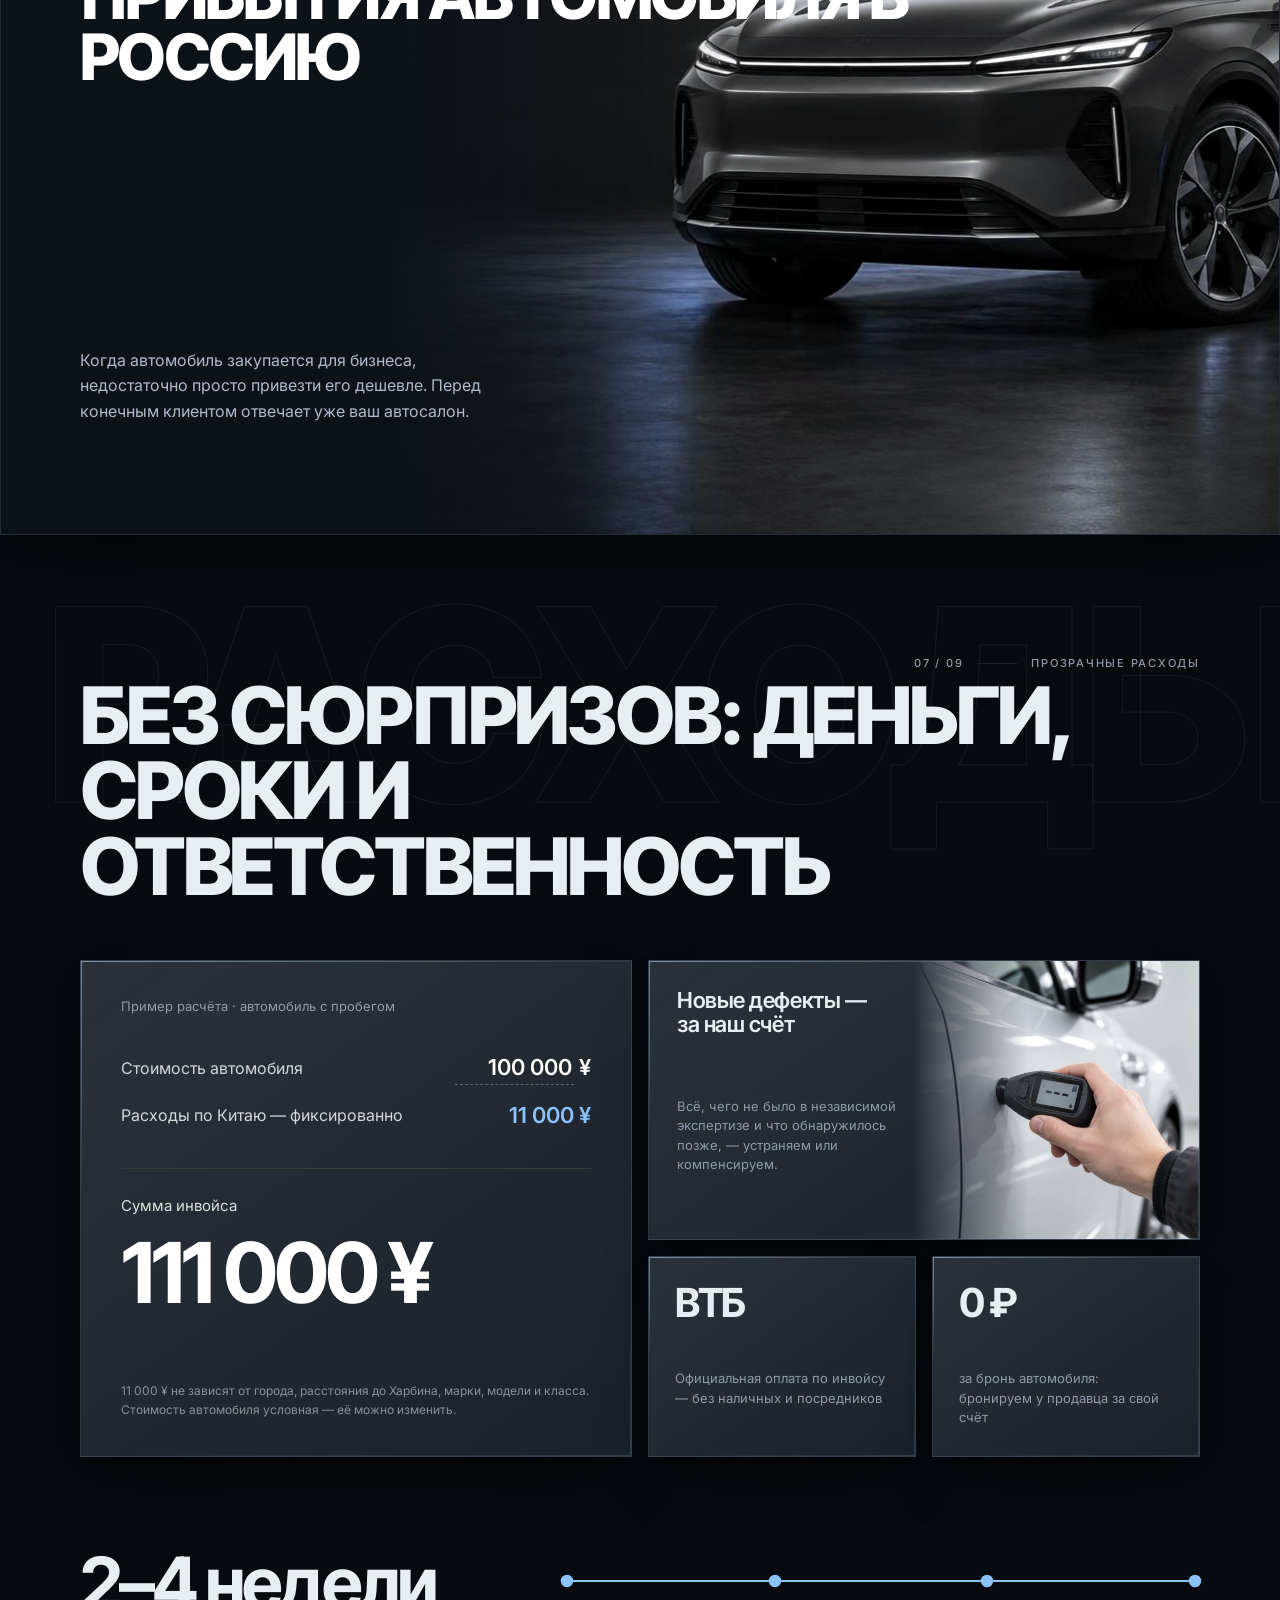
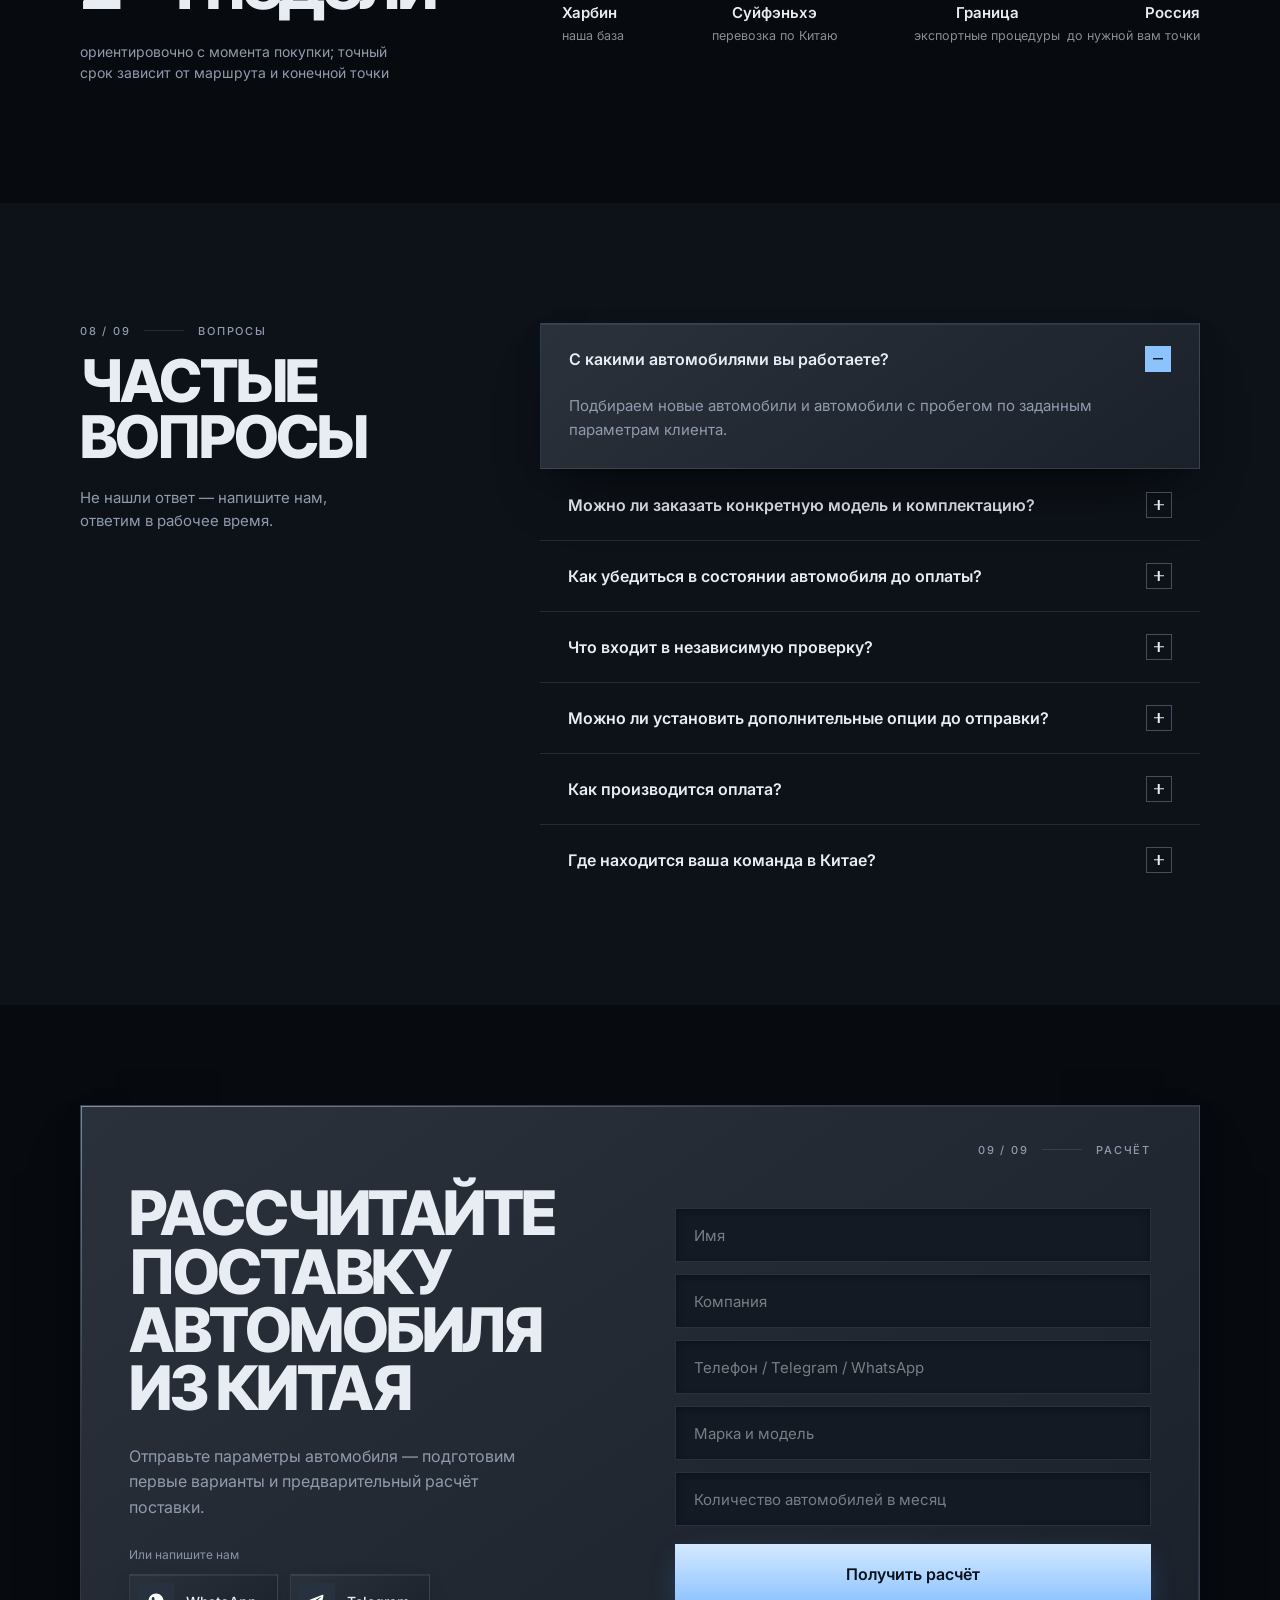
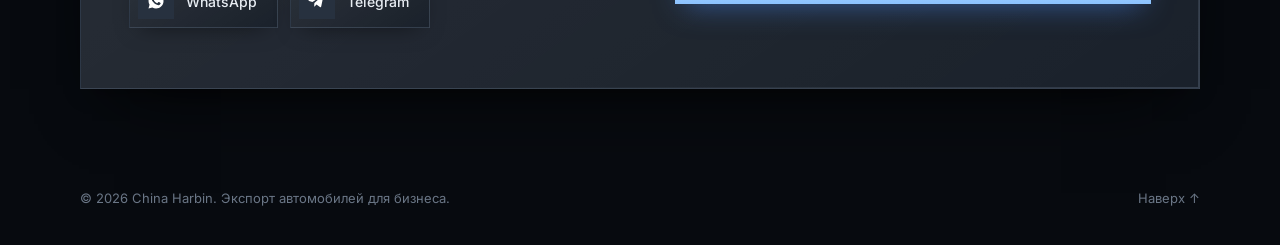
==== commit 00d1eead: "update-version-css" ====
--- a/index.html
+++ b/index.html
@@ -8,8 +8,8 @@
 <link rel="preconnect" href="https://fonts.googleapis.com">
 <link rel="preconnect" href="https://fonts.gstatic.com" crossorigin>
 <link href="https://fonts.googleapis.com/css2?family=Inter+Tight:wght@300;600;700;800&family=Inter:wght@400;500;600;700;800&display=swap&subset=cyrillic" rel="stylesheet">
-<link rel="stylesheet" href="style.css?v=7">
-<link rel="stylesheet" href="dark.css?v=7">
+<link rel="stylesheet" href="style.css?v=8">
+<link rel="stylesheet" href="dark.css?v=8">
 </head>
 <body>
 
